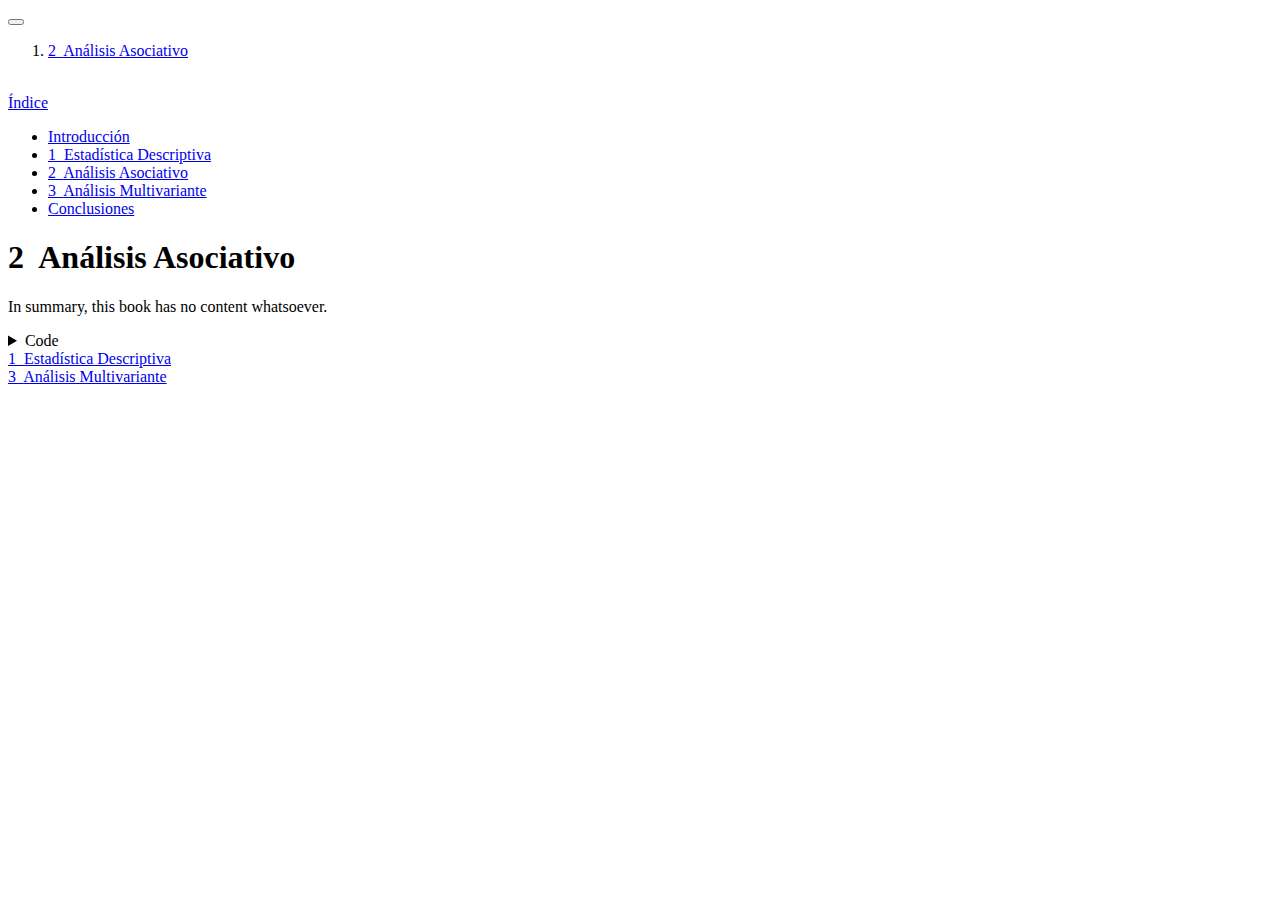
==== analisis_asoc.html @ 6168b362 "Add files via upload" ====
<!DOCTYPE html>
<html xmlns="http://www.w3.org/1999/xhtml" lang="en" xml:lang="en"><head>

<meta charset="utf-8">
<meta name="generator" content="quarto-1.3.450">

<meta name="viewport" content="width=device-width, initial-scale=1.0, user-scalable=yes">


<title>Actividad 1: Análisis de Datos en Técnicas de Reproducción Asistida - 2&nbsp; Análisis Asociativo</title>
<style>
code{white-space: pre-wrap;}
span.smallcaps{font-variant: small-caps;}
div.columns{display: flex; gap: min(4vw, 1.5em);}
div.column{flex: auto; overflow-x: auto;}
div.hanging-indent{margin-left: 1.5em; text-indent: -1.5em;}
ul.task-list{list-style: none;}
ul.task-list li input[type="checkbox"] {
  width: 0.8em;
  margin: 0 0.8em 0.2em -1em; /* quarto-specific, see https://github.com/quarto-dev/quarto-cli/issues/4556 */ 
  vertical-align: middle;
}
/* CSS for syntax highlighting */
pre > code.sourceCode { white-space: pre; position: relative; }
pre > code.sourceCode > span { display: inline-block; line-height: 1.25; }
pre > code.sourceCode > span:empty { height: 1.2em; }
.sourceCode { overflow: visible; }
code.sourceCode > span { color: inherit; text-decoration: inherit; }
div.sourceCode { margin: 1em 0; }
pre.sourceCode { margin: 0; }
@media screen {
div.sourceCode { overflow: auto; }
}
@media print {
pre > code.sourceCode { white-space: pre-wrap; }
pre > code.sourceCode > span { text-indent: -5em; padding-left: 5em; }
}
pre.numberSource code
  { counter-reset: source-line 0; }
pre.numberSource code > span
  { position: relative; left: -4em; counter-increment: source-line; }
pre.numberSource code > span > a:first-child::before
  { content: counter(source-line);
    position: relative; left: -1em; text-align: right; vertical-align: baseline;
    border: none; display: inline-block;
    -webkit-touch-callout: none; -webkit-user-select: none;
    -khtml-user-select: none; -moz-user-select: none;
    -ms-user-select: none; user-select: none;
    padding: 0 4px; width: 4em;
  }
pre.numberSource { margin-left: 3em;  padding-left: 4px; }
div.sourceCode
  {   }
@media screen {
pre > code.sourceCode > span > a:first-child::before { text-decoration: underline; }
}
</style>


<script src="site_libs/quarto-nav/quarto-nav.js"></script>
<script src="site_libs/quarto-nav/headroom.min.js"></script>
<script src="site_libs/clipboard/clipboard.min.js"></script>
<script src="site_libs/quarto-search/autocomplete.umd.js"></script>
<script src="site_libs/quarto-search/fuse.min.js"></script>
<script src="site_libs/quarto-search/quarto-search.js"></script>
<meta name="quarto:offset" content="./">
<link href="./analisis_multi.html" rel="next">
<link href="./est_descriptiva.html" rel="prev">
<link href="./umalogo.png" rel="icon" type="image/png">
<script src="site_libs/quarto-html/quarto.js"></script>
<script src="site_libs/quarto-html/popper.min.js"></script>
<script src="site_libs/quarto-html/tippy.umd.min.js"></script>
<script src="site_libs/quarto-html/anchor.min.js"></script>
<link href="site_libs/quarto-html/tippy.css" rel="stylesheet">
<link href="site_libs/quarto-html/quarto-syntax-highlighting.css" rel="stylesheet" id="quarto-text-highlighting-styles">
<script src="site_libs/bootstrap/bootstrap.min.js"></script>
<link href="site_libs/bootstrap/bootstrap-icons.css" rel="stylesheet">
<link href="site_libs/bootstrap/bootstrap.min.css" rel="stylesheet" id="quarto-bootstrap" data-mode="light">
<script id="quarto-search-options" type="application/json">{
  "location": "sidebar",
  "copy-button": false,
  "collapse-after": 3,
  "panel-placement": "start",
  "type": "textbox",
  "limit": 20,
  "language": {
    "search-no-results-text": "No results",
    "search-matching-documents-text": "matching documents",
    "search-copy-link-title": "Copy link to search",
    "search-hide-matches-text": "Hide additional matches",
    "search-more-match-text": "more match in this document",
    "search-more-matches-text": "more matches in this document",
    "search-clear-button-title": "Clear",
    "search-detached-cancel-button-title": "Cancel",
    "search-submit-button-title": "Submit",
    "search-label": "Search"
  }
}</script>


<link rel="stylesheet" href="custom.css">
</head>

<body class="nav-sidebar floating">

<div id="quarto-search-results"></div>
  <header id="quarto-header" class="headroom fixed-top">
  <nav class="quarto-secondary-nav">
    <div class="container-fluid d-flex">
      <button type="button" class="quarto-btn-toggle btn" data-bs-toggle="collapse" data-bs-target="#quarto-sidebar,#quarto-sidebar-glass" aria-controls="quarto-sidebar" aria-expanded="false" aria-label="Toggle sidebar navigation" onclick="if (window.quartoToggleHeadroom) { window.quartoToggleHeadroom(); }">
        <i class="bi bi-layout-text-sidebar-reverse"></i>
      </button>
      <nav class="quarto-page-breadcrumbs" aria-label="breadcrumb"><ol class="breadcrumb"><li class="breadcrumb-item"><a href="./analisis_asoc.html"><span class="chapter-number">2</span>&nbsp; <span class="chapter-title">Análisis Asociativo</span></a></li></ol></nav>
      <a class="flex-grow-1" role="button" data-bs-toggle="collapse" data-bs-target="#quarto-sidebar,#quarto-sidebar-glass" aria-controls="quarto-sidebar" aria-expanded="false" aria-label="Toggle sidebar navigation" onclick="if (window.quartoToggleHeadroom) { window.quartoToggleHeadroom(); }">      
      </a>
    </div>
  </nav>
</header>
<!-- content -->
<div id="quarto-content" class="quarto-container page-columns page-rows-contents page-layout-article">
<!-- sidebar -->
  <nav id="quarto-sidebar" class="sidebar collapse collapse-horizontal sidebar-navigation floating overflow-auto">
    <div class="pt-lg-2 mt-2 text-left sidebar-header sidebar-header-stacked">
      <a href="./index.html" class="sidebar-logo-link">
      <img src="./umalogo.png" alt="" class="sidebar-logo py-0 d-lg-inline d-none">
      </a>
    <div class="sidebar-title mb-0 py-0">
      <a href="./">Índice</a> 
    </div>
      </div>
    <div class="sidebar-menu-container"> 
    <ul class="list-unstyled mt-1">
        <li class="sidebar-item">
  <div class="sidebar-item-container"> 
  <a href="./index.html" class="sidebar-item-text sidebar-link">
 <span class="menu-text">Introducción</span></a>
  </div>
</li>
        <li class="sidebar-item">
  <div class="sidebar-item-container"> 
  <a href="./est_descriptiva.html" class="sidebar-item-text sidebar-link">
 <span class="menu-text"><span class="chapter-number">1</span>&nbsp; <span class="chapter-title">Estadística Descriptiva</span></span></a>
  </div>
</li>
        <li class="sidebar-item">
  <div class="sidebar-item-container"> 
  <a href="./analisis_asoc.html" class="sidebar-item-text sidebar-link active">
 <span class="menu-text"><span class="chapter-number">2</span>&nbsp; <span class="chapter-title">Análisis Asociativo</span></span></a>
  </div>
</li>
        <li class="sidebar-item">
  <div class="sidebar-item-container"> 
  <a href="./analisis_multi.html" class="sidebar-item-text sidebar-link">
 <span class="menu-text"><span class="chapter-number">3</span>&nbsp; <span class="chapter-title">Análisis Multivariante</span></span></a>
  </div>
</li>
        <li class="sidebar-item">
  <div class="sidebar-item-container"> 
  <a href="./conclusiones.html" class="sidebar-item-text sidebar-link">
 <span class="menu-text">Conclusiones</span></a>
  </div>
</li>
    </ul>
    </div>
</nav>
<div id="quarto-sidebar-glass" data-bs-toggle="collapse" data-bs-target="#quarto-sidebar,#quarto-sidebar-glass"></div>
<!-- margin-sidebar -->
    <div id="quarto-margin-sidebar" class="sidebar margin-sidebar">
        
    </div>
<!-- main -->
<main class="content" id="quarto-document-content">

<header id="title-block-header" class="quarto-title-block default">
<div class="quarto-title">
<h1 class="title"><span class="chapter-number">2</span>&nbsp; <span class="chapter-title">Análisis Asociativo</span></h1>
</div>



<div class="quarto-title-meta">

    
  
    
  </div>
  

</header>

<p>In summary, this book has no content whatsoever.</p>
<div class="cell">
<details>
<summary>Code</summary>
<div class="sourceCode cell-code" id="cb1"><pre class="sourceCode r code-with-copy"><code class="sourceCode r"><span id="cb1-1"><a href="#cb1-1" aria-hidden="true" tabindex="-1"></a><span class="fu">load</span>(<span class="st">"index.RData"</span>)</span>
<span id="cb1-2"><a href="#cb1-2" aria-hidden="true" tabindex="-1"></a>y <span class="ot">=</span> <span class="dv">1</span> <span class="sc">+</span> x</span></code><button title="Copy to Clipboard" class="code-copy-button"><i class="bi"></i></button></pre></div>
</details>
</div>



</main> <!-- /main -->
<script id="quarto-html-after-body" type="application/javascript">
window.document.addEventListener("DOMContentLoaded", function (event) {
  const toggleBodyColorMode = (bsSheetEl) => {
    const mode = bsSheetEl.getAttribute("data-mode");
    const bodyEl = window.document.querySelector("body");
    if (mode === "dark") {
      bodyEl.classList.add("quarto-dark");
      bodyEl.classList.remove("quarto-light");
    } else {
      bodyEl.classList.add("quarto-light");
      bodyEl.classList.remove("quarto-dark");
    }
  }
  const toggleBodyColorPrimary = () => {
    const bsSheetEl = window.document.querySelector("link#quarto-bootstrap");
    if (bsSheetEl) {
      toggleBodyColorMode(bsSheetEl);
    }
  }
  toggleBodyColorPrimary();  
  const icon = "";
  const anchorJS = new window.AnchorJS();
  anchorJS.options = {
    placement: 'right',
    icon: icon
  };
  anchorJS.add('.anchored');
  const isCodeAnnotation = (el) => {
    for (const clz of el.classList) {
      if (clz.startsWith('code-annotation-')) {                     
        return true;
      }
    }
    return false;
  }
  const clipboard = new window.ClipboardJS('.code-copy-button', {
    text: function(trigger) {
      const codeEl = trigger.previousElementSibling.cloneNode(true);
      for (const childEl of codeEl.children) {
        if (isCodeAnnotation(childEl)) {
          childEl.remove();
        }
      }
      return codeEl.innerText;
    }
  });
  clipboard.on('success', function(e) {
    // button target
    const button = e.trigger;
    // don't keep focus
    button.blur();
    // flash "checked"
    button.classList.add('code-copy-button-checked');
    var currentTitle = button.getAttribute("title");
    button.setAttribute("title", "Copied!");
    let tooltip;
    if (window.bootstrap) {
      button.setAttribute("data-bs-toggle", "tooltip");
      button.setAttribute("data-bs-placement", "left");
      button.setAttribute("data-bs-title", "Copied!");
      tooltip = new bootstrap.Tooltip(button, 
        { trigger: "manual", 
          customClass: "code-copy-button-tooltip",
          offset: [0, -8]});
      tooltip.show();    
    }
    setTimeout(function() {
      if (tooltip) {
        tooltip.hide();
        button.removeAttribute("data-bs-title");
        button.removeAttribute("data-bs-toggle");
        button.removeAttribute("data-bs-placement");
      }
      button.setAttribute("title", currentTitle);
      button.classList.remove('code-copy-button-checked');
    }, 1000);
    // clear code selection
    e.clearSelection();
  });
  function tippyHover(el, contentFn) {
    const config = {
      allowHTML: true,
      content: contentFn,
      maxWidth: 500,
      delay: 100,
      arrow: false,
      appendTo: function(el) {
          return el.parentElement;
      },
      interactive: true,
      interactiveBorder: 10,
      theme: 'quarto',
      placement: 'bottom-start'
    };
    window.tippy(el, config); 
  }
  const noterefs = window.document.querySelectorAll('a[role="doc-noteref"]');
  for (var i=0; i<noterefs.length; i++) {
    const ref = noterefs[i];
    tippyHover(ref, function() {
      // use id or data attribute instead here
      let href = ref.getAttribute('data-footnote-href') || ref.getAttribute('href');
      try { href = new URL(href).hash; } catch {}
      const id = href.replace(/^#\/?/, "");
      const note = window.document.getElementById(id);
      return note.innerHTML;
    });
  }
      let selectedAnnoteEl;
      const selectorForAnnotation = ( cell, annotation) => {
        let cellAttr = 'data-code-cell="' + cell + '"';
        let lineAttr = 'data-code-annotation="' +  annotation + '"';
        const selector = 'span[' + cellAttr + '][' + lineAttr + ']';
        return selector;
      }
      const selectCodeLines = (annoteEl) => {
        const doc = window.document;
        const targetCell = annoteEl.getAttribute("data-target-cell");
        const targetAnnotation = annoteEl.getAttribute("data-target-annotation");
        const annoteSpan = window.document.querySelector(selectorForAnnotation(targetCell, targetAnnotation));
        const lines = annoteSpan.getAttribute("data-code-lines").split(",");
        const lineIds = lines.map((line) => {
          return targetCell + "-" + line;
        })
        let top = null;
        let height = null;
        let parent = null;
        if (lineIds.length > 0) {
            //compute the position of the single el (top and bottom and make a div)
            const el = window.document.getElementById(lineIds[0]);
            top = el.offsetTop;
            height = el.offsetHeight;
            parent = el.parentElement.parentElement;
          if (lineIds.length > 1) {
            const lastEl = window.document.getElementById(lineIds[lineIds.length - 1]);
            const bottom = lastEl.offsetTop + lastEl.offsetHeight;
            height = bottom - top;
          }
          if (top !== null && height !== null && parent !== null) {
            // cook up a div (if necessary) and position it 
            let div = window.document.getElementById("code-annotation-line-highlight");
            if (div === null) {
              div = window.document.createElement("div");
              div.setAttribute("id", "code-annotation-line-highlight");
              div.style.position = 'absolute';
              parent.appendChild(div);
            }
            div.style.top = top - 2 + "px";
            div.style.height = height + 4 + "px";
            let gutterDiv = window.document.getElementById("code-annotation-line-highlight-gutter");
            if (gutterDiv === null) {
              gutterDiv = window.document.createElement("div");
              gutterDiv.setAttribute("id", "code-annotation-line-highlight-gutter");
              gutterDiv.style.position = 'absolute';
              const codeCell = window.document.getElementById(targetCell);
              const gutter = codeCell.querySelector('.code-annotation-gutter');
              gutter.appendChild(gutterDiv);
            }
            gutterDiv.style.top = top - 2 + "px";
            gutterDiv.style.height = height + 4 + "px";
          }
          selectedAnnoteEl = annoteEl;
        }
      };
      const unselectCodeLines = () => {
        const elementsIds = ["code-annotation-line-highlight", "code-annotation-line-highlight-gutter"];
        elementsIds.forEach((elId) => {
          const div = window.document.getElementById(elId);
          if (div) {
            div.remove();
          }
        });
        selectedAnnoteEl = undefined;
      };
      // Attach click handler to the DT
      const annoteDls = window.document.querySelectorAll('dt[data-target-cell]');
      for (const annoteDlNode of annoteDls) {
        annoteDlNode.addEventListener('click', (event) => {
          const clickedEl = event.target;
          if (clickedEl !== selectedAnnoteEl) {
            unselectCodeLines();
            const activeEl = window.document.querySelector('dt[data-target-cell].code-annotation-active');
            if (activeEl) {
              activeEl.classList.remove('code-annotation-active');
            }
            selectCodeLines(clickedEl);
            clickedEl.classList.add('code-annotation-active');
          } else {
            // Unselect the line
            unselectCodeLines();
            clickedEl.classList.remove('code-annotation-active');
          }
        });
      }
  const findCites = (el) => {
    const parentEl = el.parentElement;
    if (parentEl) {
      const cites = parentEl.dataset.cites;
      if (cites) {
        return {
          el,
          cites: cites.split(' ')
        };
      } else {
        return findCites(el.parentElement)
      }
    } else {
      return undefined;
    }
  };
  var bibliorefs = window.document.querySelectorAll('a[role="doc-biblioref"]');
  for (var i=0; i<bibliorefs.length; i++) {
    const ref = bibliorefs[i];
    const citeInfo = findCites(ref);
    if (citeInfo) {
      tippyHover(citeInfo.el, function() {
        var popup = window.document.createElement('div');
        citeInfo.cites.forEach(function(cite) {
          var citeDiv = window.document.createElement('div');
          citeDiv.classList.add('hanging-indent');
          citeDiv.classList.add('csl-entry');
          var biblioDiv = window.document.getElementById('ref-' + cite);
          if (biblioDiv) {
            citeDiv.innerHTML = biblioDiv.innerHTML;
          }
          popup.appendChild(citeDiv);
        });
        return popup.innerHTML;
      });
    }
  }
});
</script>
<nav class="page-navigation">
  <div class="nav-page nav-page-previous">
      <a href="./est_descriptiva.html" class="pagination-link">
        <i class="bi bi-arrow-left-short"></i> <span class="nav-page-text"><span class="chapter-number">1</span>&nbsp; <span class="chapter-title">Estadística Descriptiva</span></span>
      </a>          
  </div>
  <div class="nav-page nav-page-next">
      <a href="./analisis_multi.html" class="pagination-link">
        <span class="nav-page-text"><span class="chapter-number">3</span>&nbsp; <span class="chapter-title">Análisis Multivariante</span></span> <i class="bi bi-arrow-right-short"></i>
      </a>
  </div>
</nav>
</div> <!-- /content -->



</body></html>
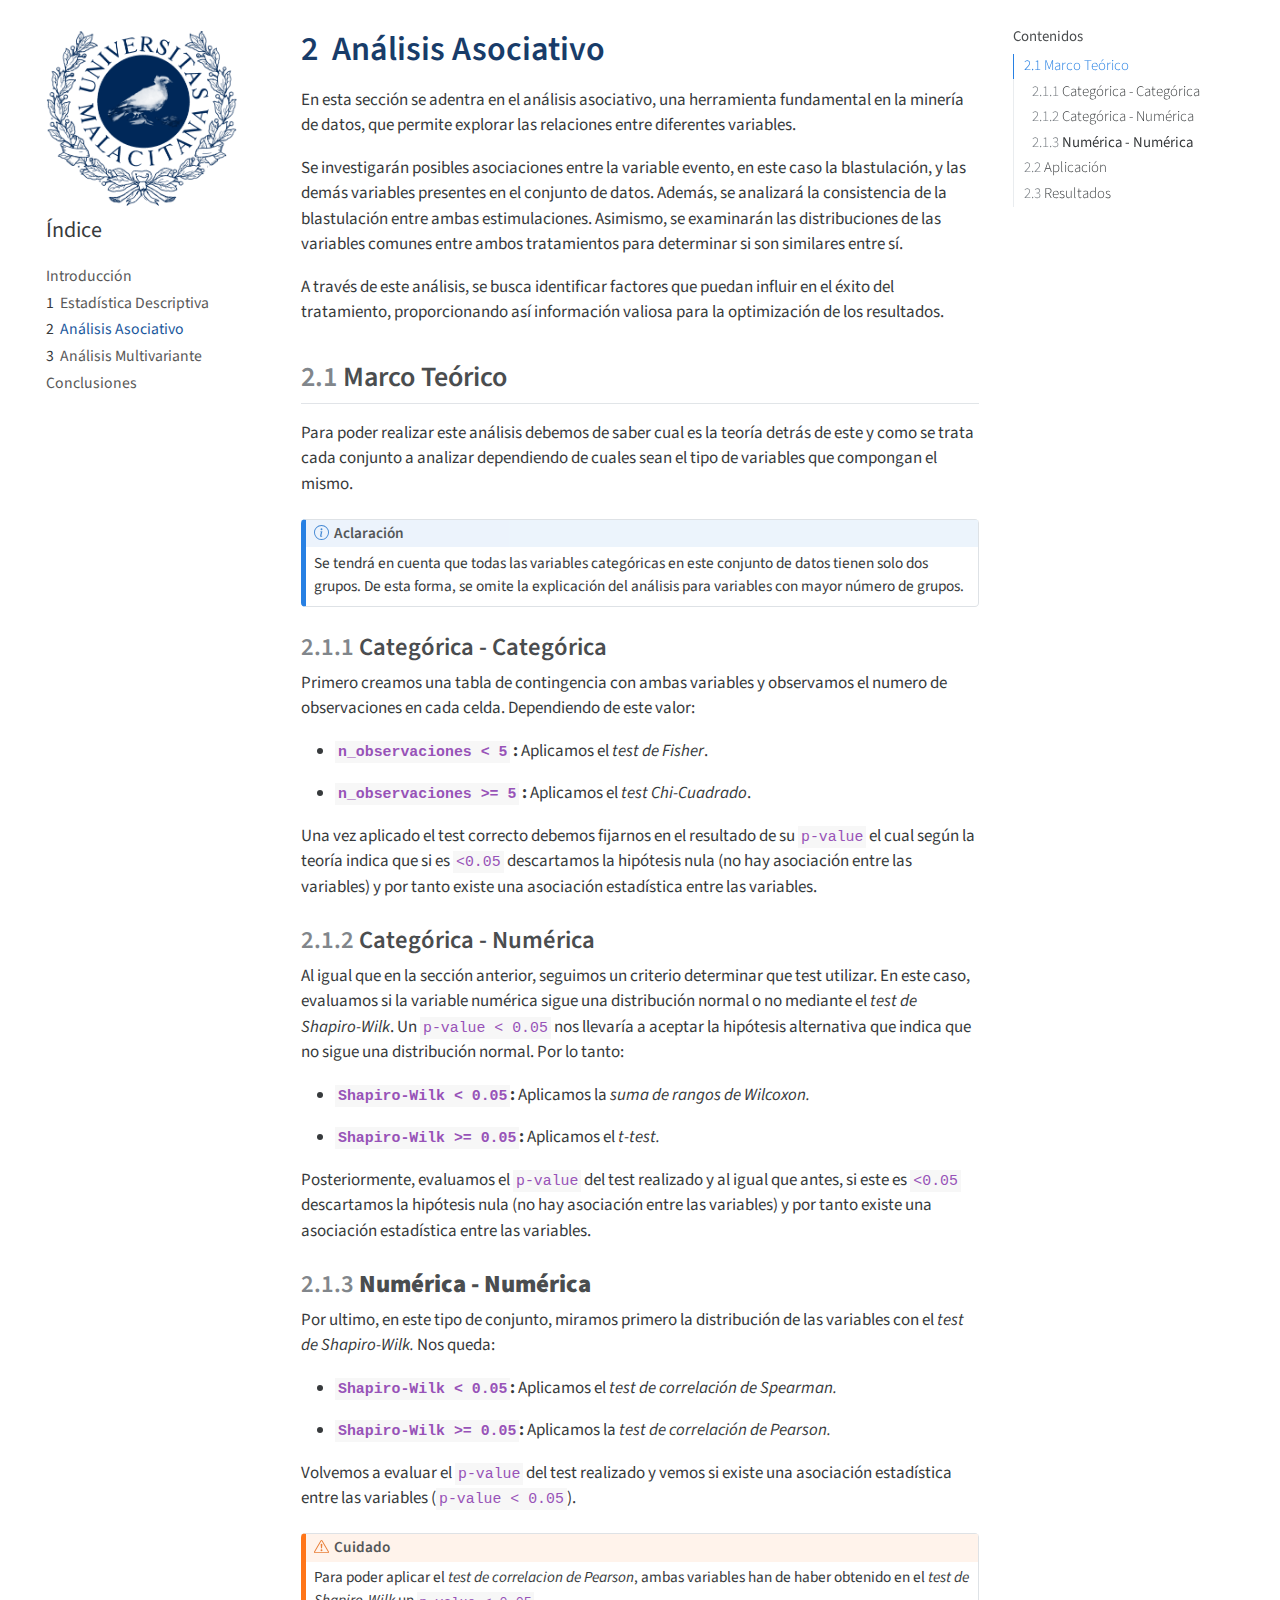
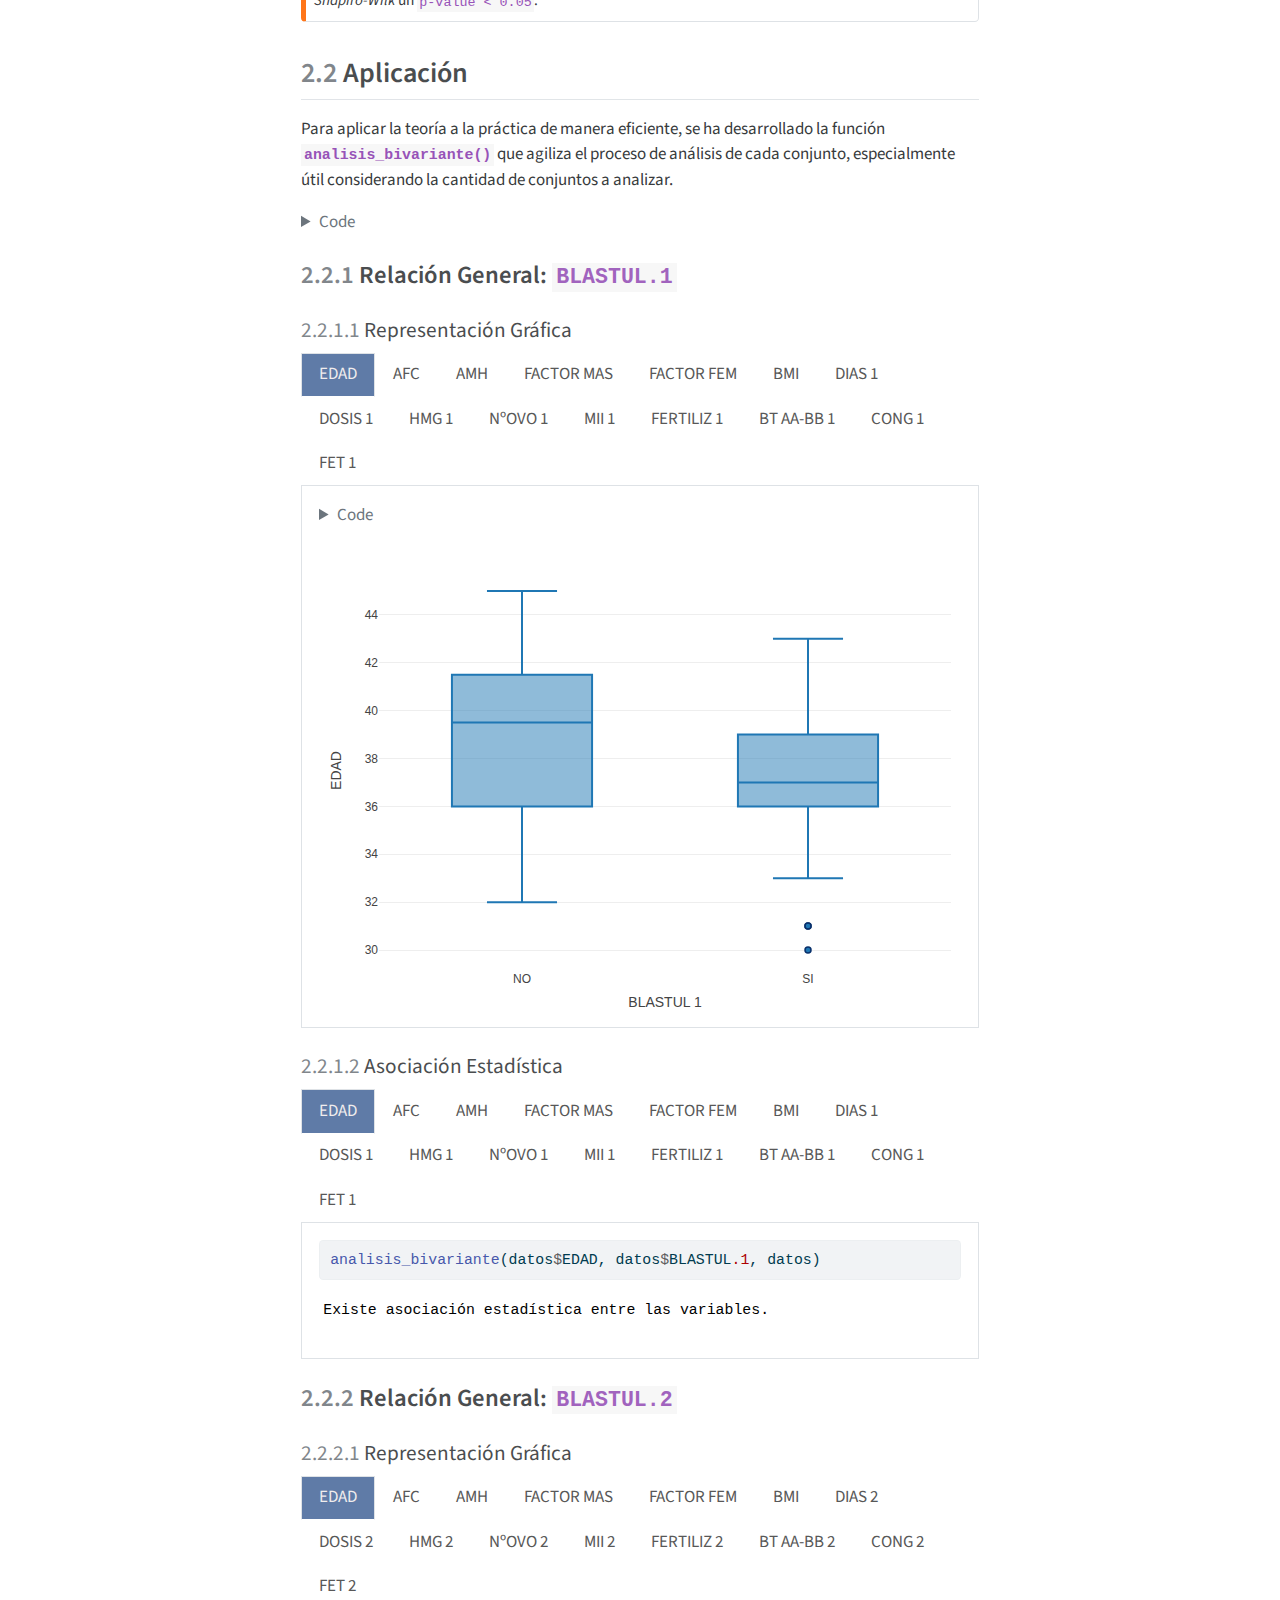
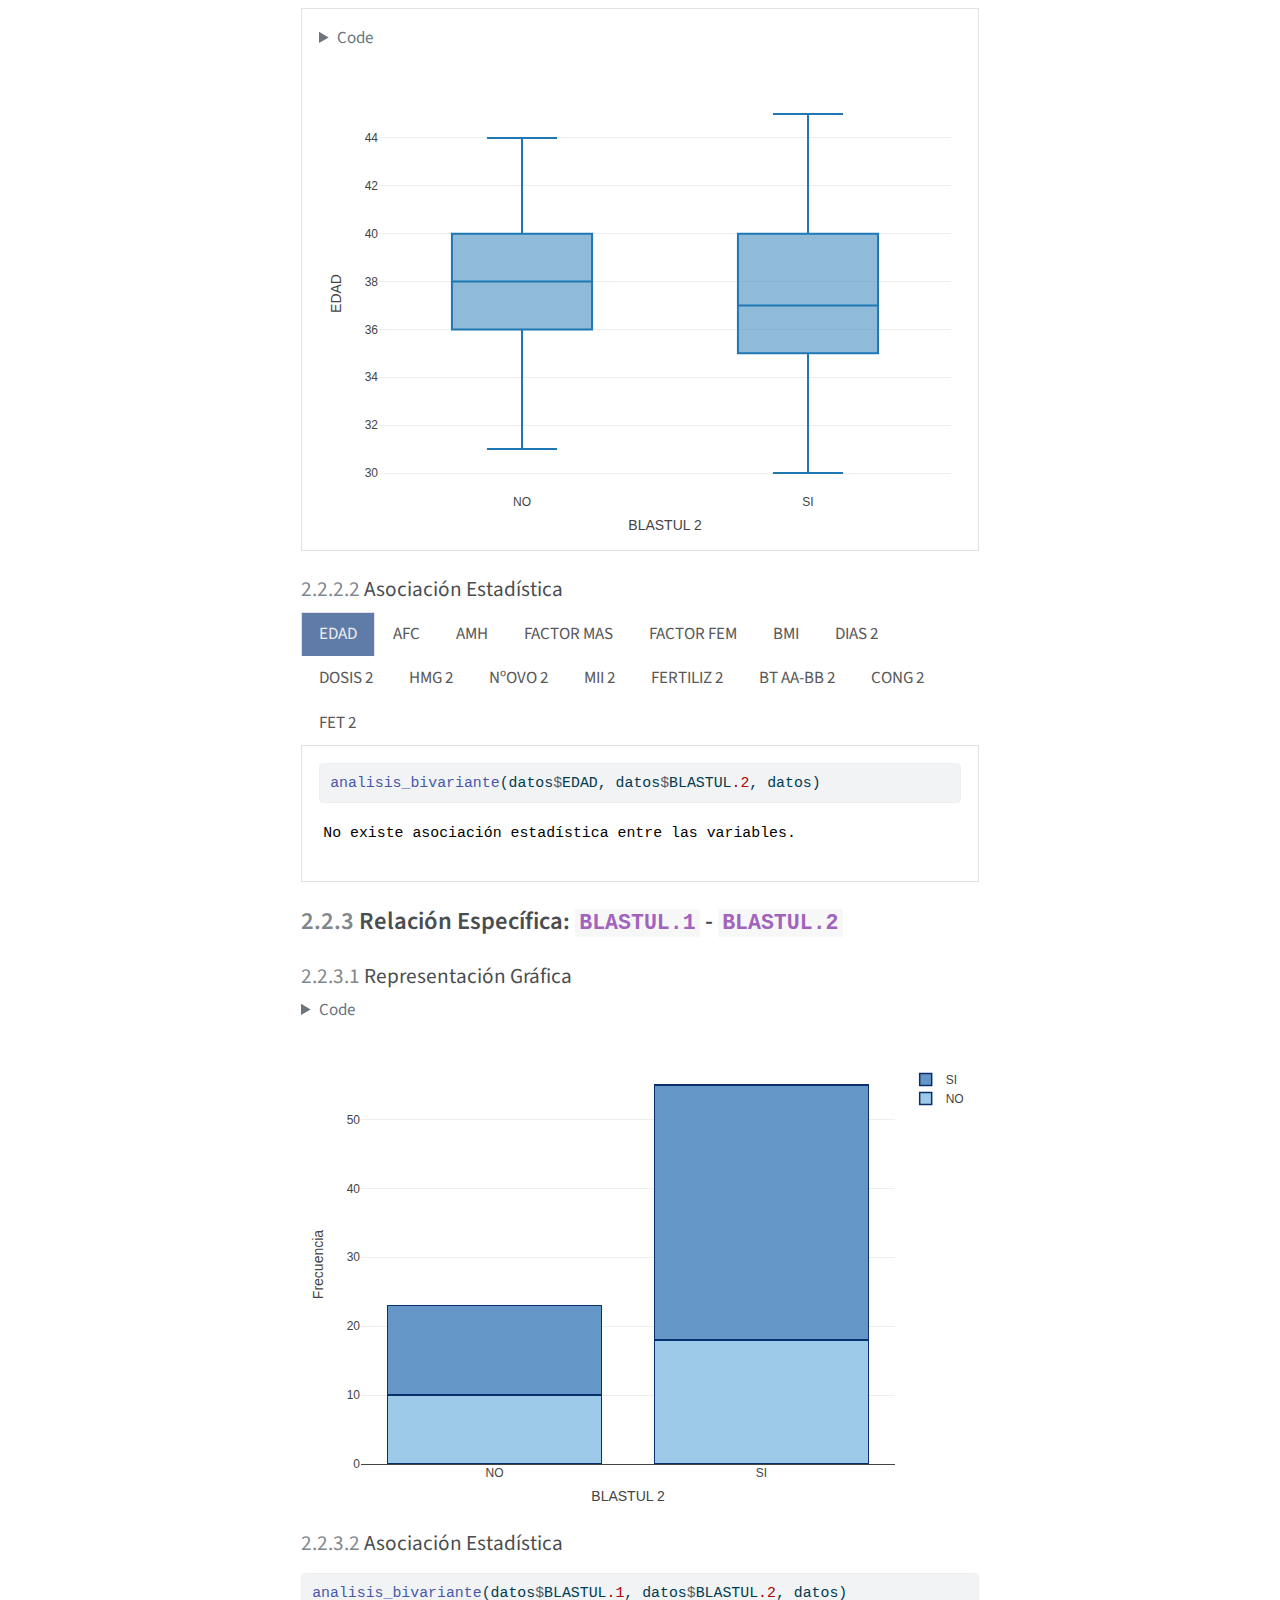
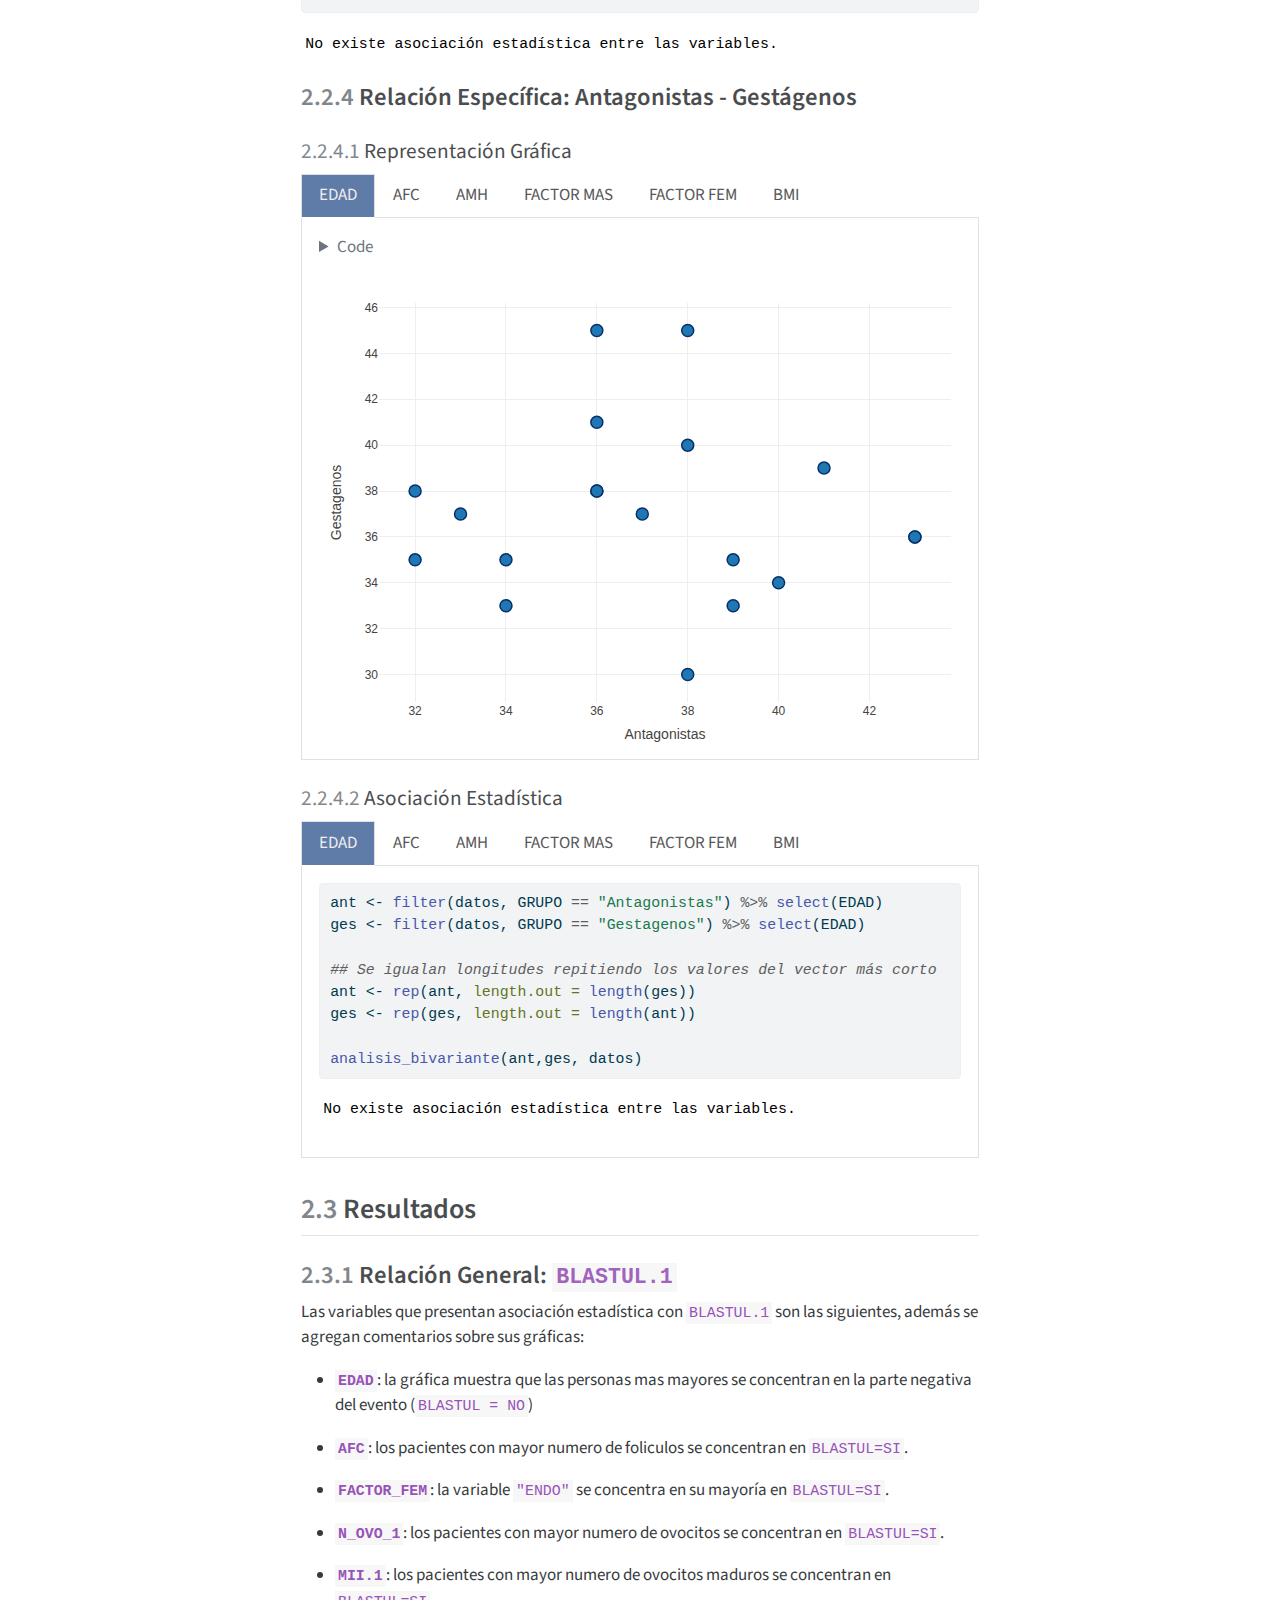
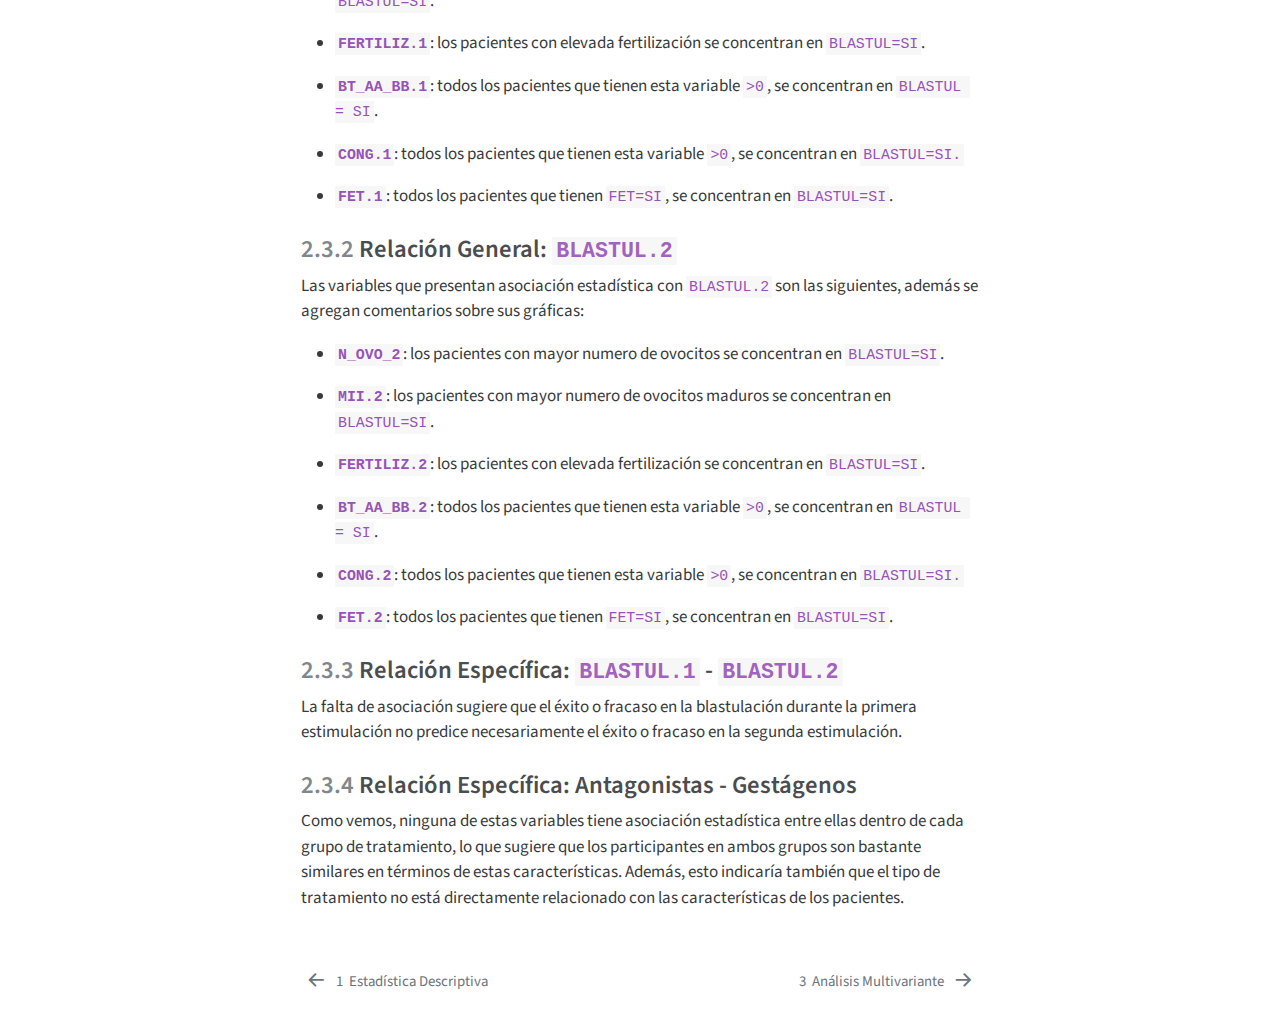
==== commit 08521518: "Add files via upload" ====
--- a/analisis_asoc.html
+++ b/analisis_asoc.html
@@ -7,7 +7,7 @@
 <meta name="viewport" content="width=device-width, initial-scale=1.0, user-scalable=yes">
 
 
-<title>Actividad 1: Análisis de Datos en Técnicas de Reproducción Asistida - 2&nbsp; Análisis Asociativo</title>
+<title>Análisis de Datos en Técnicas de Reproducción Asistida - 2&nbsp; Análisis Asociativo</title>
 <style>
 code{white-space: pre-wrap;}
 span.smallcaps{font-variant: small-caps;}
@@ -96,6 +96,14 @@
     "search-label": "Search"
   }
 }</script>
+<script src="site_libs/htmlwidgets-1.6.4/htmlwidgets.js"></script>
+<script src="site_libs/plotly-binding-4.10.4/plotly.js"></script>
+<script src="site_libs/typedarray-0.1/typedarray.min.js"></script>
+<script src="site_libs/jquery-3.5.1/jquery.min.js"></script>
+<link href="site_libs/crosstalk-1.2.1/css/crosstalk.min.css" rel="stylesheet">
+<script src="site_libs/crosstalk-1.2.1/js/crosstalk.min.js"></script>
+<link href="site_libs/plotly-htmlwidgets-css-2.11.1/plotly-htmlwidgets.css" rel="stylesheet">
+<script src="site_libs/plotly-main-2.11.1/plotly-latest.min.js"></script>
 
 
 <link rel="stylesheet" href="custom.css">
@@ -166,7 +174,48 @@
 <div id="quarto-sidebar-glass" data-bs-toggle="collapse" data-bs-target="#quarto-sidebar,#quarto-sidebar-glass"></div>
 <!-- margin-sidebar -->
     <div id="quarto-margin-sidebar" class="sidebar margin-sidebar">
-        
+        <nav id="TOC" role="doc-toc" class="toc-active">
+    <h2 id="toc-title">Contenidos</h2>
+   
+  <ul>
+  <li><a href="#marco-teórico" id="toc-marco-teórico" class="nav-link active" data-scroll-target="#marco-teórico"><span class="header-section-number">2.1</span> Marco Teórico</a>
+  <ul>
+  <li><a href="#categórica---categórica" id="toc-categórica---categórica" class="nav-link" data-scroll-target="#categórica---categórica"><span class="header-section-number">2.1.1</span> Categórica - Categórica</a></li>
+  <li><a href="#categórica---numérica" id="toc-categórica---numérica" class="nav-link" data-scroll-target="#categórica---numérica"><span class="header-section-number">2.1.2</span> Categórica - Numérica</a></li>
+  <li><a href="#numérica---numérica" id="toc-numérica---numérica" class="nav-link" data-scroll-target="#numérica---numérica"><span class="header-section-number">2.1.3</span> <strong>Numérica - Numérica</strong></a></li>
+  </ul></li>
+  <li><a href="#aplicación" id="toc-aplicación" class="nav-link" data-scroll-target="#aplicación"><span class="header-section-number">2.2</span> Aplicación</a>
+  <ul>
+  <li><a href="#relación-general-blastul.1" id="toc-relación-general-blastul.1" class="nav-link" data-scroll-target="#relación-general-blastul.1"><span class="header-section-number">2.2.1</span> Relación General: <strong><code>BLASTUL.1</code></strong></a>
+  <ul class="collapse">
+  <li><a href="#representación-gráfica" id="toc-representación-gráfica" class="nav-link" data-scroll-target="#representación-gráfica"><span class="header-section-number">2.2.1.1</span> Representación Gráfica</a></li>
+  <li><a href="#asociación-estadística" id="toc-asociación-estadística" class="nav-link" data-scroll-target="#asociación-estadística"><span class="header-section-number">2.2.1.2</span> Asociación Estadística</a></li>
+  </ul></li>
+  <li><a href="#relación-general-blastul.2" id="toc-relación-general-blastul.2" class="nav-link" data-scroll-target="#relación-general-blastul.2"><span class="header-section-number">2.2.2</span> Relación General: <strong><code>BLASTUL.2</code></strong></a>
+  <ul class="collapse">
+  <li><a href="#representación-gráfica-1" id="toc-representación-gráfica-1" class="nav-link" data-scroll-target="#representación-gráfica-1"><span class="header-section-number">2.2.2.1</span> Representación Gráfica</a></li>
+  <li><a href="#asociación-estadística-1" id="toc-asociación-estadística-1" class="nav-link" data-scroll-target="#asociación-estadística-1"><span class="header-section-number">2.2.2.2</span> Asociación Estadística</a></li>
+  </ul></li>
+  <li><a href="#relación-específica-blastul.1---blastul.2" id="toc-relación-específica-blastul.1---blastul.2" class="nav-link" data-scroll-target="#relación-específica-blastul.1---blastul.2"><span class="header-section-number">2.2.3</span> Relación Específica: <strong><code>BLASTUL.1</code></strong> - <strong><code>BLASTUL.2</code></strong></a>
+  <ul class="collapse">
+  <li><a href="#representación-gráfica-2" id="toc-representación-gráfica-2" class="nav-link" data-scroll-target="#representación-gráfica-2"><span class="header-section-number">2.2.3.1</span> Representación Gráfica</a></li>
+  <li><a href="#asociación-estadística-2" id="toc-asociación-estadística-2" class="nav-link" data-scroll-target="#asociación-estadística-2"><span class="header-section-number">2.2.3.2</span> Asociación Estadística</a></li>
+  </ul></li>
+  <li><a href="#relación-específica-antagonistas---gestágenos" id="toc-relación-específica-antagonistas---gestágenos" class="nav-link" data-scroll-target="#relación-específica-antagonistas---gestágenos"><span class="header-section-number">2.2.4</span> Relación Específica: Antagonistas - Gestágenos</a>
+  <ul class="collapse">
+  <li><a href="#representación-gráfica-3" id="toc-representación-gráfica-3" class="nav-link" data-scroll-target="#representación-gráfica-3"><span class="header-section-number">2.2.4.1</span> Representación Gráfica</a></li>
+  <li><a href="#asociación-estadística-3" id="toc-asociación-estadística-3" class="nav-link" data-scroll-target="#asociación-estadística-3"><span class="header-section-number">2.2.4.2</span> Asociación Estadística</a></li>
+  </ul></li>
+  </ul></li>
+  <li><a href="#resultados" id="toc-resultados" class="nav-link" data-scroll-target="#resultados"><span class="header-section-number">2.3</span> Resultados</a>
+  <ul>
+  <li><a href="#relación-general-blastul.1-1" id="toc-relación-general-blastul.1-1" class="nav-link" data-scroll-target="#relación-general-blastul.1-1"><span class="header-section-number">2.3.1</span> Relación General: <strong><code>BLASTUL.1</code></strong></a></li>
+  <li><a href="#relación-general-blastul.2-1" id="toc-relación-general-blastul.2-1" class="nav-link" data-scroll-target="#relación-general-blastul.2-1"><span class="header-section-number">2.3.2</span> Relación General: <strong><code>BLASTUL.2</code></strong></a></li>
+  <li><a href="#relación-específica-blastul.1---blastul.2-1" id="toc-relación-específica-blastul.1---blastul.2-1" class="nav-link" data-scroll-target="#relación-específica-blastul.1---blastul.2-1"><span class="header-section-number">2.3.3</span> Relación Específica: <strong><code>BLASTUL.1</code></strong> - <strong><code>BLASTUL.2</code></strong></a></li>
+  <li><a href="#relación-específica-antagonistas---gestágenos-1" id="toc-relación-específica-antagonistas---gestágenos-1" class="nav-link" data-scroll-target="#relación-específica-antagonistas---gestágenos-1"><span class="header-section-number">2.3.4</span> Relación Específica: Antagonistas - Gestágenos</a></li>
+  </ul></li>
+  </ul>
+</nav>
     </div>
 <!-- main -->
 <main class="content" id="quarto-document-content">
@@ -188,16 +237,1534 @@
 
 </header>
 
-<p>In summary, this book has no content whatsoever.</p>
-<div class="cell">
-<details>
-<summary>Code</summary>
-<div class="sourceCode cell-code" id="cb1"><pre class="sourceCode r code-with-copy"><code class="sourceCode r"><span id="cb1-1"><a href="#cb1-1" aria-hidden="true" tabindex="-1"></a><span class="fu">load</span>(<span class="st">"index.RData"</span>)</span>
-<span id="cb1-2"><a href="#cb1-2" aria-hidden="true" tabindex="-1"></a>y <span class="ot">=</span> <span class="dv">1</span> <span class="sc">+</span> x</span></code><button title="Copy to Clipboard" class="code-copy-button"><i class="bi"></i></button></pre></div>
-</details>
-</div>
-
-
+<p>En esta sección se adentra en el análisis asociativo, una herramienta fundamental en la minería de datos, que permite explorar las relaciones entre diferentes variables.</p>
+<p>Se investigarán posibles asociaciones entre la variable evento, en este caso la blastulación, y las demás variables presentes en el conjunto de datos. Además, se analizará la consistencia de la blastulación entre ambas estimulaciones. Asimismo, se examinarán las distribuciones de las variables comunes entre ambos tratamientos para determinar si son similares entre sí.</p>
+<p>A través de este análisis, se busca identificar factores que puedan influir en el éxito del tratamiento, proporcionando así información valiosa para la optimización de los resultados.</p>
+<section id="marco-teórico" class="level2" data-number="2.1">
+<h2 data-number="2.1" class="anchored" data-anchor-id="marco-teórico"><span class="header-section-number">2.1</span> Marco Teórico</h2>
+<p>Para poder realizar este análisis debemos de saber cual es la teoría detrás de este y como se trata cada conjunto a analizar dependiendo de cuales sean el tipo de variables que compongan el mismo.</p>
+<div class="callout callout-style-default callout-note callout-titled" title="Aclaración">
+<div class="callout-header d-flex align-content-center">
+<div class="callout-icon-container">
+<i class="callout-icon"></i>
+</div>
+<div class="callout-title-container flex-fill">
+Aclaración
+</div>
+</div>
+<div class="callout-body-container callout-body">
+<p>Se tendrá en cuenta que todas las variables categóricas en este conjunto de datos tienen solo dos grupos. De esta forma, se omite la explicación del análisis para variables con mayor número de grupos.</p>
+</div>
+</div>
+<section id="categórica---categórica" class="level3" data-number="2.1.1">
+<h3 data-number="2.1.1" class="anchored" data-anchor-id="categórica---categórica"><span class="header-section-number">2.1.1</span> Categórica - Categórica</h3>
+<p>Primero creamos una tabla de contingencia con ambas variables y observamos el numero de observaciones en cada celda. Dependiendo de este valor:</p>
+<ul>
+<li><p><strong><code>n_observaciones &lt; 5</code> :</strong> Aplicamos el <em>test de Fisher</em>.</p></li>
+<li><p><strong><code>n_observaciones &gt;= 5</code> :</strong> Aplicamos el <em>test Chi-Cuadrado</em>.</p></li>
+</ul>
+<p>Una vez aplicado el test correcto debemos fijarnos en el resultado de su <code>p-value</code> el cual según la teoría indica que si es <code>&lt;0.05</code> descartamos la hipótesis nula (no hay asociación entre las variables) y por tanto existe una asociación estadística entre las variables.</p>
+</section>
+<section id="categórica---numérica" class="level3" data-number="2.1.2">
+<h3 data-number="2.1.2" class="anchored" data-anchor-id="categórica---numérica"><span class="header-section-number">2.1.2</span> Categórica - Numérica</h3>
+<p>Al igual que en la sección anterior, seguimos un criterio determinar que test utilizar. En este caso, evaluamos si la variable numérica sigue una distribución normal o no mediante el <em>test de Shapiro-Wilk</em>. Un <code>p-value &lt; 0.05</code> nos llevaría a aceptar la hipótesis alternativa que indica que no sigue una distribución normal. Por lo tanto:</p>
+<ul>
+<li><p><strong><code>Shapiro-Wilk &lt; 0.05</code>:</strong> Aplicamos la <em>suma de rangos de Wilcoxon.</em></p></li>
+<li><p><strong><code>Shapiro-Wilk &gt;= 0.05</code>:</strong> Aplicamos el <em>t-test.</em></p></li>
+</ul>
+<p>Posteriormente, evaluamos el <code>p-value</code> del test realizado y al igual que antes, si este es <code>&lt;0.05</code> descartamos la hipótesis nula (no hay asociación entre las variables) y por tanto existe una asociación estadística entre las variables.</p>
+</section>
+<section id="numérica---numérica" class="level3" data-number="2.1.3">
+<h3 data-number="2.1.3" class="anchored" data-anchor-id="numérica---numérica"><span class="header-section-number">2.1.3</span> <strong>Numérica - Numérica</strong></h3>
+<p>Por ultimo, en este tipo de conjunto, miramos primero la distribución de las variables con el <em>test de Shapiro-Wilk.</em> Nos queda:</p>
+<ul>
+<li><p><strong><code>Shapiro-Wilk &lt; 0.05</code>:</strong> Aplicamos el <em>test de correlación de Spearman.</em></p></li>
+<li><p><strong><code>Shapiro-Wilk &gt;= 0.05</code>:</strong> Aplicamos la <em>test de correlación de Pearson.</em></p></li>
+</ul>
+<p>Volvemos a evaluar el <code>p-value</code> del test realizado y vemos si existe una asociación estadística entre las variables (<code>p-value &lt; 0.05</code>).</p>
+<div class="callout callout-style-default callout-warning callout-titled" title="Cuidado">
+<div class="callout-header d-flex align-content-center">
+<div class="callout-icon-container">
+<i class="callout-icon"></i>
+</div>
+<div class="callout-title-container flex-fill">
+Cuidado
+</div>
+</div>
+<div class="callout-body-container callout-body">
+<p>Para poder aplicar el <em>test de correlacion de Pearson</em>, ambas variables han de haber obtenido en el <em>test de Shapiro-Wilk</em> un <code>p-value &lt; 0.05</code>.</p>
+</div>
+</div>
+</section>
+</section>
+<section id="aplicación" class="level2" data-number="2.2">
+<h2 data-number="2.2" class="anchored" data-anchor-id="aplicación"><span class="header-section-number">2.2</span> Aplicación</h2>
+<p>Para aplicar la teoría a la práctica de manera eficiente, se ha desarrollado la función <strong><code>analisis_bivariante()</code></strong> que agiliza el proceso de análisis de cada conjunto, especialmente útil considerando la cantidad de conjuntos a analizar.</p>
+<div class="cell">
+<details>
+<summary>Code</summary>
+<div class="sourceCode cell-code" id="cb1"><pre class="sourceCode r code-with-copy"><code class="sourceCode r"><span id="cb1-1"><a href="#cb1-1" aria-hidden="true" tabindex="-1"></a>analisis_bivariante <span class="ot">&lt;-</span> <span class="cf">function</span>(variable1, variable2, datos) {</span>
+<span id="cb1-2"><a href="#cb1-2" aria-hidden="true" tabindex="-1"></a>  <span class="co"># Verificamos el tipo de variables</span></span>
+<span id="cb1-3"><a href="#cb1-3" aria-hidden="true" tabindex="-1"></a>  tipo_variable1 <span class="ot">&lt;-</span> <span class="fu">class</span>(variable1)</span>
+<span id="cb1-4"><a href="#cb1-4" aria-hidden="true" tabindex="-1"></a>  tipo_variable2 <span class="ot">&lt;-</span> <span class="fu">class</span>(variable2)</span>
+<span id="cb1-5"><a href="#cb1-5" aria-hidden="true" tabindex="-1"></a>  </span>
+<span id="cb1-6"><a href="#cb1-6" aria-hidden="true" tabindex="-1"></a>  <span class="co"># Inicializamos una variable para determinar si existe asociación estadística</span></span>
+<span id="cb1-7"><a href="#cb1-7" aria-hidden="true" tabindex="-1"></a>  asociacion_estadistica <span class="ot">&lt;-</span> <span class="cn">FALSE</span></span>
+<span id="cb1-8"><a href="#cb1-8" aria-hidden="true" tabindex="-1"></a>  </span>
+<span id="cb1-9"><a href="#cb1-9" aria-hidden="true" tabindex="-1"></a>  <span class="co"># CATEGÓRICA - CATEGÓRICA</span></span>
+<span id="cb1-10"><a href="#cb1-10" aria-hidden="true" tabindex="-1"></a>  <span class="cf">if</span> (tipo_variable1 <span class="sc">==</span> <span class="st">"factor"</span> <span class="sc">&amp;</span> tipo_variable2 <span class="sc">==</span> <span class="st">"factor"</span>) {</span>
+<span id="cb1-11"><a href="#cb1-11" aria-hidden="true" tabindex="-1"></a>    tabla_contingencia <span class="ot">&lt;-</span> <span class="fu">xtabs</span>(<span class="sc">~</span> variable1 <span class="sc">+</span> variable2, <span class="at">data =</span> datos)</span>
+<span id="cb1-12"><a href="#cb1-12" aria-hidden="true" tabindex="-1"></a>    n_observaciones <span class="ot">&lt;-</span> <span class="fu">sum</span>(tabla_contingencia)</span>
+<span id="cb1-13"><a href="#cb1-13" aria-hidden="true" tabindex="-1"></a>    </span>
+<span id="cb1-14"><a href="#cb1-14" aria-hidden="true" tabindex="-1"></a>    <span class="cf">if</span> (<span class="fu">any</span>(tabla_contingencia <span class="sc">&lt;</span> <span class="dv">5</span>)) {</span>
+<span id="cb1-15"><a href="#cb1-15" aria-hidden="true" tabindex="-1"></a>      resultado_test <span class="ot">&lt;-</span> <span class="fu">fisher.test</span>(tabla_contingencia)</span>
+<span id="cb1-16"><a href="#cb1-16" aria-hidden="true" tabindex="-1"></a>    } <span class="cf">else</span> {</span>
+<span id="cb1-17"><a href="#cb1-17" aria-hidden="true" tabindex="-1"></a>      resultado_test <span class="ot">&lt;-</span> <span class="fu">chisq.test</span>(tabla_contingencia)</span>
+<span id="cb1-18"><a href="#cb1-18" aria-hidden="true" tabindex="-1"></a>    }</span>
+<span id="cb1-19"><a href="#cb1-19" aria-hidden="true" tabindex="-1"></a>    </span>
+<span id="cb1-20"><a href="#cb1-20" aria-hidden="true" tabindex="-1"></a>    <span class="cf">if</span> (resultado_test<span class="sc">$</span>p.value <span class="sc">&lt;</span> <span class="fl">0.05</span>) {</span>
+<span id="cb1-21"><a href="#cb1-21" aria-hidden="true" tabindex="-1"></a>      asociacion_estadistica <span class="ot">&lt;-</span> <span class="cn">TRUE</span></span>
+<span id="cb1-22"><a href="#cb1-22" aria-hidden="true" tabindex="-1"></a>    }</span>
+<span id="cb1-23"><a href="#cb1-23" aria-hidden="true" tabindex="-1"></a>  }</span>
+<span id="cb1-24"><a href="#cb1-24" aria-hidden="true" tabindex="-1"></a>  </span>
+<span id="cb1-25"><a href="#cb1-25" aria-hidden="true" tabindex="-1"></a>  <span class="co"># CATEGÓRICA - NUMÉRICA</span></span>
+<span id="cb1-26"><a href="#cb1-26" aria-hidden="true" tabindex="-1"></a>  <span class="cf">if</span> ((tipo_variable1 <span class="sc">==</span> <span class="st">"factor"</span> <span class="sc">&amp;</span> tipo_variable2 <span class="sc">==</span> <span class="st">"numeric"</span>) <span class="sc">|</span></span>
+<span id="cb1-27"><a href="#cb1-27" aria-hidden="true" tabindex="-1"></a>      (tipo_variable1 <span class="sc">==</span> <span class="st">"numeric"</span> <span class="sc">&amp;</span> tipo_variable2 <span class="sc">==</span> <span class="st">"factor"</span>)) {</span>
+<span id="cb1-28"><a href="#cb1-28" aria-hidden="true" tabindex="-1"></a>    <span class="cf">if</span> (tipo_variable1 <span class="sc">==</span> <span class="st">"numeric"</span>) {</span>
+<span id="cb1-29"><a href="#cb1-29" aria-hidden="true" tabindex="-1"></a>      variable_numerica <span class="ot">&lt;-</span> variable1</span>
+<span id="cb1-30"><a href="#cb1-30" aria-hidden="true" tabindex="-1"></a>      variable_categorica <span class="ot">&lt;-</span> variable2</span>
+<span id="cb1-31"><a href="#cb1-31" aria-hidden="true" tabindex="-1"></a>    } <span class="cf">else</span> {</span>
+<span id="cb1-32"><a href="#cb1-32" aria-hidden="true" tabindex="-1"></a>      variable_numerica <span class="ot">&lt;-</span> variable2</span>
+<span id="cb1-33"><a href="#cb1-33" aria-hidden="true" tabindex="-1"></a>      variable_categorica <span class="ot">&lt;-</span> variable1</span>
+<span id="cb1-34"><a href="#cb1-34" aria-hidden="true" tabindex="-1"></a>    }</span>
+<span id="cb1-35"><a href="#cb1-35" aria-hidden="true" tabindex="-1"></a>    </span>
+<span id="cb1-36"><a href="#cb1-36" aria-hidden="true" tabindex="-1"></a>    shapiro_test <span class="ot">&lt;-</span> <span class="fu">shapiro.test</span>(variable_numerica)</span>
+<span id="cb1-37"><a href="#cb1-37" aria-hidden="true" tabindex="-1"></a>    </span>
+<span id="cb1-38"><a href="#cb1-38" aria-hidden="true" tabindex="-1"></a>    <span class="cf">if</span> (shapiro_test<span class="sc">$</span>p.value <span class="sc">&gt;=</span> <span class="fl">0.05</span>) {</span>
+<span id="cb1-39"><a href="#cb1-39" aria-hidden="true" tabindex="-1"></a>      resultado_test <span class="ot">&lt;-</span> <span class="fu">t.test</span>(variable_numerica <span class="sc">~</span> variable_categorica)</span>
+<span id="cb1-40"><a href="#cb1-40" aria-hidden="true" tabindex="-1"></a>    } <span class="cf">else</span> {</span>
+<span id="cb1-41"><a href="#cb1-41" aria-hidden="true" tabindex="-1"></a>      <span class="co"># Uso de rank() para evitar empates</span></span>
+<span id="cb1-42"><a href="#cb1-42" aria-hidden="true" tabindex="-1"></a>      variable_numerica <span class="ot">&lt;-</span> <span class="fu">rank</span>(variable_numerica, <span class="at">ties.method =</span> <span class="st">"average"</span>) </span>
+<span id="cb1-43"><a href="#cb1-43" aria-hidden="true" tabindex="-1"></a>      resultado_test <span class="ot">&lt;-</span> <span class="fu">wilcox.test</span>(variable_numerica <span class="sc">~</span> variable_categorica)</span>
+<span id="cb1-44"><a href="#cb1-44" aria-hidden="true" tabindex="-1"></a>    }</span>
+<span id="cb1-45"><a href="#cb1-45" aria-hidden="true" tabindex="-1"></a>    </span>
+<span id="cb1-46"><a href="#cb1-46" aria-hidden="true" tabindex="-1"></a>    <span class="cf">if</span> (resultado_test<span class="sc">$</span>p.value <span class="sc">&lt;</span> <span class="fl">0.05</span>) {</span>
+<span id="cb1-47"><a href="#cb1-47" aria-hidden="true" tabindex="-1"></a>      asociacion_estadistica <span class="ot">&lt;-</span> <span class="cn">TRUE</span></span>
+<span id="cb1-48"><a href="#cb1-48" aria-hidden="true" tabindex="-1"></a>    }</span>
+<span id="cb1-49"><a href="#cb1-49" aria-hidden="true" tabindex="-1"></a>  }</span>
+<span id="cb1-50"><a href="#cb1-50" aria-hidden="true" tabindex="-1"></a>  </span>
+<span id="cb1-51"><a href="#cb1-51" aria-hidden="true" tabindex="-1"></a>  <span class="co"># NUMÉRICA - NUMÉRICA</span></span>
+<span id="cb1-52"><a href="#cb1-52" aria-hidden="true" tabindex="-1"></a>  <span class="cf">if</span> (tipo_variable1 <span class="sc">==</span> <span class="st">"numeric"</span> <span class="sc">&amp;</span> tipo_variable2 <span class="sc">==</span> <span class="st">"numeric"</span>) {</span>
+<span id="cb1-53"><a href="#cb1-53" aria-hidden="true" tabindex="-1"></a>    shapiro_test1 <span class="ot">&lt;-</span> <span class="fu">shapiro.test</span>(variable1)</span>
+<span id="cb1-54"><a href="#cb1-54" aria-hidden="true" tabindex="-1"></a>    shapiro_test2 <span class="ot">&lt;-</span> <span class="fu">shapiro.test</span>(variable2)</span>
+<span id="cb1-55"><a href="#cb1-55" aria-hidden="true" tabindex="-1"></a>    </span>
+<span id="cb1-56"><a href="#cb1-56" aria-hidden="true" tabindex="-1"></a>    <span class="cf">if</span> (shapiro_test1<span class="sc">$</span>p.value <span class="sc">&lt;</span> <span class="fl">0.05</span> <span class="sc">&amp;</span> shapiro_test2<span class="sc">$</span>p.value <span class="sc">&lt;</span> <span class="fl">0.05</span>) {</span>
+<span id="cb1-57"><a href="#cb1-57" aria-hidden="true" tabindex="-1"></a>      resultado_test <span class="ot">&lt;-</span> <span class="fu">cor.test</span>(variable1, variable2, <span class="at">alternative=</span><span class="st">"two.sided"</span>, <span class="at">method =</span> <span class="st">"spearman"</span>)</span>
+<span id="cb1-58"><a href="#cb1-58" aria-hidden="true" tabindex="-1"></a>    } <span class="cf">else</span> {</span>
+<span id="cb1-59"><a href="#cb1-59" aria-hidden="true" tabindex="-1"></a>      resultado_test <span class="ot">&lt;-</span> <span class="fu">cor.test</span>(variable1, variable2, <span class="at">alternative=</span><span class="st">"two.sided"</span>, <span class="at">method =</span> <span class="st">"pearson"</span>)</span>
+<span id="cb1-60"><a href="#cb1-60" aria-hidden="true" tabindex="-1"></a>    }</span>
+<span id="cb1-61"><a href="#cb1-61" aria-hidden="true" tabindex="-1"></a>    </span>
+<span id="cb1-62"><a href="#cb1-62" aria-hidden="true" tabindex="-1"></a>    <span class="cf">if</span> (resultado_test<span class="sc">$</span>p.value <span class="sc">&lt;</span> <span class="fl">0.05</span>) {</span>
+<span id="cb1-63"><a href="#cb1-63" aria-hidden="true" tabindex="-1"></a>      asociacion_estadistica <span class="ot">&lt;-</span> <span class="cn">TRUE</span></span>
+<span id="cb1-64"><a href="#cb1-64" aria-hidden="true" tabindex="-1"></a>    }</span>
+<span id="cb1-65"><a href="#cb1-65" aria-hidden="true" tabindex="-1"></a>  }</span>
+<span id="cb1-66"><a href="#cb1-66" aria-hidden="true" tabindex="-1"></a>  </span>
+<span id="cb1-67"><a href="#cb1-67" aria-hidden="true" tabindex="-1"></a>  <span class="co"># Mostrar el resultado de la asociación estadística</span></span>
+<span id="cb1-68"><a href="#cb1-68" aria-hidden="true" tabindex="-1"></a>  <span class="cf">if</span> (asociacion_estadistica) {</span>
+<span id="cb1-69"><a href="#cb1-69" aria-hidden="true" tabindex="-1"></a>    <span class="fu">cat</span>(<span class="st">"Existe asociación estadística entre las variables.</span><span class="sc">\n</span><span class="st">"</span>)</span>
+<span id="cb1-70"><a href="#cb1-70" aria-hidden="true" tabindex="-1"></a>    <span class="do">##cat(resultado_test$conf.int)</span></span>
+<span id="cb1-71"><a href="#cb1-71" aria-hidden="true" tabindex="-1"></a>  } <span class="cf">else</span> {</span>
+<span id="cb1-72"><a href="#cb1-72" aria-hidden="true" tabindex="-1"></a>    <span class="fu">cat</span>(<span class="st">"No existe asociación estadística entre las variables.</span><span class="sc">\n</span><span class="st">"</span>)</span>
+<span id="cb1-73"><a href="#cb1-73" aria-hidden="true" tabindex="-1"></a>  }</span>
+<span id="cb1-74"><a href="#cb1-74" aria-hidden="true" tabindex="-1"></a>}</span></code><button title="Copy to Clipboard" class="code-copy-button"><i class="bi"></i></button></pre></div>
+</details>
+</div>
+<section id="relación-general-blastul.1" class="level3" data-number="2.2.1">
+<h3 data-number="2.2.1" class="anchored" data-anchor-id="relación-general-blastul.1"><span class="header-section-number">2.2.1</span> Relación General: <strong><code>BLASTUL.1</code></strong></h3>
+<section id="representación-gráfica" class="level4" data-number="2.2.1.1">
+<h4 data-number="2.2.1.1" class="anchored" data-anchor-id="representación-gráfica"><span class="header-section-number">2.2.1.1</span> Representación Gráfica</h4>
+<div class="tabset-margin-container"></div><div class="panel-tabset">
+<ul class="nav nav-tabs" role="tablist"><li class="nav-item" role="presentation"><a class="nav-link active" id="tabset-1-1-tab" data-bs-toggle="tab" data-bs-target="#tabset-1-1" role="tab" aria-controls="tabset-1-1" aria-selected="true">EDAD</a></li><li class="nav-item" role="presentation"><a class="nav-link" id="tabset-1-2-tab" data-bs-toggle="tab" data-bs-target="#tabset-1-2" role="tab" aria-controls="tabset-1-2" aria-selected="false">AFC</a></li><li class="nav-item" role="presentation"><a class="nav-link" id="tabset-1-3-tab" data-bs-toggle="tab" data-bs-target="#tabset-1-3" role="tab" aria-controls="tabset-1-3" aria-selected="false">AMH</a></li><li class="nav-item" role="presentation"><a class="nav-link" id="tabset-1-4-tab" data-bs-toggle="tab" data-bs-target="#tabset-1-4" role="tab" aria-controls="tabset-1-4" aria-selected="false">FACTOR MAS</a></li><li class="nav-item" role="presentation"><a class="nav-link" id="tabset-1-5-tab" data-bs-toggle="tab" data-bs-target="#tabset-1-5" role="tab" aria-controls="tabset-1-5" aria-selected="false">FACTOR FEM</a></li><li class="nav-item" role="presentation"><a class="nav-link" id="tabset-1-6-tab" data-bs-toggle="tab" data-bs-target="#tabset-1-6" role="tab" aria-controls="tabset-1-6" aria-selected="false">BMI</a></li><li class="nav-item" role="presentation"><a class="nav-link" id="tabset-1-7-tab" data-bs-toggle="tab" data-bs-target="#tabset-1-7" role="tab" aria-controls="tabset-1-7" aria-selected="false">DIAS 1</a></li><li class="nav-item" role="presentation"><a class="nav-link" id="tabset-1-8-tab" data-bs-toggle="tab" data-bs-target="#tabset-1-8" role="tab" aria-controls="tabset-1-8" aria-selected="false">DOSIS 1</a></li><li class="nav-item" role="presentation"><a class="nav-link" id="tabset-1-9-tab" data-bs-toggle="tab" data-bs-target="#tabset-1-9" role="tab" aria-controls="tabset-1-9" aria-selected="false">HMG 1</a></li><li class="nav-item" role="presentation"><a class="nav-link" id="tabset-1-10-tab" data-bs-toggle="tab" data-bs-target="#tabset-1-10" role="tab" aria-controls="tabset-1-10" aria-selected="false">NºOVO 1</a></li><li class="nav-item" role="presentation"><a class="nav-link" id="tabset-1-11-tab" data-bs-toggle="tab" data-bs-target="#tabset-1-11" role="tab" aria-controls="tabset-1-11" aria-selected="false">MII 1</a></li><li class="nav-item" role="presentation"><a class="nav-link" id="tabset-1-12-tab" data-bs-toggle="tab" data-bs-target="#tabset-1-12" role="tab" aria-controls="tabset-1-12" aria-selected="false">FERTILIZ 1</a></li><li class="nav-item" role="presentation"><a class="nav-link" id="tabset-1-13-tab" data-bs-toggle="tab" data-bs-target="#tabset-1-13" role="tab" aria-controls="tabset-1-13" aria-selected="false">BT AA-BB 1</a></li><li class="nav-item" role="presentation"><a class="nav-link" id="tabset-1-14-tab" data-bs-toggle="tab" data-bs-target="#tabset-1-14" role="tab" aria-controls="tabset-1-14" aria-selected="false">CONG 1</a></li><li class="nav-item" role="presentation"><a class="nav-link" id="tabset-1-15-tab" data-bs-toggle="tab" data-bs-target="#tabset-1-15" role="tab" aria-controls="tabset-1-15" aria-selected="false">FET 1</a></li></ul>
+<div class="tab-content">
+<div id="tabset-1-1" class="tab-pane active" role="tabpanel" aria-labelledby="tabset-1-1-tab">
+<div class="cell">
+<details>
+<summary>Code</summary>
+<div class="sourceCode cell-code" id="cb2"><pre class="sourceCode r code-with-copy"><code class="sourceCode r"><span id="cb2-1"><a href="#cb2-1" aria-hidden="true" tabindex="-1"></a><span class="co"># Crear el diagrama de cajas y bigotes</span></span>
+<span id="cb2-2"><a href="#cb2-2" aria-hidden="true" tabindex="-1"></a>fig <span class="ot">&lt;-</span> <span class="fu">plot_ly</span>(<span class="at">x =</span> datos<span class="sc">$</span>BLASTUL<span class="fl">.1</span>, <span class="at">y =</span> datos<span class="sc">$</span>EDAD, <span class="at">type =</span> <span class="st">"box"</span>, </span>
+<span id="cb2-3"><a href="#cb2-3" aria-hidden="true" tabindex="-1"></a>               <span class="at">colors =</span> <span class="fu">c</span>(<span class="st">'#9ecaea'</span>, <span class="st">'#6496c8'</span>), </span>
+<span id="cb2-4"><a href="#cb2-4" aria-hidden="true" tabindex="-1"></a>               <span class="at">marker =</span> <span class="fu">list</span>(<span class="at">line =</span> <span class="fu">list</span>(<span class="at">color =</span> <span class="st">'rgb(8,48,107)'</span>, </span>
+<span id="cb2-5"><a href="#cb2-5" aria-hidden="true" tabindex="-1"></a>                                         <span class="at">width =</span> <span class="fl">1.5</span>)))</span>
+<span id="cb2-6"><a href="#cb2-6" aria-hidden="true" tabindex="-1"></a></span>
+<span id="cb2-7"><a href="#cb2-7" aria-hidden="true" tabindex="-1"></a><span class="co"># Agregar etiquetas de los ejes</span></span>
+<span id="cb2-8"><a href="#cb2-8" aria-hidden="true" tabindex="-1"></a>fig <span class="ot">&lt;-</span> fig <span class="sc">%&gt;%</span> <span class="fu">layout</span>(<span class="at">xaxis =</span> <span class="fu">list</span>(<span class="at">title =</span> <span class="st">"BLASTUL 1"</span>),</span>
+<span id="cb2-9"><a href="#cb2-9" aria-hidden="true" tabindex="-1"></a>                      <span class="at">yaxis =</span> <span class="fu">list</span>(<span class="at">title =</span> <span class="st">"EDAD"</span>))</span>
+<span id="cb2-10"><a href="#cb2-10" aria-hidden="true" tabindex="-1"></a></span>
+<span id="cb2-11"><a href="#cb2-11" aria-hidden="true" tabindex="-1"></a><span class="co"># Mostrar el diagrama de cajas y bigotes</span></span>
+<span id="cb2-12"><a href="#cb2-12" aria-hidden="true" tabindex="-1"></a>fig</span></code><button title="Copy to Clipboard" class="code-copy-button"><i class="bi"></i></button></pre></div>
+</details>
+<div class="cell-output-display">
+<div class="plotly html-widget html-fill-item" id="htmlwidget-af3849d4900700a8d34c" style="width:100%;height:464px;"></div>
+<script type="application/json" data-for="htmlwidget-af3849d4900700a8d34c">{"x":{"visdat":{"2b7c4c0852b1":["function () ","plotlyVisDat"]},"cur_data":"2b7c4c0852b1","attrs":{"2b7c4c0852b1":{"x":["SI","SI","SI",null,"NO","SI","NO","SI","SI","SI","SI","NO","SI","SI","NO","SI","SI","SI","SI","NO","NO","SI","NO","NO","SI","SI","NO","NO","SI","SI","SI","SI","SI","NO","SI","SI","NO","NO","SI","SI","NO","SI","NO","SI","NO","NO","NO","SI","NO","NO","SI","SI","SI","SI","SI","NO","SI","SI","SI","NO","NO","NO","SI","SI","SI","SI","NO","SI","NO","NO","SI","SI","NO","SI","SI","SI","SI","SI","SI"],"y":[43,38,34,32,43,36,39,40,34,38,39,32,36,36,36,38,41,33,37,42,38,36,44,38,36,36,35,38,33,37,38,40,39,40,39,40,39,40,38,31,40,34,36,40,42,35,42,42,41,37,37,40,41,37,41,40,40,37,31,40,36,45,35,35,36,38,33,34,33,40,35,38,45,38,41,30,39,37,37],"marker":{"line":{"color":"rgb(8,48,107)","width":1.5}},"colors":["#9ecaea","#6496c8"],"alpha_stroke":1,"sizes":[10,100],"spans":[1,20],"type":"box"}},"layout":{"margin":{"b":40,"l":60,"t":25,"r":10},"xaxis":{"domain":[0,1],"automargin":true,"title":"BLASTUL 1","type":"category","categoryorder":"array","categoryarray":["NO","SI"]},"yaxis":{"domain":[0,1],"automargin":true,"title":"EDAD"},"hovermode":"closest","showlegend":false},"source":"A","config":{"modeBarButtonsToAdd":["hoverclosest","hovercompare"],"showSendToCloud":false},"data":[{"fillcolor":"rgba(31,119,180,0.5)","x":["SI","SI","SI","NO","SI","NO","SI","SI","SI","SI","NO","SI","SI","NO","SI","SI","SI","SI","NO","NO","SI","NO","NO","SI","SI","NO","NO","SI","SI","SI","SI","SI","NO","SI","SI","NO","NO","SI","SI","NO","SI","NO","SI","NO","NO","NO","SI","NO","NO","SI","SI","SI","SI","SI","NO","SI","SI","SI","NO","NO","NO","SI","SI","SI","SI","NO","SI","NO","NO","SI","SI","NO","SI","SI","SI","SI","SI","SI"],"y":[43,38,34,43,36,39,40,34,38,39,32,36,36,36,38,41,33,37,42,38,36,44,38,36,36,35,38,33,37,38,40,39,40,39,40,39,40,38,31,40,34,36,40,42,35,42,42,41,37,37,40,41,37,41,40,40,37,31,40,36,45,35,35,36,38,33,34,33,40,35,38,45,38,41,30,39,37,37],"marker":{"color":"rgba(31,119,180,1)","line":{"color":"rgb(8,48,107)","width":1.5}},"type":"box","line":{"color":"rgba(31,119,180,1)"},"xaxis":"x","yaxis":"y","frame":null}],"highlight":{"on":"plotly_click","persistent":false,"dynamic":false,"selectize":false,"opacityDim":0.20000000000000001,"selected":{"opacity":1},"debounce":0},"shinyEvents":["plotly_hover","plotly_click","plotly_selected","plotly_relayout","plotly_brushed","plotly_brushing","plotly_clickannotation","plotly_doubleclick","plotly_deselect","plotly_afterplot","plotly_sunburstclick"],"base_url":"https://plot.ly"},"evals":[],"jsHooks":[]}</script>
+</div>
+</div>
+</div>
+<div id="tabset-1-2" class="tab-pane" role="tabpanel" aria-labelledby="tabset-1-2-tab">
+<div class="cell">
+<details>
+<summary>Code</summary>
+<div class="sourceCode cell-code" id="cb3"><pre class="sourceCode r code-with-copy"><code class="sourceCode r"><span id="cb3-1"><a href="#cb3-1" aria-hidden="true" tabindex="-1"></a><span class="co"># Crear el diagrama de cajas y bigotes</span></span>
+<span id="cb3-2"><a href="#cb3-2" aria-hidden="true" tabindex="-1"></a>fig <span class="ot">&lt;-</span> <span class="fu">plot_ly</span>(<span class="at">x =</span> datos<span class="sc">$</span>BLASTUL<span class="fl">.1</span>, <span class="at">y =</span> datos<span class="sc">$</span>AFC, <span class="at">type =</span> <span class="st">"box"</span>, </span>
+<span id="cb3-3"><a href="#cb3-3" aria-hidden="true" tabindex="-1"></a>               <span class="at">colors =</span> <span class="fu">c</span>(<span class="st">'#9ecaea'</span>, <span class="st">'#6496c8'</span>), </span>
+<span id="cb3-4"><a href="#cb3-4" aria-hidden="true" tabindex="-1"></a>               <span class="at">marker =</span> <span class="fu">list</span>(<span class="at">line =</span> <span class="fu">list</span>(<span class="at">color =</span> <span class="st">'rgb(8,48,107)'</span>, </span>
+<span id="cb3-5"><a href="#cb3-5" aria-hidden="true" tabindex="-1"></a>                                         <span class="at">width =</span> <span class="fl">1.5</span>)))</span>
+<span id="cb3-6"><a href="#cb3-6" aria-hidden="true" tabindex="-1"></a></span>
+<span id="cb3-7"><a href="#cb3-7" aria-hidden="true" tabindex="-1"></a><span class="co"># Agregar etiquetas de los ejes</span></span>
+<span id="cb3-8"><a href="#cb3-8" aria-hidden="true" tabindex="-1"></a>fig <span class="ot">&lt;-</span> fig <span class="sc">%&gt;%</span> <span class="fu">layout</span>(<span class="at">xaxis =</span> <span class="fu">list</span>(<span class="at">title =</span> <span class="st">"BLASTUL 1"</span>),</span>
+<span id="cb3-9"><a href="#cb3-9" aria-hidden="true" tabindex="-1"></a>                      <span class="at">yaxis =</span> <span class="fu">list</span>(<span class="at">title =</span> <span class="st">"AFC"</span>))</span>
+<span id="cb3-10"><a href="#cb3-10" aria-hidden="true" tabindex="-1"></a></span>
+<span id="cb3-11"><a href="#cb3-11" aria-hidden="true" tabindex="-1"></a><span class="co"># Mostrar el diagrama de cajas y bigotes</span></span>
+<span id="cb3-12"><a href="#cb3-12" aria-hidden="true" tabindex="-1"></a>fig</span></code><button title="Copy to Clipboard" class="code-copy-button"><i class="bi"></i></button></pre></div>
+</details>
+<div class="cell-output-display">
+<div class="plotly html-widget html-fill-item" id="htmlwidget-f42e2ad96d45e363431c" style="width:100%;height:464px;"></div>
+<script type="application/json" data-for="htmlwidget-f42e2ad96d45e363431c">{"x":{"visdat":{"2b7c58284b2f":["function () ","plotlyVisDat"]},"cur_data":"2b7c58284b2f","attrs":{"2b7c58284b2f":{"x":["SI","SI","SI",null,"NO","SI","NO","SI","SI","SI","SI","NO","SI","SI","NO","SI","SI","SI","SI","NO","NO","SI","NO","NO","SI","SI","NO","NO","SI","SI","SI","SI","SI","NO","SI","SI","NO","NO","SI","SI","NO","SI","NO","SI","NO","NO","NO","SI","NO","NO","SI","SI","SI","SI","SI","NO","SI","SI","SI","NO","NO","NO","SI","SI","SI","SI","NO","SI","NO","NO","SI","SI","NO","SI","SI","SI","SI","SI","SI"],"y":[7,6,4,6,7,5,6,null,5,10,4,3,5,7,5,5,14,5,7,5,4,8,4,4,3,4,2,3,4,6,3,4,5,12,4,12,8,4,5,5,4,5,4,12,8,5,4,5,3,0,7,5,4,5,4,8,4,4,6,4,4,3,5,5,4,5,3,6,14,14,6,4,2,12,null,10,5,10,12],"marker":{"line":{"color":"rgb(8,48,107)","width":1.5}},"colors":["#9ecaea","#6496c8"],"alpha_stroke":1,"sizes":[10,100],"spans":[1,20],"type":"box"}},"layout":{"margin":{"b":40,"l":60,"t":25,"r":10},"xaxis":{"domain":[0,1],"automargin":true,"title":"BLASTUL 1","type":"category","categoryorder":"array","categoryarray":["NO","SI"]},"yaxis":{"domain":[0,1],"automargin":true,"title":"AFC"},"hovermode":"closest","showlegend":false},"source":"A","config":{"modeBarButtonsToAdd":["hoverclosest","hovercompare"],"showSendToCloud":false},"data":[{"fillcolor":"rgba(31,119,180,0.5)","x":["SI","SI","SI","NO","SI","NO","SI","SI","SI","NO","SI","SI","NO","SI","SI","SI","SI","NO","NO","SI","NO","NO","SI","SI","NO","NO","SI","SI","SI","SI","SI","NO","SI","SI","NO","NO","SI","SI","NO","SI","NO","SI","NO","NO","NO","SI","NO","NO","SI","SI","SI","SI","SI","NO","SI","SI","SI","NO","NO","NO","SI","SI","SI","SI","NO","SI","NO","NO","SI","SI","NO","SI","SI","SI","SI","SI"],"y":[7,6,4,7,5,6,5,10,4,3,5,7,5,5,14,5,7,5,4,8,4,4,3,4,2,3,4,6,3,4,5,12,4,12,8,4,5,5,4,5,4,12,8,5,4,5,3,0,7,5,4,5,4,8,4,4,6,4,4,3,5,5,4,5,3,6,14,14,6,4,2,12,10,5,10,12],"marker":{"color":"rgba(31,119,180,1)","line":{"color":"rgb(8,48,107)","width":1.5}},"type":"box","line":{"color":"rgba(31,119,180,1)"},"xaxis":"x","yaxis":"y","frame":null}],"highlight":{"on":"plotly_click","persistent":false,"dynamic":false,"selectize":false,"opacityDim":0.20000000000000001,"selected":{"opacity":1},"debounce":0},"shinyEvents":["plotly_hover","plotly_click","plotly_selected","plotly_relayout","plotly_brushed","plotly_brushing","plotly_clickannotation","plotly_doubleclick","plotly_deselect","plotly_afterplot","plotly_sunburstclick"],"base_url":"https://plot.ly"},"evals":[],"jsHooks":[]}</script>
+</div>
+</div>
+</div>
+<div id="tabset-1-3" class="tab-pane" role="tabpanel" aria-labelledby="tabset-1-3-tab">
+<div class="cell">
+<details>
+<summary>Code</summary>
+<div class="sourceCode cell-code" id="cb4"><pre class="sourceCode r code-with-copy"><code class="sourceCode r"><span id="cb4-1"><a href="#cb4-1" aria-hidden="true" tabindex="-1"></a><span class="co"># Crear el diagrama de cajas y bigotes</span></span>
+<span id="cb4-2"><a href="#cb4-2" aria-hidden="true" tabindex="-1"></a>fig <span class="ot">&lt;-</span> <span class="fu">plot_ly</span>(<span class="at">x =</span> datos<span class="sc">$</span>BLASTUL<span class="fl">.1</span>, <span class="at">y =</span> datos<span class="sc">$</span>AMH, <span class="at">type =</span> <span class="st">"box"</span>, </span>
+<span id="cb4-3"><a href="#cb4-3" aria-hidden="true" tabindex="-1"></a>               <span class="at">colors =</span> <span class="fu">c</span>(<span class="st">'#9ecaea'</span>, <span class="st">'#6496c8'</span>), </span>
+<span id="cb4-4"><a href="#cb4-4" aria-hidden="true" tabindex="-1"></a>               <span class="at">marker =</span> <span class="fu">list</span>(<span class="at">line =</span> <span class="fu">list</span>(<span class="at">color =</span> <span class="st">'rgb(8,48,107)'</span>, </span>
+<span id="cb4-5"><a href="#cb4-5" aria-hidden="true" tabindex="-1"></a>                                         <span class="at">width =</span> <span class="fl">1.5</span>)))</span>
+<span id="cb4-6"><a href="#cb4-6" aria-hidden="true" tabindex="-1"></a></span>
+<span id="cb4-7"><a href="#cb4-7" aria-hidden="true" tabindex="-1"></a><span class="co"># Agregar etiquetas de los ejes</span></span>
+<span id="cb4-8"><a href="#cb4-8" aria-hidden="true" tabindex="-1"></a>fig <span class="ot">&lt;-</span> fig <span class="sc">%&gt;%</span> <span class="fu">layout</span>(<span class="at">xaxis =</span> <span class="fu">list</span>(<span class="at">title =</span> <span class="st">"BLASTUL 1"</span>),</span>
+<span id="cb4-9"><a href="#cb4-9" aria-hidden="true" tabindex="-1"></a>                      <span class="at">yaxis =</span> <span class="fu">list</span>(<span class="at">title =</span> <span class="st">"AMH"</span>))</span>
+<span id="cb4-10"><a href="#cb4-10" aria-hidden="true" tabindex="-1"></a></span>
+<span id="cb4-11"><a href="#cb4-11" aria-hidden="true" tabindex="-1"></a><span class="co"># Mostrar el diagrama de cajas y bigotes</span></span>
+<span id="cb4-12"><a href="#cb4-12" aria-hidden="true" tabindex="-1"></a>fig</span></code><button title="Copy to Clipboard" class="code-copy-button"><i class="bi"></i></button></pre></div>
+</details>
+<div class="cell-output-display">
+<div class="plotly html-widget html-fill-item" id="htmlwidget-1b8f9880f44a0245ab0e" style="width:100%;height:464px;"></div>
+<script type="application/json" data-for="htmlwidget-1b8f9880f44a0245ab0e">{"x":{"visdat":{"2b7c39ca438e":["function () ","plotlyVisDat"]},"cur_data":"2b7c39ca438e","attrs":{"2b7c39ca438e":{"x":["SI","SI","SI",null,"NO","SI","NO","SI","SI","SI","SI","NO","SI","SI","NO","SI","SI","SI","SI","NO","NO","SI","NO","NO","SI","SI","NO","NO","SI","SI","SI","SI","SI","NO","SI","SI","NO","NO","SI","SI","NO","SI","NO","SI","NO","NO","NO","SI","NO","NO","SI","SI","SI","SI","SI","NO","SI","SI","SI","NO","NO","NO","SI","SI","SI","SI","NO","SI","NO","NO","SI","SI","NO","SI","SI","SI","SI","SI","SI"],"y":[null,null,0.59999999999999998,null,null,null,null,1.45,null,null,null,null,null,1.3899999999999999,null,null,3.3999999999999999,null,null,null,null,null,null,null,0.39000000000000001,0.48999999999999999,0.56999999999999995,0.29999999999999999,null,1.5,null,null,null,null,0.5,null,1.7,null,null,null,null,null,null,null,1.3,null,null,null,null,null,0.84999999999999998,null,null,null,null,null,null,null,null,null,0.17999999999999999,null,1.6000000000000001,0.63,null,null,null,1.4299999999999999,null,null,null,0.48999999999999999,null,null,0.69999999999999996,null,null,null,null],"marker":{"line":{"color":"rgb(8,48,107)","width":1.5}},"colors":["#9ecaea","#6496c8"],"alpha_stroke":1,"sizes":[10,100],"spans":[1,20],"type":"box"}},"layout":{"margin":{"b":40,"l":60,"t":25,"r":10},"xaxis":{"domain":[0,1],"automargin":true,"title":"BLASTUL 1","type":"category","categoryorder":"array","categoryarray":["NO","SI"]},"yaxis":{"domain":[0,1],"automargin":true,"title":"AMH"},"hovermode":"closest","showlegend":false},"source":"A","config":{"modeBarButtonsToAdd":["hoverclosest","hovercompare"],"showSendToCloud":false},"data":[{"fillcolor":"rgba(31,119,180,0.5)","x":["SI","SI","SI","SI","SI","SI","NO","NO","SI","SI","NO","NO","SI","NO","SI","SI","SI","SI","SI"],"y":[0.59999999999999998,1.45,1.3899999999999999,3.3999999999999999,0.39000000000000001,0.48999999999999999,0.56999999999999995,0.29999999999999999,1.5,0.5,1.7,1.3,0.84999999999999998,0.17999999999999999,1.6000000000000001,0.63,1.4299999999999999,0.48999999999999999,0.69999999999999996],"marker":{"color":"rgba(31,119,180,1)","line":{"color":"rgb(8,48,107)","width":1.5}},"type":"box","line":{"color":"rgba(31,119,180,1)"},"xaxis":"x","yaxis":"y","frame":null}],"highlight":{"on":"plotly_click","persistent":false,"dynamic":false,"selectize":false,"opacityDim":0.20000000000000001,"selected":{"opacity":1},"debounce":0},"shinyEvents":["plotly_hover","plotly_click","plotly_selected","plotly_relayout","plotly_brushed","plotly_brushing","plotly_clickannotation","plotly_doubleclick","plotly_deselect","plotly_afterplot","plotly_sunburstclick"],"base_url":"https://plot.ly"},"evals":[],"jsHooks":[]}</script>
+</div>
+</div>
+</div>
+<div id="tabset-1-4" class="tab-pane" role="tabpanel" aria-labelledby="tabset-1-4-tab">
+<div class="cell">
+<details>
+<summary>Code</summary>
+<div class="sourceCode cell-code" id="cb5"><pre class="sourceCode r code-with-copy"><code class="sourceCode r"><span id="cb5-1"><a href="#cb5-1" aria-hidden="true" tabindex="-1"></a>tabla_frecuencias <span class="ot">&lt;-</span> <span class="fu">table</span>(datos<span class="sc">$</span>FACTOR_MAS, datos<span class="sc">$</span>BLASTUL<span class="fl">.1</span>)</span>
+<span id="cb5-2"><a href="#cb5-2" aria-hidden="true" tabindex="-1"></a></span>
+<span id="cb5-3"><a href="#cb5-3" aria-hidden="true" tabindex="-1"></a><span class="co"># Convertir tabla de frecuencias en un data frame</span></span>
+<span id="cb5-4"><a href="#cb5-4" aria-hidden="true" tabindex="-1"></a>datos_grafico <span class="ot">&lt;-</span> <span class="fu">as.data.frame.table</span>(tabla_frecuencias)</span>
+<span id="cb5-5"><a href="#cb5-5" aria-hidden="true" tabindex="-1"></a></span>
+<span id="cb5-6"><a href="#cb5-6" aria-hidden="true" tabindex="-1"></a><span class="co"># Renombrar columnas</span></span>
+<span id="cb5-7"><a href="#cb5-7" aria-hidden="true" tabindex="-1"></a><span class="fu">names</span>(datos_grafico) <span class="ot">&lt;-</span> <span class="fu">c</span>(<span class="st">"FACTOR_MAS"</span>, <span class="st">"BLASTUL.1"</span>, <span class="st">"Frecuencia"</span>)</span>
+<span id="cb5-8"><a href="#cb5-8" aria-hidden="true" tabindex="-1"></a></span>
+<span id="cb5-9"><a href="#cb5-9" aria-hidden="true" tabindex="-1"></a><span class="co"># Crear gráfico de barras acumulado</span></span>
+<span id="cb5-10"><a href="#cb5-10" aria-hidden="true" tabindex="-1"></a>fig <span class="ot">&lt;-</span> <span class="fu">plot_ly</span>(datos_grafico, <span class="at">x =</span> <span class="sc">~</span>BLASTUL<span class="fl">.1</span>, <span class="at">y =</span> <span class="sc">~</span>Frecuencia, <span class="at">type =</span> <span class="st">'bar'</span>,</span>
+<span id="cb5-11"><a href="#cb5-11" aria-hidden="true" tabindex="-1"></a>               <span class="at">color =</span> <span class="sc">~</span>FACTOR_MAS, <span class="at">colors =</span> <span class="fu">c</span>(<span class="st">'#9ecaea'</span>, <span class="st">'#6496c8'</span>), <span class="at">name =</span> <span class="sc">~</span>FACTOR_MAS, <span class="at">marker =</span> <span class="fu">list</span>(<span class="at">line =</span> <span class="fu">list</span>(<span class="at">color =</span> <span class="st">'rgb(8,48,107)'</span>, <span class="at">width =</span> <span class="fl">1.5</span>))) <span class="sc">%&gt;%</span></span>
+<span id="cb5-12"><a href="#cb5-12" aria-hidden="true" tabindex="-1"></a>       <span class="fu">layout</span>(<span class="at">xaxis =</span> <span class="fu">list</span>(<span class="at">title =</span> <span class="st">"BLASTUL 1"</span>),</span>
+<span id="cb5-13"><a href="#cb5-13" aria-hidden="true" tabindex="-1"></a>              <span class="at">yaxis =</span> <span class="fu">list</span>(<span class="at">title =</span> <span class="st">"Frecuencia"</span>),</span>
+<span id="cb5-14"><a href="#cb5-14" aria-hidden="true" tabindex="-1"></a>              <span class="at">barmode =</span> <span class="st">'stack'</span>,</span>
+<span id="cb5-15"><a href="#cb5-15" aria-hidden="true" tabindex="-1"></a>              <span class="at">showlegend =</span> <span class="cn">TRUE</span>)</span>
+<span id="cb5-16"><a href="#cb5-16" aria-hidden="true" tabindex="-1"></a></span>
+<span id="cb5-17"><a href="#cb5-17" aria-hidden="true" tabindex="-1"></a><span class="co"># Mostrar gráfico</span></span>
+<span id="cb5-18"><a href="#cb5-18" aria-hidden="true" tabindex="-1"></a>fig</span></code><button title="Copy to Clipboard" class="code-copy-button"><i class="bi"></i></button></pre></div>
+</details>
+<div class="cell-output-display">
+<div class="plotly html-widget html-fill-item" id="htmlwidget-4a554b1c1d7f5f256a21" style="width:100%;height:464px;"></div>
+<script type="application/json" data-for="htmlwidget-4a554b1c1d7f5f256a21">{"x":{"visdat":{"2b7c545d7e83":["function () ","plotlyVisDat"]},"cur_data":"2b7c545d7e83","attrs":{"2b7c545d7e83":{"x":{},"y":{},"marker":{"line":{"color":"rgb(8,48,107)","width":1.5}},"name":{},"color":{},"colors":["#9ecaea","#6496c8"],"alpha_stroke":1,"sizes":[10,100],"spans":[1,20],"type":"bar"}},"layout":{"margin":{"b":40,"l":60,"t":25,"r":10},"xaxis":{"domain":[0,1],"automargin":true,"title":"BLASTUL 1","type":"category","categoryorder":"array","categoryarray":["NO","SI"]},"yaxis":{"domain":[0,1],"automargin":true,"title":"Frecuencia"},"barmode":"stack","showlegend":true,"hovermode":"closest"},"source":"A","config":{"modeBarButtonsToAdd":["hoverclosest","hovercompare"],"showSendToCloud":false},"data":[{"x":["NO","SI"],"y":[5,9],"marker":{"color":"rgba(158,202,234,1)","line":{"color":"rgb(8,48,107)","width":1.5}},"name":"SI","type":"bar","textfont":{"color":"rgba(158,202,234,1)"},"error_y":{"color":"rgba(158,202,234,1)"},"error_x":{"color":"rgba(158,202,234,1)"},"xaxis":"x","yaxis":"y","frame":null},{"x":["NO","SI"],"y":[23,41],"marker":{"color":"rgba(100,150,200,1)","line":{"color":"rgb(8,48,107)","width":1.5}},"name":"NO","type":"bar","textfont":{"color":"rgba(100,150,200,1)"},"error_y":{"color":"rgba(100,150,200,1)"},"error_x":{"color":"rgba(100,150,200,1)"},"xaxis":"x","yaxis":"y","frame":null}],"highlight":{"on":"plotly_click","persistent":false,"dynamic":false,"selectize":false,"opacityDim":0.20000000000000001,"selected":{"opacity":1},"debounce":0},"shinyEvents":["plotly_hover","plotly_click","plotly_selected","plotly_relayout","plotly_brushed","plotly_brushing","plotly_clickannotation","plotly_doubleclick","plotly_deselect","plotly_afterplot","plotly_sunburstclick"],"base_url":"https://plot.ly"},"evals":[],"jsHooks":[]}</script>
+</div>
+</div>
+</div>
+<div id="tabset-1-5" class="tab-pane" role="tabpanel" aria-labelledby="tabset-1-5-tab">
+<div class="cell">
+<details>
+<summary>Code</summary>
+<div class="sourceCode cell-code" id="cb6"><pre class="sourceCode r code-with-copy"><code class="sourceCode r"><span id="cb6-1"><a href="#cb6-1" aria-hidden="true" tabindex="-1"></a>tabla_frecuencias <span class="ot">&lt;-</span> <span class="fu">table</span>(datos<span class="sc">$</span>FACTOR_FEM, datos<span class="sc">$</span>BLASTUL<span class="fl">.1</span>)</span>
+<span id="cb6-2"><a href="#cb6-2" aria-hidden="true" tabindex="-1"></a></span>
+<span id="cb6-3"><a href="#cb6-3" aria-hidden="true" tabindex="-1"></a><span class="co"># Convertir tabla de frecuencias en un data frame</span></span>
+<span id="cb6-4"><a href="#cb6-4" aria-hidden="true" tabindex="-1"></a>datos_grafico <span class="ot">&lt;-</span> <span class="fu">as.data.frame.table</span>(tabla_frecuencias)</span>
+<span id="cb6-5"><a href="#cb6-5" aria-hidden="true" tabindex="-1"></a></span>
+<span id="cb6-6"><a href="#cb6-6" aria-hidden="true" tabindex="-1"></a><span class="co"># Renombrar columnas</span></span>
+<span id="cb6-7"><a href="#cb6-7" aria-hidden="true" tabindex="-1"></a><span class="fu">names</span>(datos_grafico) <span class="ot">&lt;-</span> <span class="fu">c</span>(<span class="st">"FACTOR_FEM"</span>, <span class="st">"BLASTUL.1"</span>, <span class="st">"Frecuencia"</span>)</span>
+<span id="cb6-8"><a href="#cb6-8" aria-hidden="true" tabindex="-1"></a></span>
+<span id="cb6-9"><a href="#cb6-9" aria-hidden="true" tabindex="-1"></a><span class="co"># Crear gráfico de barras acumulado</span></span>
+<span id="cb6-10"><a href="#cb6-10" aria-hidden="true" tabindex="-1"></a>fig <span class="ot">&lt;-</span> <span class="fu">plot_ly</span>(datos_grafico, <span class="at">x =</span> <span class="sc">~</span>BLASTUL<span class="fl">.1</span>, <span class="at">y =</span> <span class="sc">~</span>Frecuencia, <span class="at">type =</span> <span class="st">'bar'</span>,</span>
+<span id="cb6-11"><a href="#cb6-11" aria-hidden="true" tabindex="-1"></a>               <span class="at">color =</span> <span class="sc">~</span>FACTOR_FEM, <span class="at">colors =</span> <span class="fu">c</span>(<span class="st">'#9ecaea'</span>, <span class="st">'#6496c8'</span>), <span class="at">name =</span> <span class="sc">~</span>FACTOR_FEM, <span class="at">marker =</span> <span class="fu">list</span>(<span class="at">line =</span> <span class="fu">list</span>(<span class="at">color =</span> <span class="st">'rgb(8,48,107)'</span>, <span class="at">width =</span> <span class="fl">1.5</span>))) <span class="sc">%&gt;%</span></span>
+<span id="cb6-12"><a href="#cb6-12" aria-hidden="true" tabindex="-1"></a>       <span class="fu">layout</span>(<span class="at">xaxis =</span> <span class="fu">list</span>(<span class="at">title =</span> <span class="st">"BLASTUL 1"</span>),</span>
+<span id="cb6-13"><a href="#cb6-13" aria-hidden="true" tabindex="-1"></a>              <span class="at">yaxis =</span> <span class="fu">list</span>(<span class="at">title =</span> <span class="st">"Frecuencia"</span>),</span>
+<span id="cb6-14"><a href="#cb6-14" aria-hidden="true" tabindex="-1"></a>              <span class="at">barmode =</span> <span class="st">'stack'</span>,</span>
+<span id="cb6-15"><a href="#cb6-15" aria-hidden="true" tabindex="-1"></a>              <span class="at">showlegend =</span> <span class="cn">TRUE</span>)</span>
+<span id="cb6-16"><a href="#cb6-16" aria-hidden="true" tabindex="-1"></a></span>
+<span id="cb6-17"><a href="#cb6-17" aria-hidden="true" tabindex="-1"></a><span class="co"># Mostrar gráfico</span></span>
+<span id="cb6-18"><a href="#cb6-18" aria-hidden="true" tabindex="-1"></a>fig</span></code><button title="Copy to Clipboard" class="code-copy-button"><i class="bi"></i></button></pre></div>
+</details>
+<div class="cell-output-display">
+<div class="plotly html-widget html-fill-item" id="htmlwidget-ecc68232fa37d6610c3e" style="width:100%;height:464px;"></div>
+<script type="application/json" data-for="htmlwidget-ecc68232fa37d6610c3e">{"x":{"visdat":{"2b7c404636c9":["function () ","plotlyVisDat"]},"cur_data":"2b7c404636c9","attrs":{"2b7c404636c9":{"x":{},"y":{},"marker":{"line":{"color":"rgb(8,48,107)","width":1.5}},"name":{},"color":{},"colors":["#9ecaea","#6496c8"],"alpha_stroke":1,"sizes":[10,100],"spans":[1,20],"type":"bar"}},"layout":{"margin":{"b":40,"l":60,"t":25,"r":10},"xaxis":{"domain":[0,1],"automargin":true,"title":"BLASTUL 1","type":"category","categoryorder":"array","categoryarray":["NO","SI"]},"yaxis":{"domain":[0,1],"automargin":true,"title":"Frecuencia"},"barmode":"stack","showlegend":true,"hovermode":"closest"},"source":"A","config":{"modeBarButtonsToAdd":["hoverclosest","hovercompare"],"showSendToCloud":false},"data":[{"x":["NO","SI"],"y":[2,18],"marker":{"color":"rgba(158,202,234,1)","line":{"color":"rgb(8,48,107)","width":1.5}},"name":"ENDO","type":"bar","textfont":{"color":"rgba(158,202,234,1)"},"error_y":{"color":"rgba(158,202,234,1)"},"error_x":{"color":"rgba(158,202,234,1)"},"xaxis":"x","yaxis":"y","frame":null},{"x":["NO","SI"],"y":[26,32],"marker":{"color":"rgba(100,150,200,1)","line":{"color":"rgb(8,48,107)","width":1.5}},"name":"BR","type":"bar","textfont":{"color":"rgba(100,150,200,1)"},"error_y":{"color":"rgba(100,150,200,1)"},"error_x":{"color":"rgba(100,150,200,1)"},"xaxis":"x","yaxis":"y","frame":null}],"highlight":{"on":"plotly_click","persistent":false,"dynamic":false,"selectize":false,"opacityDim":0.20000000000000001,"selected":{"opacity":1},"debounce":0},"shinyEvents":["plotly_hover","plotly_click","plotly_selected","plotly_relayout","plotly_brushed","plotly_brushing","plotly_clickannotation","plotly_doubleclick","plotly_deselect","plotly_afterplot","plotly_sunburstclick"],"base_url":"https://plot.ly"},"evals":[],"jsHooks":[]}</script>
+</div>
+</div>
+</div>
+<div id="tabset-1-6" class="tab-pane" role="tabpanel" aria-labelledby="tabset-1-6-tab">
+<div class="cell">
+<details>
+<summary>Code</summary>
+<div class="sourceCode cell-code" id="cb7"><pre class="sourceCode r code-with-copy"><code class="sourceCode r"><span id="cb7-1"><a href="#cb7-1" aria-hidden="true" tabindex="-1"></a><span class="co"># Crear el diagrama de cajas y bigotes</span></span>
+<span id="cb7-2"><a href="#cb7-2" aria-hidden="true" tabindex="-1"></a>fig <span class="ot">&lt;-</span> <span class="fu">plot_ly</span>(<span class="at">x =</span> datos<span class="sc">$</span>BLASTUL<span class="fl">.1</span>, <span class="at">y =</span> datos<span class="sc">$</span>BMI, <span class="at">type =</span> <span class="st">"box"</span>, </span>
+<span id="cb7-3"><a href="#cb7-3" aria-hidden="true" tabindex="-1"></a>               <span class="at">colors =</span> <span class="fu">c</span>(<span class="st">'#9ecaea'</span>, <span class="st">'#6496c8'</span>), </span>
+<span id="cb7-4"><a href="#cb7-4" aria-hidden="true" tabindex="-1"></a>               <span class="at">marker =</span> <span class="fu">list</span>(<span class="at">line =</span> <span class="fu">list</span>(<span class="at">color =</span> <span class="st">'rgb(8,48,107)'</span>, </span>
+<span id="cb7-5"><a href="#cb7-5" aria-hidden="true" tabindex="-1"></a>                                         <span class="at">width =</span> <span class="fl">1.5</span>)))</span>
+<span id="cb7-6"><a href="#cb7-6" aria-hidden="true" tabindex="-1"></a></span>
+<span id="cb7-7"><a href="#cb7-7" aria-hidden="true" tabindex="-1"></a><span class="co"># Agregar etiquetas de los ejes</span></span>
+<span id="cb7-8"><a href="#cb7-8" aria-hidden="true" tabindex="-1"></a>fig <span class="ot">&lt;-</span> fig <span class="sc">%&gt;%</span> <span class="fu">layout</span>(<span class="at">xaxis =</span> <span class="fu">list</span>(<span class="at">title =</span> <span class="st">"BLASTUL 1"</span>),</span>
+<span id="cb7-9"><a href="#cb7-9" aria-hidden="true" tabindex="-1"></a>                      <span class="at">yaxis =</span> <span class="fu">list</span>(<span class="at">title =</span> <span class="st">"BMI"</span>))</span>
+<span id="cb7-10"><a href="#cb7-10" aria-hidden="true" tabindex="-1"></a></span>
+<span id="cb7-11"><a href="#cb7-11" aria-hidden="true" tabindex="-1"></a><span class="co"># Mostrar el diagrama de cajas y bigotes</span></span>
+<span id="cb7-12"><a href="#cb7-12" aria-hidden="true" tabindex="-1"></a>fig</span></code><button title="Copy to Clipboard" class="code-copy-button"><i class="bi"></i></button></pre></div>
+</details>
+<div class="cell-output-display">
+<div class="plotly html-widget html-fill-item" id="htmlwidget-156fe4d8e9e795962a7a" style="width:100%;height:464px;"></div>
+<script type="application/json" data-for="htmlwidget-156fe4d8e9e795962a7a">{"x":{"visdat":{"2b7cbd5641e":["function () ","plotlyVisDat"]},"cur_data":"2b7cbd5641e","attrs":{"2b7cbd5641e":{"x":["SI","SI","SI",null,"NO","SI","NO","SI","SI","SI","SI","NO","SI","SI","NO","SI","SI","SI","SI","NO","NO","SI","NO","NO","SI","SI","NO","NO","SI","SI","SI","SI","SI","NO","SI","SI","NO","NO","SI","SI","NO","SI","NO","SI","NO","NO","NO","SI","NO","NO","SI","SI","SI","SI","SI","NO","SI","SI","SI","NO","NO","NO","SI","SI","SI","SI","NO","SI","NO","NO","SI","SI","NO","SI","SI","SI","SI","SI","SI"],"y":[23,26,21,23,23,22,26,24,23,21,22,25,23,21,22,20,22,23,22,20,23,23,20,22,26,20,34,24,22,23,24,25,29,18,20,18,21,23,27,21,21,23,23,19,26,22,26,22,22,26,27,30,24,20,23,22,23,23,29,23,16,29,23,24,26,21,23,24,22,24,24,26,22,24,21,22,20,21,25],"marker":{"line":{"color":"rgb(8,48,107)","width":1.5}},"colors":["#9ecaea","#6496c8"],"alpha_stroke":1,"sizes":[10,100],"spans":[1,20],"type":"box"}},"layout":{"margin":{"b":40,"l":60,"t":25,"r":10},"xaxis":{"domain":[0,1],"automargin":true,"title":"BLASTUL 1","type":"category","categoryorder":"array","categoryarray":["NO","SI"]},"yaxis":{"domain":[0,1],"automargin":true,"title":"BMI"},"hovermode":"closest","showlegend":false},"source":"A","config":{"modeBarButtonsToAdd":["hoverclosest","hovercompare"],"showSendToCloud":false},"data":[{"fillcolor":"rgba(31,119,180,0.5)","x":["SI","SI","SI","NO","SI","NO","SI","SI","SI","SI","NO","SI","SI","NO","SI","SI","SI","SI","NO","NO","SI","NO","NO","SI","SI","NO","NO","SI","SI","SI","SI","SI","NO","SI","SI","NO","NO","SI","SI","NO","SI","NO","SI","NO","NO","NO","SI","NO","NO","SI","SI","SI","SI","SI","NO","SI","SI","SI","NO","NO","NO","SI","SI","SI","SI","NO","SI","NO","NO","SI","SI","NO","SI","SI","SI","SI","SI","SI"],"y":[23,26,21,23,22,26,24,23,21,22,25,23,21,22,20,22,23,22,20,23,23,20,22,26,20,34,24,22,23,24,25,29,18,20,18,21,23,27,21,21,23,23,19,26,22,26,22,22,26,27,30,24,20,23,22,23,23,29,23,16,29,23,24,26,21,23,24,22,24,24,26,22,24,21,22,20,21,25],"marker":{"color":"rgba(31,119,180,1)","line":{"color":"rgb(8,48,107)","width":1.5}},"type":"box","line":{"color":"rgba(31,119,180,1)"},"xaxis":"x","yaxis":"y","frame":null}],"highlight":{"on":"plotly_click","persistent":false,"dynamic":false,"selectize":false,"opacityDim":0.20000000000000001,"selected":{"opacity":1},"debounce":0},"shinyEvents":["plotly_hover","plotly_click","plotly_selected","plotly_relayout","plotly_brushed","plotly_brushing","plotly_clickannotation","plotly_doubleclick","plotly_deselect","plotly_afterplot","plotly_sunburstclick"],"base_url":"https://plot.ly"},"evals":[],"jsHooks":[]}</script>
+</div>
+</div>
+</div>
+<div id="tabset-1-7" class="tab-pane" role="tabpanel" aria-labelledby="tabset-1-7-tab">
+<div class="cell">
+<details>
+<summary>Code</summary>
+<div class="sourceCode cell-code" id="cb8"><pre class="sourceCode r code-with-copy"><code class="sourceCode r"><span id="cb8-1"><a href="#cb8-1" aria-hidden="true" tabindex="-1"></a><span class="co"># Crear el diagrama de cajas y bigotes</span></span>
+<span id="cb8-2"><a href="#cb8-2" aria-hidden="true" tabindex="-1"></a>fig <span class="ot">&lt;-</span> <span class="fu">plot_ly</span>(<span class="at">x =</span> datos<span class="sc">$</span>BLASTUL<span class="fl">.1</span>, <span class="at">y =</span> datos<span class="sc">$</span>DIAS<span class="fl">.1</span>, <span class="at">type =</span> <span class="st">"box"</span>, </span>
+<span id="cb8-3"><a href="#cb8-3" aria-hidden="true" tabindex="-1"></a>               <span class="at">colors =</span> <span class="fu">c</span>(<span class="st">'#9ecaea'</span>, <span class="st">'#6496c8'</span>), </span>
+<span id="cb8-4"><a href="#cb8-4" aria-hidden="true" tabindex="-1"></a>               <span class="at">marker =</span> <span class="fu">list</span>(<span class="at">line =</span> <span class="fu">list</span>(<span class="at">color =</span> <span class="st">'rgb(8,48,107)'</span>, </span>
+<span id="cb8-5"><a href="#cb8-5" aria-hidden="true" tabindex="-1"></a>                                         <span class="at">width =</span> <span class="fl">1.5</span>)))</span>
+<span id="cb8-6"><a href="#cb8-6" aria-hidden="true" tabindex="-1"></a></span>
+<span id="cb8-7"><a href="#cb8-7" aria-hidden="true" tabindex="-1"></a><span class="co"># Agregar etiquetas de los ejes</span></span>
+<span id="cb8-8"><a href="#cb8-8" aria-hidden="true" tabindex="-1"></a>fig <span class="ot">&lt;-</span> fig <span class="sc">%&gt;%</span> <span class="fu">layout</span>(<span class="at">xaxis =</span> <span class="fu">list</span>(<span class="at">title =</span> <span class="st">"BLASTUL 1"</span>),</span>
+<span id="cb8-9"><a href="#cb8-9" aria-hidden="true" tabindex="-1"></a>                      <span class="at">yaxis =</span> <span class="fu">list</span>(<span class="at">title =</span> <span class="st">"DIAS 1"</span>))</span>
+<span id="cb8-10"><a href="#cb8-10" aria-hidden="true" tabindex="-1"></a></span>
+<span id="cb8-11"><a href="#cb8-11" aria-hidden="true" tabindex="-1"></a><span class="co"># Mostrar el diagrama de cajas y bigotes</span></span>
+<span id="cb8-12"><a href="#cb8-12" aria-hidden="true" tabindex="-1"></a>fig</span></code><button title="Copy to Clipboard" class="code-copy-button"><i class="bi"></i></button></pre></div>
+</details>
+<div class="cell-output-display">
+<div class="plotly html-widget html-fill-item" id="htmlwidget-bdae5d06d5c11f572c15" style="width:100%;height:464px;"></div>
+<script type="application/json" data-for="htmlwidget-bdae5d06d5c11f572c15">{"x":{"visdat":{"2b7c878518e":["function () ","plotlyVisDat"]},"cur_data":"2b7c878518e","attrs":{"2b7c878518e":{"x":["SI","SI","SI",null,"NO","SI","NO","SI","SI","SI","SI","NO","SI","SI","NO","SI","SI","SI","SI","NO","NO","SI","NO","NO","SI","SI","NO","NO","SI","SI","SI","SI","SI","NO","SI","SI","NO","NO","SI","SI","NO","SI","NO","SI","NO","NO","NO","SI","NO","NO","SI","SI","SI","SI","SI","NO","SI","SI","SI","NO","NO","NO","SI","SI","SI","SI","NO","SI","NO","NO","SI","SI","NO","SI","SI","SI","SI","SI","SI"],"y":[9,8,11,9,10,12,13,8,12,8,8,8,8,9,10,8,10,7,9,8,7,10,9,7,11,9,9,11,10,9,11,7,7,14,10,8,5,7,7,10,7,10,6,10,9,9,8,7,8,8,9,8,6,8,8,9,9,11,8,9,8,10,9,10,8,9,8,14,6,8,9,10,8,8,8,6,11,10,8],"marker":{"line":{"color":"rgb(8,48,107)","width":1.5}},"colors":["#9ecaea","#6496c8"],"alpha_stroke":1,"sizes":[10,100],"spans":[1,20],"type":"box"}},"layout":{"margin":{"b":40,"l":60,"t":25,"r":10},"xaxis":{"domain":[0,1],"automargin":true,"title":"BLASTUL 1","type":"category","categoryorder":"array","categoryarray":["NO","SI"]},"yaxis":{"domain":[0,1],"automargin":true,"title":"DIAS 1"},"hovermode":"closest","showlegend":false},"source":"A","config":{"modeBarButtonsToAdd":["hoverclosest","hovercompare"],"showSendToCloud":false},"data":[{"fillcolor":"rgba(31,119,180,0.5)","x":["SI","SI","SI","NO","SI","NO","SI","SI","SI","SI","NO","SI","SI","NO","SI","SI","SI","SI","NO","NO","SI","NO","NO","SI","SI","NO","NO","SI","SI","SI","SI","SI","NO","SI","SI","NO","NO","SI","SI","NO","SI","NO","SI","NO","NO","NO","SI","NO","NO","SI","SI","SI","SI","SI","NO","SI","SI","SI","NO","NO","NO","SI","SI","SI","SI","NO","SI","NO","NO","SI","SI","NO","SI","SI","SI","SI","SI","SI"],"y":[9,8,11,10,12,13,8,12,8,8,8,8,9,10,8,10,7,9,8,7,10,9,7,11,9,9,11,10,9,11,7,7,14,10,8,5,7,7,10,7,10,6,10,9,9,8,7,8,8,9,8,6,8,8,9,9,11,8,9,8,10,9,10,8,9,8,14,6,8,9,10,8,8,8,6,11,10,8],"marker":{"color":"rgba(31,119,180,1)","line":{"color":"rgb(8,48,107)","width":1.5}},"type":"box","line":{"color":"rgba(31,119,180,1)"},"xaxis":"x","yaxis":"y","frame":null}],"highlight":{"on":"plotly_click","persistent":false,"dynamic":false,"selectize":false,"opacityDim":0.20000000000000001,"selected":{"opacity":1},"debounce":0},"shinyEvents":["plotly_hover","plotly_click","plotly_selected","plotly_relayout","plotly_brushed","plotly_brushing","plotly_clickannotation","plotly_doubleclick","plotly_deselect","plotly_afterplot","plotly_sunburstclick"],"base_url":"https://plot.ly"},"evals":[],"jsHooks":[]}</script>
+</div>
+</div>
+</div>
+<div id="tabset-1-8" class="tab-pane" role="tabpanel" aria-labelledby="tabset-1-8-tab">
+<div class="cell">
+<details>
+<summary>Code</summary>
+<div class="sourceCode cell-code" id="cb9"><pre class="sourceCode r code-with-copy"><code class="sourceCode r"><span id="cb9-1"><a href="#cb9-1" aria-hidden="true" tabindex="-1"></a><span class="co"># Crear el diagrama de cajas y bigotes</span></span>
+<span id="cb9-2"><a href="#cb9-2" aria-hidden="true" tabindex="-1"></a>fig <span class="ot">&lt;-</span> <span class="fu">plot_ly</span>(<span class="at">x =</span> datos<span class="sc">$</span>BLASTUL<span class="fl">.1</span>, <span class="at">y =</span> datos<span class="sc">$</span>DOSIS<span class="fl">.1</span>, <span class="at">type =</span> <span class="st">"box"</span>, </span>
+<span id="cb9-3"><a href="#cb9-3" aria-hidden="true" tabindex="-1"></a>               <span class="at">colors =</span> <span class="fu">c</span>(<span class="st">'#9ecaea'</span>, <span class="st">'#6496c8'</span>), </span>
+<span id="cb9-4"><a href="#cb9-4" aria-hidden="true" tabindex="-1"></a>               <span class="at">marker =</span> <span class="fu">list</span>(<span class="at">line =</span> <span class="fu">list</span>(<span class="at">color =</span> <span class="st">'rgb(8,48,107)'</span>, </span>
+<span id="cb9-5"><a href="#cb9-5" aria-hidden="true" tabindex="-1"></a>                                         <span class="at">width =</span> <span class="fl">1.5</span>)))</span>
+<span id="cb9-6"><a href="#cb9-6" aria-hidden="true" tabindex="-1"></a></span>
+<span id="cb9-7"><a href="#cb9-7" aria-hidden="true" tabindex="-1"></a><span class="co"># Agregar etiquetas de los ejes</span></span>
+<span id="cb9-8"><a href="#cb9-8" aria-hidden="true" tabindex="-1"></a>fig <span class="ot">&lt;-</span> fig <span class="sc">%&gt;%</span> <span class="fu">layout</span>(<span class="at">xaxis =</span> <span class="fu">list</span>(<span class="at">title =</span> <span class="st">"BLASTUL 1"</span>),</span>
+<span id="cb9-9"><a href="#cb9-9" aria-hidden="true" tabindex="-1"></a>                      <span class="at">yaxis =</span> <span class="fu">list</span>(<span class="at">title =</span> <span class="st">"DOSIS.1"</span>))</span>
+<span id="cb9-10"><a href="#cb9-10" aria-hidden="true" tabindex="-1"></a></span>
+<span id="cb9-11"><a href="#cb9-11" aria-hidden="true" tabindex="-1"></a><span class="co"># Mostrar el diagrama de cajas y bigotes</span></span>
+<span id="cb9-12"><a href="#cb9-12" aria-hidden="true" tabindex="-1"></a>fig</span></code><button title="Copy to Clipboard" class="code-copy-button"><i class="bi"></i></button></pre></div>
+</details>
+<div class="cell-output-display">
+<div class="plotly html-widget html-fill-item" id="htmlwidget-6fd1991eb8fad45165d4" style="width:100%;height:464px;"></div>
+<script type="application/json" data-for="htmlwidget-6fd1991eb8fad45165d4">{"x":{"visdat":{"2b7c782f68f3":["function () ","plotlyVisDat"]},"cur_data":"2b7c782f68f3","attrs":{"2b7c782f68f3":{"x":["SI","SI","SI",null,"NO","SI","NO","SI","SI","SI","SI","NO","SI","SI","NO","SI","SI","SI","SI","NO","NO","SI","NO","NO","SI","SI","NO","NO","SI","SI","SI","SI","SI","NO","SI","SI","NO","NO","SI","SI","NO","SI","NO","SI","NO","NO","NO","SI","NO","NO","SI","SI","SI","SI","SI","NO","SI","SI","SI","NO","NO","NO","SI","SI","SI","SI","NO","SI","NO","NO","SI","SI","NO","SI","SI","SI","SI","SI","SI"],"y":[175,225,225,225,225,225,225,150,225,300,150,225,225,225,225,225,225,225,225,225,225,225,225,300,225,225,225,150,null,175,185,200,225,200,225,150,225,225,225,150,150,300,150,150,150,225,150,150,null,225,150,225,150,150,150,150,225,225,275,225,null,150,150,200,225,225,100,225,225,225,null,null,null,150,300,225,150,150,225],"marker":{"line":{"color":"rgb(8,48,107)","width":1.5}},"colors":["#9ecaea","#6496c8"],"alpha_stroke":1,"sizes":[10,100],"spans":[1,20],"type":"box"}},"layout":{"margin":{"b":40,"l":60,"t":25,"r":10},"xaxis":{"domain":[0,1],"automargin":true,"title":"BLASTUL 1","type":"category","categoryorder":"array","categoryarray":["NO","SI"]},"yaxis":{"domain":[0,1],"automargin":true,"title":"DOSIS.1"},"hovermode":"closest","showlegend":false},"source":"A","config":{"modeBarButtonsToAdd":["hoverclosest","hovercompare"],"showSendToCloud":false},"data":[{"fillcolor":"rgba(31,119,180,0.5)","x":["SI","SI","SI","NO","SI","NO","SI","SI","SI","SI","NO","SI","SI","NO","SI","SI","SI","SI","NO","NO","SI","NO","NO","SI","SI","NO","NO","SI","SI","SI","SI","NO","SI","SI","NO","NO","SI","SI","NO","SI","NO","SI","NO","NO","NO","SI","NO","SI","SI","SI","SI","SI","NO","SI","SI","SI","NO","NO","SI","SI","SI","SI","NO","SI","NO","NO","SI","SI","SI","SI","SI","SI"],"y":[175,225,225,225,225,225,150,225,300,150,225,225,225,225,225,225,225,225,225,225,225,225,300,225,225,225,150,175,185,200,225,200,225,150,225,225,225,150,150,300,150,150,150,225,150,150,225,150,225,150,150,150,150,225,225,275,225,150,150,200,225,225,100,225,225,225,150,300,225,150,150,225],"marker":{"color":"rgba(31,119,180,1)","line":{"color":"rgb(8,48,107)","width":1.5}},"type":"box","line":{"color":"rgba(31,119,180,1)"},"xaxis":"x","yaxis":"y","frame":null}],"highlight":{"on":"plotly_click","persistent":false,"dynamic":false,"selectize":false,"opacityDim":0.20000000000000001,"selected":{"opacity":1},"debounce":0},"shinyEvents":["plotly_hover","plotly_click","plotly_selected","plotly_relayout","plotly_brushed","plotly_brushing","plotly_clickannotation","plotly_doubleclick","plotly_deselect","plotly_afterplot","plotly_sunburstclick"],"base_url":"https://plot.ly"},"evals":[],"jsHooks":[]}</script>
+</div>
+</div>
+</div>
+<div id="tabset-1-9" class="tab-pane" role="tabpanel" aria-labelledby="tabset-1-9-tab">
+<div class="cell">
+<details>
+<summary>Code</summary>
+<div class="sourceCode cell-code" id="cb10"><pre class="sourceCode r code-with-copy"><code class="sourceCode r"><span id="cb10-1"><a href="#cb10-1" aria-hidden="true" tabindex="-1"></a><span class="co"># Crear el diagrama de cajas y bigotes</span></span>
+<span id="cb10-2"><a href="#cb10-2" aria-hidden="true" tabindex="-1"></a>fig <span class="ot">&lt;-</span> <span class="fu">plot_ly</span>(<span class="at">x =</span> datos<span class="sc">$</span>BLASTUL<span class="fl">.1</span>, <span class="at">y =</span> datos<span class="sc">$</span>HMG<span class="fl">.1</span>, <span class="at">type =</span> <span class="st">"box"</span>, </span>
+<span id="cb10-3"><a href="#cb10-3" aria-hidden="true" tabindex="-1"></a>               <span class="at">colors =</span> <span class="fu">c</span>(<span class="st">'#9ecaea'</span>, <span class="st">'#6496c8'</span>), </span>
+<span id="cb10-4"><a href="#cb10-4" aria-hidden="true" tabindex="-1"></a>               <span class="at">marker =</span> <span class="fu">list</span>(<span class="at">line =</span> <span class="fu">list</span>(<span class="at">color =</span> <span class="st">'rgb(8,48,107)'</span>, </span>
+<span id="cb10-5"><a href="#cb10-5" aria-hidden="true" tabindex="-1"></a>                                         <span class="at">width =</span> <span class="fl">1.5</span>)))</span>
+<span id="cb10-6"><a href="#cb10-6" aria-hidden="true" tabindex="-1"></a></span>
+<span id="cb10-7"><a href="#cb10-7" aria-hidden="true" tabindex="-1"></a><span class="co"># Agregar etiquetas de los ejes</span></span>
+<span id="cb10-8"><a href="#cb10-8" aria-hidden="true" tabindex="-1"></a>fig <span class="ot">&lt;-</span> fig <span class="sc">%&gt;%</span> <span class="fu">layout</span>(<span class="at">xaxis =</span> <span class="fu">list</span>(<span class="at">title =</span> <span class="st">"BLASTUL 1"</span>),</span>
+<span id="cb10-9"><a href="#cb10-9" aria-hidden="true" tabindex="-1"></a>                      <span class="at">yaxis =</span> <span class="fu">list</span>(<span class="at">title =</span> <span class="st">"HMG.1"</span>))</span>
+<span id="cb10-10"><a href="#cb10-10" aria-hidden="true" tabindex="-1"></a></span>
+<span id="cb10-11"><a href="#cb10-11" aria-hidden="true" tabindex="-1"></a><span class="co"># Mostrar el diagrama de cajas y bigotes</span></span>
+<span id="cb10-12"><a href="#cb10-12" aria-hidden="true" tabindex="-1"></a>fig</span></code><button title="Copy to Clipboard" class="code-copy-button"><i class="bi"></i></button></pre></div>
+</details>
+<div class="cell-output-display">
+<div class="plotly html-widget html-fill-item" id="htmlwidget-94bebcf1dcc48e8fcf44" style="width:100%;height:464px;"></div>
+<script type="application/json" data-for="htmlwidget-94bebcf1dcc48e8fcf44">{"x":{"visdat":{"2b7c2f4057bd":["function () ","plotlyVisDat"]},"cur_data":"2b7c2f4057bd","attrs":{"2b7c2f4057bd":{"x":["SI","SI","SI",null,"NO","SI","NO","SI","SI","SI","SI","NO","SI","SI","NO","SI","SI","SI","SI","NO","NO","SI","NO","NO","SI","SI","NO","NO","SI","SI","SI","SI","SI","NO","SI","SI","NO","NO","SI","SI","NO","SI","NO","SI","NO","NO","NO","SI","NO","NO","SI","SI","SI","SI","SI","NO","SI","SI","SI","NO","NO","NO","SI","SI","SI","SI","NO","SI","NO","NO","SI","SI","NO","SI","SI","SI","SI","SI","SI"],"y":[75,75,75,null,75,null,75,150,null,150,150,null,null,75,null,75,null,null,null,75,null,150,null,150,null,75,null,150,150,75,75,150,null,75,75,300,75,75,75,150,150,150,150,300,150,75,150,150,150,150,150,75,150,150,150,null,null,150,75,null,150,150,150,75,75,75,75,75,75,75,null,150,150,150,null,75,150,150,75],"marker":{"line":{"color":"rgb(8,48,107)","width":1.5}},"colors":["#9ecaea","#6496c8"],"alpha_stroke":1,"sizes":[10,100],"spans":[1,20],"type":"box"}},"layout":{"margin":{"b":40,"l":60,"t":25,"r":10},"xaxis":{"domain":[0,1],"automargin":true,"title":"BLASTUL 1","type":"category","categoryorder":"array","categoryarray":["NO","SI"]},"yaxis":{"domain":[0,1],"automargin":true,"title":"HMG.1"},"hovermode":"closest","showlegend":false},"source":"A","config":{"modeBarButtonsToAdd":["hoverclosest","hovercompare"],"showSendToCloud":false},"data":[{"fillcolor":"rgba(31,119,180,0.5)","x":["SI","SI","SI","NO","NO","SI","SI","SI","SI","SI","NO","SI","NO","SI","NO","SI","SI","SI","SI","NO","SI","SI","NO","NO","SI","SI","NO","SI","NO","SI","NO","NO","NO","SI","NO","NO","SI","SI","SI","SI","SI","SI","SI","NO","NO","SI","SI","SI","SI","NO","SI","NO","NO","SI","NO","SI","SI","SI","SI","SI"],"y":[75,75,75,75,75,150,150,150,75,75,75,150,150,75,150,150,75,75,150,75,75,300,75,75,75,150,150,150,150,300,150,75,150,150,150,150,150,75,150,150,150,150,75,150,150,150,75,75,75,75,75,75,75,150,150,150,75,150,150,75],"marker":{"color":"rgba(31,119,180,1)","line":{"color":"rgb(8,48,107)","width":1.5}},"type":"box","line":{"color":"rgba(31,119,180,1)"},"xaxis":"x","yaxis":"y","frame":null}],"highlight":{"on":"plotly_click","persistent":false,"dynamic":false,"selectize":false,"opacityDim":0.20000000000000001,"selected":{"opacity":1},"debounce":0},"shinyEvents":["plotly_hover","plotly_click","plotly_selected","plotly_relayout","plotly_brushed","plotly_brushing","plotly_clickannotation","plotly_doubleclick","plotly_deselect","plotly_afterplot","plotly_sunburstclick"],"base_url":"https://plot.ly"},"evals":[],"jsHooks":[]}</script>
+</div>
+</div>
+</div>
+<div id="tabset-1-10" class="tab-pane" role="tabpanel" aria-labelledby="tabset-1-10-tab">
+<div class="cell">
+<details>
+<summary>Code</summary>
+<div class="sourceCode cell-code" id="cb11"><pre class="sourceCode r code-with-copy"><code class="sourceCode r"><span id="cb11-1"><a href="#cb11-1" aria-hidden="true" tabindex="-1"></a><span class="co"># Crear el diagrama de cajas y bigotes</span></span>
+<span id="cb11-2"><a href="#cb11-2" aria-hidden="true" tabindex="-1"></a>fig <span class="ot">&lt;-</span> <span class="fu">plot_ly</span>(<span class="at">x =</span> datos<span class="sc">$</span>BLASTUL<span class="fl">.1</span>, <span class="at">y =</span> datos<span class="sc">$</span>N_OVO<span class="fl">.1</span>, <span class="at">type =</span> <span class="st">"box"</span>, </span>
+<span id="cb11-3"><a href="#cb11-3" aria-hidden="true" tabindex="-1"></a>               <span class="at">colors =</span> <span class="fu">c</span>(<span class="st">'#9ecaea'</span>, <span class="st">'#6496c8'</span>), </span>
+<span id="cb11-4"><a href="#cb11-4" aria-hidden="true" tabindex="-1"></a>               <span class="at">marker =</span> <span class="fu">list</span>(<span class="at">line =</span> <span class="fu">list</span>(<span class="at">color =</span> <span class="st">'rgb(8,48,107)'</span>, </span>
+<span id="cb11-5"><a href="#cb11-5" aria-hidden="true" tabindex="-1"></a>                                         <span class="at">width =</span> <span class="fl">1.5</span>)))</span>
+<span id="cb11-6"><a href="#cb11-6" aria-hidden="true" tabindex="-1"></a></span>
+<span id="cb11-7"><a href="#cb11-7" aria-hidden="true" tabindex="-1"></a><span class="co"># Agregar etiquetas de los ejes</span></span>
+<span id="cb11-8"><a href="#cb11-8" aria-hidden="true" tabindex="-1"></a>fig <span class="ot">&lt;-</span> fig <span class="sc">%&gt;%</span> <span class="fu">layout</span>(<span class="at">xaxis =</span> <span class="fu">list</span>(<span class="at">title =</span> <span class="st">"BLASTUL 1"</span>),</span>
+<span id="cb11-9"><a href="#cb11-9" aria-hidden="true" tabindex="-1"></a>                      <span class="at">yaxis =</span> <span class="fu">list</span>(<span class="at">title =</span> <span class="st">"NºOVO 1"</span>))</span>
+<span id="cb11-10"><a href="#cb11-10" aria-hidden="true" tabindex="-1"></a></span>
+<span id="cb11-11"><a href="#cb11-11" aria-hidden="true" tabindex="-1"></a><span class="co"># Mostrar el diagrama de cajas y bigotes</span></span>
+<span id="cb11-12"><a href="#cb11-12" aria-hidden="true" tabindex="-1"></a>fig</span></code><button title="Copy to Clipboard" class="code-copy-button"><i class="bi"></i></button></pre></div>
+</details>
+<div class="cell-output-display">
+<div class="plotly html-widget html-fill-item" id="htmlwidget-a1e558b7d41c8c971972" style="width:100%;height:464px;"></div>
+<script type="application/json" data-for="htmlwidget-a1e558b7d41c8c971972">{"x":{"visdat":{"2b7c7e2c70ef":["function () ","plotlyVisDat"]},"cur_data":"2b7c7e2c70ef","attrs":{"2b7c7e2c70ef":{"x":["SI","SI","SI",null,"NO","SI","NO","SI","SI","SI","SI","NO","SI","SI","NO","SI","SI","SI","SI","NO","NO","SI","NO","NO","SI","SI","NO","NO","SI","SI","SI","SI","SI","NO","SI","SI","NO","NO","SI","SI","NO","SI","NO","SI","NO","NO","NO","SI","NO","NO","SI","SI","SI","SI","SI","NO","SI","SI","SI","NO","NO","NO","SI","SI","SI","SI","NO","SI","NO","NO","SI","SI","NO","SI","SI","SI","SI","SI","SI"],"y":[2,7,3,6,11,4,5,5,5,5,4,1,4,13,2,5,12,4,7,6,4,6,6,1,7,6,2,1,1,9,2,6,7,4,2,8,3,3,5,6,6,5,1,9,6,4,3,5,3,3,4,4,2,5,12,4,4,10,8,2,4,2,2,5,2,10,2,5,4,8,7,3,2,13,4,11,5,8,11],"marker":{"line":{"color":"rgb(8,48,107)","width":1.5}},"colors":["#9ecaea","#6496c8"],"alpha_stroke":1,"sizes":[10,100],"spans":[1,20],"type":"box"}},"layout":{"margin":{"b":40,"l":60,"t":25,"r":10},"xaxis":{"domain":[0,1],"automargin":true,"title":"BLASTUL 1","type":"category","categoryorder":"array","categoryarray":["NO","SI"]},"yaxis":{"domain":[0,1],"automargin":true,"title":"NºOVO 1"},"hovermode":"closest","showlegend":false},"source":"A","config":{"modeBarButtonsToAdd":["hoverclosest","hovercompare"],"showSendToCloud":false},"data":[{"fillcolor":"rgba(31,119,180,0.5)","x":["SI","SI","SI","NO","SI","NO","SI","SI","SI","SI","NO","SI","SI","NO","SI","SI","SI","SI","NO","NO","SI","NO","NO","SI","SI","NO","NO","SI","SI","SI","SI","SI","NO","SI","SI","NO","NO","SI","SI","NO","SI","NO","SI","NO","NO","NO","SI","NO","NO","SI","SI","SI","SI","SI","NO","SI","SI","SI","NO","NO","NO","SI","SI","SI","SI","NO","SI","NO","NO","SI","SI","NO","SI","SI","SI","SI","SI","SI"],"y":[2,7,3,11,4,5,5,5,5,4,1,4,13,2,5,12,4,7,6,4,6,6,1,7,6,2,1,1,9,2,6,7,4,2,8,3,3,5,6,6,5,1,9,6,4,3,5,3,3,4,4,2,5,12,4,4,10,8,2,4,2,2,5,2,10,2,5,4,8,7,3,2,13,4,11,5,8,11],"marker":{"color":"rgba(31,119,180,1)","line":{"color":"rgb(8,48,107)","width":1.5}},"type":"box","line":{"color":"rgba(31,119,180,1)"},"xaxis":"x","yaxis":"y","frame":null}],"highlight":{"on":"plotly_click","persistent":false,"dynamic":false,"selectize":false,"opacityDim":0.20000000000000001,"selected":{"opacity":1},"debounce":0},"shinyEvents":["plotly_hover","plotly_click","plotly_selected","plotly_relayout","plotly_brushed","plotly_brushing","plotly_clickannotation","plotly_doubleclick","plotly_deselect","plotly_afterplot","plotly_sunburstclick"],"base_url":"https://plot.ly"},"evals":[],"jsHooks":[]}</script>
+</div>
+</div>
+</div>
+<div id="tabset-1-11" class="tab-pane" role="tabpanel" aria-labelledby="tabset-1-11-tab">
+<div class="cell">
+<details>
+<summary>Code</summary>
+<div class="sourceCode cell-code" id="cb12"><pre class="sourceCode r code-with-copy"><code class="sourceCode r"><span id="cb12-1"><a href="#cb12-1" aria-hidden="true" tabindex="-1"></a><span class="co"># Crear el diagrama de cajas y bigotes</span></span>
+<span id="cb12-2"><a href="#cb12-2" aria-hidden="true" tabindex="-1"></a>fig <span class="ot">&lt;-</span> <span class="fu">plot_ly</span>(<span class="at">x =</span> datos<span class="sc">$</span>BLASTUL<span class="fl">.1</span>, <span class="at">y =</span> datos<span class="sc">$</span>MII<span class="fl">.1</span>, <span class="at">type =</span> <span class="st">"box"</span>, </span>
+<span id="cb12-3"><a href="#cb12-3" aria-hidden="true" tabindex="-1"></a>               <span class="at">colors =</span> <span class="fu">c</span>(<span class="st">'#9ecaea'</span>, <span class="st">'#6496c8'</span>), </span>
+<span id="cb12-4"><a href="#cb12-4" aria-hidden="true" tabindex="-1"></a>               <span class="at">marker =</span> <span class="fu">list</span>(<span class="at">line =</span> <span class="fu">list</span>(<span class="at">color =</span> <span class="st">'rgb(8,48,107)'</span>, </span>
+<span id="cb12-5"><a href="#cb12-5" aria-hidden="true" tabindex="-1"></a>                                         <span class="at">width =</span> <span class="fl">1.5</span>)))</span>
+<span id="cb12-6"><a href="#cb12-6" aria-hidden="true" tabindex="-1"></a></span>
+<span id="cb12-7"><a href="#cb12-7" aria-hidden="true" tabindex="-1"></a><span class="co"># Agregar etiquetas de los ejes</span></span>
+<span id="cb12-8"><a href="#cb12-8" aria-hidden="true" tabindex="-1"></a>fig <span class="ot">&lt;-</span> fig <span class="sc">%&gt;%</span> <span class="fu">layout</span>(<span class="at">xaxis =</span> <span class="fu">list</span>(<span class="at">title =</span> <span class="st">"BLASTUL 1"</span>),</span>
+<span id="cb12-9"><a href="#cb12-9" aria-hidden="true" tabindex="-1"></a>                      <span class="at">yaxis =</span> <span class="fu">list</span>(<span class="at">title =</span> <span class="st">"MII 1"</span>))</span>
+<span id="cb12-10"><a href="#cb12-10" aria-hidden="true" tabindex="-1"></a></span>
+<span id="cb12-11"><a href="#cb12-11" aria-hidden="true" tabindex="-1"></a><span class="co"># Mostrar el diagrama de cajas y bigotes</span></span>
+<span id="cb12-12"><a href="#cb12-12" aria-hidden="true" tabindex="-1"></a>fig</span></code><button title="Copy to Clipboard" class="code-copy-button"><i class="bi"></i></button></pre></div>
+</details>
+<div class="cell-output-display">
+<div class="plotly html-widget html-fill-item" id="htmlwidget-742548f047fffd914d4b" style="width:100%;height:464px;"></div>
+<script type="application/json" data-for="htmlwidget-742548f047fffd914d4b">{"x":{"visdat":{"2b7c77e1706a":["function () ","plotlyVisDat"]},"cur_data":"2b7c77e1706a","attrs":{"2b7c77e1706a":{"x":["SI","SI","SI",null,"NO","SI","NO","SI","SI","SI","SI","NO","SI","SI","NO","SI","SI","SI","SI","NO","NO","SI","NO","NO","SI","SI","NO","NO","SI","SI","SI","SI","SI","NO","SI","SI","NO","NO","SI","SI","NO","SI","NO","SI","NO","NO","NO","SI","NO","NO","SI","SI","SI","SI","SI","NO","SI","SI","SI","NO","NO","NO","SI","SI","SI","SI","NO","SI","NO","NO","SI","SI","NO","SI","SI","SI","SI","SI","SI"],"y":[2,4,2,6,8,4,4,4,5,5,4,1,4,10,2,5,10,4,4,3,4,2,2,1,7,4,2,1,1,7,2,6,7,4,2,7,3,3,5,6,2,4,0,9,6,3,2,4,1,3,4,4,2,4,11,1,4,4,5,2,2,2,2,5,2,9,2,3,4,4,6,1,2,11,4,11,4,8,11],"marker":{"line":{"color":"rgb(8,48,107)","width":1.5}},"colors":["#9ecaea","#6496c8"],"alpha_stroke":1,"sizes":[10,100],"spans":[1,20],"type":"box"}},"layout":{"margin":{"b":40,"l":60,"t":25,"r":10},"xaxis":{"domain":[0,1],"automargin":true,"title":"BLASTUL 1","type":"category","categoryorder":"array","categoryarray":["NO","SI"]},"yaxis":{"domain":[0,1],"automargin":true,"title":"MII 1"},"hovermode":"closest","showlegend":false},"source":"A","config":{"modeBarButtonsToAdd":["hoverclosest","hovercompare"],"showSendToCloud":false},"data":[{"fillcolor":"rgba(31,119,180,0.5)","x":["SI","SI","SI","NO","SI","NO","SI","SI","SI","SI","NO","SI","SI","NO","SI","SI","SI","SI","NO","NO","SI","NO","NO","SI","SI","NO","NO","SI","SI","SI","SI","SI","NO","SI","SI","NO","NO","SI","SI","NO","SI","NO","SI","NO","NO","NO","SI","NO","NO","SI","SI","SI","SI","SI","NO","SI","SI","SI","NO","NO","NO","SI","SI","SI","SI","NO","SI","NO","NO","SI","SI","NO","SI","SI","SI","SI","SI","SI"],"y":[2,4,2,8,4,4,4,5,5,4,1,4,10,2,5,10,4,4,3,4,2,2,1,7,4,2,1,1,7,2,6,7,4,2,7,3,3,5,6,2,4,0,9,6,3,2,4,1,3,4,4,2,4,11,1,4,4,5,2,2,2,2,5,2,9,2,3,4,4,6,1,2,11,4,11,4,8,11],"marker":{"color":"rgba(31,119,180,1)","line":{"color":"rgb(8,48,107)","width":1.5}},"type":"box","line":{"color":"rgba(31,119,180,1)"},"xaxis":"x","yaxis":"y","frame":null}],"highlight":{"on":"plotly_click","persistent":false,"dynamic":false,"selectize":false,"opacityDim":0.20000000000000001,"selected":{"opacity":1},"debounce":0},"shinyEvents":["plotly_hover","plotly_click","plotly_selected","plotly_relayout","plotly_brushed","plotly_brushing","plotly_clickannotation","plotly_doubleclick","plotly_deselect","plotly_afterplot","plotly_sunburstclick"],"base_url":"https://plot.ly"},"evals":[],"jsHooks":[]}</script>
+</div>
+</div>
+</div>
+<div id="tabset-1-12" class="tab-pane" role="tabpanel" aria-labelledby="tabset-1-12-tab">
+<div class="cell">
+<details>
+<summary>Code</summary>
+<div class="sourceCode cell-code" id="cb13"><pre class="sourceCode r code-with-copy"><code class="sourceCode r"><span id="cb13-1"><a href="#cb13-1" aria-hidden="true" tabindex="-1"></a><span class="co"># Crear el diagrama de cajas y bigotes</span></span>
+<span id="cb13-2"><a href="#cb13-2" aria-hidden="true" tabindex="-1"></a>fig <span class="ot">&lt;-</span> <span class="fu">plot_ly</span>(<span class="at">x =</span> datos<span class="sc">$</span>BLASTUL<span class="fl">.1</span>, <span class="at">y =</span> datos<span class="sc">$</span>FERTILIZ<span class="fl">.1</span>, <span class="at">type =</span> <span class="st">"box"</span>, </span>
+<span id="cb13-3"><a href="#cb13-3" aria-hidden="true" tabindex="-1"></a>               <span class="at">colors =</span> <span class="fu">c</span>(<span class="st">'#9ecaea'</span>, <span class="st">'#6496c8'</span>), </span>
+<span id="cb13-4"><a href="#cb13-4" aria-hidden="true" tabindex="-1"></a>               <span class="at">marker =</span> <span class="fu">list</span>(<span class="at">line =</span> <span class="fu">list</span>(<span class="at">color =</span> <span class="st">'rgb(8,48,107)'</span>, </span>
+<span id="cb13-5"><a href="#cb13-5" aria-hidden="true" tabindex="-1"></a>                                         <span class="at">width =</span> <span class="fl">1.5</span>)))</span>
+<span id="cb13-6"><a href="#cb13-6" aria-hidden="true" tabindex="-1"></a></span>
+<span id="cb13-7"><a href="#cb13-7" aria-hidden="true" tabindex="-1"></a><span class="co"># Agregar etiquetas de los ejes</span></span>
+<span id="cb13-8"><a href="#cb13-8" aria-hidden="true" tabindex="-1"></a>fig <span class="ot">&lt;-</span> fig <span class="sc">%&gt;%</span> <span class="fu">layout</span>(<span class="at">xaxis =</span> <span class="fu">list</span>(<span class="at">title =</span> <span class="st">"BLASTUL 1"</span>),</span>
+<span id="cb13-9"><a href="#cb13-9" aria-hidden="true" tabindex="-1"></a>                      <span class="at">yaxis =</span> <span class="fu">list</span>(<span class="at">title =</span> <span class="st">"FERTILIZ 1"</span>))</span>
+<span id="cb13-10"><a href="#cb13-10" aria-hidden="true" tabindex="-1"></a></span>
+<span id="cb13-11"><a href="#cb13-11" aria-hidden="true" tabindex="-1"></a><span class="co"># Mostrar el diagrama de cajas y bigotes</span></span>
+<span id="cb13-12"><a href="#cb13-12" aria-hidden="true" tabindex="-1"></a>fig</span></code><button title="Copy to Clipboard" class="code-copy-button"><i class="bi"></i></button></pre></div>
+</details>
+<div class="cell-output-display">
+<div class="plotly html-widget html-fill-item" id="htmlwidget-4a05f3bd3eb74147a3ac" style="width:100%;height:464px;"></div>
+<script type="application/json" data-for="htmlwidget-4a05f3bd3eb74147a3ac">{"x":{"visdat":{"2b7c683136e":["function () ","plotlyVisDat"]},"cur_data":"2b7c683136e","attrs":{"2b7c683136e":{"x":["SI","SI","SI",null,"NO","SI","NO","SI","SI","SI","SI","NO","SI","SI","NO","SI","SI","SI","SI","NO","NO","SI","NO","NO","SI","SI","NO","NO","SI","SI","SI","SI","SI","NO","SI","SI","NO","NO","SI","SI","NO","SI","NO","SI","NO","NO","NO","SI","NO","NO","SI","SI","SI","SI","SI","NO","SI","SI","SI","NO","NO","NO","SI","SI","SI","SI","NO","SI","NO","NO","SI","SI","NO","SI","SI","SI","SI","SI","SI"],"y":[1,3,1,null,3,2,3,3,3,4,4,0,4,6,2,5,8,3,2,3,4,2,2,0,7,4,2,1,1,6,2,5,4,3,2,7,2,1,3,5,2,3,0,6,4,1,1,2,1,0,4,2,2,4,9,0,2,3,4,1,1,2,2,3,2,5,2,2,3,2,5,1,2,8,4,6,4,3,7],"marker":{"line":{"color":"rgb(8,48,107)","width":1.5}},"colors":["#9ecaea","#6496c8"],"alpha_stroke":1,"sizes":[10,100],"spans":[1,20],"type":"box"}},"layout":{"margin":{"b":40,"l":60,"t":25,"r":10},"xaxis":{"domain":[0,1],"automargin":true,"title":"BLASTUL 1","type":"category","categoryorder":"array","categoryarray":["NO","SI"]},"yaxis":{"domain":[0,1],"automargin":true,"title":"FERTILIZ 1"},"hovermode":"closest","showlegend":false},"source":"A","config":{"modeBarButtonsToAdd":["hoverclosest","hovercompare"],"showSendToCloud":false},"data":[{"fillcolor":"rgba(31,119,180,0.5)","x":["SI","SI","SI","NO","SI","NO","SI","SI","SI","SI","NO","SI","SI","NO","SI","SI","SI","SI","NO","NO","SI","NO","NO","SI","SI","NO","NO","SI","SI","SI","SI","SI","NO","SI","SI","NO","NO","SI","SI","NO","SI","NO","SI","NO","NO","NO","SI","NO","NO","SI","SI","SI","SI","SI","NO","SI","SI","SI","NO","NO","NO","SI","SI","SI","SI","NO","SI","NO","NO","SI","SI","NO","SI","SI","SI","SI","SI","SI"],"y":[1,3,1,3,2,3,3,3,4,4,0,4,6,2,5,8,3,2,3,4,2,2,0,7,4,2,1,1,6,2,5,4,3,2,7,2,1,3,5,2,3,0,6,4,1,1,2,1,0,4,2,2,4,9,0,2,3,4,1,1,2,2,3,2,5,2,2,3,2,5,1,2,8,4,6,4,3,7],"marker":{"color":"rgba(31,119,180,1)","line":{"color":"rgb(8,48,107)","width":1.5}},"type":"box","line":{"color":"rgba(31,119,180,1)"},"xaxis":"x","yaxis":"y","frame":null}],"highlight":{"on":"plotly_click","persistent":false,"dynamic":false,"selectize":false,"opacityDim":0.20000000000000001,"selected":{"opacity":1},"debounce":0},"shinyEvents":["plotly_hover","plotly_click","plotly_selected","plotly_relayout","plotly_brushed","plotly_brushing","plotly_clickannotation","plotly_doubleclick","plotly_deselect","plotly_afterplot","plotly_sunburstclick"],"base_url":"https://plot.ly"},"evals":[],"jsHooks":[]}</script>
+</div>
+</div>
+</div>
+<div id="tabset-1-13" class="tab-pane" role="tabpanel" aria-labelledby="tabset-1-13-tab">
+<div class="cell">
+<details>
+<summary>Code</summary>
+<div class="sourceCode cell-code" id="cb14"><pre class="sourceCode r code-with-copy"><code class="sourceCode r"><span id="cb14-1"><a href="#cb14-1" aria-hidden="true" tabindex="-1"></a><span class="co"># Crear el diagrama de cajas y bigotes</span></span>
+<span id="cb14-2"><a href="#cb14-2" aria-hidden="true" tabindex="-1"></a>fig <span class="ot">&lt;-</span> <span class="fu">plot_ly</span>(<span class="at">x =</span> datos<span class="sc">$</span>BLASTUL<span class="fl">.1</span>, <span class="at">y =</span> datos<span class="sc">$</span>BT_AA_BB<span class="fl">.1</span>, <span class="at">type =</span> <span class="st">"box"</span>, </span>
+<span id="cb14-3"><a href="#cb14-3" aria-hidden="true" tabindex="-1"></a>               <span class="at">colors =</span> <span class="fu">c</span>(<span class="st">'#9ecaea'</span>, <span class="st">'#6496c8'</span>), </span>
+<span id="cb14-4"><a href="#cb14-4" aria-hidden="true" tabindex="-1"></a>               <span class="at">marker =</span> <span class="fu">list</span>(<span class="at">line =</span> <span class="fu">list</span>(<span class="at">color =</span> <span class="st">'rgb(8,48,107)'</span>, </span>
+<span id="cb14-5"><a href="#cb14-5" aria-hidden="true" tabindex="-1"></a>                                         <span class="at">width =</span> <span class="fl">1.5</span>)))</span>
+<span id="cb14-6"><a href="#cb14-6" aria-hidden="true" tabindex="-1"></a></span>
+<span id="cb14-7"><a href="#cb14-7" aria-hidden="true" tabindex="-1"></a><span class="co"># Agregar etiquetas de los ejes</span></span>
+<span id="cb14-8"><a href="#cb14-8" aria-hidden="true" tabindex="-1"></a>fig <span class="ot">&lt;-</span> fig <span class="sc">%&gt;%</span> <span class="fu">layout</span>(<span class="at">xaxis =</span> <span class="fu">list</span>(<span class="at">title =</span> <span class="st">"BLASTUL 1"</span>),</span>
+<span id="cb14-9"><a href="#cb14-9" aria-hidden="true" tabindex="-1"></a>                      <span class="at">yaxis =</span> <span class="fu">list</span>(<span class="at">title =</span> <span class="st">"BT AA-BB 1"</span>))</span>
+<span id="cb14-10"><a href="#cb14-10" aria-hidden="true" tabindex="-1"></a></span>
+<span id="cb14-11"><a href="#cb14-11" aria-hidden="true" tabindex="-1"></a><span class="co"># Mostrar el diagrama de cajas y bigotes</span></span>
+<span id="cb14-12"><a href="#cb14-12" aria-hidden="true" tabindex="-1"></a>fig</span></code><button title="Copy to Clipboard" class="code-copy-button"><i class="bi"></i></button></pre></div>
+</details>
+<div class="cell-output-display">
+<div class="plotly html-widget html-fill-item" id="htmlwidget-46bcdee2de7ae71f2de9" style="width:100%;height:464px;"></div>
+<script type="application/json" data-for="htmlwidget-46bcdee2de7ae71f2de9">{"x":{"visdat":{"2b7ce833a5e":["function () ","plotlyVisDat"]},"cur_data":"2b7ce833a5e","attrs":{"2b7ce833a5e":{"x":["SI","SI","SI",null,"NO","SI","NO","SI","SI","SI","SI","NO","SI","SI","NO","SI","SI","SI","SI","NO","NO","SI","NO","NO","SI","SI","NO","NO","SI","SI","SI","SI","SI","NO","SI","SI","NO","NO","SI","SI","NO","SI","NO","SI","NO","NO","NO","SI","NO","NO","SI","SI","SI","SI","SI","NO","SI","SI","SI","NO","NO","NO","SI","SI","SI","SI","NO","SI","NO","NO","SI","SI","NO","SI","SI","SI","SI","SI","SI"],"y":[1,0,1,null,0,0,0,1,0,2,0,0,1,1,0,1,1,1,1,0,0,1,0,0,2,1,0,0,1,2,0,1,1,0,1,2,0,0,1,1,0,1,0,0,0,0,0,2,0,0,0,0,1,1,0,0,0,3,0,0,0,0,1,0,1,2,0,0,0,0,0,1,0,3,1,1,0,1,2],"marker":{"line":{"color":"rgb(8,48,107)","width":1.5}},"colors":["#9ecaea","#6496c8"],"alpha_stroke":1,"sizes":[10,100],"spans":[1,20],"type":"box"}},"layout":{"margin":{"b":40,"l":60,"t":25,"r":10},"xaxis":{"domain":[0,1],"automargin":true,"title":"BLASTUL 1","type":"category","categoryorder":"array","categoryarray":["NO","SI"]},"yaxis":{"domain":[0,1],"automargin":true,"title":"BT AA-BB 1"},"hovermode":"closest","showlegend":false},"source":"A","config":{"modeBarButtonsToAdd":["hoverclosest","hovercompare"],"showSendToCloud":false},"data":[{"fillcolor":"rgba(31,119,180,0.5)","x":["SI","SI","SI","NO","SI","NO","SI","SI","SI","SI","NO","SI","SI","NO","SI","SI","SI","SI","NO","NO","SI","NO","NO","SI","SI","NO","NO","SI","SI","SI","SI","SI","NO","SI","SI","NO","NO","SI","SI","NO","SI","NO","SI","NO","NO","NO","SI","NO","NO","SI","SI","SI","SI","SI","NO","SI","SI","SI","NO","NO","NO","SI","SI","SI","SI","NO","SI","NO","NO","SI","SI","NO","SI","SI","SI","SI","SI","SI"],"y":[1,0,1,0,0,0,1,0,2,0,0,1,1,0,1,1,1,1,0,0,1,0,0,2,1,0,0,1,2,0,1,1,0,1,2,0,0,1,1,0,1,0,0,0,0,0,2,0,0,0,0,1,1,0,0,0,3,0,0,0,0,1,0,1,2,0,0,0,0,0,1,0,3,1,1,0,1,2],"marker":{"color":"rgba(31,119,180,1)","line":{"color":"rgb(8,48,107)","width":1.5}},"type":"box","line":{"color":"rgba(31,119,180,1)"},"xaxis":"x","yaxis":"y","frame":null}],"highlight":{"on":"plotly_click","persistent":false,"dynamic":false,"selectize":false,"opacityDim":0.20000000000000001,"selected":{"opacity":1},"debounce":0},"shinyEvents":["plotly_hover","plotly_click","plotly_selected","plotly_relayout","plotly_brushed","plotly_brushing","plotly_clickannotation","plotly_doubleclick","plotly_deselect","plotly_afterplot","plotly_sunburstclick"],"base_url":"https://plot.ly"},"evals":[],"jsHooks":[]}</script>
+</div>
+</div>
+</div>
+<div id="tabset-1-14" class="tab-pane" role="tabpanel" aria-labelledby="tabset-1-14-tab">
+<div class="cell">
+<details>
+<summary>Code</summary>
+<div class="sourceCode cell-code" id="cb15"><pre class="sourceCode r code-with-copy"><code class="sourceCode r"><span id="cb15-1"><a href="#cb15-1" aria-hidden="true" tabindex="-1"></a><span class="co"># Crear el diagrama de cajas y bigotes</span></span>
+<span id="cb15-2"><a href="#cb15-2" aria-hidden="true" tabindex="-1"></a>fig <span class="ot">&lt;-</span> <span class="fu">plot_ly</span>(<span class="at">x =</span> datos<span class="sc">$</span>BLASTUL<span class="fl">.1</span>, <span class="at">y =</span> datos<span class="sc">$</span>CONG<span class="fl">.1</span>, <span class="at">type =</span> <span class="st">"box"</span>, </span>
+<span id="cb15-3"><a href="#cb15-3" aria-hidden="true" tabindex="-1"></a>               <span class="at">colors =</span> <span class="fu">c</span>(<span class="st">'#9ecaea'</span>, <span class="st">'#6496c8'</span>), </span>
+<span id="cb15-4"><a href="#cb15-4" aria-hidden="true" tabindex="-1"></a>               <span class="at">marker =</span> <span class="fu">list</span>(<span class="at">line =</span> <span class="fu">list</span>(<span class="at">color =</span> <span class="st">'rgb(8,48,107)'</span>, </span>
+<span id="cb15-5"><a href="#cb15-5" aria-hidden="true" tabindex="-1"></a>                                         <span class="at">width =</span> <span class="fl">1.5</span>)))</span>
+<span id="cb15-6"><a href="#cb15-6" aria-hidden="true" tabindex="-1"></a></span>
+<span id="cb15-7"><a href="#cb15-7" aria-hidden="true" tabindex="-1"></a><span class="co"># Agregar etiquetas de los ejes</span></span>
+<span id="cb15-8"><a href="#cb15-8" aria-hidden="true" tabindex="-1"></a>fig <span class="ot">&lt;-</span> fig <span class="sc">%&gt;%</span> <span class="fu">layout</span>(<span class="at">xaxis =</span> <span class="fu">list</span>(<span class="at">title =</span> <span class="st">"BLASTUL 1"</span>),</span>
+<span id="cb15-9"><a href="#cb15-9" aria-hidden="true" tabindex="-1"></a>                      <span class="at">yaxis =</span> <span class="fu">list</span>(<span class="at">title =</span> <span class="st">"CONG 1"</span>))</span>
+<span id="cb15-10"><a href="#cb15-10" aria-hidden="true" tabindex="-1"></a></span>
+<span id="cb15-11"><a href="#cb15-11" aria-hidden="true" tabindex="-1"></a><span class="co"># Mostrar el diagrama de cajas y bigotes</span></span>
+<span id="cb15-12"><a href="#cb15-12" aria-hidden="true" tabindex="-1"></a>fig</span></code><button title="Copy to Clipboard" class="code-copy-button"><i class="bi"></i></button></pre></div>
+</details>
+<div class="cell-output-display">
+<div class="plotly html-widget html-fill-item" id="htmlwidget-eb952e65b8f982bfd9e8" style="width:100%;height:464px;"></div>
+<script type="application/json" data-for="htmlwidget-eb952e65b8f982bfd9e8">{"x":{"visdat":{"2b7c70c947c3":["function () ","plotlyVisDat"]},"cur_data":"2b7c70c947c3","attrs":{"2b7c70c947c3":{"x":["SI","SI","SI",null,"NO","SI","NO","SI","SI","SI","SI","NO","SI","SI","NO","SI","SI","SI","SI","NO","NO","SI","NO","NO","SI","SI","NO","NO","SI","SI","SI","SI","SI","NO","SI","SI","NO","NO","SI","SI","NO","SI","NO","SI","NO","NO","NO","SI","NO","NO","SI","SI","SI","SI","SI","NO","SI","SI","SI","NO","NO","NO","SI","SI","SI","SI","NO","SI","NO","NO","SI","SI","NO","SI","SI","SI","SI","SI","SI"],"y":[1,2,1,null,0,0,0,2,0,2,1,0,1,1,0,3,3,2,1,0,0,1,0,0,2,1,0,0,1,3,2,1,1,0,1,2,0,0,1,1,0,1,0,2,0,0,0,2,0,0,2,1,1,3,4,0,1,3,0,0,0,0,1,2,2,2,0,1,0,0,1,1,0,3,1,2,0,1,2],"marker":{"line":{"color":"rgb(8,48,107)","width":1.5}},"colors":["#9ecaea","#6496c8"],"alpha_stroke":1,"sizes":[10,100],"spans":[1,20],"type":"box"}},"layout":{"margin":{"b":40,"l":60,"t":25,"r":10},"xaxis":{"domain":[0,1],"automargin":true,"title":"BLASTUL 1","type":"category","categoryorder":"array","categoryarray":["NO","SI"]},"yaxis":{"domain":[0,1],"automargin":true,"title":"CONG 1"},"hovermode":"closest","showlegend":false},"source":"A","config":{"modeBarButtonsToAdd":["hoverclosest","hovercompare"],"showSendToCloud":false},"data":[{"fillcolor":"rgba(31,119,180,0.5)","x":["SI","SI","SI","NO","SI","NO","SI","SI","SI","SI","NO","SI","SI","NO","SI","SI","SI","SI","NO","NO","SI","NO","NO","SI","SI","NO","NO","SI","SI","SI","SI","SI","NO","SI","SI","NO","NO","SI","SI","NO","SI","NO","SI","NO","NO","NO","SI","NO","NO","SI","SI","SI","SI","SI","NO","SI","SI","SI","NO","NO","NO","SI","SI","SI","SI","NO","SI","NO","NO","SI","SI","NO","SI","SI","SI","SI","SI","SI"],"y":[1,2,1,0,0,0,2,0,2,1,0,1,1,0,3,3,2,1,0,0,1,0,0,2,1,0,0,1,3,2,1,1,0,1,2,0,0,1,1,0,1,0,2,0,0,0,2,0,0,2,1,1,3,4,0,1,3,0,0,0,0,1,2,2,2,0,1,0,0,1,1,0,3,1,2,0,1,2],"marker":{"color":"rgba(31,119,180,1)","line":{"color":"rgb(8,48,107)","width":1.5}},"type":"box","line":{"color":"rgba(31,119,180,1)"},"xaxis":"x","yaxis":"y","frame":null}],"highlight":{"on":"plotly_click","persistent":false,"dynamic":false,"selectize":false,"opacityDim":0.20000000000000001,"selected":{"opacity":1},"debounce":0},"shinyEvents":["plotly_hover","plotly_click","plotly_selected","plotly_relayout","plotly_brushed","plotly_brushing","plotly_clickannotation","plotly_doubleclick","plotly_deselect","plotly_afterplot","plotly_sunburstclick"],"base_url":"https://plot.ly"},"evals":[],"jsHooks":[]}</script>
+</div>
+</div>
+</div>
+<div id="tabset-1-15" class="tab-pane" role="tabpanel" aria-labelledby="tabset-1-15-tab">
+<div class="cell">
+<details>
+<summary>Code</summary>
+<div class="sourceCode cell-code" id="cb16"><pre class="sourceCode r code-with-copy"><code class="sourceCode r"><span id="cb16-1"><a href="#cb16-1" aria-hidden="true" tabindex="-1"></a>tabla_frecuencias <span class="ot">&lt;-</span> <span class="fu">table</span>(datos<span class="sc">$</span>FET<span class="fl">.1</span>, datos<span class="sc">$</span>BLASTUL<span class="fl">.1</span>)</span>
+<span id="cb16-2"><a href="#cb16-2" aria-hidden="true" tabindex="-1"></a></span>
+<span id="cb16-3"><a href="#cb16-3" aria-hidden="true" tabindex="-1"></a><span class="co"># Convertir tabla de frecuencias en un data frame</span></span>
+<span id="cb16-4"><a href="#cb16-4" aria-hidden="true" tabindex="-1"></a>datos_grafico <span class="ot">&lt;-</span> <span class="fu">as.data.frame.table</span>(tabla_frecuencias)</span>
+<span id="cb16-5"><a href="#cb16-5" aria-hidden="true" tabindex="-1"></a></span>
+<span id="cb16-6"><a href="#cb16-6" aria-hidden="true" tabindex="-1"></a><span class="co"># Renombrar columnas</span></span>
+<span id="cb16-7"><a href="#cb16-7" aria-hidden="true" tabindex="-1"></a><span class="fu">names</span>(datos_grafico) <span class="ot">&lt;-</span> <span class="fu">c</span>(<span class="st">"FET.1"</span>, <span class="st">"BLASTUL.1"</span>, <span class="st">"Frecuencia"</span>)</span>
+<span id="cb16-8"><a href="#cb16-8" aria-hidden="true" tabindex="-1"></a></span>
+<span id="cb16-9"><a href="#cb16-9" aria-hidden="true" tabindex="-1"></a><span class="co"># Crear gráfico de barras acumulado</span></span>
+<span id="cb16-10"><a href="#cb16-10" aria-hidden="true" tabindex="-1"></a>fig <span class="ot">&lt;-</span> <span class="fu">plot_ly</span>(datos_grafico, <span class="at">x =</span> <span class="sc">~</span>BLASTUL<span class="fl">.1</span>, <span class="at">y =</span> <span class="sc">~</span>Frecuencia, <span class="at">type =</span> <span class="st">'bar'</span>,</span>
+<span id="cb16-11"><a href="#cb16-11" aria-hidden="true" tabindex="-1"></a>               <span class="at">color =</span> <span class="sc">~</span>FET<span class="fl">.1</span>, <span class="at">colors =</span> <span class="fu">c</span>(<span class="st">'#9ecaea'</span>, <span class="st">'#6496c8'</span>), <span class="at">name =</span> <span class="sc">~</span>FET<span class="fl">.1</span>, <span class="at">marker =</span> <span class="fu">list</span>(<span class="at">line =</span> <span class="fu">list</span>(<span class="at">color =</span> <span class="st">'rgb(8,48,107)'</span>, <span class="at">width =</span> <span class="fl">1.5</span>))) <span class="sc">%&gt;%</span></span>
+<span id="cb16-12"><a href="#cb16-12" aria-hidden="true" tabindex="-1"></a>       <span class="fu">layout</span>(<span class="at">xaxis =</span> <span class="fu">list</span>(<span class="at">title =</span> <span class="st">"BLASTUL 1"</span>),</span>
+<span id="cb16-13"><a href="#cb16-13" aria-hidden="true" tabindex="-1"></a>              <span class="at">yaxis =</span> <span class="fu">list</span>(<span class="at">title =</span> <span class="st">"Frecuencia"</span>),</span>
+<span id="cb16-14"><a href="#cb16-14" aria-hidden="true" tabindex="-1"></a>              <span class="at">barmode =</span> <span class="st">'stack'</span>,</span>
+<span id="cb16-15"><a href="#cb16-15" aria-hidden="true" tabindex="-1"></a>              <span class="at">showlegend =</span> <span class="cn">TRUE</span>)</span>
+<span id="cb16-16"><a href="#cb16-16" aria-hidden="true" tabindex="-1"></a></span>
+<span id="cb16-17"><a href="#cb16-17" aria-hidden="true" tabindex="-1"></a><span class="co"># Mostrar gráfico</span></span>
+<span id="cb16-18"><a href="#cb16-18" aria-hidden="true" tabindex="-1"></a>fig</span></code><button title="Copy to Clipboard" class="code-copy-button"><i class="bi"></i></button></pre></div>
+</details>
+<div class="cell-output-display">
+<div class="plotly html-widget html-fill-item" id="htmlwidget-23c34cf9e09a222746e7" style="width:100%;height:464px;"></div>
+<script type="application/json" data-for="htmlwidget-23c34cf9e09a222746e7">{"x":{"visdat":{"2b7c5ab23094":["function () ","plotlyVisDat"]},"cur_data":"2b7c5ab23094","attrs":{"2b7c5ab23094":{"x":{},"y":{},"marker":{"line":{"color":"rgb(8,48,107)","width":1.5}},"name":{},"color":{},"colors":["#9ecaea","#6496c8"],"alpha_stroke":1,"sizes":[10,100],"spans":[1,20],"type":"bar"}},"layout":{"margin":{"b":40,"l":60,"t":25,"r":10},"xaxis":{"domain":[0,1],"automargin":true,"title":"BLASTUL 1","type":"category","categoryorder":"array","categoryarray":["NO","SI"]},"yaxis":{"domain":[0,1],"automargin":true,"title":"Frecuencia"},"barmode":"stack","showlegend":true,"hovermode":"closest"},"source":"A","config":{"modeBarButtonsToAdd":["hoverclosest","hovercompare"],"showSendToCloud":false},"data":[{"x":["NO","SI"],"y":[28,27],"marker":{"color":"rgba(158,202,234,1)","line":{"color":"rgb(8,48,107)","width":1.5}},"name":"NO","type":"bar","textfont":{"color":"rgba(158,202,234,1)"},"error_y":{"color":"rgba(158,202,234,1)"},"error_x":{"color":"rgba(158,202,234,1)"},"xaxis":"x","yaxis":"y","frame":null},{"x":["NO","SI"],"y":[0,23],"marker":{"color":"rgba(100,150,200,1)","line":{"color":"rgb(8,48,107)","width":1.5}},"name":"SI","type":"bar","textfont":{"color":"rgba(100,150,200,1)"},"error_y":{"color":"rgba(100,150,200,1)"},"error_x":{"color":"rgba(100,150,200,1)"},"xaxis":"x","yaxis":"y","frame":null}],"highlight":{"on":"plotly_click","persistent":false,"dynamic":false,"selectize":false,"opacityDim":0.20000000000000001,"selected":{"opacity":1},"debounce":0},"shinyEvents":["plotly_hover","plotly_click","plotly_selected","plotly_relayout","plotly_brushed","plotly_brushing","plotly_clickannotation","plotly_doubleclick","plotly_deselect","plotly_afterplot","plotly_sunburstclick"],"base_url":"https://plot.ly"},"evals":[],"jsHooks":[]}</script>
+</div>
+</div>
+</div>
+</div>
+</div>
+</section>
+<section id="asociación-estadística" class="level4" data-number="2.2.1.2">
+<h4 data-number="2.2.1.2" class="anchored" data-anchor-id="asociación-estadística"><span class="header-section-number">2.2.1.2</span> Asociación Estadística</h4>
+<div class="tabset-margin-container"></div><div class="panel-tabset">
+<ul class="nav nav-tabs" role="tablist"><li class="nav-item" role="presentation"><a class="nav-link active" id="tabset-2-1-tab" data-bs-toggle="tab" data-bs-target="#tabset-2-1" role="tab" aria-controls="tabset-2-1" aria-selected="true">EDAD</a></li><li class="nav-item" role="presentation"><a class="nav-link" id="tabset-2-2-tab" data-bs-toggle="tab" data-bs-target="#tabset-2-2" role="tab" aria-controls="tabset-2-2" aria-selected="false">AFC</a></li><li class="nav-item" role="presentation"><a class="nav-link" id="tabset-2-3-tab" data-bs-toggle="tab" data-bs-target="#tabset-2-3" role="tab" aria-controls="tabset-2-3" aria-selected="false">AMH</a></li><li class="nav-item" role="presentation"><a class="nav-link" id="tabset-2-4-tab" data-bs-toggle="tab" data-bs-target="#tabset-2-4" role="tab" aria-controls="tabset-2-4" aria-selected="false">FACTOR MAS</a></li><li class="nav-item" role="presentation"><a class="nav-link" id="tabset-2-5-tab" data-bs-toggle="tab" data-bs-target="#tabset-2-5" role="tab" aria-controls="tabset-2-5" aria-selected="false">FACTOR FEM</a></li><li class="nav-item" role="presentation"><a class="nav-link" id="tabset-2-6-tab" data-bs-toggle="tab" data-bs-target="#tabset-2-6" role="tab" aria-controls="tabset-2-6" aria-selected="false">BMI</a></li><li class="nav-item" role="presentation"><a class="nav-link" id="tabset-2-7-tab" data-bs-toggle="tab" data-bs-target="#tabset-2-7" role="tab" aria-controls="tabset-2-7" aria-selected="false">DIAS 1</a></li><li class="nav-item" role="presentation"><a class="nav-link" id="tabset-2-8-tab" data-bs-toggle="tab" data-bs-target="#tabset-2-8" role="tab" aria-controls="tabset-2-8" aria-selected="false">DOSIS 1</a></li><li class="nav-item" role="presentation"><a class="nav-link" id="tabset-2-9-tab" data-bs-toggle="tab" data-bs-target="#tabset-2-9" role="tab" aria-controls="tabset-2-9" aria-selected="false">HMG 1</a></li><li class="nav-item" role="presentation"><a class="nav-link" id="tabset-2-10-tab" data-bs-toggle="tab" data-bs-target="#tabset-2-10" role="tab" aria-controls="tabset-2-10" aria-selected="false">NºOVO 1</a></li><li class="nav-item" role="presentation"><a class="nav-link" id="tabset-2-11-tab" data-bs-toggle="tab" data-bs-target="#tabset-2-11" role="tab" aria-controls="tabset-2-11" aria-selected="false">MII 1</a></li><li class="nav-item" role="presentation"><a class="nav-link" id="tabset-2-12-tab" data-bs-toggle="tab" data-bs-target="#tabset-2-12" role="tab" aria-controls="tabset-2-12" aria-selected="false">FERTILIZ 1</a></li><li class="nav-item" role="presentation"><a class="nav-link" id="tabset-2-13-tab" data-bs-toggle="tab" data-bs-target="#tabset-2-13" role="tab" aria-controls="tabset-2-13" aria-selected="false">BT AA-BB 1</a></li><li class="nav-item" role="presentation"><a class="nav-link" id="tabset-2-14-tab" data-bs-toggle="tab" data-bs-target="#tabset-2-14" role="tab" aria-controls="tabset-2-14" aria-selected="false">CONG 1</a></li><li class="nav-item" role="presentation"><a class="nav-link" id="tabset-2-15-tab" data-bs-toggle="tab" data-bs-target="#tabset-2-15" role="tab" aria-controls="tabset-2-15" aria-selected="false">FET 1</a></li></ul>
+<div class="tab-content">
+<div id="tabset-2-1" class="tab-pane active" role="tabpanel" aria-labelledby="tabset-2-1-tab">
+<div class="cell">
+<div class="sourceCode cell-code" id="cb17"><pre class="sourceCode r code-with-copy"><code class="sourceCode r"><span id="cb17-1"><a href="#cb17-1" aria-hidden="true" tabindex="-1"></a><span class="fu">analisis_bivariante</span>(datos<span class="sc">$</span>EDAD, datos<span class="sc">$</span>BLASTUL<span class="fl">.1</span>, datos)</span></code><button title="Copy to Clipboard" class="code-copy-button"><i class="bi"></i></button></pre></div>
+<div class="cell-output cell-output-stdout">
+<pre><code>Existe asociación estadística entre las variables.</code></pre>
+</div>
+</div>
+</div>
+<div id="tabset-2-2" class="tab-pane" role="tabpanel" aria-labelledby="tabset-2-2-tab">
+<div class="cell">
+<div class="sourceCode cell-code" id="cb19"><pre class="sourceCode r code-with-copy"><code class="sourceCode r"><span id="cb19-1"><a href="#cb19-1" aria-hidden="true" tabindex="-1"></a><span class="fu">analisis_bivariante</span>(datos<span class="sc">$</span>AFC, datos<span class="sc">$</span>BLASTUL<span class="fl">.1</span>, datos)</span></code><button title="Copy to Clipboard" class="code-copy-button"><i class="bi"></i></button></pre></div>
+<div class="cell-output cell-output-stdout">
+<pre><code>Existe asociación estadística entre las variables.</code></pre>
+</div>
+</div>
+</div>
+<div id="tabset-2-3" class="tab-pane" role="tabpanel" aria-labelledby="tabset-2-3-tab">
+<div class="cell">
+<div class="sourceCode cell-code" id="cb21"><pre class="sourceCode r code-with-copy"><code class="sourceCode r"><span id="cb21-1"><a href="#cb21-1" aria-hidden="true" tabindex="-1"></a><span class="fu">analisis_bivariante</span>(datos<span class="sc">$</span>AMH, datos<span class="sc">$</span>BLASTUL<span class="fl">.1</span>, datos)</span></code><button title="Copy to Clipboard" class="code-copy-button"><i class="bi"></i></button></pre></div>
+<div class="cell-output cell-output-stdout">
+<pre><code>No existe asociación estadística entre las variables.</code></pre>
+</div>
+</div>
+</div>
+<div id="tabset-2-4" class="tab-pane" role="tabpanel" aria-labelledby="tabset-2-4-tab">
+<div class="cell">
+<div class="sourceCode cell-code" id="cb23"><pre class="sourceCode r code-with-copy"><code class="sourceCode r"><span id="cb23-1"><a href="#cb23-1" aria-hidden="true" tabindex="-1"></a><span class="fu">analisis_bivariante</span>(datos<span class="sc">$</span>FACTOR_MAS, datos<span class="sc">$</span>BLASTUL<span class="fl">.1</span>, datos)</span></code><button title="Copy to Clipboard" class="code-copy-button"><i class="bi"></i></button></pre></div>
+<div class="cell-output cell-output-stdout">
+<pre><code>No existe asociación estadística entre las variables.</code></pre>
+</div>
+</div>
+</div>
+<div id="tabset-2-5" class="tab-pane" role="tabpanel" aria-labelledby="tabset-2-5-tab">
+<div class="cell">
+<div class="sourceCode cell-code" id="cb25"><pre class="sourceCode r code-with-copy"><code class="sourceCode r"><span id="cb25-1"><a href="#cb25-1" aria-hidden="true" tabindex="-1"></a><span class="fu">analisis_bivariante</span>(datos<span class="sc">$</span>FACTOR_FEM, datos<span class="sc">$</span>BLASTUL<span class="fl">.1</span>, datos)</span></code><button title="Copy to Clipboard" class="code-copy-button"><i class="bi"></i></button></pre></div>
+<div class="cell-output cell-output-stdout">
+<pre><code>Existe asociación estadística entre las variables.</code></pre>
+</div>
+</div>
+</div>
+<div id="tabset-2-6" class="tab-pane" role="tabpanel" aria-labelledby="tabset-2-6-tab">
+<div class="cell">
+<div class="sourceCode cell-code" id="cb27"><pre class="sourceCode r code-with-copy"><code class="sourceCode r"><span id="cb27-1"><a href="#cb27-1" aria-hidden="true" tabindex="-1"></a><span class="fu">analisis_bivariante</span>(datos<span class="sc">$</span>BMI, datos<span class="sc">$</span>BLASTUL<span class="fl">.1</span>, datos)</span></code><button title="Copy to Clipboard" class="code-copy-button"><i class="bi"></i></button></pre></div>
+<div class="cell-output cell-output-stdout">
+<pre><code>No existe asociación estadística entre las variables.</code></pre>
+</div>
+</div>
+</div>
+<div id="tabset-2-7" class="tab-pane" role="tabpanel" aria-labelledby="tabset-2-7-tab">
+<div class="cell">
+<div class="sourceCode cell-code" id="cb29"><pre class="sourceCode r code-with-copy"><code class="sourceCode r"><span id="cb29-1"><a href="#cb29-1" aria-hidden="true" tabindex="-1"></a><span class="fu">analisis_bivariante</span>(datos<span class="sc">$</span>DIAS<span class="fl">.1</span>, datos<span class="sc">$</span>BLASTUL<span class="fl">.1</span>, datos)</span></code><button title="Copy to Clipboard" class="code-copy-button"><i class="bi"></i></button></pre></div>
+<div class="cell-output cell-output-stdout">
+<pre><code>No existe asociación estadística entre las variables.</code></pre>
+</div>
+</div>
+</div>
+<div id="tabset-2-8" class="tab-pane" role="tabpanel" aria-labelledby="tabset-2-8-tab">
+<div class="cell">
+<div class="sourceCode cell-code" id="cb31"><pre class="sourceCode r code-with-copy"><code class="sourceCode r"><span id="cb31-1"><a href="#cb31-1" aria-hidden="true" tabindex="-1"></a><span class="fu">analisis_bivariante</span>(datos<span class="sc">$</span>DOSIS<span class="fl">.1</span>, datos<span class="sc">$</span>BLASTUL<span class="fl">.1</span>, datos)</span></code><button title="Copy to Clipboard" class="code-copy-button"><i class="bi"></i></button></pre></div>
+<div class="cell-output cell-output-stdout">
+<pre><code>No existe asociación estadística entre las variables.</code></pre>
+</div>
+</div>
+</div>
+<div id="tabset-2-9" class="tab-pane" role="tabpanel" aria-labelledby="tabset-2-9-tab">
+<div class="cell">
+<div class="sourceCode cell-code" id="cb33"><pre class="sourceCode r code-with-copy"><code class="sourceCode r"><span id="cb33-1"><a href="#cb33-1" aria-hidden="true" tabindex="-1"></a><span class="fu">analisis_bivariante</span>(datos<span class="sc">$</span>HMG<span class="fl">.1</span>, datos<span class="sc">$</span>BLASTUL<span class="fl">.1</span>, datos)</span></code><button title="Copy to Clipboard" class="code-copy-button"><i class="bi"></i></button></pre></div>
+<div class="cell-output cell-output-stdout">
+<pre><code>No existe asociación estadística entre las variables.</code></pre>
+</div>
+</div>
+</div>
+<div id="tabset-2-10" class="tab-pane" role="tabpanel" aria-labelledby="tabset-2-10-tab">
+<div class="cell">
+<div class="sourceCode cell-code" id="cb35"><pre class="sourceCode r code-with-copy"><code class="sourceCode r"><span id="cb35-1"><a href="#cb35-1" aria-hidden="true" tabindex="-1"></a><span class="fu">analisis_bivariante</span>(datos<span class="sc">$</span>N_OVO<span class="fl">.1</span>, datos<span class="sc">$</span>BLASTUL<span class="fl">.1</span>, datos)</span></code><button title="Copy to Clipboard" class="code-copy-button"><i class="bi"></i></button></pre></div>
+<div class="cell-output cell-output-stdout">
+<pre><code>Existe asociación estadística entre las variables.</code></pre>
+</div>
+</div>
+</div>
+<div id="tabset-2-11" class="tab-pane" role="tabpanel" aria-labelledby="tabset-2-11-tab">
+<div class="cell">
+<div class="sourceCode cell-code" id="cb37"><pre class="sourceCode r code-with-copy"><code class="sourceCode r"><span id="cb37-1"><a href="#cb37-1" aria-hidden="true" tabindex="-1"></a><span class="fu">analisis_bivariante</span>(datos<span class="sc">$</span>MII<span class="fl">.1</span>, datos<span class="sc">$</span>BLASTUL<span class="fl">.1</span>, datos)</span></code><button title="Copy to Clipboard" class="code-copy-button"><i class="bi"></i></button></pre></div>
+<div class="cell-output cell-output-stdout">
+<pre><code>Existe asociación estadística entre las variables.</code></pre>
+</div>
+</div>
+</div>
+<div id="tabset-2-12" class="tab-pane" role="tabpanel" aria-labelledby="tabset-2-12-tab">
+<div class="cell">
+<div class="sourceCode cell-code" id="cb39"><pre class="sourceCode r code-with-copy"><code class="sourceCode r"><span id="cb39-1"><a href="#cb39-1" aria-hidden="true" tabindex="-1"></a><span class="fu">analisis_bivariante</span>(datos<span class="sc">$</span>FERTILIZ<span class="fl">.1</span>, datos<span class="sc">$</span>BLASTUL<span class="fl">.1</span>, datos)</span></code><button title="Copy to Clipboard" class="code-copy-button"><i class="bi"></i></button></pre></div>
+<div class="cell-output cell-output-stdout">
+<pre><code>Existe asociación estadística entre las variables.</code></pre>
+</div>
+</div>
+</div>
+<div id="tabset-2-13" class="tab-pane" role="tabpanel" aria-labelledby="tabset-2-13-tab">
+<div class="cell">
+<div class="sourceCode cell-code" id="cb41"><pre class="sourceCode r code-with-copy"><code class="sourceCode r"><span id="cb41-1"><a href="#cb41-1" aria-hidden="true" tabindex="-1"></a><span class="fu">analisis_bivariante</span>(datos<span class="sc">$</span>BT_AA_BB<span class="fl">.1</span>, datos<span class="sc">$</span>BLASTUL<span class="fl">.1</span>, datos)</span></code><button title="Copy to Clipboard" class="code-copy-button"><i class="bi"></i></button></pre></div>
+<div class="cell-output cell-output-stdout">
+<pre><code>Existe asociación estadística entre las variables.</code></pre>
+</div>
+</div>
+</div>
+<div id="tabset-2-14" class="tab-pane" role="tabpanel" aria-labelledby="tabset-2-14-tab">
+<div class="cell">
+<div class="sourceCode cell-code" id="cb43"><pre class="sourceCode r code-with-copy"><code class="sourceCode r"><span id="cb43-1"><a href="#cb43-1" aria-hidden="true" tabindex="-1"></a><span class="fu">analisis_bivariante</span>(datos<span class="sc">$</span>CONG<span class="fl">.1</span>, datos<span class="sc">$</span>BLASTUL<span class="fl">.1</span>, datos)</span></code><button title="Copy to Clipboard" class="code-copy-button"><i class="bi"></i></button></pre></div>
+<div class="cell-output cell-output-stdout">
+<pre><code>Existe asociación estadística entre las variables.</code></pre>
+</div>
+</div>
+</div>
+<div id="tabset-2-15" class="tab-pane" role="tabpanel" aria-labelledby="tabset-2-15-tab">
+<div class="cell">
+<div class="sourceCode cell-code" id="cb45"><pre class="sourceCode r code-with-copy"><code class="sourceCode r"><span id="cb45-1"><a href="#cb45-1" aria-hidden="true" tabindex="-1"></a><span class="fu">analisis_bivariante</span>(datos<span class="sc">$</span>FET<span class="fl">.1</span>, datos<span class="sc">$</span>BLASTUL<span class="fl">.1</span>, datos)</span></code><button title="Copy to Clipboard" class="code-copy-button"><i class="bi"></i></button></pre></div>
+<div class="cell-output cell-output-stdout">
+<pre><code>Existe asociación estadística entre las variables.</code></pre>
+</div>
+</div>
+</div>
+</div>
+</div>
+</section>
+</section>
+<section id="relación-general-blastul.2" class="level3" data-number="2.2.2">
+<h3 data-number="2.2.2" class="anchored" data-anchor-id="relación-general-blastul.2"><span class="header-section-number">2.2.2</span> Relación General: <strong><code>BLASTUL.2</code></strong></h3>
+<section id="representación-gráfica-1" class="level4" data-number="2.2.2.1">
+<h4 data-number="2.2.2.1" class="anchored" data-anchor-id="representación-gráfica-1"><span class="header-section-number">2.2.2.1</span> Representación Gráfica</h4>
+<div class="tabset-margin-container"></div><div class="panel-tabset">
+<ul class="nav nav-tabs" role="tablist"><li class="nav-item" role="presentation"><a class="nav-link active" id="tabset-3-1-tab" data-bs-toggle="tab" data-bs-target="#tabset-3-1" role="tab" aria-controls="tabset-3-1" aria-selected="true">EDAD</a></li><li class="nav-item" role="presentation"><a class="nav-link" id="tabset-3-2-tab" data-bs-toggle="tab" data-bs-target="#tabset-3-2" role="tab" aria-controls="tabset-3-2" aria-selected="false">AFC</a></li><li class="nav-item" role="presentation"><a class="nav-link" id="tabset-3-3-tab" data-bs-toggle="tab" data-bs-target="#tabset-3-3" role="tab" aria-controls="tabset-3-3" aria-selected="false">AMH</a></li><li class="nav-item" role="presentation"><a class="nav-link" id="tabset-3-4-tab" data-bs-toggle="tab" data-bs-target="#tabset-3-4" role="tab" aria-controls="tabset-3-4" aria-selected="false">FACTOR MAS</a></li><li class="nav-item" role="presentation"><a class="nav-link" id="tabset-3-5-tab" data-bs-toggle="tab" data-bs-target="#tabset-3-5" role="tab" aria-controls="tabset-3-5" aria-selected="false">FACTOR FEM</a></li><li class="nav-item" role="presentation"><a class="nav-link" id="tabset-3-6-tab" data-bs-toggle="tab" data-bs-target="#tabset-3-6" role="tab" aria-controls="tabset-3-6" aria-selected="false">BMI</a></li><li class="nav-item" role="presentation"><a class="nav-link" id="tabset-3-7-tab" data-bs-toggle="tab" data-bs-target="#tabset-3-7" role="tab" aria-controls="tabset-3-7" aria-selected="false">DIAS 2</a></li><li class="nav-item" role="presentation"><a class="nav-link" id="tabset-3-8-tab" data-bs-toggle="tab" data-bs-target="#tabset-3-8" role="tab" aria-controls="tabset-3-8" aria-selected="false">DOSIS 2</a></li><li class="nav-item" role="presentation"><a class="nav-link" id="tabset-3-9-tab" data-bs-toggle="tab" data-bs-target="#tabset-3-9" role="tab" aria-controls="tabset-3-9" aria-selected="false">HMG 2</a></li><li class="nav-item" role="presentation"><a class="nav-link" id="tabset-3-10-tab" data-bs-toggle="tab" data-bs-target="#tabset-3-10" role="tab" aria-controls="tabset-3-10" aria-selected="false">NºOVO 2</a></li><li class="nav-item" role="presentation"><a class="nav-link" id="tabset-3-11-tab" data-bs-toggle="tab" data-bs-target="#tabset-3-11" role="tab" aria-controls="tabset-3-11" aria-selected="false">MII 2</a></li><li class="nav-item" role="presentation"><a class="nav-link" id="tabset-3-12-tab" data-bs-toggle="tab" data-bs-target="#tabset-3-12" role="tab" aria-controls="tabset-3-12" aria-selected="false">FERTILIZ 2</a></li><li class="nav-item" role="presentation"><a class="nav-link" id="tabset-3-13-tab" data-bs-toggle="tab" data-bs-target="#tabset-3-13" role="tab" aria-controls="tabset-3-13" aria-selected="false">BT AA-BB 2</a></li><li class="nav-item" role="presentation"><a class="nav-link" id="tabset-3-14-tab" data-bs-toggle="tab" data-bs-target="#tabset-3-14" role="tab" aria-controls="tabset-3-14" aria-selected="false">CONG 2</a></li><li class="nav-item" role="presentation"><a class="nav-link" id="tabset-3-15-tab" data-bs-toggle="tab" data-bs-target="#tabset-3-15" role="tab" aria-controls="tabset-3-15" aria-selected="false">FET 2</a></li></ul>
+<div class="tab-content">
+<div id="tabset-3-1" class="tab-pane active" role="tabpanel" aria-labelledby="tabset-3-1-tab">
+<div class="cell">
+<details>
+<summary>Code</summary>
+<div class="sourceCode cell-code" id="cb47"><pre class="sourceCode r code-with-copy"><code class="sourceCode r"><span id="cb47-1"><a href="#cb47-1" aria-hidden="true" tabindex="-1"></a><span class="co"># Crear el diagrama de cajas y bigotes</span></span>
+<span id="cb47-2"><a href="#cb47-2" aria-hidden="true" tabindex="-1"></a>fig <span class="ot">&lt;-</span> <span class="fu">plot_ly</span>(<span class="at">x =</span> datos<span class="sc">$</span>BLASTUL<span class="fl">.2</span>, <span class="at">y =</span> datos<span class="sc">$</span>EDAD, <span class="at">type =</span> <span class="st">"box"</span>, </span>
+<span id="cb47-3"><a href="#cb47-3" aria-hidden="true" tabindex="-1"></a>               <span class="at">colors =</span> <span class="fu">c</span>(<span class="st">'#9ecaea'</span>, <span class="st">'#6496c8'</span>), </span>
+<span id="cb47-4"><a href="#cb47-4" aria-hidden="true" tabindex="-1"></a>               <span class="at">marker =</span> <span class="fu">list</span>(<span class="at">line =</span> <span class="fu">list</span>(<span class="at">color =</span> <span class="st">'rgb(8,48,107)'</span>, </span>
+<span id="cb47-5"><a href="#cb47-5" aria-hidden="true" tabindex="-1"></a>                                         <span class="at">width =</span> <span class="fl">1.5</span>)))</span>
+<span id="cb47-6"><a href="#cb47-6" aria-hidden="true" tabindex="-1"></a></span>
+<span id="cb47-7"><a href="#cb47-7" aria-hidden="true" tabindex="-1"></a><span class="co"># Agregar etiquetas de los ejes</span></span>
+<span id="cb47-8"><a href="#cb47-8" aria-hidden="true" tabindex="-1"></a>fig <span class="ot">&lt;-</span> fig <span class="sc">%&gt;%</span> <span class="fu">layout</span>(<span class="at">xaxis =</span> <span class="fu">list</span>(<span class="at">title =</span> <span class="st">"BLASTUL 2"</span>),</span>
+<span id="cb47-9"><a href="#cb47-9" aria-hidden="true" tabindex="-1"></a>                      <span class="at">yaxis =</span> <span class="fu">list</span>(<span class="at">title =</span> <span class="st">"EDAD"</span>))</span>
+<span id="cb47-10"><a href="#cb47-10" aria-hidden="true" tabindex="-1"></a></span>
+<span id="cb47-11"><a href="#cb47-11" aria-hidden="true" tabindex="-1"></a><span class="co"># Mostrar el diagrama de cajas y bigotes</span></span>
+<span id="cb47-12"><a href="#cb47-12" aria-hidden="true" tabindex="-1"></a>fig</span></code><button title="Copy to Clipboard" class="code-copy-button"><i class="bi"></i></button></pre></div>
+</details>
+<div class="cell-output-display">
+<div class="plotly html-widget html-fill-item" id="htmlwidget-9a39ffd94aa24b9be628" style="width:100%;height:464px;"></div>
+<script type="application/json" data-for="htmlwidget-9a39ffd94aa24b9be628">{"x":{"visdat":{"2b7c52feca5":["function () ","plotlyVisDat"]},"cur_data":"2b7c52feca5","attrs":{"2b7c52feca5":{"x":["SI","SI","SI","SI","NO","NO","SI","SI","SI","NO","NO","SI","SI","SI","SI","NO","NO","SI","SI","SI","NO","NO","NO","NO","NO","NO","SI","NO","SI","SI","SI","SI","SI","SI","NO","NO","SI","SI","NO","NO","NO","SI","NO","SI","NO","NO","SI","SI","SI","SI","SI","SI","SI","SI","SI","SI","NO","SI","SI","NO","SI","SI","SI","SI","SI","SI","SI","SI","SI","SI","SI","SI","SI","SI","SI","SI","SI","SI","SI"],"y":[43,38,34,32,43,36,39,40,34,38,39,32,36,36,36,38,41,33,37,42,38,36,44,38,36,36,35,38,33,37,38,40,39,40,39,40,39,40,38,31,40,34,36,40,42,35,42,42,41,37,37,40,41,37,41,40,40,37,31,40,36,45,35,35,36,38,33,34,33,40,35,38,45,38,41,30,39,37,37],"marker":{"line":{"color":"rgb(8,48,107)","width":1.5}},"colors":["#9ecaea","#6496c8"],"alpha_stroke":1,"sizes":[10,100],"spans":[1,20],"type":"box"}},"layout":{"margin":{"b":40,"l":60,"t":25,"r":10},"xaxis":{"domain":[0,1],"automargin":true,"title":"BLASTUL 2","type":"category","categoryorder":"array","categoryarray":["NO","SI"]},"yaxis":{"domain":[0,1],"automargin":true,"title":"EDAD"},"hovermode":"closest","showlegend":false},"source":"A","config":{"modeBarButtonsToAdd":["hoverclosest","hovercompare"],"showSendToCloud":false},"data":[{"fillcolor":"rgba(31,119,180,0.5)","x":["SI","SI","SI","SI","NO","NO","SI","SI","SI","NO","NO","SI","SI","SI","SI","NO","NO","SI","SI","SI","NO","NO","NO","NO","NO","NO","SI","NO","SI","SI","SI","SI","SI","SI","NO","NO","SI","SI","NO","NO","NO","SI","NO","SI","NO","NO","SI","SI","SI","SI","SI","SI","SI","SI","SI","SI","NO","SI","SI","NO","SI","SI","SI","SI","SI","SI","SI","SI","SI","SI","SI","SI","SI","SI","SI","SI","SI","SI","SI"],"y":[43,38,34,32,43,36,39,40,34,38,39,32,36,36,36,38,41,33,37,42,38,36,44,38,36,36,35,38,33,37,38,40,39,40,39,40,39,40,38,31,40,34,36,40,42,35,42,42,41,37,37,40,41,37,41,40,40,37,31,40,36,45,35,35,36,38,33,34,33,40,35,38,45,38,41,30,39,37,37],"marker":{"color":"rgba(31,119,180,1)","line":{"color":"rgb(8,48,107)","width":1.5}},"type":"box","line":{"color":"rgba(31,119,180,1)"},"xaxis":"x","yaxis":"y","frame":null}],"highlight":{"on":"plotly_click","persistent":false,"dynamic":false,"selectize":false,"opacityDim":0.20000000000000001,"selected":{"opacity":1},"debounce":0},"shinyEvents":["plotly_hover","plotly_click","plotly_selected","plotly_relayout","plotly_brushed","plotly_brushing","plotly_clickannotation","plotly_doubleclick","plotly_deselect","plotly_afterplot","plotly_sunburstclick"],"base_url":"https://plot.ly"},"evals":[],"jsHooks":[]}</script>
+</div>
+</div>
+</div>
+<div id="tabset-3-2" class="tab-pane" role="tabpanel" aria-labelledby="tabset-3-2-tab">
+<div class="cell">
+<details>
+<summary>Code</summary>
+<div class="sourceCode cell-code" id="cb48"><pre class="sourceCode r code-with-copy"><code class="sourceCode r"><span id="cb48-1"><a href="#cb48-1" aria-hidden="true" tabindex="-1"></a><span class="co"># Crear el diagrama de cajas y bigotes</span></span>
+<span id="cb48-2"><a href="#cb48-2" aria-hidden="true" tabindex="-1"></a>fig <span class="ot">&lt;-</span> <span class="fu">plot_ly</span>(<span class="at">x =</span> datos<span class="sc">$</span>BLASTUL<span class="fl">.2</span>, <span class="at">y =</span> datos<span class="sc">$</span>AFC, <span class="at">type =</span> <span class="st">"box"</span>, </span>
+<span id="cb48-3"><a href="#cb48-3" aria-hidden="true" tabindex="-1"></a>               <span class="at">colors =</span> <span class="fu">c</span>(<span class="st">'#9ecaea'</span>, <span class="st">'#6496c8'</span>), </span>
+<span id="cb48-4"><a href="#cb48-4" aria-hidden="true" tabindex="-1"></a>               <span class="at">marker =</span> <span class="fu">list</span>(<span class="at">line =</span> <span class="fu">list</span>(<span class="at">color =</span> <span class="st">'rgb(8,48,107)'</span>, </span>
+<span id="cb48-5"><a href="#cb48-5" aria-hidden="true" tabindex="-1"></a>                                         <span class="at">width =</span> <span class="fl">1.5</span>)))</span>
+<span id="cb48-6"><a href="#cb48-6" aria-hidden="true" tabindex="-1"></a></span>
+<span id="cb48-7"><a href="#cb48-7" aria-hidden="true" tabindex="-1"></a><span class="co"># Agregar etiquetas de los ejes</span></span>
+<span id="cb48-8"><a href="#cb48-8" aria-hidden="true" tabindex="-1"></a>fig <span class="ot">&lt;-</span> fig <span class="sc">%&gt;%</span> <span class="fu">layout</span>(<span class="at">xaxis =</span> <span class="fu">list</span>(<span class="at">title =</span> <span class="st">"BLASTUL 2"</span>),</span>
+<span id="cb48-9"><a href="#cb48-9" aria-hidden="true" tabindex="-1"></a>                      <span class="at">yaxis =</span> <span class="fu">list</span>(<span class="at">title =</span> <span class="st">"AFC"</span>))</span>
+<span id="cb48-10"><a href="#cb48-10" aria-hidden="true" tabindex="-1"></a></span>
+<span id="cb48-11"><a href="#cb48-11" aria-hidden="true" tabindex="-1"></a><span class="co"># Mostrar el diagrama de cajas y bigotes</span></span>
+<span id="cb48-12"><a href="#cb48-12" aria-hidden="true" tabindex="-1"></a>fig</span></code><button title="Copy to Clipboard" class="code-copy-button"><i class="bi"></i></button></pre></div>
+</details>
+<div class="cell-output-display">
+<div class="plotly html-widget html-fill-item" id="htmlwidget-82cac5ca00af2ecae0ad" style="width:100%;height:464px;"></div>
+<script type="application/json" data-for="htmlwidget-82cac5ca00af2ecae0ad">{"x":{"visdat":{"2b7c1f004d4d":["function () ","plotlyVisDat"]},"cur_data":"2b7c1f004d4d","attrs":{"2b7c1f004d4d":{"x":["SI","SI","SI","SI","NO","NO","SI","SI","SI","NO","NO","SI","SI","SI","SI","NO","NO","SI","SI","SI","NO","NO","NO","NO","NO","NO","SI","NO","SI","SI","SI","SI","SI","SI","NO","NO","SI","SI","NO","NO","NO","SI","NO","SI","NO","NO","SI","SI","SI","SI","SI","SI","SI","SI","SI","SI","NO","SI","SI","NO","SI","SI","SI","SI","SI","SI","SI","SI","SI","SI","SI","SI","SI","SI","SI","SI","SI","SI","SI"],"y":[7,6,4,6,7,5,6,null,5,10,4,3,5,7,5,5,14,5,7,5,4,8,4,4,3,4,2,3,4,6,3,4,5,12,4,12,8,4,5,5,4,5,4,12,8,5,4,5,3,0,7,5,4,5,4,8,4,4,6,4,4,3,5,5,4,5,3,6,14,14,6,4,2,12,null,10,5,10,12],"marker":{"line":{"color":"rgb(8,48,107)","width":1.5}},"colors":["#9ecaea","#6496c8"],"alpha_stroke":1,"sizes":[10,100],"spans":[1,20],"type":"box"}},"layout":{"margin":{"b":40,"l":60,"t":25,"r":10},"xaxis":{"domain":[0,1],"automargin":true,"title":"BLASTUL 2","type":"category","categoryorder":"array","categoryarray":["NO","SI"]},"yaxis":{"domain":[0,1],"automargin":true,"title":"AFC"},"hovermode":"closest","showlegend":false},"source":"A","config":{"modeBarButtonsToAdd":["hoverclosest","hovercompare"],"showSendToCloud":false},"data":[{"fillcolor":"rgba(31,119,180,0.5)","x":["SI","SI","SI","SI","NO","NO","SI","SI","NO","NO","SI","SI","SI","SI","NO","NO","SI","SI","SI","NO","NO","NO","NO","NO","NO","SI","NO","SI","SI","SI","SI","SI","SI","NO","NO","SI","SI","NO","NO","NO","SI","NO","SI","NO","NO","SI","SI","SI","SI","SI","SI","SI","SI","SI","SI","NO","SI","SI","NO","SI","SI","SI","SI","SI","SI","SI","SI","SI","SI","SI","SI","SI","SI","SI","SI","SI","SI"],"y":[7,6,4,6,7,5,6,5,10,4,3,5,7,5,5,14,5,7,5,4,8,4,4,3,4,2,3,4,6,3,4,5,12,4,12,8,4,5,5,4,5,4,12,8,5,4,5,3,0,7,5,4,5,4,8,4,4,6,4,4,3,5,5,4,5,3,6,14,14,6,4,2,12,10,5,10,12],"marker":{"color":"rgba(31,119,180,1)","line":{"color":"rgb(8,48,107)","width":1.5}},"type":"box","line":{"color":"rgba(31,119,180,1)"},"xaxis":"x","yaxis":"y","frame":null}],"highlight":{"on":"plotly_click","persistent":false,"dynamic":false,"selectize":false,"opacityDim":0.20000000000000001,"selected":{"opacity":1},"debounce":0},"shinyEvents":["plotly_hover","plotly_click","plotly_selected","plotly_relayout","plotly_brushed","plotly_brushing","plotly_clickannotation","plotly_doubleclick","plotly_deselect","plotly_afterplot","plotly_sunburstclick"],"base_url":"https://plot.ly"},"evals":[],"jsHooks":[]}</script>
+</div>
+</div>
+</div>
+<div id="tabset-3-3" class="tab-pane" role="tabpanel" aria-labelledby="tabset-3-3-tab">
+<div class="cell">
+<details>
+<summary>Code</summary>
+<div class="sourceCode cell-code" id="cb49"><pre class="sourceCode r code-with-copy"><code class="sourceCode r"><span id="cb49-1"><a href="#cb49-1" aria-hidden="true" tabindex="-1"></a><span class="co"># Crear el diagrama de cajas y bigotes</span></span>
+<span id="cb49-2"><a href="#cb49-2" aria-hidden="true" tabindex="-1"></a>fig <span class="ot">&lt;-</span> <span class="fu">plot_ly</span>(<span class="at">x =</span> datos<span class="sc">$</span>BLASTUL<span class="fl">.2</span>, <span class="at">y =</span> datos<span class="sc">$</span>AMH, <span class="at">type =</span> <span class="st">"box"</span>, </span>
+<span id="cb49-3"><a href="#cb49-3" aria-hidden="true" tabindex="-1"></a>               <span class="at">colors =</span> <span class="fu">c</span>(<span class="st">'#9ecaea'</span>, <span class="st">'#6496c8'</span>), </span>
+<span id="cb49-4"><a href="#cb49-4" aria-hidden="true" tabindex="-1"></a>               <span class="at">marker =</span> <span class="fu">list</span>(<span class="at">line =</span> <span class="fu">list</span>(<span class="at">color =</span> <span class="st">'rgb(8,48,107)'</span>, </span>
+<span id="cb49-5"><a href="#cb49-5" aria-hidden="true" tabindex="-1"></a>                                         <span class="at">width =</span> <span class="fl">1.5</span>)))</span>
+<span id="cb49-6"><a href="#cb49-6" aria-hidden="true" tabindex="-1"></a></span>
+<span id="cb49-7"><a href="#cb49-7" aria-hidden="true" tabindex="-1"></a><span class="co"># Agregar etiquetas de los ejes</span></span>
+<span id="cb49-8"><a href="#cb49-8" aria-hidden="true" tabindex="-1"></a>fig <span class="ot">&lt;-</span> fig <span class="sc">%&gt;%</span> <span class="fu">layout</span>(<span class="at">xaxis =</span> <span class="fu">list</span>(<span class="at">title =</span> <span class="st">"BLASTUL 2"</span>),</span>
+<span id="cb49-9"><a href="#cb49-9" aria-hidden="true" tabindex="-1"></a>                      <span class="at">yaxis =</span> <span class="fu">list</span>(<span class="at">title =</span> <span class="st">"AMH"</span>))</span>
+<span id="cb49-10"><a href="#cb49-10" aria-hidden="true" tabindex="-1"></a></span>
+<span id="cb49-11"><a href="#cb49-11" aria-hidden="true" tabindex="-1"></a><span class="co"># Mostrar el diagrama de cajas y bigotes</span></span>
+<span id="cb49-12"><a href="#cb49-12" aria-hidden="true" tabindex="-1"></a>fig</span></code><button title="Copy to Clipboard" class="code-copy-button"><i class="bi"></i></button></pre></div>
+</details>
+<div class="cell-output-display">
+<div class="plotly html-widget html-fill-item" id="htmlwidget-0c05c694cc9292f77fc3" style="width:100%;height:464px;"></div>
+<script type="application/json" data-for="htmlwidget-0c05c694cc9292f77fc3">{"x":{"visdat":{"2b7c22b84ef1":["function () ","plotlyVisDat"]},"cur_data":"2b7c22b84ef1","attrs":{"2b7c22b84ef1":{"x":["SI","SI","SI","SI","NO","NO","SI","SI","SI","NO","NO","SI","SI","SI","SI","NO","NO","SI","SI","SI","NO","NO","NO","NO","NO","NO","SI","NO","SI","SI","SI","SI","SI","SI","NO","NO","SI","SI","NO","NO","NO","SI","NO","SI","NO","NO","SI","SI","SI","SI","SI","SI","SI","SI","SI","SI","NO","SI","SI","NO","SI","SI","SI","SI","SI","SI","SI","SI","SI","SI","SI","SI","SI","SI","SI","SI","SI","SI","SI"],"y":[null,null,0.59999999999999998,null,null,null,null,1.45,null,null,null,null,null,1.3899999999999999,null,null,3.3999999999999999,null,null,null,null,null,null,null,0.39000000000000001,0.48999999999999999,0.56999999999999995,0.29999999999999999,null,1.5,null,null,null,null,0.5,null,1.7,null,null,null,null,null,null,null,1.3,null,null,null,null,null,0.84999999999999998,null,null,null,null,null,null,null,null,null,0.17999999999999999,null,1.6000000000000001,0.63,null,null,null,1.4299999999999999,null,null,null,0.48999999999999999,null,null,0.69999999999999996,null,null,null,null],"marker":{"line":{"color":"rgb(8,48,107)","width":1.5}},"colors":["#9ecaea","#6496c8"],"alpha_stroke":1,"sizes":[10,100],"spans":[1,20],"type":"box"}},"layout":{"margin":{"b":40,"l":60,"t":25,"r":10},"xaxis":{"domain":[0,1],"automargin":true,"title":"BLASTUL 2","type":"category","categoryorder":"array","categoryarray":["NO","SI"]},"yaxis":{"domain":[0,1],"automargin":true,"title":"AMH"},"hovermode":"closest","showlegend":false},"source":"A","config":{"modeBarButtonsToAdd":["hoverclosest","hovercompare"],"showSendToCloud":false},"data":[{"fillcolor":"rgba(31,119,180,0.5)","x":["SI","SI","SI","NO","NO","NO","SI","NO","SI","NO","SI","NO","SI","SI","SI","SI","SI","SI","SI"],"y":[0.59999999999999998,1.45,1.3899999999999999,3.3999999999999999,0.39000000000000001,0.48999999999999999,0.56999999999999995,0.29999999999999999,1.5,0.5,1.7,1.3,0.84999999999999998,0.17999999999999999,1.6000000000000001,0.63,1.4299999999999999,0.48999999999999999,0.69999999999999996],"marker":{"color":"rgba(31,119,180,1)","line":{"color":"rgb(8,48,107)","width":1.5}},"type":"box","line":{"color":"rgba(31,119,180,1)"},"xaxis":"x","yaxis":"y","frame":null}],"highlight":{"on":"plotly_click","persistent":false,"dynamic":false,"selectize":false,"opacityDim":0.20000000000000001,"selected":{"opacity":1},"debounce":0},"shinyEvents":["plotly_hover","plotly_click","plotly_selected","plotly_relayout","plotly_brushed","plotly_brushing","plotly_clickannotation","plotly_doubleclick","plotly_deselect","plotly_afterplot","plotly_sunburstclick"],"base_url":"https://plot.ly"},"evals":[],"jsHooks":[]}</script>
+</div>
+</div>
+</div>
+<div id="tabset-3-4" class="tab-pane" role="tabpanel" aria-labelledby="tabset-3-4-tab">
+<div class="cell">
+<details>
+<summary>Code</summary>
+<div class="sourceCode cell-code" id="cb50"><pre class="sourceCode r code-with-copy"><code class="sourceCode r"><span id="cb50-1"><a href="#cb50-1" aria-hidden="true" tabindex="-1"></a>tabla_frecuencias <span class="ot">&lt;-</span> <span class="fu">table</span>(datos<span class="sc">$</span>FACTOR_MAS, datos<span class="sc">$</span>BLASTUL<span class="fl">.2</span>)</span>
+<span id="cb50-2"><a href="#cb50-2" aria-hidden="true" tabindex="-1"></a></span>
+<span id="cb50-3"><a href="#cb50-3" aria-hidden="true" tabindex="-1"></a><span class="co"># Convertir tabla de frecuencias en un data frame</span></span>
+<span id="cb50-4"><a href="#cb50-4" aria-hidden="true" tabindex="-1"></a>datos_grafico <span class="ot">&lt;-</span> <span class="fu">as.data.frame.table</span>(tabla_frecuencias)</span>
+<span id="cb50-5"><a href="#cb50-5" aria-hidden="true" tabindex="-1"></a></span>
+<span id="cb50-6"><a href="#cb50-6" aria-hidden="true" tabindex="-1"></a><span class="co"># Renombrar columnas</span></span>
+<span id="cb50-7"><a href="#cb50-7" aria-hidden="true" tabindex="-1"></a><span class="fu">names</span>(datos_grafico) <span class="ot">&lt;-</span> <span class="fu">c</span>(<span class="st">"FACTOR_MAS"</span>, <span class="st">"BLASTUL.2"</span>, <span class="st">"Frecuencia"</span>)</span>
+<span id="cb50-8"><a href="#cb50-8" aria-hidden="true" tabindex="-1"></a></span>
+<span id="cb50-9"><a href="#cb50-9" aria-hidden="true" tabindex="-1"></a><span class="co"># Crear gráfico de barras acumulado</span></span>
+<span id="cb50-10"><a href="#cb50-10" aria-hidden="true" tabindex="-1"></a>fig <span class="ot">&lt;-</span> <span class="fu">plot_ly</span>(datos_grafico, <span class="at">x =</span> <span class="sc">~</span>BLASTUL<span class="fl">.2</span>, <span class="at">y =</span> <span class="sc">~</span>Frecuencia, <span class="at">type =</span> <span class="st">'bar'</span>,</span>
+<span id="cb50-11"><a href="#cb50-11" aria-hidden="true" tabindex="-1"></a>               <span class="at">color =</span> <span class="sc">~</span>FACTOR_MAS, <span class="at">colors =</span> <span class="fu">c</span>(<span class="st">'#9ecaea'</span>, <span class="st">'#6496c8'</span>), <span class="at">name =</span> <span class="sc">~</span>FACTOR_MAS, <span class="at">marker =</span> <span class="fu">list</span>(<span class="at">line =</span> <span class="fu">list</span>(<span class="at">color =</span> <span class="st">'rgb(8,48,107)'</span>, <span class="at">width =</span> <span class="fl">1.5</span>))) <span class="sc">%&gt;%</span></span>
+<span id="cb50-12"><a href="#cb50-12" aria-hidden="true" tabindex="-1"></a>       <span class="fu">layout</span>(<span class="at">xaxis =</span> <span class="fu">list</span>(<span class="at">title =</span> <span class="st">"BLASTUL 2"</span>),</span>
+<span id="cb50-13"><a href="#cb50-13" aria-hidden="true" tabindex="-1"></a>              <span class="at">yaxis =</span> <span class="fu">list</span>(<span class="at">title =</span> <span class="st">"Frecuencia"</span>),</span>
+<span id="cb50-14"><a href="#cb50-14" aria-hidden="true" tabindex="-1"></a>              <span class="at">barmode =</span> <span class="st">'stack'</span>,</span>
+<span id="cb50-15"><a href="#cb50-15" aria-hidden="true" tabindex="-1"></a>              <span class="at">showlegend =</span> <span class="cn">TRUE</span>)</span>
+<span id="cb50-16"><a href="#cb50-16" aria-hidden="true" tabindex="-1"></a></span>
+<span id="cb50-17"><a href="#cb50-17" aria-hidden="true" tabindex="-1"></a><span class="co"># Mostrar gráfico</span></span>
+<span id="cb50-18"><a href="#cb50-18" aria-hidden="true" tabindex="-1"></a>fig</span></code><button title="Copy to Clipboard" class="code-copy-button"><i class="bi"></i></button></pre></div>
+</details>
+<div class="cell-output-display">
+<div class="plotly html-widget html-fill-item" id="htmlwidget-3eae3bd5e9cc19d3b77b" style="width:100%;height:464px;"></div>
+<script type="application/json" data-for="htmlwidget-3eae3bd5e9cc19d3b77b">{"x":{"visdat":{"2b7c32311794":["function () ","plotlyVisDat"]},"cur_data":"2b7c32311794","attrs":{"2b7c32311794":{"x":{},"y":{},"marker":{"line":{"color":"rgb(8,48,107)","width":1.5}},"name":{},"color":{},"colors":["#9ecaea","#6496c8"],"alpha_stroke":1,"sizes":[10,100],"spans":[1,20],"type":"bar"}},"layout":{"margin":{"b":40,"l":60,"t":25,"r":10},"xaxis":{"domain":[0,1],"automargin":true,"title":"BLASTUL 2","type":"category","categoryorder":"array","categoryarray":["NO","SI"]},"yaxis":{"domain":[0,1],"automargin":true,"title":"Frecuencia"},"barmode":"stack","showlegend":true,"hovermode":"closest"},"source":"A","config":{"modeBarButtonsToAdd":["hoverclosest","hovercompare"],"showSendToCloud":false},"data":[{"x":["NO","SI"],"y":[5,9],"marker":{"color":"rgba(158,202,234,1)","line":{"color":"rgb(8,48,107)","width":1.5}},"name":"SI","type":"bar","textfont":{"color":"rgba(158,202,234,1)"},"error_y":{"color":"rgba(158,202,234,1)"},"error_x":{"color":"rgba(158,202,234,1)"},"xaxis":"x","yaxis":"y","frame":null},{"x":["NO","SI"],"y":[18,47],"marker":{"color":"rgba(100,150,200,1)","line":{"color":"rgb(8,48,107)","width":1.5}},"name":"NO","type":"bar","textfont":{"color":"rgba(100,150,200,1)"},"error_y":{"color":"rgba(100,150,200,1)"},"error_x":{"color":"rgba(100,150,200,1)"},"xaxis":"x","yaxis":"y","frame":null}],"highlight":{"on":"plotly_click","persistent":false,"dynamic":false,"selectize":false,"opacityDim":0.20000000000000001,"selected":{"opacity":1},"debounce":0},"shinyEvents":["plotly_hover","plotly_click","plotly_selected","plotly_relayout","plotly_brushed","plotly_brushing","plotly_clickannotation","plotly_doubleclick","plotly_deselect","plotly_afterplot","plotly_sunburstclick"],"base_url":"https://plot.ly"},"evals":[],"jsHooks":[]}</script>
+</div>
+</div>
+</div>
+<div id="tabset-3-5" class="tab-pane" role="tabpanel" aria-labelledby="tabset-3-5-tab">
+<div class="cell">
+<details>
+<summary>Code</summary>
+<div class="sourceCode cell-code" id="cb51"><pre class="sourceCode r code-with-copy"><code class="sourceCode r"><span id="cb51-1"><a href="#cb51-1" aria-hidden="true" tabindex="-1"></a>tabla_frecuencias <span class="ot">&lt;-</span> <span class="fu">table</span>(datos<span class="sc">$</span>FACTOR_FEM, datos<span class="sc">$</span>BLASTUL<span class="fl">.2</span>)</span>
+<span id="cb51-2"><a href="#cb51-2" aria-hidden="true" tabindex="-1"></a></span>
+<span id="cb51-3"><a href="#cb51-3" aria-hidden="true" tabindex="-1"></a><span class="co"># Convertir tabla de frecuencias en un data frame</span></span>
+<span id="cb51-4"><a href="#cb51-4" aria-hidden="true" tabindex="-1"></a>datos_grafico <span class="ot">&lt;-</span> <span class="fu">as.data.frame.table</span>(tabla_frecuencias)</span>
+<span id="cb51-5"><a href="#cb51-5" aria-hidden="true" tabindex="-1"></a></span>
+<span id="cb51-6"><a href="#cb51-6" aria-hidden="true" tabindex="-1"></a><span class="co"># Renombrar columnas</span></span>
+<span id="cb51-7"><a href="#cb51-7" aria-hidden="true" tabindex="-1"></a><span class="fu">names</span>(datos_grafico) <span class="ot">&lt;-</span> <span class="fu">c</span>(<span class="st">"FACTOR_FEM"</span>, <span class="st">"BLASTUL.2"</span>, <span class="st">"Frecuencia"</span>)</span>
+<span id="cb51-8"><a href="#cb51-8" aria-hidden="true" tabindex="-1"></a></span>
+<span id="cb51-9"><a href="#cb51-9" aria-hidden="true" tabindex="-1"></a><span class="co"># Crear gráfico de barras acumulado</span></span>
+<span id="cb51-10"><a href="#cb51-10" aria-hidden="true" tabindex="-1"></a>fig <span class="ot">&lt;-</span> <span class="fu">plot_ly</span>(datos_grafico, <span class="at">x =</span> <span class="sc">~</span>BLASTUL<span class="fl">.2</span>, <span class="at">y =</span> <span class="sc">~</span>Frecuencia, <span class="at">type =</span> <span class="st">'bar'</span>,</span>
+<span id="cb51-11"><a href="#cb51-11" aria-hidden="true" tabindex="-1"></a>               <span class="at">color =</span> <span class="sc">~</span>FACTOR_FEM, <span class="at">colors =</span> <span class="fu">c</span>(<span class="st">'#9ecaea'</span>, <span class="st">'#6496c8'</span>), <span class="at">name =</span> <span class="sc">~</span>FACTOR_FEM, <span class="at">marker =</span> <span class="fu">list</span>(<span class="at">line =</span> <span class="fu">list</span>(<span class="at">color =</span> <span class="st">'rgb(8,48,107)'</span>, <span class="at">width =</span> <span class="fl">1.5</span>))) <span class="sc">%&gt;%</span></span>
+<span id="cb51-12"><a href="#cb51-12" aria-hidden="true" tabindex="-1"></a>       <span class="fu">layout</span>(<span class="at">xaxis =</span> <span class="fu">list</span>(<span class="at">title =</span> <span class="st">"BLASTUL 2"</span>),</span>
+<span id="cb51-13"><a href="#cb51-13" aria-hidden="true" tabindex="-1"></a>              <span class="at">yaxis =</span> <span class="fu">list</span>(<span class="at">title =</span> <span class="st">"Frecuencia"</span>),</span>
+<span id="cb51-14"><a href="#cb51-14" aria-hidden="true" tabindex="-1"></a>              <span class="at">barmode =</span> <span class="st">'stack'</span>,</span>
+<span id="cb51-15"><a href="#cb51-15" aria-hidden="true" tabindex="-1"></a>              <span class="at">showlegend =</span> <span class="cn">TRUE</span>)</span>
+<span id="cb51-16"><a href="#cb51-16" aria-hidden="true" tabindex="-1"></a></span>
+<span id="cb51-17"><a href="#cb51-17" aria-hidden="true" tabindex="-1"></a><span class="co"># Mostrar gráfico</span></span>
+<span id="cb51-18"><a href="#cb51-18" aria-hidden="true" tabindex="-1"></a>fig</span></code><button title="Copy to Clipboard" class="code-copy-button"><i class="bi"></i></button></pre></div>
+</details>
+<div class="cell-output-display">
+<div class="plotly html-widget html-fill-item" id="htmlwidget-dac4986ee43f62d708c5" style="width:100%;height:464px;"></div>
+<script type="application/json" data-for="htmlwidget-dac4986ee43f62d708c5">{"x":{"visdat":{"2b7c10937f2e":["function () ","plotlyVisDat"]},"cur_data":"2b7c10937f2e","attrs":{"2b7c10937f2e":{"x":{},"y":{},"marker":{"line":{"color":"rgb(8,48,107)","width":1.5}},"name":{},"color":{},"colors":["#9ecaea","#6496c8"],"alpha_stroke":1,"sizes":[10,100],"spans":[1,20],"type":"bar"}},"layout":{"margin":{"b":40,"l":60,"t":25,"r":10},"xaxis":{"domain":[0,1],"automargin":true,"title":"BLASTUL 2","type":"category","categoryorder":"array","categoryarray":["NO","SI"]},"yaxis":{"domain":[0,1],"automargin":true,"title":"Frecuencia"},"barmode":"stack","showlegend":true,"hovermode":"closest"},"source":"A","config":{"modeBarButtonsToAdd":["hoverclosest","hovercompare"],"showSendToCloud":false},"data":[{"x":["NO","SI"],"y":[3,17],"marker":{"color":"rgba(158,202,234,1)","line":{"color":"rgb(8,48,107)","width":1.5}},"name":"ENDO","type":"bar","textfont":{"color":"rgba(158,202,234,1)"},"error_y":{"color":"rgba(158,202,234,1)"},"error_x":{"color":"rgba(158,202,234,1)"},"xaxis":"x","yaxis":"y","frame":null},{"x":["NO","SI"],"y":[20,39],"marker":{"color":"rgba(100,150,200,1)","line":{"color":"rgb(8,48,107)","width":1.5}},"name":"BR","type":"bar","textfont":{"color":"rgba(100,150,200,1)"},"error_y":{"color":"rgba(100,150,200,1)"},"error_x":{"color":"rgba(100,150,200,1)"},"xaxis":"x","yaxis":"y","frame":null}],"highlight":{"on":"plotly_click","persistent":false,"dynamic":false,"selectize":false,"opacityDim":0.20000000000000001,"selected":{"opacity":1},"debounce":0},"shinyEvents":["plotly_hover","plotly_click","plotly_selected","plotly_relayout","plotly_brushed","plotly_brushing","plotly_clickannotation","plotly_doubleclick","plotly_deselect","plotly_afterplot","plotly_sunburstclick"],"base_url":"https://plot.ly"},"evals":[],"jsHooks":[]}</script>
+</div>
+</div>
+</div>
+<div id="tabset-3-6" class="tab-pane" role="tabpanel" aria-labelledby="tabset-3-6-tab">
+<div class="cell">
+<details>
+<summary>Code</summary>
+<div class="sourceCode cell-code" id="cb52"><pre class="sourceCode r code-with-copy"><code class="sourceCode r"><span id="cb52-1"><a href="#cb52-1" aria-hidden="true" tabindex="-1"></a><span class="co"># Crear el diagrama de cajas y bigotes</span></span>
+<span id="cb52-2"><a href="#cb52-2" aria-hidden="true" tabindex="-1"></a>fig <span class="ot">&lt;-</span> <span class="fu">plot_ly</span>(<span class="at">x =</span> datos<span class="sc">$</span>BLASTUL<span class="fl">.2</span>, <span class="at">y =</span> datos<span class="sc">$</span>BMI, <span class="at">type =</span> <span class="st">"box"</span>, </span>
+<span id="cb52-3"><a href="#cb52-3" aria-hidden="true" tabindex="-1"></a>               <span class="at">colors =</span> <span class="fu">c</span>(<span class="st">'#9ecaea'</span>, <span class="st">'#6496c8'</span>), </span>
+<span id="cb52-4"><a href="#cb52-4" aria-hidden="true" tabindex="-1"></a>               <span class="at">marker =</span> <span class="fu">list</span>(<span class="at">line =</span> <span class="fu">list</span>(<span class="at">color =</span> <span class="st">'rgb(8,48,107)'</span>, </span>
+<span id="cb52-5"><a href="#cb52-5" aria-hidden="true" tabindex="-1"></a>                                         <span class="at">width =</span> <span class="fl">1.5</span>)))</span>
+<span id="cb52-6"><a href="#cb52-6" aria-hidden="true" tabindex="-1"></a></span>
+<span id="cb52-7"><a href="#cb52-7" aria-hidden="true" tabindex="-1"></a><span class="co"># Agregar etiquetas de los ejes</span></span>
+<span id="cb52-8"><a href="#cb52-8" aria-hidden="true" tabindex="-1"></a>fig <span class="ot">&lt;-</span> fig <span class="sc">%&gt;%</span> <span class="fu">layout</span>(<span class="at">xaxis =</span> <span class="fu">list</span>(<span class="at">title =</span> <span class="st">"BLASTUL 2"</span>),</span>
+<span id="cb52-9"><a href="#cb52-9" aria-hidden="true" tabindex="-1"></a>                      <span class="at">yaxis =</span> <span class="fu">list</span>(<span class="at">title =</span> <span class="st">"BMI"</span>))</span>
+<span id="cb52-10"><a href="#cb52-10" aria-hidden="true" tabindex="-1"></a></span>
+<span id="cb52-11"><a href="#cb52-11" aria-hidden="true" tabindex="-1"></a><span class="co"># Mostrar el diagrama de cajas y bigotes</span></span>
+<span id="cb52-12"><a href="#cb52-12" aria-hidden="true" tabindex="-1"></a>fig</span></code><button title="Copy to Clipboard" class="code-copy-button"><i class="bi"></i></button></pre></div>
+</details>
+<div class="cell-output-display">
+<div class="plotly html-widget html-fill-item" id="htmlwidget-8fe8200662c93ec8daa6" style="width:100%;height:464px;"></div>
+<script type="application/json" data-for="htmlwidget-8fe8200662c93ec8daa6">{"x":{"visdat":{"2b7c7e3b304f":["function () ","plotlyVisDat"]},"cur_data":"2b7c7e3b304f","attrs":{"2b7c7e3b304f":{"x":["SI","SI","SI","SI","NO","NO","SI","SI","SI","NO","NO","SI","SI","SI","SI","NO","NO","SI","SI","SI","NO","NO","NO","NO","NO","NO","SI","NO","SI","SI","SI","SI","SI","SI","NO","NO","SI","SI","NO","NO","NO","SI","NO","SI","NO","NO","SI","SI","SI","SI","SI","SI","SI","SI","SI","SI","NO","SI","SI","NO","SI","SI","SI","SI","SI","SI","SI","SI","SI","SI","SI","SI","SI","SI","SI","SI","SI","SI","SI"],"y":[23,26,21,23,23,22,26,24,23,21,22,25,23,21,22,20,22,23,22,20,23,23,20,22,26,20,34,24,22,23,24,25,29,18,20,18,21,23,27,21,21,23,23,19,26,22,26,22,22,26,27,30,24,20,23,22,23,23,29,23,16,29,23,24,26,21,23,24,22,24,24,26,22,24,21,22,20,21,25],"marker":{"line":{"color":"rgb(8,48,107)","width":1.5}},"colors":["#9ecaea","#6496c8"],"alpha_stroke":1,"sizes":[10,100],"spans":[1,20],"type":"box"}},"layout":{"margin":{"b":40,"l":60,"t":25,"r":10},"xaxis":{"domain":[0,1],"automargin":true,"title":"BLASTUL 2","type":"category","categoryorder":"array","categoryarray":["NO","SI"]},"yaxis":{"domain":[0,1],"automargin":true,"title":"BMI"},"hovermode":"closest","showlegend":false},"source":"A","config":{"modeBarButtonsToAdd":["hoverclosest","hovercompare"],"showSendToCloud":false},"data":[{"fillcolor":"rgba(31,119,180,0.5)","x":["SI","SI","SI","SI","NO","NO","SI","SI","SI","NO","NO","SI","SI","SI","SI","NO","NO","SI","SI","SI","NO","NO","NO","NO","NO","NO","SI","NO","SI","SI","SI","SI","SI","SI","NO","NO","SI","SI","NO","NO","NO","SI","NO","SI","NO","NO","SI","SI","SI","SI","SI","SI","SI","SI","SI","SI","NO","SI","SI","NO","SI","SI","SI","SI","SI","SI","SI","SI","SI","SI","SI","SI","SI","SI","SI","SI","SI","SI","SI"],"y":[23,26,21,23,23,22,26,24,23,21,22,25,23,21,22,20,22,23,22,20,23,23,20,22,26,20,34,24,22,23,24,25,29,18,20,18,21,23,27,21,21,23,23,19,26,22,26,22,22,26,27,30,24,20,23,22,23,23,29,23,16,29,23,24,26,21,23,24,22,24,24,26,22,24,21,22,20,21,25],"marker":{"color":"rgba(31,119,180,1)","line":{"color":"rgb(8,48,107)","width":1.5}},"type":"box","line":{"color":"rgba(31,119,180,1)"},"xaxis":"x","yaxis":"y","frame":null}],"highlight":{"on":"plotly_click","persistent":false,"dynamic":false,"selectize":false,"opacityDim":0.20000000000000001,"selected":{"opacity":1},"debounce":0},"shinyEvents":["plotly_hover","plotly_click","plotly_selected","plotly_relayout","plotly_brushed","plotly_brushing","plotly_clickannotation","plotly_doubleclick","plotly_deselect","plotly_afterplot","plotly_sunburstclick"],"base_url":"https://plot.ly"},"evals":[],"jsHooks":[]}</script>
+</div>
+</div>
+</div>
+<div id="tabset-3-7" class="tab-pane" role="tabpanel" aria-labelledby="tabset-3-7-tab">
+<div class="cell">
+<details>
+<summary>Code</summary>
+<div class="sourceCode cell-code" id="cb53"><pre class="sourceCode r code-with-copy"><code class="sourceCode r"><span id="cb53-1"><a href="#cb53-1" aria-hidden="true" tabindex="-1"></a><span class="co"># Crear el diagrama de cajas y bigotes</span></span>
+<span id="cb53-2"><a href="#cb53-2" aria-hidden="true" tabindex="-1"></a>fig <span class="ot">&lt;-</span> <span class="fu">plot_ly</span>(<span class="at">x =</span> datos<span class="sc">$</span>BLASTUL<span class="fl">.2</span>, <span class="at">y =</span> datos<span class="sc">$</span>DIAS<span class="fl">.2</span>, <span class="at">type =</span> <span class="st">"box"</span>, </span>
+<span id="cb53-3"><a href="#cb53-3" aria-hidden="true" tabindex="-1"></a>               <span class="at">colors =</span> <span class="fu">c</span>(<span class="st">'#9ecaea'</span>, <span class="st">'#6496c8'</span>), </span>
+<span id="cb53-4"><a href="#cb53-4" aria-hidden="true" tabindex="-1"></a>               <span class="at">marker =</span> <span class="fu">list</span>(<span class="at">line =</span> <span class="fu">list</span>(<span class="at">color =</span> <span class="st">'rgb(8,48,107)'</span>, </span>
+<span id="cb53-5"><a href="#cb53-5" aria-hidden="true" tabindex="-1"></a>                                         <span class="at">width =</span> <span class="fl">1.5</span>)))</span>
+<span id="cb53-6"><a href="#cb53-6" aria-hidden="true" tabindex="-1"></a></span>
+<span id="cb53-7"><a href="#cb53-7" aria-hidden="true" tabindex="-1"></a><span class="co"># Agregar etiquetas de los ejes</span></span>
+<span id="cb53-8"><a href="#cb53-8" aria-hidden="true" tabindex="-1"></a>fig <span class="ot">&lt;-</span> fig <span class="sc">%&gt;%</span> <span class="fu">layout</span>(<span class="at">xaxis =</span> <span class="fu">list</span>(<span class="at">title =</span> <span class="st">"BLASTUL 2"</span>),</span>
+<span id="cb53-9"><a href="#cb53-9" aria-hidden="true" tabindex="-1"></a>                      <span class="at">yaxis =</span> <span class="fu">list</span>(<span class="at">title =</span> <span class="st">"DIAS 2"</span>))</span>
+<span id="cb53-10"><a href="#cb53-10" aria-hidden="true" tabindex="-1"></a></span>
+<span id="cb53-11"><a href="#cb53-11" aria-hidden="true" tabindex="-1"></a><span class="co"># Mostrar el diagrama de cajas y bigotes</span></span>
+<span id="cb53-12"><a href="#cb53-12" aria-hidden="true" tabindex="-1"></a>fig</span></code><button title="Copy to Clipboard" class="code-copy-button"><i class="bi"></i></button></pre></div>
+</details>
+<div class="cell-output-display">
+<div class="plotly html-widget html-fill-item" id="htmlwidget-592bc1f034401fe150a6" style="width:100%;height:464px;"></div>
+<script type="application/json" data-for="htmlwidget-592bc1f034401fe150a6">{"x":{"visdat":{"2b7c6d111c06":["function () ","plotlyVisDat"]},"cur_data":"2b7c6d111c06","attrs":{"2b7c6d111c06":{"x":["SI","SI","SI","SI","NO","NO","SI","SI","SI","NO","NO","SI","SI","SI","SI","NO","NO","SI","SI","SI","NO","NO","NO","NO","NO","NO","SI","NO","SI","SI","SI","SI","SI","SI","NO","NO","SI","SI","NO","NO","NO","SI","NO","SI","NO","NO","SI","SI","SI","SI","SI","SI","SI","SI","SI","SI","NO","SI","SI","NO","SI","SI","SI","SI","SI","SI","SI","SI","SI","SI","SI","SI","SI","SI","SI","SI","SI","SI","SI"],"y":[10,9,12,7,10,13,15,14,12,12,7,7,11,7,17,12,9,9,9,10,13,10,10,7,10,9,14,16,14,11,13,12,9,6,14,6,10,8,5,13,11,6,8,5,12,11,14,12,10,10,15,12,11,9,8,9,10,16,15,10,9,14,12,14,12,10,11,13,10,11,8,16,8,9,9,10,14,10,12],"marker":{"line":{"color":"rgb(8,48,107)","width":1.5}},"colors":["#9ecaea","#6496c8"],"alpha_stroke":1,"sizes":[10,100],"spans":[1,20],"type":"box"}},"layout":{"margin":{"b":40,"l":60,"t":25,"r":10},"xaxis":{"domain":[0,1],"automargin":true,"title":"BLASTUL 2","type":"category","categoryorder":"array","categoryarray":["NO","SI"]},"yaxis":{"domain":[0,1],"automargin":true,"title":"DIAS 2"},"hovermode":"closest","showlegend":false},"source":"A","config":{"modeBarButtonsToAdd":["hoverclosest","hovercompare"],"showSendToCloud":false},"data":[{"fillcolor":"rgba(31,119,180,0.5)","x":["SI","SI","SI","SI","NO","NO","SI","SI","SI","NO","NO","SI","SI","SI","SI","NO","NO","SI","SI","SI","NO","NO","NO","NO","NO","NO","SI","NO","SI","SI","SI","SI","SI","SI","NO","NO","SI","SI","NO","NO","NO","SI","NO","SI","NO","NO","SI","SI","SI","SI","SI","SI","SI","SI","SI","SI","NO","SI","SI","NO","SI","SI","SI","SI","SI","SI","SI","SI","SI","SI","SI","SI","SI","SI","SI","SI","SI","SI","SI"],"y":[10,9,12,7,10,13,15,14,12,12,7,7,11,7,17,12,9,9,9,10,13,10,10,7,10,9,14,16,14,11,13,12,9,6,14,6,10,8,5,13,11,6,8,5,12,11,14,12,10,10,15,12,11,9,8,9,10,16,15,10,9,14,12,14,12,10,11,13,10,11,8,16,8,9,9,10,14,10,12],"marker":{"color":"rgba(31,119,180,1)","line":{"color":"rgb(8,48,107)","width":1.5}},"type":"box","line":{"color":"rgba(31,119,180,1)"},"xaxis":"x","yaxis":"y","frame":null}],"highlight":{"on":"plotly_click","persistent":false,"dynamic":false,"selectize":false,"opacityDim":0.20000000000000001,"selected":{"opacity":1},"debounce":0},"shinyEvents":["plotly_hover","plotly_click","plotly_selected","plotly_relayout","plotly_brushed","plotly_brushing","plotly_clickannotation","plotly_doubleclick","plotly_deselect","plotly_afterplot","plotly_sunburstclick"],"base_url":"https://plot.ly"},"evals":[],"jsHooks":[]}</script>
+</div>
+</div>
+</div>
+<div id="tabset-3-8" class="tab-pane" role="tabpanel" aria-labelledby="tabset-3-8-tab">
+<div class="cell">
+<details>
+<summary>Code</summary>
+<div class="sourceCode cell-code" id="cb54"><pre class="sourceCode r code-with-copy"><code class="sourceCode r"><span id="cb54-1"><a href="#cb54-1" aria-hidden="true" tabindex="-1"></a><span class="co"># Crear el diagrama de cajas y bigotes</span></span>
+<span id="cb54-2"><a href="#cb54-2" aria-hidden="true" tabindex="-1"></a>fig <span class="ot">&lt;-</span> <span class="fu">plot_ly</span>(<span class="at">x =</span> datos<span class="sc">$</span>BLASTUL<span class="fl">.2</span>, <span class="at">y =</span> datos<span class="sc">$</span>DOSIS<span class="fl">.2</span>, <span class="at">type =</span> <span class="st">"box"</span>, </span>
+<span id="cb54-3"><a href="#cb54-3" aria-hidden="true" tabindex="-1"></a>               <span class="at">colors =</span> <span class="fu">c</span>(<span class="st">'#9ecaea'</span>, <span class="st">'#6496c8'</span>), </span>
+<span id="cb54-4"><a href="#cb54-4" aria-hidden="true" tabindex="-1"></a>               <span class="at">marker =</span> <span class="fu">list</span>(<span class="at">line =</span> <span class="fu">list</span>(<span class="at">color =</span> <span class="st">'rgb(8,48,107)'</span>, </span>
+<span id="cb54-5"><a href="#cb54-5" aria-hidden="true" tabindex="-1"></a>                                         <span class="at">width =</span> <span class="fl">1.5</span>)))</span>
+<span id="cb54-6"><a href="#cb54-6" aria-hidden="true" tabindex="-1"></a></span>
+<span id="cb54-7"><a href="#cb54-7" aria-hidden="true" tabindex="-1"></a><span class="co"># Agregar etiquetas de los ejes</span></span>
+<span id="cb54-8"><a href="#cb54-8" aria-hidden="true" tabindex="-1"></a>fig <span class="ot">&lt;-</span> fig <span class="sc">%&gt;%</span> <span class="fu">layout</span>(<span class="at">xaxis =</span> <span class="fu">list</span>(<span class="at">title =</span> <span class="st">"BLASTUL 2"</span>),</span>
+<span id="cb54-9"><a href="#cb54-9" aria-hidden="true" tabindex="-1"></a>                      <span class="at">yaxis =</span> <span class="fu">list</span>(<span class="at">title =</span> <span class="st">"DOSIS.2"</span>))</span>
+<span id="cb54-10"><a href="#cb54-10" aria-hidden="true" tabindex="-1"></a></span>
+<span id="cb54-11"><a href="#cb54-11" aria-hidden="true" tabindex="-1"></a><span class="co"># Mostrar el diagrama de cajas y bigotes</span></span>
+<span id="cb54-12"><a href="#cb54-12" aria-hidden="true" tabindex="-1"></a>fig</span></code><button title="Copy to Clipboard" class="code-copy-button"><i class="bi"></i></button></pre></div>
+</details>
+<div class="cell-output-display">
+<div class="plotly html-widget html-fill-item" id="htmlwidget-133cfde113fd204c7723" style="width:100%;height:464px;"></div>
+<script type="application/json" data-for="htmlwidget-133cfde113fd204c7723">{"x":{"visdat":{"2b7c4f166501":["function () ","plotlyVisDat"]},"cur_data":"2b7c4f166501","attrs":{"2b7c4f166501":{"x":["SI","SI","SI","SI","NO","NO","SI","SI","SI","NO","NO","SI","SI","SI","SI","NO","NO","SI","SI","SI","NO","NO","NO","NO","NO","NO","SI","NO","SI","SI","SI","SI","SI","SI","NO","NO","SI","SI","NO","NO","NO","SI","NO","SI","NO","NO","SI","SI","SI","SI","SI","SI","SI","SI","SI","SI","NO","SI","SI","NO","SI","SI","SI","SI","SI","SI","SI","SI","SI","SI","SI","SI","SI","SI","SI","SI","SI","SI","SI"],"y":[225,225,200,225,200,225,225,150,225,300,150,225,225,225,200,200,200,225,225,225,225,250,150,300,225,225,225,150,null,225,150,225,225,300,225,150,150,150,150,150,225,300,150,150,225,150,150,150,null,225,150,175,75,150,150,null,225,300,225,150,null,225,150,75,300,225,null,225,150,150,75,null,null,75,150,225,225,225,150],"marker":{"line":{"color":"rgb(8,48,107)","width":1.5}},"colors":["#9ecaea","#6496c8"],"alpha_stroke":1,"sizes":[10,100],"spans":[1,20],"type":"box"}},"layout":{"margin":{"b":40,"l":60,"t":25,"r":10},"xaxis":{"domain":[0,1],"automargin":true,"title":"BLASTUL 2","type":"category","categoryorder":"array","categoryarray":["NO","SI"]},"yaxis":{"domain":[0,1],"automargin":true,"title":"DOSIS.2"},"hovermode":"closest","showlegend":false},"source":"A","config":{"modeBarButtonsToAdd":["hoverclosest","hovercompare"],"showSendToCloud":false},"data":[{"fillcolor":"rgba(31,119,180,0.5)","x":["SI","SI","SI","SI","NO","NO","SI","SI","SI","NO","NO","SI","SI","SI","SI","NO","NO","SI","SI","SI","NO","NO","NO","NO","NO","NO","SI","NO","SI","SI","SI","SI","SI","NO","NO","SI","SI","NO","NO","NO","SI","NO","SI","NO","NO","SI","SI","SI","SI","SI","SI","SI","SI","NO","SI","SI","NO","SI","SI","SI","SI","SI","SI","SI","SI","SI","SI","SI","SI","SI","SI","SI"],"y":[225,225,200,225,200,225,225,150,225,300,150,225,225,225,200,200,200,225,225,225,225,250,150,300,225,225,225,150,225,150,225,225,300,225,150,150,150,150,150,225,300,150,150,225,150,150,150,225,150,175,75,150,150,225,300,225,150,225,150,75,300,225,225,150,150,75,75,150,225,225,225,150],"marker":{"color":"rgba(31,119,180,1)","line":{"color":"rgb(8,48,107)","width":1.5}},"type":"box","line":{"color":"rgba(31,119,180,1)"},"xaxis":"x","yaxis":"y","frame":null}],"highlight":{"on":"plotly_click","persistent":false,"dynamic":false,"selectize":false,"opacityDim":0.20000000000000001,"selected":{"opacity":1},"debounce":0},"shinyEvents":["plotly_hover","plotly_click","plotly_selected","plotly_relayout","plotly_brushed","plotly_brushing","plotly_clickannotation","plotly_doubleclick","plotly_deselect","plotly_afterplot","plotly_sunburstclick"],"base_url":"https://plot.ly"},"evals":[],"jsHooks":[]}</script>
+</div>
+</div>
+</div>
+<div id="tabset-3-9" class="tab-pane" role="tabpanel" aria-labelledby="tabset-3-9-tab">
+<div class="cell">
+<details>
+<summary>Code</summary>
+<div class="sourceCode cell-code" id="cb55"><pre class="sourceCode r code-with-copy"><code class="sourceCode r"><span id="cb55-1"><a href="#cb55-1" aria-hidden="true" tabindex="-1"></a><span class="co"># Crear el diagrama de cajas y bigotes</span></span>
+<span id="cb55-2"><a href="#cb55-2" aria-hidden="true" tabindex="-1"></a>fig <span class="ot">&lt;-</span> <span class="fu">plot_ly</span>(<span class="at">x =</span> datos<span class="sc">$</span>BLASTUL<span class="fl">.2</span>, <span class="at">y =</span> datos<span class="sc">$</span>HMG<span class="fl">.2</span>, <span class="at">type =</span> <span class="st">"box"</span>, </span>
+<span id="cb55-3"><a href="#cb55-3" aria-hidden="true" tabindex="-1"></a>               <span class="at">colors =</span> <span class="fu">c</span>(<span class="st">'#9ecaea'</span>, <span class="st">'#6496c8'</span>), </span>
+<span id="cb55-4"><a href="#cb55-4" aria-hidden="true" tabindex="-1"></a>               <span class="at">marker =</span> <span class="fu">list</span>(<span class="at">line =</span> <span class="fu">list</span>(<span class="at">color =</span> <span class="st">'rgb(8,48,107)'</span>, </span>
+<span id="cb55-5"><a href="#cb55-5" aria-hidden="true" tabindex="-1"></a>                                         <span class="at">width =</span> <span class="fl">1.5</span>)))</span>
+<span id="cb55-6"><a href="#cb55-6" aria-hidden="true" tabindex="-1"></a></span>
+<span id="cb55-7"><a href="#cb55-7" aria-hidden="true" tabindex="-1"></a><span class="co"># Agregar etiquetas de los ejes</span></span>
+<span id="cb55-8"><a href="#cb55-8" aria-hidden="true" tabindex="-1"></a>fig <span class="ot">&lt;-</span> fig <span class="sc">%&gt;%</span> <span class="fu">layout</span>(<span class="at">xaxis =</span> <span class="fu">list</span>(<span class="at">title =</span> <span class="st">"BLASTUL 2"</span>),</span>
+<span id="cb55-9"><a href="#cb55-9" aria-hidden="true" tabindex="-1"></a>                      <span class="at">yaxis =</span> <span class="fu">list</span>(<span class="at">title =</span> <span class="st">"HMG.2"</span>))</span>
+<span id="cb55-10"><a href="#cb55-10" aria-hidden="true" tabindex="-1"></a></span>
+<span id="cb55-11"><a href="#cb55-11" aria-hidden="true" tabindex="-1"></a><span class="co"># Mostrar el diagrama de cajas y bigotes</span></span>
+<span id="cb55-12"><a href="#cb55-12" aria-hidden="true" tabindex="-1"></a>fig</span></code><button title="Copy to Clipboard" class="code-copy-button"><i class="bi"></i></button></pre></div>
+</details>
+<div class="cell-output-display">
+<div class="plotly html-widget html-fill-item" id="htmlwidget-45abffdabe565f32e9ef" style="width:100%;height:464px;"></div>
+<script type="application/json" data-for="htmlwidget-45abffdabe565f32e9ef">{"x":{"visdat":{"2b7c333d5f5":["function () ","plotlyVisDat"]},"cur_data":"2b7c333d5f5","attrs":{"2b7c333d5f5":{"x":["SI","SI","SI","SI","NO","NO","SI","SI","SI","NO","NO","SI","SI","SI","SI","NO","NO","SI","SI","SI","NO","NO","NO","NO","NO","NO","SI","NO","SI","SI","SI","SI","SI","SI","NO","NO","SI","SI","NO","NO","NO","SI","NO","SI","NO","NO","SI","SI","SI","SI","SI","SI","SI","SI","SI","SI","NO","SI","SI","NO","SI","SI","SI","SI","SI","SI","SI","SI","SI","SI","SI","SI","SI","SI","SI","SI","SI","SI","SI"],"y":[75,75,75,null,75,null,75,150,null,150,150,null,null,75,75,75,75,null,null,null,null,75,150,150,null,75,75,150,150,null,150,75,null,150,75,300,150,150,150,150,75,150,150,300,75,150,150,150,150,150,150,150,225,150,150,150,null,150,null,150,150,150,150,225,150,75,150,null,150,150,150,150,150,225,150,75,75,75,150],"marker":{"line":{"color":"rgb(8,48,107)","width":1.5}},"colors":["#9ecaea","#6496c8"],"alpha_stroke":1,"sizes":[10,100],"spans":[1,20],"type":"box"}},"layout":{"margin":{"b":40,"l":60,"t":25,"r":10},"xaxis":{"domain":[0,1],"automargin":true,"title":"BLASTUL 2","type":"category","categoryorder":"array","categoryarray":["NO","SI"]},"yaxis":{"domain":[0,1],"automargin":true,"title":"HMG.2"},"hovermode":"closest","showlegend":false},"source":"A","config":{"modeBarButtonsToAdd":["hoverclosest","hovercompare"],"showSendToCloud":false},"data":[{"fillcolor":"rgba(31,119,180,0.5)","x":["SI","SI","SI","NO","SI","SI","NO","NO","SI","SI","NO","NO","NO","NO","NO","NO","SI","NO","SI","SI","SI","SI","NO","NO","SI","SI","NO","NO","NO","SI","NO","SI","NO","NO","SI","SI","SI","SI","SI","SI","SI","SI","SI","SI","SI","NO","SI","SI","SI","SI","SI","SI","SI","SI","SI","SI","SI","SI","SI","SI","SI","SI","SI","SI"],"y":[75,75,75,75,75,150,150,150,75,75,75,75,75,150,150,75,75,150,150,150,75,150,75,300,150,150,150,150,75,150,150,300,75,150,150,150,150,150,150,150,225,150,150,150,150,150,150,150,150,225,150,75,150,150,150,150,150,150,225,150,75,75,75,150],"marker":{"color":"rgba(31,119,180,1)","line":{"color":"rgb(8,48,107)","width":1.5}},"type":"box","line":{"color":"rgba(31,119,180,1)"},"xaxis":"x","yaxis":"y","frame":null}],"highlight":{"on":"plotly_click","persistent":false,"dynamic":false,"selectize":false,"opacityDim":0.20000000000000001,"selected":{"opacity":1},"debounce":0},"shinyEvents":["plotly_hover","plotly_click","plotly_selected","plotly_relayout","plotly_brushed","plotly_brushing","plotly_clickannotation","plotly_doubleclick","plotly_deselect","plotly_afterplot","plotly_sunburstclick"],"base_url":"https://plot.ly"},"evals":[],"jsHooks":[]}</script>
+</div>
+</div>
+</div>
+<div id="tabset-3-10" class="tab-pane" role="tabpanel" aria-labelledby="tabset-3-10-tab">
+<div class="cell">
+<details>
+<summary>Code</summary>
+<div class="sourceCode cell-code" id="cb56"><pre class="sourceCode r code-with-copy"><code class="sourceCode r"><span id="cb56-1"><a href="#cb56-1" aria-hidden="true" tabindex="-1"></a><span class="co"># Crear el diagrama de cajas y bigotes</span></span>
+<span id="cb56-2"><a href="#cb56-2" aria-hidden="true" tabindex="-1"></a>fig <span class="ot">&lt;-</span> <span class="fu">plot_ly</span>(<span class="at">x =</span> datos<span class="sc">$</span>BLASTUL<span class="fl">.2</span>, <span class="at">y =</span> datos<span class="sc">$</span>N_OVO<span class="fl">.2</span>, <span class="at">type =</span> <span class="st">"box"</span>, </span>
+<span id="cb56-3"><a href="#cb56-3" aria-hidden="true" tabindex="-1"></a>               <span class="at">colors =</span> <span class="fu">c</span>(<span class="st">'#9ecaea'</span>, <span class="st">'#6496c8'</span>), </span>
+<span id="cb56-4"><a href="#cb56-4" aria-hidden="true" tabindex="-1"></a>               <span class="at">marker =</span> <span class="fu">list</span>(<span class="at">line =</span> <span class="fu">list</span>(<span class="at">color =</span> <span class="st">'rgb(8,48,107)'</span>, </span>
+<span id="cb56-5"><a href="#cb56-5" aria-hidden="true" tabindex="-1"></a>                                         <span class="at">width =</span> <span class="fl">1.5</span>)))</span>
+<span id="cb56-6"><a href="#cb56-6" aria-hidden="true" tabindex="-1"></a></span>
+<span id="cb56-7"><a href="#cb56-7" aria-hidden="true" tabindex="-1"></a><span class="co"># Agregar etiquetas de los ejes</span></span>
+<span id="cb56-8"><a href="#cb56-8" aria-hidden="true" tabindex="-1"></a>fig <span class="ot">&lt;-</span> fig <span class="sc">%&gt;%</span> <span class="fu">layout</span>(<span class="at">xaxis =</span> <span class="fu">list</span>(<span class="at">title =</span> <span class="st">"BLASTUL 2"</span>),</span>
+<span id="cb56-9"><a href="#cb56-9" aria-hidden="true" tabindex="-1"></a>                      <span class="at">yaxis =</span> <span class="fu">list</span>(<span class="at">title =</span> <span class="st">"NºOVO 2"</span>))</span>
+<span id="cb56-10"><a href="#cb56-10" aria-hidden="true" tabindex="-1"></a></span>
+<span id="cb56-11"><a href="#cb56-11" aria-hidden="true" tabindex="-1"></a><span class="co"># Mostrar el diagrama de cajas y bigotes</span></span>
+<span id="cb56-12"><a href="#cb56-12" aria-hidden="true" tabindex="-1"></a>fig</span></code><button title="Copy to Clipboard" class="code-copy-button"><i class="bi"></i></button></pre></div>
+</details>
+<div class="cell-output-display">
+<div class="plotly html-widget html-fill-item" id="htmlwidget-84148571423320103c9c" style="width:100%;height:464px;"></div>
+<script type="application/json" data-for="htmlwidget-84148571423320103c9c">{"x":{"visdat":{"2b7c247c3741":["function () ","plotlyVisDat"]},"cur_data":"2b7c247c3741","attrs":{"2b7c247c3741":{"x":["SI","SI","SI","SI","NO","NO","SI","SI","SI","NO","NO","SI","SI","SI","SI","NO","NO","SI","SI","SI","NO","NO","NO","NO","NO","NO","SI","NO","SI","SI","SI","SI","SI","SI","NO","NO","SI","SI","NO","NO","NO","SI","NO","SI","NO","NO","SI","SI","SI","SI","SI","SI","SI","SI","SI","SI","NO","SI","SI","NO","SI","SI","SI","SI","SI","SI","SI","SI","SI","SI","SI","SI","SI","SI","SI","SI","SI","SI","SI"],"y":[9,5,7,10,6,9,4,8,5,13,3,2,6,8,5,3,3,5,7,6,2,5,3,0,2,1,4,1,1,4,2,11,4,2,4,3,8,4,0,7,2,3,2,4,1,3,3,5,3,2,12,6,8,3,20,9,4,6,10,5,6,4,5,3,4,7,4,6,13,7,8,3,2,9,4,5,4,8,4],"marker":{"line":{"color":"rgb(8,48,107)","width":1.5}},"colors":["#9ecaea","#6496c8"],"alpha_stroke":1,"sizes":[10,100],"spans":[1,20],"type":"box"}},"layout":{"margin":{"b":40,"l":60,"t":25,"r":10},"xaxis":{"domain":[0,1],"automargin":true,"title":"BLASTUL 2","type":"category","categoryorder":"array","categoryarray":["NO","SI"]},"yaxis":{"domain":[0,1],"automargin":true,"title":"NºOVO 2"},"hovermode":"closest","showlegend":false},"source":"A","config":{"modeBarButtonsToAdd":["hoverclosest","hovercompare"],"showSendToCloud":false},"data":[{"fillcolor":"rgba(31,119,180,0.5)","x":["SI","SI","SI","SI","NO","NO","SI","SI","SI","NO","NO","SI","SI","SI","SI","NO","NO","SI","SI","SI","NO","NO","NO","NO","NO","NO","SI","NO","SI","SI","SI","SI","SI","SI","NO","NO","SI","SI","NO","NO","NO","SI","NO","SI","NO","NO","SI","SI","SI","SI","SI","SI","SI","SI","SI","SI","NO","SI","SI","NO","SI","SI","SI","SI","SI","SI","SI","SI","SI","SI","SI","SI","SI","SI","SI","SI","SI","SI","SI"],"y":[9,5,7,10,6,9,4,8,5,13,3,2,6,8,5,3,3,5,7,6,2,5,3,0,2,1,4,1,1,4,2,11,4,2,4,3,8,4,0,7,2,3,2,4,1,3,3,5,3,2,12,6,8,3,20,9,4,6,10,5,6,4,5,3,4,7,4,6,13,7,8,3,2,9,4,5,4,8,4],"marker":{"color":"rgba(31,119,180,1)","line":{"color":"rgb(8,48,107)","width":1.5}},"type":"box","line":{"color":"rgba(31,119,180,1)"},"xaxis":"x","yaxis":"y","frame":null}],"highlight":{"on":"plotly_click","persistent":false,"dynamic":false,"selectize":false,"opacityDim":0.20000000000000001,"selected":{"opacity":1},"debounce":0},"shinyEvents":["plotly_hover","plotly_click","plotly_selected","plotly_relayout","plotly_brushed","plotly_brushing","plotly_clickannotation","plotly_doubleclick","plotly_deselect","plotly_afterplot","plotly_sunburstclick"],"base_url":"https://plot.ly"},"evals":[],"jsHooks":[]}</script>
+</div>
+</div>
+</div>
+<div id="tabset-3-11" class="tab-pane" role="tabpanel" aria-labelledby="tabset-3-11-tab">
+<div class="cell">
+<details>
+<summary>Code</summary>
+<div class="sourceCode cell-code" id="cb57"><pre class="sourceCode r code-with-copy"><code class="sourceCode r"><span id="cb57-1"><a href="#cb57-1" aria-hidden="true" tabindex="-1"></a><span class="co"># Crear el diagrama de cajas y bigotes</span></span>
+<span id="cb57-2"><a href="#cb57-2" aria-hidden="true" tabindex="-1"></a>fig <span class="ot">&lt;-</span> <span class="fu">plot_ly</span>(<span class="at">x =</span> datos<span class="sc">$</span>BLASTUL<span class="fl">.2</span>, <span class="at">y =</span> datos<span class="sc">$</span>MII<span class="fl">.2</span>, <span class="at">type =</span> <span class="st">"box"</span>, </span>
+<span id="cb57-3"><a href="#cb57-3" aria-hidden="true" tabindex="-1"></a>               <span class="at">colors =</span> <span class="fu">c</span>(<span class="st">'#9ecaea'</span>, <span class="st">'#6496c8'</span>), </span>
+<span id="cb57-4"><a href="#cb57-4" aria-hidden="true" tabindex="-1"></a>               <span class="at">marker =</span> <span class="fu">list</span>(<span class="at">line =</span> <span class="fu">list</span>(<span class="at">color =</span> <span class="st">'rgb(8,48,107)'</span>, </span>
+<span id="cb57-5"><a href="#cb57-5" aria-hidden="true" tabindex="-1"></a>                                         <span class="at">width =</span> <span class="fl">1.5</span>)))</span>
+<span id="cb57-6"><a href="#cb57-6" aria-hidden="true" tabindex="-1"></a></span>
+<span id="cb57-7"><a href="#cb57-7" aria-hidden="true" tabindex="-1"></a><span class="co"># Agregar etiquetas de los ejes</span></span>
+<span id="cb57-8"><a href="#cb57-8" aria-hidden="true" tabindex="-1"></a>fig <span class="ot">&lt;-</span> fig <span class="sc">%&gt;%</span> <span class="fu">layout</span>(<span class="at">xaxis =</span> <span class="fu">list</span>(<span class="at">title =</span> <span class="st">"BLASTUL 2"</span>),</span>
+<span id="cb57-9"><a href="#cb57-9" aria-hidden="true" tabindex="-1"></a>                      <span class="at">yaxis =</span> <span class="fu">list</span>(<span class="at">title =</span> <span class="st">"MII 2"</span>))</span>
+<span id="cb57-10"><a href="#cb57-10" aria-hidden="true" tabindex="-1"></a></span>
+<span id="cb57-11"><a href="#cb57-11" aria-hidden="true" tabindex="-1"></a><span class="co"># Mostrar el diagrama de cajas y bigotes</span></span>
+<span id="cb57-12"><a href="#cb57-12" aria-hidden="true" tabindex="-1"></a>fig</span></code><button title="Copy to Clipboard" class="code-copy-button"><i class="bi"></i></button></pre></div>
+</details>
+<div class="cell-output-display">
+<div class="plotly html-widget html-fill-item" id="htmlwidget-1e9149f827e6c0919c1b" style="width:100%;height:464px;"></div>
+<script type="application/json" data-for="htmlwidget-1e9149f827e6c0919c1b">{"x":{"visdat":{"2b7c7f2257ce":["function () ","plotlyVisDat"]},"cur_data":"2b7c7f2257ce","attrs":{"2b7c7f2257ce":{"x":["SI","SI","SI","SI","NO","NO","SI","SI","SI","NO","NO","SI","SI","SI","SI","NO","NO","SI","SI","SI","NO","NO","NO","NO","NO","NO","SI","NO","SI","SI","SI","SI","SI","SI","NO","NO","SI","SI","NO","NO","NO","SI","NO","SI","NO","NO","SI","SI","SI","SI","SI","SI","SI","SI","SI","SI","NO","SI","SI","NO","SI","SI","SI","SI","SI","SI","SI","SI","SI","SI","SI","SI","SI","SI","SI","SI","SI","SI","SI"],"y":[6,4,6,5,6,6,4,7,4,9,2,2,5,7,5,1,3,4,4,3,2,5,3,0,2,1,3,1,1,4,2,9,4,2,3,3,8,4,0,4,2,2,2,4,1,2,3,5,3,2,11,6,7,2,15,6,3,4,9,3,6,3,5,3,3,6,4,6,9,6,8,2,2,9,4,4,3,7,4],"marker":{"line":{"color":"rgb(8,48,107)","width":1.5}},"colors":["#9ecaea","#6496c8"],"alpha_stroke":1,"sizes":[10,100],"spans":[1,20],"type":"box"}},"layout":{"margin":{"b":40,"l":60,"t":25,"r":10},"xaxis":{"domain":[0,1],"automargin":true,"title":"BLASTUL 2","type":"category","categoryorder":"array","categoryarray":["NO","SI"]},"yaxis":{"domain":[0,1],"automargin":true,"title":"MII 2"},"hovermode":"closest","showlegend":false},"source":"A","config":{"modeBarButtonsToAdd":["hoverclosest","hovercompare"],"showSendToCloud":false},"data":[{"fillcolor":"rgba(31,119,180,0.5)","x":["SI","SI","SI","SI","NO","NO","SI","SI","SI","NO","NO","SI","SI","SI","SI","NO","NO","SI","SI","SI","NO","NO","NO","NO","NO","NO","SI","NO","SI","SI","SI","SI","SI","SI","NO","NO","SI","SI","NO","NO","NO","SI","NO","SI","NO","NO","SI","SI","SI","SI","SI","SI","SI","SI","SI","SI","NO","SI","SI","NO","SI","SI","SI","SI","SI","SI","SI","SI","SI","SI","SI","SI","SI","SI","SI","SI","SI","SI","SI"],"y":[6,4,6,5,6,6,4,7,4,9,2,2,5,7,5,1,3,4,4,3,2,5,3,0,2,1,3,1,1,4,2,9,4,2,3,3,8,4,0,4,2,2,2,4,1,2,3,5,3,2,11,6,7,2,15,6,3,4,9,3,6,3,5,3,3,6,4,6,9,6,8,2,2,9,4,4,3,7,4],"marker":{"color":"rgba(31,119,180,1)","line":{"color":"rgb(8,48,107)","width":1.5}},"type":"box","line":{"color":"rgba(31,119,180,1)"},"xaxis":"x","yaxis":"y","frame":null}],"highlight":{"on":"plotly_click","persistent":false,"dynamic":false,"selectize":false,"opacityDim":0.20000000000000001,"selected":{"opacity":1},"debounce":0},"shinyEvents":["plotly_hover","plotly_click","plotly_selected","plotly_relayout","plotly_brushed","plotly_brushing","plotly_clickannotation","plotly_doubleclick","plotly_deselect","plotly_afterplot","plotly_sunburstclick"],"base_url":"https://plot.ly"},"evals":[],"jsHooks":[]}</script>
+</div>
+</div>
+</div>
+<div id="tabset-3-12" class="tab-pane" role="tabpanel" aria-labelledby="tabset-3-12-tab">
+<div class="cell">
+<details>
+<summary>Code</summary>
+<div class="sourceCode cell-code" id="cb58"><pre class="sourceCode r code-with-copy"><code class="sourceCode r"><span id="cb58-1"><a href="#cb58-1" aria-hidden="true" tabindex="-1"></a><span class="co"># Crear el diagrama de cajas y bigotes</span></span>
+<span id="cb58-2"><a href="#cb58-2" aria-hidden="true" tabindex="-1"></a>fig <span class="ot">&lt;-</span> <span class="fu">plot_ly</span>(<span class="at">x =</span> datos<span class="sc">$</span>BLASTUL<span class="fl">.2</span>, <span class="at">y =</span> datos<span class="sc">$</span>FERTILIZ<span class="fl">.2</span>, <span class="at">type =</span> <span class="st">"box"</span>, </span>
+<span id="cb58-3"><a href="#cb58-3" aria-hidden="true" tabindex="-1"></a>               <span class="at">colors =</span> <span class="fu">c</span>(<span class="st">'#9ecaea'</span>, <span class="st">'#6496c8'</span>), </span>
+<span id="cb58-4"><a href="#cb58-4" aria-hidden="true" tabindex="-1"></a>               <span class="at">marker =</span> <span class="fu">list</span>(<span class="at">line =</span> <span class="fu">list</span>(<span class="at">color =</span> <span class="st">'rgb(8,48,107)'</span>, </span>
+<span id="cb58-5"><a href="#cb58-5" aria-hidden="true" tabindex="-1"></a>                                         <span class="at">width =</span> <span class="fl">1.5</span>)))</span>
+<span id="cb58-6"><a href="#cb58-6" aria-hidden="true" tabindex="-1"></a></span>
+<span id="cb58-7"><a href="#cb58-7" aria-hidden="true" tabindex="-1"></a><span class="co"># Agregar etiquetas de los ejes</span></span>
+<span id="cb58-8"><a href="#cb58-8" aria-hidden="true" tabindex="-1"></a>fig <span class="ot">&lt;-</span> fig <span class="sc">%&gt;%</span> <span class="fu">layout</span>(<span class="at">xaxis =</span> <span class="fu">list</span>(<span class="at">title =</span> <span class="st">"BLASTUL 2"</span>),</span>
+<span id="cb58-9"><a href="#cb58-9" aria-hidden="true" tabindex="-1"></a>                      <span class="at">yaxis =</span> <span class="fu">list</span>(<span class="at">title =</span> <span class="st">"FERTILIZ 2"</span>))</span>
+<span id="cb58-10"><a href="#cb58-10" aria-hidden="true" tabindex="-1"></a></span>
+<span id="cb58-11"><a href="#cb58-11" aria-hidden="true" tabindex="-1"></a><span class="co"># Mostrar el diagrama de cajas y bigotes</span></span>
+<span id="cb58-12"><a href="#cb58-12" aria-hidden="true" tabindex="-1"></a>fig</span></code><button title="Copy to Clipboard" class="code-copy-button"><i class="bi"></i></button></pre></div>
+</details>
+<div class="cell-output-display">
+<div class="plotly html-widget html-fill-item" id="htmlwidget-6179111770113877edf9" style="width:100%;height:464px;"></div>
+<script type="application/json" data-for="htmlwidget-6179111770113877edf9">{"x":{"visdat":{"2b7c306b5d39":["function () ","plotlyVisDat"]},"cur_data":"2b7c306b5d39","attrs":{"2b7c306b5d39":{"x":["SI","SI","SI","SI","NO","NO","SI","SI","SI","NO","NO","SI","SI","SI","SI","NO","NO","SI","SI","SI","NO","NO","NO","NO","NO","NO","SI","NO","SI","SI","SI","SI","SI","SI","NO","NO","SI","SI","NO","NO","NO","SI","NO","SI","NO","NO","SI","SI","SI","SI","SI","SI","SI","SI","SI","SI","NO","SI","SI","NO","SI","SI","SI","SI","SI","SI","SI","SI","SI","SI","SI","SI","SI","SI","SI","SI","SI","SI","SI"],"y":[4,4,3,5,5,3,4,6,1,9,2,1,5,4,5,1,3,3,2,3,1,3,1,0,1,1,3,1,1,2,2,9,2,2,1,0,6,1,0,4,2,2,0,4,1,0,3,4,2,1,9,6,4,2,9,6,3,3,6,3,6,2,4,3,2,6,3,5,8,4,8,2,1,8,4,3,2,6,4],"marker":{"line":{"color":"rgb(8,48,107)","width":1.5}},"colors":["#9ecaea","#6496c8"],"alpha_stroke":1,"sizes":[10,100],"spans":[1,20],"type":"box"}},"layout":{"margin":{"b":40,"l":60,"t":25,"r":10},"xaxis":{"domain":[0,1],"automargin":true,"title":"BLASTUL 2","type":"category","categoryorder":"array","categoryarray":["NO","SI"]},"yaxis":{"domain":[0,1],"automargin":true,"title":"FERTILIZ 2"},"hovermode":"closest","showlegend":false},"source":"A","config":{"modeBarButtonsToAdd":["hoverclosest","hovercompare"],"showSendToCloud":false},"data":[{"fillcolor":"rgba(31,119,180,0.5)","x":["SI","SI","SI","SI","NO","NO","SI","SI","SI","NO","NO","SI","SI","SI","SI","NO","NO","SI","SI","SI","NO","NO","NO","NO","NO","NO","SI","NO","SI","SI","SI","SI","SI","SI","NO","NO","SI","SI","NO","NO","NO","SI","NO","SI","NO","NO","SI","SI","SI","SI","SI","SI","SI","SI","SI","SI","NO","SI","SI","NO","SI","SI","SI","SI","SI","SI","SI","SI","SI","SI","SI","SI","SI","SI","SI","SI","SI","SI","SI"],"y":[4,4,3,5,5,3,4,6,1,9,2,1,5,4,5,1,3,3,2,3,1,3,1,0,1,1,3,1,1,2,2,9,2,2,1,0,6,1,0,4,2,2,0,4,1,0,3,4,2,1,9,6,4,2,9,6,3,3,6,3,6,2,4,3,2,6,3,5,8,4,8,2,1,8,4,3,2,6,4],"marker":{"color":"rgba(31,119,180,1)","line":{"color":"rgb(8,48,107)","width":1.5}},"type":"box","line":{"color":"rgba(31,119,180,1)"},"xaxis":"x","yaxis":"y","frame":null}],"highlight":{"on":"plotly_click","persistent":false,"dynamic":false,"selectize":false,"opacityDim":0.20000000000000001,"selected":{"opacity":1},"debounce":0},"shinyEvents":["plotly_hover","plotly_click","plotly_selected","plotly_relayout","plotly_brushed","plotly_brushing","plotly_clickannotation","plotly_doubleclick","plotly_deselect","plotly_afterplot","plotly_sunburstclick"],"base_url":"https://plot.ly"},"evals":[],"jsHooks":[]}</script>
+</div>
+</div>
+</div>
+<div id="tabset-3-13" class="tab-pane" role="tabpanel" aria-labelledby="tabset-3-13-tab">
+<div class="cell">
+<details>
+<summary>Code</summary>
+<div class="sourceCode cell-code" id="cb59"><pre class="sourceCode r code-with-copy"><code class="sourceCode r"><span id="cb59-1"><a href="#cb59-1" aria-hidden="true" tabindex="-1"></a><span class="co"># Crear el diagrama de cajas y bigotes</span></span>
+<span id="cb59-2"><a href="#cb59-2" aria-hidden="true" tabindex="-1"></a>fig <span class="ot">&lt;-</span> <span class="fu">plot_ly</span>(<span class="at">x =</span> datos<span class="sc">$</span>BLASTUL<span class="fl">.2</span>, <span class="at">y =</span> datos<span class="sc">$</span>BT_AA_BB<span class="fl">.2</span>, <span class="at">type =</span> <span class="st">"box"</span>, </span>
+<span id="cb59-3"><a href="#cb59-3" aria-hidden="true" tabindex="-1"></a>               <span class="at">colors =</span> <span class="fu">c</span>(<span class="st">'#9ecaea'</span>, <span class="st">'#6496c8'</span>), </span>
+<span id="cb59-4"><a href="#cb59-4" aria-hidden="true" tabindex="-1"></a>               <span class="at">marker =</span> <span class="fu">list</span>(<span class="at">line =</span> <span class="fu">list</span>(<span class="at">color =</span> <span class="st">'rgb(8,48,107)'</span>, </span>
+<span id="cb59-5"><a href="#cb59-5" aria-hidden="true" tabindex="-1"></a>                                         <span class="at">width =</span> <span class="fl">1.5</span>)))</span>
+<span id="cb59-6"><a href="#cb59-6" aria-hidden="true" tabindex="-1"></a></span>
+<span id="cb59-7"><a href="#cb59-7" aria-hidden="true" tabindex="-1"></a><span class="co"># Agregar etiquetas de los ejes</span></span>
+<span id="cb59-8"><a href="#cb59-8" aria-hidden="true" tabindex="-1"></a>fig <span class="ot">&lt;-</span> fig <span class="sc">%&gt;%</span> <span class="fu">layout</span>(<span class="at">xaxis =</span> <span class="fu">list</span>(<span class="at">title =</span> <span class="st">"BLASTUL 2"</span>),</span>
+<span id="cb59-9"><a href="#cb59-9" aria-hidden="true" tabindex="-1"></a>                      <span class="at">yaxis =</span> <span class="fu">list</span>(<span class="at">title =</span> <span class="st">"BT AA-BB 2"</span>))</span>
+<span id="cb59-10"><a href="#cb59-10" aria-hidden="true" tabindex="-1"></a></span>
+<span id="cb59-11"><a href="#cb59-11" aria-hidden="true" tabindex="-1"></a><span class="co"># Mostrar el diagrama de cajas y bigotes</span></span>
+<span id="cb59-12"><a href="#cb59-12" aria-hidden="true" tabindex="-1"></a>fig</span></code><button title="Copy to Clipboard" class="code-copy-button"><i class="bi"></i></button></pre></div>
+</details>
+<div class="cell-output-display">
+<div class="plotly html-widget html-fill-item" id="htmlwidget-bc709358a04e046b5c01" style="width:100%;height:464px;"></div>
+<script type="application/json" data-for="htmlwidget-bc709358a04e046b5c01">{"x":{"visdat":{"2b7c1452f34":["function () ","plotlyVisDat"]},"cur_data":"2b7c1452f34","attrs":{"2b7c1452f34":{"x":["SI","SI","SI","SI","NO","NO","SI","SI","SI","NO","NO","SI","SI","SI","SI","NO","NO","SI","SI","SI","NO","NO","NO","NO","NO","NO","SI","NO","SI","SI","SI","SI","SI","SI","NO","NO","SI","SI","NO","NO","NO","SI","NO","SI","NO","NO","SI","SI","SI","SI","SI","SI","SI","SI","SI","SI","NO","SI","SI","NO","SI","SI","SI","SI","SI","SI","SI","SI","SI","SI","SI","SI","SI","SI","SI","SI","SI","SI","SI"],"y":[1,2,2,2,0,0,1,2,0,0,0,1,2,1,1,0,0,1,1,1,0,0,0,0,0,0,1,0,1,1,1,2,2,1,0,0,1,0,0,0,0,0,0,1,0,0,0,2,1,0,6,0,1,0,4,1,0,2,1,0,3,1,2,3,1,2,1,3,5,3,2,1,0,4,0,null,0,0,1],"marker":{"line":{"color":"rgb(8,48,107)","width":1.5}},"colors":["#9ecaea","#6496c8"],"alpha_stroke":1,"sizes":[10,100],"spans":[1,20],"type":"box"}},"layout":{"margin":{"b":40,"l":60,"t":25,"r":10},"xaxis":{"domain":[0,1],"automargin":true,"title":"BLASTUL 2","type":"category","categoryorder":"array","categoryarray":["NO","SI"]},"yaxis":{"domain":[0,1],"automargin":true,"title":"BT AA-BB 2"},"hovermode":"closest","showlegend":false},"source":"A","config":{"modeBarButtonsToAdd":["hoverclosest","hovercompare"],"showSendToCloud":false},"data":[{"fillcolor":"rgba(31,119,180,0.5)","x":["SI","SI","SI","SI","NO","NO","SI","SI","SI","NO","NO","SI","SI","SI","SI","NO","NO","SI","SI","SI","NO","NO","NO","NO","NO","NO","SI","NO","SI","SI","SI","SI","SI","SI","NO","NO","SI","SI","NO","NO","NO","SI","NO","SI","NO","NO","SI","SI","SI","SI","SI","SI","SI","SI","SI","SI","NO","SI","SI","NO","SI","SI","SI","SI","SI","SI","SI","SI","SI","SI","SI","SI","SI","SI","SI","SI","SI","SI"],"y":[1,2,2,2,0,0,1,2,0,0,0,1,2,1,1,0,0,1,1,1,0,0,0,0,0,0,1,0,1,1,1,2,2,1,0,0,1,0,0,0,0,0,0,1,0,0,0,2,1,0,6,0,1,0,4,1,0,2,1,0,3,1,2,3,1,2,1,3,5,3,2,1,0,4,0,0,0,1],"marker":{"color":"rgba(31,119,180,1)","line":{"color":"rgb(8,48,107)","width":1.5}},"type":"box","line":{"color":"rgba(31,119,180,1)"},"xaxis":"x","yaxis":"y","frame":null}],"highlight":{"on":"plotly_click","persistent":false,"dynamic":false,"selectize":false,"opacityDim":0.20000000000000001,"selected":{"opacity":1},"debounce":0},"shinyEvents":["plotly_hover","plotly_click","plotly_selected","plotly_relayout","plotly_brushed","plotly_brushing","plotly_clickannotation","plotly_doubleclick","plotly_deselect","plotly_afterplot","plotly_sunburstclick"],"base_url":"https://plot.ly"},"evals":[],"jsHooks":[]}</script>
+</div>
+</div>
+</div>
+<div id="tabset-3-14" class="tab-pane" role="tabpanel" aria-labelledby="tabset-3-14-tab">
+<div class="cell">
+<details>
+<summary>Code</summary>
+<div class="sourceCode cell-code" id="cb60"><pre class="sourceCode r code-with-copy"><code class="sourceCode r"><span id="cb60-1"><a href="#cb60-1" aria-hidden="true" tabindex="-1"></a><span class="co"># Crear el diagrama de cajas y bigotes</span></span>
+<span id="cb60-2"><a href="#cb60-2" aria-hidden="true" tabindex="-1"></a>fig <span class="ot">&lt;-</span> <span class="fu">plot_ly</span>(<span class="at">x =</span> datos<span class="sc">$</span>BLASTUL<span class="fl">.2</span>, <span class="at">y =</span> datos<span class="sc">$</span>CONG<span class="fl">.2</span>, <span class="at">type =</span> <span class="st">"box"</span>, </span>
+<span id="cb60-3"><a href="#cb60-3" aria-hidden="true" tabindex="-1"></a>               <span class="at">colors =</span> <span class="fu">c</span>(<span class="st">'#9ecaea'</span>, <span class="st">'#6496c8'</span>), </span>
+<span id="cb60-4"><a href="#cb60-4" aria-hidden="true" tabindex="-1"></a>               <span class="at">marker =</span> <span class="fu">list</span>(<span class="at">line =</span> <span class="fu">list</span>(<span class="at">color =</span> <span class="st">'rgb(8,48,107)'</span>, </span>
+<span id="cb60-5"><a href="#cb60-5" aria-hidden="true" tabindex="-1"></a>                                         <span class="at">width =</span> <span class="fl">1.5</span>)))</span>
+<span id="cb60-6"><a href="#cb60-6" aria-hidden="true" tabindex="-1"></a></span>
+<span id="cb60-7"><a href="#cb60-7" aria-hidden="true" tabindex="-1"></a><span class="co"># Agregar etiquetas de los ejes</span></span>
+<span id="cb60-8"><a href="#cb60-8" aria-hidden="true" tabindex="-1"></a>fig <span class="ot">&lt;-</span> fig <span class="sc">%&gt;%</span> <span class="fu">layout</span>(<span class="at">xaxis =</span> <span class="fu">list</span>(<span class="at">title =</span> <span class="st">"BLASTUL 2"</span>),</span>
+<span id="cb60-9"><a href="#cb60-9" aria-hidden="true" tabindex="-1"></a>                      <span class="at">yaxis =</span> <span class="fu">list</span>(<span class="at">title =</span> <span class="st">"CONG 2"</span>))</span>
+<span id="cb60-10"><a href="#cb60-10" aria-hidden="true" tabindex="-1"></a></span>
+<span id="cb60-11"><a href="#cb60-11" aria-hidden="true" tabindex="-1"></a><span class="co"># Mostrar el diagrama de cajas y bigotes</span></span>
+<span id="cb60-12"><a href="#cb60-12" aria-hidden="true" tabindex="-1"></a>fig</span></code><button title="Copy to Clipboard" class="code-copy-button"><i class="bi"></i></button></pre></div>
+</details>
+<div class="cell-output-display">
+<div class="plotly html-widget html-fill-item" id="htmlwidget-27f139f2b12c1871a996" style="width:100%;height:464px;"></div>
+<script type="application/json" data-for="htmlwidget-27f139f2b12c1871a996">{"x":{"visdat":{"2b7c65a61229":["function () ","plotlyVisDat"]},"cur_data":"2b7c65a61229","attrs":{"2b7c65a61229":{"x":["SI","SI","SI","SI","NO","NO","SI","SI","SI","NO","NO","SI","SI","SI","SI","NO","NO","SI","SI","SI","NO","NO","NO","NO","NO","NO","SI","NO","SI","SI","SI","SI","SI","SI","NO","NO","SI","SI","NO","NO","NO","SI","NO","SI","NO","NO","SI","SI","SI","SI","SI","SI","SI","SI","SI","SI","NO","SI","SI","NO","SI","SI","SI","SI","SI","SI","SI","SI","SI","SI","SI","SI","SI","SI","SI","SI","SI","SI","SI"],"y":[1,4,2,4,0,0,1,2,1,0,0,0,3,0,2,0,0,2,1,1,null,null,null,0,0,null,2,0,1,1,1,3,2,1,0,0,3,0,0,0,0,2,0,2,0,0,1,2,2,1,6,2,1,1,4,1,0,0,3,0,3,1,2,3,1,2,1,3,7,4,4,1,1,4,1,2,1,2,1],"marker":{"line":{"color":"rgb(8,48,107)","width":1.5}},"colors":["#9ecaea","#6496c8"],"alpha_stroke":1,"sizes":[10,100],"spans":[1,20],"type":"box"}},"layout":{"margin":{"b":40,"l":60,"t":25,"r":10},"xaxis":{"domain":[0,1],"automargin":true,"title":"BLASTUL 2","type":"category","categoryorder":"array","categoryarray":["NO","SI"]},"yaxis":{"domain":[0,1],"automargin":true,"title":"CONG 2"},"hovermode":"closest","showlegend":false},"source":"A","config":{"modeBarButtonsToAdd":["hoverclosest","hovercompare"],"showSendToCloud":false},"data":[{"fillcolor":"rgba(31,119,180,0.5)","x":["SI","SI","SI","SI","NO","NO","SI","SI","SI","NO","NO","SI","SI","SI","SI","NO","NO","SI","SI","SI","NO","NO","SI","NO","SI","SI","SI","SI","SI","SI","NO","NO","SI","SI","NO","NO","NO","SI","NO","SI","NO","NO","SI","SI","SI","SI","SI","SI","SI","SI","SI","SI","NO","SI","SI","NO","SI","SI","SI","SI","SI","SI","SI","SI","SI","SI","SI","SI","SI","SI","SI","SI","SI","SI","SI"],"y":[1,4,2,4,0,0,1,2,1,0,0,0,3,0,2,0,0,2,1,1,0,0,2,0,1,1,1,3,2,1,0,0,3,0,0,0,0,2,0,2,0,0,1,2,2,1,6,2,1,1,4,1,0,0,3,0,3,1,2,3,1,2,1,3,7,4,4,1,1,4,1,2,1,2,1],"marker":{"color":"rgba(31,119,180,1)","line":{"color":"rgb(8,48,107)","width":1.5}},"type":"box","line":{"color":"rgba(31,119,180,1)"},"xaxis":"x","yaxis":"y","frame":null}],"highlight":{"on":"plotly_click","persistent":false,"dynamic":false,"selectize":false,"opacityDim":0.20000000000000001,"selected":{"opacity":1},"debounce":0},"shinyEvents":["plotly_hover","plotly_click","plotly_selected","plotly_relayout","plotly_brushed","plotly_brushing","plotly_clickannotation","plotly_doubleclick","plotly_deselect","plotly_afterplot","plotly_sunburstclick"],"base_url":"https://plot.ly"},"evals":[],"jsHooks":[]}</script>
+</div>
+</div>
+</div>
+<div id="tabset-3-15" class="tab-pane" role="tabpanel" aria-labelledby="tabset-3-15-tab">
+<div class="cell">
+<details>
+<summary>Code</summary>
+<div class="sourceCode cell-code" id="cb61"><pre class="sourceCode r code-with-copy"><code class="sourceCode r"><span id="cb61-1"><a href="#cb61-1" aria-hidden="true" tabindex="-1"></a>tabla_frecuencias <span class="ot">&lt;-</span> <span class="fu">table</span>(datos<span class="sc">$</span>FET<span class="fl">.2</span>, datos<span class="sc">$</span>BLASTUL<span class="fl">.2</span>)</span>
+<span id="cb61-2"><a href="#cb61-2" aria-hidden="true" tabindex="-1"></a></span>
+<span id="cb61-3"><a href="#cb61-3" aria-hidden="true" tabindex="-1"></a><span class="co"># Convertir tabla de frecuencias en un data frame</span></span>
+<span id="cb61-4"><a href="#cb61-4" aria-hidden="true" tabindex="-1"></a>datos_grafico <span class="ot">&lt;-</span> <span class="fu">as.data.frame.table</span>(tabla_frecuencias)</span>
+<span id="cb61-5"><a href="#cb61-5" aria-hidden="true" tabindex="-1"></a></span>
+<span id="cb61-6"><a href="#cb61-6" aria-hidden="true" tabindex="-1"></a><span class="co"># Renombrar columnas</span></span>
+<span id="cb61-7"><a href="#cb61-7" aria-hidden="true" tabindex="-1"></a><span class="fu">names</span>(datos_grafico) <span class="ot">&lt;-</span> <span class="fu">c</span>(<span class="st">"FET.2"</span>, <span class="st">"BLASTUL.2"</span>, <span class="st">"Frecuencia"</span>)</span>
+<span id="cb61-8"><a href="#cb61-8" aria-hidden="true" tabindex="-1"></a></span>
+<span id="cb61-9"><a href="#cb61-9" aria-hidden="true" tabindex="-1"></a><span class="co"># Crear gráfico de barras acumulado</span></span>
+<span id="cb61-10"><a href="#cb61-10" aria-hidden="true" tabindex="-1"></a>fig <span class="ot">&lt;-</span> <span class="fu">plot_ly</span>(datos_grafico, <span class="at">x =</span> <span class="sc">~</span>BLASTUL<span class="fl">.2</span>, <span class="at">y =</span> <span class="sc">~</span>Frecuencia, <span class="at">type =</span> <span class="st">'bar'</span>,</span>
+<span id="cb61-11"><a href="#cb61-11" aria-hidden="true" tabindex="-1"></a>               <span class="at">color =</span> <span class="sc">~</span>FET<span class="fl">.2</span>, <span class="at">colors =</span> <span class="fu">c</span>(<span class="st">'#9ecaea'</span>, <span class="st">'#6496c8'</span>), <span class="at">name =</span> <span class="sc">~</span>FET<span class="fl">.2</span>, <span class="at">marker =</span> <span class="fu">list</span>(<span class="at">line =</span> <span class="fu">list</span>(<span class="at">color =</span> <span class="st">'rgb(8,48,107)'</span>, <span class="at">width =</span> <span class="fl">1.5</span>))) <span class="sc">%&gt;%</span></span>
+<span id="cb61-12"><a href="#cb61-12" aria-hidden="true" tabindex="-1"></a>       <span class="fu">layout</span>(<span class="at">xaxis =</span> <span class="fu">list</span>(<span class="at">title =</span> <span class="st">"BLASTUL 2"</span>),</span>
+<span id="cb61-13"><a href="#cb61-13" aria-hidden="true" tabindex="-1"></a>              <span class="at">yaxis =</span> <span class="fu">list</span>(<span class="at">title =</span> <span class="st">"Frecuencia"</span>),</span>
+<span id="cb61-14"><a href="#cb61-14" aria-hidden="true" tabindex="-1"></a>              <span class="at">barmode =</span> <span class="st">'stack'</span>,</span>
+<span id="cb61-15"><a href="#cb61-15" aria-hidden="true" tabindex="-1"></a>              <span class="at">showlegend =</span> <span class="cn">TRUE</span>)</span>
+<span id="cb61-16"><a href="#cb61-16" aria-hidden="true" tabindex="-1"></a></span>
+<span id="cb61-17"><a href="#cb61-17" aria-hidden="true" tabindex="-1"></a><span class="co"># Mostrar gráfico</span></span>
+<span id="cb61-18"><a href="#cb61-18" aria-hidden="true" tabindex="-1"></a>fig</span></code><button title="Copy to Clipboard" class="code-copy-button"><i class="bi"></i></button></pre></div>
+</details>
+<div class="cell-output-display">
+<div class="plotly html-widget html-fill-item" id="htmlwidget-c0f9a96ea416b325463c" style="width:100%;height:464px;"></div>
+<script type="application/json" data-for="htmlwidget-c0f9a96ea416b325463c">{"x":{"visdat":{"2b7c7460521":["function () ","plotlyVisDat"]},"cur_data":"2b7c7460521","attrs":{"2b7c7460521":{"x":{},"y":{},"marker":{"line":{"color":"rgb(8,48,107)","width":1.5}},"name":{},"color":{},"colors":["#9ecaea","#6496c8"],"alpha_stroke":1,"sizes":[10,100],"spans":[1,20],"type":"bar"}},"layout":{"margin":{"b":40,"l":60,"t":25,"r":10},"xaxis":{"domain":[0,1],"automargin":true,"title":"BLASTUL 2","type":"category","categoryorder":"array","categoryarray":["NO","SI"]},"yaxis":{"domain":[0,1],"automargin":true,"title":"Frecuencia"},"barmode":"stack","showlegend":true,"hovermode":"closest"},"source":"A","config":{"modeBarButtonsToAdd":["hoverclosest","hovercompare"],"showSendToCloud":false},"data":[{"x":["NO","SI"],"y":[23,23],"marker":{"color":"rgba(158,202,234,1)","line":{"color":"rgb(8,48,107)","width":1.5}},"name":"NO","type":"bar","textfont":{"color":"rgba(158,202,234,1)"},"error_y":{"color":"rgba(158,202,234,1)"},"error_x":{"color":"rgba(158,202,234,1)"},"xaxis":"x","yaxis":"y","frame":null},{"x":["NO","SI"],"y":[0,31],"marker":{"color":"rgba(100,150,200,1)","line":{"color":"rgb(8,48,107)","width":1.5}},"name":"SI","type":"bar","textfont":{"color":"rgba(100,150,200,1)"},"error_y":{"color":"rgba(100,150,200,1)"},"error_x":{"color":"rgba(100,150,200,1)"},"xaxis":"x","yaxis":"y","frame":null}],"highlight":{"on":"plotly_click","persistent":false,"dynamic":false,"selectize":false,"opacityDim":0.20000000000000001,"selected":{"opacity":1},"debounce":0},"shinyEvents":["plotly_hover","plotly_click","plotly_selected","plotly_relayout","plotly_brushed","plotly_brushing","plotly_clickannotation","plotly_doubleclick","plotly_deselect","plotly_afterplot","plotly_sunburstclick"],"base_url":"https://plot.ly"},"evals":[],"jsHooks":[]}</script>
+</div>
+</div>
+</div>
+</div>
+</div>
+</section>
+<section id="asociación-estadística-1" class="level4" data-number="2.2.2.2">
+<h4 data-number="2.2.2.2" class="anchored" data-anchor-id="asociación-estadística-1"><span class="header-section-number">2.2.2.2</span> Asociación Estadística</h4>
+<div class="tabset-margin-container"></div><div class="panel-tabset">
+<ul class="nav nav-tabs" role="tablist"><li class="nav-item" role="presentation"><a class="nav-link active" id="tabset-4-1-tab" data-bs-toggle="tab" data-bs-target="#tabset-4-1" role="tab" aria-controls="tabset-4-1" aria-selected="true">EDAD</a></li><li class="nav-item" role="presentation"><a class="nav-link" id="tabset-4-2-tab" data-bs-toggle="tab" data-bs-target="#tabset-4-2" role="tab" aria-controls="tabset-4-2" aria-selected="false">AFC</a></li><li class="nav-item" role="presentation"><a class="nav-link" id="tabset-4-3-tab" data-bs-toggle="tab" data-bs-target="#tabset-4-3" role="tab" aria-controls="tabset-4-3" aria-selected="false">AMH</a></li><li class="nav-item" role="presentation"><a class="nav-link" id="tabset-4-4-tab" data-bs-toggle="tab" data-bs-target="#tabset-4-4" role="tab" aria-controls="tabset-4-4" aria-selected="false">FACTOR MAS</a></li><li class="nav-item" role="presentation"><a class="nav-link" id="tabset-4-5-tab" data-bs-toggle="tab" data-bs-target="#tabset-4-5" role="tab" aria-controls="tabset-4-5" aria-selected="false">FACTOR FEM</a></li><li class="nav-item" role="presentation"><a class="nav-link" id="tabset-4-6-tab" data-bs-toggle="tab" data-bs-target="#tabset-4-6" role="tab" aria-controls="tabset-4-6" aria-selected="false">BMI</a></li><li class="nav-item" role="presentation"><a class="nav-link" id="tabset-4-7-tab" data-bs-toggle="tab" data-bs-target="#tabset-4-7" role="tab" aria-controls="tabset-4-7" aria-selected="false">DIAS 2</a></li><li class="nav-item" role="presentation"><a class="nav-link" id="tabset-4-8-tab" data-bs-toggle="tab" data-bs-target="#tabset-4-8" role="tab" aria-controls="tabset-4-8" aria-selected="false">DOSIS 2</a></li><li class="nav-item" role="presentation"><a class="nav-link" id="tabset-4-9-tab" data-bs-toggle="tab" data-bs-target="#tabset-4-9" role="tab" aria-controls="tabset-4-9" aria-selected="false">HMG 2</a></li><li class="nav-item" role="presentation"><a class="nav-link" id="tabset-4-10-tab" data-bs-toggle="tab" data-bs-target="#tabset-4-10" role="tab" aria-controls="tabset-4-10" aria-selected="false">NºOVO 2</a></li><li class="nav-item" role="presentation"><a class="nav-link" id="tabset-4-11-tab" data-bs-toggle="tab" data-bs-target="#tabset-4-11" role="tab" aria-controls="tabset-4-11" aria-selected="false">MII 2</a></li><li class="nav-item" role="presentation"><a class="nav-link" id="tabset-4-12-tab" data-bs-toggle="tab" data-bs-target="#tabset-4-12" role="tab" aria-controls="tabset-4-12" aria-selected="false">FERTILIZ 2</a></li><li class="nav-item" role="presentation"><a class="nav-link" id="tabset-4-13-tab" data-bs-toggle="tab" data-bs-target="#tabset-4-13" role="tab" aria-controls="tabset-4-13" aria-selected="false">BT AA-BB 2</a></li><li class="nav-item" role="presentation"><a class="nav-link" id="tabset-4-14-tab" data-bs-toggle="tab" data-bs-target="#tabset-4-14" role="tab" aria-controls="tabset-4-14" aria-selected="false">CONG 2</a></li><li class="nav-item" role="presentation"><a class="nav-link" id="tabset-4-15-tab" data-bs-toggle="tab" data-bs-target="#tabset-4-15" role="tab" aria-controls="tabset-4-15" aria-selected="false">FET 2</a></li></ul>
+<div class="tab-content">
+<div id="tabset-4-1" class="tab-pane active" role="tabpanel" aria-labelledby="tabset-4-1-tab">
+<div class="cell">
+<div class="sourceCode cell-code" id="cb62"><pre class="sourceCode r code-with-copy"><code class="sourceCode r"><span id="cb62-1"><a href="#cb62-1" aria-hidden="true" tabindex="-1"></a><span class="fu">analisis_bivariante</span>(datos<span class="sc">$</span>EDAD, datos<span class="sc">$</span>BLASTUL<span class="fl">.2</span>, datos)</span></code><button title="Copy to Clipboard" class="code-copy-button"><i class="bi"></i></button></pre></div>
+<div class="cell-output cell-output-stdout">
+<pre><code>No existe asociación estadística entre las variables.</code></pre>
+</div>
+</div>
+</div>
+<div id="tabset-4-2" class="tab-pane" role="tabpanel" aria-labelledby="tabset-4-2-tab">
+<div class="cell">
+<div class="sourceCode cell-code" id="cb64"><pre class="sourceCode r code-with-copy"><code class="sourceCode r"><span id="cb64-1"><a href="#cb64-1" aria-hidden="true" tabindex="-1"></a><span class="fu">analisis_bivariante</span>(datos<span class="sc">$</span>AFC, datos<span class="sc">$</span>BLASTUL<span class="fl">.2</span>, datos)</span></code><button title="Copy to Clipboard" class="code-copy-button"><i class="bi"></i></button></pre></div>
+<div class="cell-output cell-output-stdout">
+<pre><code>No existe asociación estadística entre las variables.</code></pre>
+</div>
+</div>
+</div>
+<div id="tabset-4-3" class="tab-pane" role="tabpanel" aria-labelledby="tabset-4-3-tab">
+<div class="cell">
+<div class="sourceCode cell-code" id="cb66"><pre class="sourceCode r code-with-copy"><code class="sourceCode r"><span id="cb66-1"><a href="#cb66-1" aria-hidden="true" tabindex="-1"></a><span class="fu">analisis_bivariante</span>(datos<span class="sc">$</span>AMH, datos<span class="sc">$</span>BLASTUL<span class="fl">.2</span>, datos)</span></code><button title="Copy to Clipboard" class="code-copy-button"><i class="bi"></i></button></pre></div>
+<div class="cell-output cell-output-stdout">
+<pre><code>No existe asociación estadística entre las variables.</code></pre>
+</div>
+</div>
+</div>
+<div id="tabset-4-4" class="tab-pane" role="tabpanel" aria-labelledby="tabset-4-4-tab">
+<div class="cell">
+<div class="sourceCode cell-code" id="cb68"><pre class="sourceCode r code-with-copy"><code class="sourceCode r"><span id="cb68-1"><a href="#cb68-1" aria-hidden="true" tabindex="-1"></a><span class="fu">analisis_bivariante</span>(datos<span class="sc">$</span>FACTOR_MAS, datos<span class="sc">$</span>BLASTUL<span class="fl">.2</span>, datos)</span></code><button title="Copy to Clipboard" class="code-copy-button"><i class="bi"></i></button></pre></div>
+<div class="cell-output cell-output-stdout">
+<pre><code>No existe asociación estadística entre las variables.</code></pre>
+</div>
+</div>
+</div>
+<div id="tabset-4-5" class="tab-pane" role="tabpanel" aria-labelledby="tabset-4-5-tab">
+<div class="cell">
+<div class="sourceCode cell-code" id="cb70"><pre class="sourceCode r code-with-copy"><code class="sourceCode r"><span id="cb70-1"><a href="#cb70-1" aria-hidden="true" tabindex="-1"></a><span class="fu">analisis_bivariante</span>(datos<span class="sc">$</span>FACTOR_FEM, datos<span class="sc">$</span>BLASTUL<span class="fl">.2</span>, datos)</span></code><button title="Copy to Clipboard" class="code-copy-button"><i class="bi"></i></button></pre></div>
+<div class="cell-output cell-output-stdout">
+<pre><code>No existe asociación estadística entre las variables.</code></pre>
+</div>
+</div>
+</div>
+<div id="tabset-4-6" class="tab-pane" role="tabpanel" aria-labelledby="tabset-4-6-tab">
+<div class="cell">
+<div class="sourceCode cell-code" id="cb72"><pre class="sourceCode r code-with-copy"><code class="sourceCode r"><span id="cb72-1"><a href="#cb72-1" aria-hidden="true" tabindex="-1"></a><span class="fu">analisis_bivariante</span>(datos<span class="sc">$</span>BMI, datos<span class="sc">$</span>BLASTUL<span class="fl">.2</span>, datos)</span></code><button title="Copy to Clipboard" class="code-copy-button"><i class="bi"></i></button></pre></div>
+<div class="cell-output cell-output-stdout">
+<pre><code>No existe asociación estadística entre las variables.</code></pre>
+</div>
+</div>
+</div>
+<div id="tabset-4-7" class="tab-pane" role="tabpanel" aria-labelledby="tabset-4-7-tab">
+<div class="cell">
+<div class="sourceCode cell-code" id="cb74"><pre class="sourceCode r code-with-copy"><code class="sourceCode r"><span id="cb74-1"><a href="#cb74-1" aria-hidden="true" tabindex="-1"></a><span class="fu">analisis_bivariante</span>(datos<span class="sc">$</span>DIAS<span class="fl">.2</span>, datos<span class="sc">$</span>BLASTUL<span class="fl">.2</span>, datos)</span></code><button title="Copy to Clipboard" class="code-copy-button"><i class="bi"></i></button></pre></div>
+<div class="cell-output cell-output-stdout">
+<pre><code>No existe asociación estadística entre las variables.</code></pre>
+</div>
+</div>
+</div>
+<div id="tabset-4-8" class="tab-pane" role="tabpanel" aria-labelledby="tabset-4-8-tab">
+<div class="cell">
+<div class="sourceCode cell-code" id="cb76"><pre class="sourceCode r code-with-copy"><code class="sourceCode r"><span id="cb76-1"><a href="#cb76-1" aria-hidden="true" tabindex="-1"></a><span class="fu">analisis_bivariante</span>(datos<span class="sc">$</span>DOSIS<span class="fl">.2</span>, datos<span class="sc">$</span>BLASTUL<span class="fl">.2</span>, datos)</span></code><button title="Copy to Clipboard" class="code-copy-button"><i class="bi"></i></button></pre></div>
+<div class="cell-output cell-output-stdout">
+<pre><code>No existe asociación estadística entre las variables.</code></pre>
+</div>
+</div>
+</div>
+<div id="tabset-4-9" class="tab-pane" role="tabpanel" aria-labelledby="tabset-4-9-tab">
+<div class="cell">
+<div class="sourceCode cell-code" id="cb78"><pre class="sourceCode r code-with-copy"><code class="sourceCode r"><span id="cb78-1"><a href="#cb78-1" aria-hidden="true" tabindex="-1"></a><span class="fu">analisis_bivariante</span>(datos<span class="sc">$</span>HMG<span class="fl">.2</span>, datos<span class="sc">$</span>BLASTUL<span class="fl">.2</span>, datos)</span></code><button title="Copy to Clipboard" class="code-copy-button"><i class="bi"></i></button></pre></div>
+<div class="cell-output cell-output-stdout">
+<pre><code>No existe asociación estadística entre las variables.</code></pre>
+</div>
+</div>
+</div>
+<div id="tabset-4-10" class="tab-pane" role="tabpanel" aria-labelledby="tabset-4-10-tab">
+<div class="cell">
+<div class="sourceCode cell-code" id="cb80"><pre class="sourceCode r code-with-copy"><code class="sourceCode r"><span id="cb80-1"><a href="#cb80-1" aria-hidden="true" tabindex="-1"></a><span class="fu">analisis_bivariante</span>(datos<span class="sc">$</span>N_OVO<span class="fl">.2</span>, datos<span class="sc">$</span>BLASTUL<span class="fl">.2</span>, datos)</span></code><button title="Copy to Clipboard" class="code-copy-button"><i class="bi"></i></button></pre></div>
+<div class="cell-output cell-output-stdout">
+<pre><code>Existe asociación estadística entre las variables.</code></pre>
+</div>
+</div>
+</div>
+<div id="tabset-4-11" class="tab-pane" role="tabpanel" aria-labelledby="tabset-4-11-tab">
+<div class="cell">
+<div class="sourceCode cell-code" id="cb82"><pre class="sourceCode r code-with-copy"><code class="sourceCode r"><span id="cb82-1"><a href="#cb82-1" aria-hidden="true" tabindex="-1"></a><span class="fu">analisis_bivariante</span>(datos<span class="sc">$</span>MII<span class="fl">.2</span>, datos<span class="sc">$</span>BLASTUL<span class="fl">.2</span>, datos)</span></code><button title="Copy to Clipboard" class="code-copy-button"><i class="bi"></i></button></pre></div>
+<div class="cell-output cell-output-stdout">
+<pre><code>Existe asociación estadística entre las variables.</code></pre>
+</div>
+</div>
+</div>
+<div id="tabset-4-12" class="tab-pane" role="tabpanel" aria-labelledby="tabset-4-12-tab">
+<div class="cell">
+<div class="sourceCode cell-code" id="cb84"><pre class="sourceCode r code-with-copy"><code class="sourceCode r"><span id="cb84-1"><a href="#cb84-1" aria-hidden="true" tabindex="-1"></a><span class="fu">analisis_bivariante</span>(datos<span class="sc">$</span>FERTILIZ<span class="fl">.2</span>, datos<span class="sc">$</span>BLASTUL<span class="fl">.2</span>, datos)</span></code><button title="Copy to Clipboard" class="code-copy-button"><i class="bi"></i></button></pre></div>
+<div class="cell-output cell-output-stdout">
+<pre><code>Existe asociación estadística entre las variables.</code></pre>
+</div>
+</div>
+</div>
+<div id="tabset-4-13" class="tab-pane" role="tabpanel" aria-labelledby="tabset-4-13-tab">
+<div class="cell">
+<div class="sourceCode cell-code" id="cb86"><pre class="sourceCode r code-with-copy"><code class="sourceCode r"><span id="cb86-1"><a href="#cb86-1" aria-hidden="true" tabindex="-1"></a><span class="fu">analisis_bivariante</span>(datos<span class="sc">$</span>BT_AA_BB<span class="fl">.2</span>, datos<span class="sc">$</span>BLASTUL<span class="fl">.2</span>, datos)</span></code><button title="Copy to Clipboard" class="code-copy-button"><i class="bi"></i></button></pre></div>
+<div class="cell-output cell-output-stdout">
+<pre><code>Existe asociación estadística entre las variables.</code></pre>
+</div>
+</div>
+</div>
+<div id="tabset-4-14" class="tab-pane" role="tabpanel" aria-labelledby="tabset-4-14-tab">
+<div class="cell">
+<div class="sourceCode cell-code" id="cb88"><pre class="sourceCode r code-with-copy"><code class="sourceCode r"><span id="cb88-1"><a href="#cb88-1" aria-hidden="true" tabindex="-1"></a><span class="fu">analisis_bivariante</span>(datos<span class="sc">$</span>CONG<span class="fl">.2</span>, datos<span class="sc">$</span>BLASTUL<span class="fl">.2</span>, datos)</span></code><button title="Copy to Clipboard" class="code-copy-button"><i class="bi"></i></button></pre></div>
+<div class="cell-output cell-output-stdout">
+<pre><code>Existe asociación estadística entre las variables.</code></pre>
+</div>
+</div>
+</div>
+<div id="tabset-4-15" class="tab-pane" role="tabpanel" aria-labelledby="tabset-4-15-tab">
+<div class="cell">
+<div class="sourceCode cell-code" id="cb90"><pre class="sourceCode r code-with-copy"><code class="sourceCode r"><span id="cb90-1"><a href="#cb90-1" aria-hidden="true" tabindex="-1"></a><span class="fu">analisis_bivariante</span>(datos<span class="sc">$</span>FET<span class="fl">.2</span>, datos<span class="sc">$</span>BLASTUL<span class="fl">.2</span>, datos)</span></code><button title="Copy to Clipboard" class="code-copy-button"><i class="bi"></i></button></pre></div>
+<div class="cell-output cell-output-stdout">
+<pre><code>Existe asociación estadística entre las variables.</code></pre>
+</div>
+</div>
+</div>
+</div>
+</div>
+</section>
+</section>
+<section id="relación-específica-blastul.1---blastul.2" class="level3" data-number="2.2.3">
+<h3 data-number="2.2.3" class="anchored" data-anchor-id="relación-específica-blastul.1---blastul.2"><span class="header-section-number">2.2.3</span> Relación Específica: <strong><code>BLASTUL.1</code></strong> - <strong><code>BLASTUL.2</code></strong></h3>
+<section id="representación-gráfica-2" class="level4" data-number="2.2.3.1">
+<h4 data-number="2.2.3.1" class="anchored" data-anchor-id="representación-gráfica-2"><span class="header-section-number">2.2.3.1</span> Representación Gráfica</h4>
+<div class="cell">
+<details>
+<summary>Code</summary>
+<div class="sourceCode cell-code" id="cb92"><pre class="sourceCode r code-with-copy"><code class="sourceCode r"><span id="cb92-1"><a href="#cb92-1" aria-hidden="true" tabindex="-1"></a>tabla_frecuencias <span class="ot">&lt;-</span> <span class="fu">table</span>(datos<span class="sc">$</span>BLASTUL<span class="fl">.1</span>, datos<span class="sc">$</span>BLASTUL<span class="fl">.2</span>)</span>
+<span id="cb92-2"><a href="#cb92-2" aria-hidden="true" tabindex="-1"></a></span>
+<span id="cb92-3"><a href="#cb92-3" aria-hidden="true" tabindex="-1"></a><span class="co"># Convertir tabla de frecuencias en un data frame</span></span>
+<span id="cb92-4"><a href="#cb92-4" aria-hidden="true" tabindex="-1"></a>datos_grafico <span class="ot">&lt;-</span> <span class="fu">as.data.frame.table</span>(tabla_frecuencias)</span>
+<span id="cb92-5"><a href="#cb92-5" aria-hidden="true" tabindex="-1"></a></span>
+<span id="cb92-6"><a href="#cb92-6" aria-hidden="true" tabindex="-1"></a><span class="co"># Renombrar columnas</span></span>
+<span id="cb92-7"><a href="#cb92-7" aria-hidden="true" tabindex="-1"></a><span class="fu">names</span>(datos_grafico) <span class="ot">&lt;-</span> <span class="fu">c</span>(<span class="st">"BLASTUL.1"</span>, <span class="st">"BLASTUL.2"</span>, <span class="st">"Frecuencia"</span>)</span>
+<span id="cb92-8"><a href="#cb92-8" aria-hidden="true" tabindex="-1"></a></span>
+<span id="cb92-9"><a href="#cb92-9" aria-hidden="true" tabindex="-1"></a><span class="co"># Crear gráfico de barras acumulado</span></span>
+<span id="cb92-10"><a href="#cb92-10" aria-hidden="true" tabindex="-1"></a>fig <span class="ot">&lt;-</span> <span class="fu">plot_ly</span>(datos_grafico, <span class="at">x =</span> <span class="sc">~</span>BLASTUL<span class="fl">.2</span>, <span class="at">y =</span> <span class="sc">~</span>Frecuencia, <span class="at">type =</span> <span class="st">'bar'</span>,</span>
+<span id="cb92-11"><a href="#cb92-11" aria-hidden="true" tabindex="-1"></a>               <span class="at">color =</span> <span class="sc">~</span>BLASTUL<span class="fl">.1</span>, <span class="at">colors =</span> <span class="fu">c</span>(<span class="st">'#9ecaea'</span>, <span class="st">'#6496c8'</span>), <span class="at">name =</span> <span class="sc">~</span>BLASTUL<span class="fl">.1</span>, <span class="at">marker =</span> <span class="fu">list</span>(<span class="at">line =</span> <span class="fu">list</span>(<span class="at">color =</span> <span class="st">'rgb(8,48,107)'</span>, <span class="at">width =</span> <span class="fl">1.5</span>))) <span class="sc">%&gt;%</span></span>
+<span id="cb92-12"><a href="#cb92-12" aria-hidden="true" tabindex="-1"></a>       <span class="fu">layout</span>(<span class="at">xaxis =</span> <span class="fu">list</span>(<span class="at">title =</span> <span class="st">"BLASTUL 2"</span>),</span>
+<span id="cb92-13"><a href="#cb92-13" aria-hidden="true" tabindex="-1"></a>              <span class="at">yaxis =</span> <span class="fu">list</span>(<span class="at">title =</span> <span class="st">"Frecuencia"</span>),</span>
+<span id="cb92-14"><a href="#cb92-14" aria-hidden="true" tabindex="-1"></a>              <span class="at">barmode =</span> <span class="st">'stack'</span>,</span>
+<span id="cb92-15"><a href="#cb92-15" aria-hidden="true" tabindex="-1"></a>              <span class="at">showlegend =</span> <span class="cn">TRUE</span>)</span>
+<span id="cb92-16"><a href="#cb92-16" aria-hidden="true" tabindex="-1"></a></span>
+<span id="cb92-17"><a href="#cb92-17" aria-hidden="true" tabindex="-1"></a><span class="co"># Mostrar gráfico</span></span>
+<span id="cb92-18"><a href="#cb92-18" aria-hidden="true" tabindex="-1"></a>fig</span></code><button title="Copy to Clipboard" class="code-copy-button"><i class="bi"></i></button></pre></div>
+</details>
+<div class="cell-output-display">
+<div class="plotly html-widget html-fill-item" id="htmlwidget-b2cddace357d4aeb10f6" style="width:100%;height:464px;"></div>
+<script type="application/json" data-for="htmlwidget-b2cddace357d4aeb10f6">{"x":{"visdat":{"2b7c179f2ed7":["function () ","plotlyVisDat"]},"cur_data":"2b7c179f2ed7","attrs":{"2b7c179f2ed7":{"x":{},"y":{},"marker":{"line":{"color":"rgb(8,48,107)","width":1.5}},"name":{},"color":{},"colors":["#9ecaea","#6496c8"],"alpha_stroke":1,"sizes":[10,100],"spans":[1,20],"type":"bar"}},"layout":{"margin":{"b":40,"l":60,"t":25,"r":10},"xaxis":{"domain":[0,1],"automargin":true,"title":"BLASTUL 2","type":"category","categoryorder":"array","categoryarray":["NO","SI"]},"yaxis":{"domain":[0,1],"automargin":true,"title":"Frecuencia"},"barmode":"stack","showlegend":true,"hovermode":"closest"},"source":"A","config":{"modeBarButtonsToAdd":["hoverclosest","hovercompare"],"showSendToCloud":false},"data":[{"x":["NO","SI"],"y":[10,18],"marker":{"color":"rgba(158,202,234,1)","line":{"color":"rgb(8,48,107)","width":1.5}},"name":"NO","type":"bar","textfont":{"color":"rgba(158,202,234,1)"},"error_y":{"color":"rgba(158,202,234,1)"},"error_x":{"color":"rgba(158,202,234,1)"},"xaxis":"x","yaxis":"y","frame":null},{"x":["NO","SI"],"y":[13,37],"marker":{"color":"rgba(100,150,200,1)","line":{"color":"rgb(8,48,107)","width":1.5}},"name":"SI","type":"bar","textfont":{"color":"rgba(100,150,200,1)"},"error_y":{"color":"rgba(100,150,200,1)"},"error_x":{"color":"rgba(100,150,200,1)"},"xaxis":"x","yaxis":"y","frame":null}],"highlight":{"on":"plotly_click","persistent":false,"dynamic":false,"selectize":false,"opacityDim":0.20000000000000001,"selected":{"opacity":1},"debounce":0},"shinyEvents":["plotly_hover","plotly_click","plotly_selected","plotly_relayout","plotly_brushed","plotly_brushing","plotly_clickannotation","plotly_doubleclick","plotly_deselect","plotly_afterplot","plotly_sunburstclick"],"base_url":"https://plot.ly"},"evals":[],"jsHooks":[]}</script>
+</div>
+</div>
+</section>
+<section id="asociación-estadística-2" class="level4" data-number="2.2.3.2">
+<h4 data-number="2.2.3.2" class="anchored" data-anchor-id="asociación-estadística-2"><span class="header-section-number">2.2.3.2</span> Asociación Estadística</h4>
+<div class="cell">
+<div class="sourceCode cell-code" id="cb93"><pre class="sourceCode r code-with-copy"><code class="sourceCode r"><span id="cb93-1"><a href="#cb93-1" aria-hidden="true" tabindex="-1"></a><span class="fu">analisis_bivariante</span>(datos<span class="sc">$</span>BLASTUL<span class="fl">.1</span>, datos<span class="sc">$</span>BLASTUL<span class="fl">.2</span>, datos)</span></code><button title="Copy to Clipboard" class="code-copy-button"><i class="bi"></i></button></pre></div>
+<div class="cell-output cell-output-stdout">
+<pre><code>No existe asociación estadística entre las variables.</code></pre>
+</div>
+</div>
+</section>
+</section>
+<section id="relación-específica-antagonistas---gestágenos" class="level3" data-number="2.2.4">
+<h3 data-number="2.2.4" class="anchored" data-anchor-id="relación-específica-antagonistas---gestágenos"><span class="header-section-number">2.2.4</span> Relación Específica: Antagonistas - Gestágenos</h3>
+<section id="representación-gráfica-3" class="level4" data-number="2.2.4.1">
+<h4 data-number="2.2.4.1" class="anchored" data-anchor-id="representación-gráfica-3"><span class="header-section-number">2.2.4.1</span> Representación Gráfica</h4>
+<div class="tabset-margin-container"></div><div class="panel-tabset">
+<ul class="nav nav-tabs" role="tablist"><li class="nav-item" role="presentation"><a class="nav-link active" id="tabset-5-1-tab" data-bs-toggle="tab" data-bs-target="#tabset-5-1" role="tab" aria-controls="tabset-5-1" aria-selected="true">EDAD</a></li><li class="nav-item" role="presentation"><a class="nav-link" id="tabset-5-2-tab" data-bs-toggle="tab" data-bs-target="#tabset-5-2" role="tab" aria-controls="tabset-5-2" aria-selected="false">AFC</a></li><li class="nav-item" role="presentation"><a class="nav-link" id="tabset-5-3-tab" data-bs-toggle="tab" data-bs-target="#tabset-5-3" role="tab" aria-controls="tabset-5-3" aria-selected="false">AMH</a></li><li class="nav-item" role="presentation"><a class="nav-link" id="tabset-5-4-tab" data-bs-toggle="tab" data-bs-target="#tabset-5-4" role="tab" aria-controls="tabset-5-4" aria-selected="false">FACTOR MAS</a></li><li class="nav-item" role="presentation"><a class="nav-link" id="tabset-5-5-tab" data-bs-toggle="tab" data-bs-target="#tabset-5-5" role="tab" aria-controls="tabset-5-5" aria-selected="false">FACTOR FEM</a></li><li class="nav-item" role="presentation"><a class="nav-link" id="tabset-5-6-tab" data-bs-toggle="tab" data-bs-target="#tabset-5-6" role="tab" aria-controls="tabset-5-6" aria-selected="false">BMI</a></li></ul>
+<div class="tab-content">
+<div id="tabset-5-1" class="tab-pane active" role="tabpanel" aria-labelledby="tabset-5-1-tab">
+<div class="cell">
+<details>
+<summary>Code</summary>
+<div class="sourceCode cell-code" id="cb95"><pre class="sourceCode r code-with-copy"><code class="sourceCode r"><span id="cb95-1"><a href="#cb95-1" aria-hidden="true" tabindex="-1"></a><span class="co"># Filtrar los datos por grupos</span></span>
+<span id="cb95-2"><a href="#cb95-2" aria-hidden="true" tabindex="-1"></a>ant <span class="ot">&lt;-</span> <span class="fu">filter</span>(datos, GRUPO <span class="sc">==</span> <span class="st">"Antagonistas"</span>)<span class="sc">$</span>EDAD</span>
+<span id="cb95-3"><a href="#cb95-3" aria-hidden="true" tabindex="-1"></a>ges <span class="ot">&lt;-</span> <span class="fu">filter</span>(datos, GRUPO <span class="sc">==</span> <span class="st">"Gestagenos"</span>)<span class="sc">$</span>EDAD</span>
+<span id="cb95-4"><a href="#cb95-4" aria-hidden="true" tabindex="-1"></a></span>
+<span id="cb95-5"><a href="#cb95-5" aria-hidden="true" tabindex="-1"></a><span class="do">## Se igualan longitudes repitiendo los valores del vector más corto</span></span>
+<span id="cb95-6"><a href="#cb95-6" aria-hidden="true" tabindex="-1"></a>ant <span class="ot">&lt;-</span> <span class="fu">rep</span>(ant, <span class="at">length.out =</span> <span class="fu">length</span>(ges))</span>
+<span id="cb95-7"><a href="#cb95-7" aria-hidden="true" tabindex="-1"></a>ges <span class="ot">&lt;-</span> <span class="fu">rep</span>(ges, <span class="at">length.out =</span> <span class="fu">length</span>(ant))</span>
+<span id="cb95-8"><a href="#cb95-8" aria-hidden="true" tabindex="-1"></a></span>
+<span id="cb95-9"><a href="#cb95-9" aria-hidden="true" tabindex="-1"></a><span class="co"># Crear el gráfico de dispersión</span></span>
+<span id="cb95-10"><a href="#cb95-10" aria-hidden="true" tabindex="-1"></a>fig <span class="ot">&lt;-</span> <span class="fu">plot_ly</span>(<span class="at">x =</span> ant, <span class="at">y =</span> ges, <span class="at">type =</span> <span class="st">"scatter"</span>, <span class="at">mode =</span> <span class="st">"markers"</span>,</span>
+<span id="cb95-11"><a href="#cb95-11" aria-hidden="true" tabindex="-1"></a>               <span class="at">marker =</span> <span class="fu">list</span>(<span class="at">line =</span> <span class="fu">list</span>(<span class="at">color =</span> <span class="st">'rgb(8,48,107)'</span>, <span class="at">width =</span> <span class="fl">1.5</span>),</span>
+<span id="cb95-12"><a href="#cb95-12" aria-hidden="true" tabindex="-1"></a>                             <span class="at">size =</span> <span class="dv">12</span>))</span>
+<span id="cb95-13"><a href="#cb95-13" aria-hidden="true" tabindex="-1"></a><span class="co"># Agregar etiquetas de los ejes</span></span>
+<span id="cb95-14"><a href="#cb95-14" aria-hidden="true" tabindex="-1"></a>fig <span class="ot">&lt;-</span> fig <span class="sc">%&gt;%</span> <span class="fu">layout</span>(<span class="at">xaxis =</span> <span class="fu">list</span>(<span class="at">title =</span> <span class="st">"Antagonistas"</span>),</span>
+<span id="cb95-15"><a href="#cb95-15" aria-hidden="true" tabindex="-1"></a>                      <span class="at">yaxis =</span> <span class="fu">list</span>(<span class="at">title =</span> <span class="st">"Gestagenos"</span>))</span>
+<span id="cb95-16"><a href="#cb95-16" aria-hidden="true" tabindex="-1"></a><span class="co"># Mostrar el gráfico de dispersión</span></span>
+<span id="cb95-17"><a href="#cb95-17" aria-hidden="true" tabindex="-1"></a>fig</span></code><button title="Copy to Clipboard" class="code-copy-button"><i class="bi"></i></button></pre></div>
+</details>
+<div class="cell-output-display">
+<div class="plotly html-widget html-fill-item" id="htmlwidget-f661bd3e81df03568ce0" style="width:100%;height:464px;"></div>
+<script type="application/json" data-for="htmlwidget-f661bd3e81df03568ce0">{"x":{"visdat":{"2b7c1721eb4":["function () ","plotlyVisDat"]},"cur_data":"2b7c1721eb4","attrs":{"2b7c1721eb4":{"x":[43,38,34,32,43,36,39,40,34,38,39,32,36,36,36,38,41,33,37],"y":[36,45,35,35,36,38,33,34,33,40,35,38,45,38,41,30,39,37,37],"mode":"markers","marker":{"line":{"color":"rgb(8,48,107)","width":1.5},"size":12},"alpha_stroke":1,"sizes":[10,100],"spans":[1,20],"type":"scatter"}},"layout":{"margin":{"b":40,"l":60,"t":25,"r":10},"xaxis":{"domain":[0,1],"automargin":true,"title":"Antagonistas"},"yaxis":{"domain":[0,1],"automargin":true,"title":"Gestagenos"},"hovermode":"closest","showlegend":false},"source":"A","config":{"modeBarButtonsToAdd":["hoverclosest","hovercompare"],"showSendToCloud":false},"data":[{"x":[43,38,34,32,43,36,39,40,34,38,39,32,36,36,36,38,41,33,37],"y":[36,45,35,35,36,38,33,34,33,40,35,38,45,38,41,30,39,37,37],"mode":"markers","marker":{"color":"rgba(31,119,180,1)","line":{"color":"rgb(8,48,107)","width":1.5},"size":12},"type":"scatter","error_y":{"color":"rgba(31,119,180,1)"},"error_x":{"color":"rgba(31,119,180,1)"},"line":{"color":"rgba(31,119,180,1)"},"xaxis":"x","yaxis":"y","frame":null}],"highlight":{"on":"plotly_click","persistent":false,"dynamic":false,"selectize":false,"opacityDim":0.20000000000000001,"selected":{"opacity":1},"debounce":0},"shinyEvents":["plotly_hover","plotly_click","plotly_selected","plotly_relayout","plotly_brushed","plotly_brushing","plotly_clickannotation","plotly_doubleclick","plotly_deselect","plotly_afterplot","plotly_sunburstclick"],"base_url":"https://plot.ly"},"evals":[],"jsHooks":[]}</script>
+</div>
+</div>
+</div>
+<div id="tabset-5-2" class="tab-pane" role="tabpanel" aria-labelledby="tabset-5-2-tab">
+<div class="cell">
+<details>
+<summary>Code</summary>
+<div class="sourceCode cell-code" id="cb96"><pre class="sourceCode r code-with-copy"><code class="sourceCode r"><span id="cb96-1"><a href="#cb96-1" aria-hidden="true" tabindex="-1"></a><span class="co"># Filtrar los datos por grupos</span></span>
+<span id="cb96-2"><a href="#cb96-2" aria-hidden="true" tabindex="-1"></a>ant <span class="ot">&lt;-</span> <span class="fu">filter</span>(datos, GRUPO <span class="sc">==</span> <span class="st">"Antagonistas"</span>)<span class="sc">$</span>AFC</span>
+<span id="cb96-3"><a href="#cb96-3" aria-hidden="true" tabindex="-1"></a>ges <span class="ot">&lt;-</span> <span class="fu">filter</span>(datos, GRUPO <span class="sc">==</span> <span class="st">"Gestagenos"</span>)<span class="sc">$</span>AFC</span>
+<span id="cb96-4"><a href="#cb96-4" aria-hidden="true" tabindex="-1"></a></span>
+<span id="cb96-5"><a href="#cb96-5" aria-hidden="true" tabindex="-1"></a><span class="do">## Se igualan longitudes repitiendo los valores del vector más corto</span></span>
+<span id="cb96-6"><a href="#cb96-6" aria-hidden="true" tabindex="-1"></a>ant <span class="ot">&lt;-</span> <span class="fu">rep</span>(ant, <span class="at">length.out =</span> <span class="fu">length</span>(ges))</span>
+<span id="cb96-7"><a href="#cb96-7" aria-hidden="true" tabindex="-1"></a>ges <span class="ot">&lt;-</span> <span class="fu">rep</span>(ges, <span class="at">length.out =</span> <span class="fu">length</span>(ant))</span>
+<span id="cb96-8"><a href="#cb96-8" aria-hidden="true" tabindex="-1"></a></span>
+<span id="cb96-9"><a href="#cb96-9" aria-hidden="true" tabindex="-1"></a><span class="co"># Crear el gráfico de dispersión</span></span>
+<span id="cb96-10"><a href="#cb96-10" aria-hidden="true" tabindex="-1"></a>fig <span class="ot">&lt;-</span> <span class="fu">plot_ly</span>(<span class="at">x =</span> ant, <span class="at">y =</span> ges, <span class="at">type =</span> <span class="st">"scatter"</span>, <span class="at">mode =</span> <span class="st">"markers"</span>,</span>
+<span id="cb96-11"><a href="#cb96-11" aria-hidden="true" tabindex="-1"></a>               <span class="at">marker =</span> <span class="fu">list</span>(<span class="at">line =</span> <span class="fu">list</span>(<span class="at">color =</span> <span class="st">'rgb(8,48,107)'</span>, <span class="at">width =</span> <span class="fl">1.5</span>),</span>
+<span id="cb96-12"><a href="#cb96-12" aria-hidden="true" tabindex="-1"></a>                             <span class="at">size =</span> <span class="dv">12</span>))</span>
+<span id="cb96-13"><a href="#cb96-13" aria-hidden="true" tabindex="-1"></a><span class="co"># Agregar etiquetas de los ejes</span></span>
+<span id="cb96-14"><a href="#cb96-14" aria-hidden="true" tabindex="-1"></a>fig <span class="ot">&lt;-</span> fig <span class="sc">%&gt;%</span> <span class="fu">layout</span>(<span class="at">xaxis =</span> <span class="fu">list</span>(<span class="at">title =</span> <span class="st">"Antagonistas"</span>),</span>
+<span id="cb96-15"><a href="#cb96-15" aria-hidden="true" tabindex="-1"></a>                      <span class="at">yaxis =</span> <span class="fu">list</span>(<span class="at">title =</span> <span class="st">"Gestagenos"</span>))</span>
+<span id="cb96-16"><a href="#cb96-16" aria-hidden="true" tabindex="-1"></a><span class="co"># Mostrar el gráfico de dispersión</span></span>
+<span id="cb96-17"><a href="#cb96-17" aria-hidden="true" tabindex="-1"></a>fig</span></code><button title="Copy to Clipboard" class="code-copy-button"><i class="bi"></i></button></pre></div>
+</details>
+<div class="cell-output-display">
+<div class="plotly html-widget html-fill-item" id="htmlwidget-f2c7684f26ff97bee7e6" style="width:100%;height:464px;"></div>
+<script type="application/json" data-for="htmlwidget-f2c7684f26ff97bee7e6">{"x":{"visdat":{"2b7c29511dca":["function () ","plotlyVisDat"]},"cur_data":"2b7c29511dca","attrs":{"2b7c29511dca":{"x":[7,6,4,6,7,5,6,null,5,10,4,3,5,7,5,5,14,5,7],"y":[4,3,5,5,4,5,3,6,14,14,6,4,2,12,null,10,5,10,12],"mode":"markers","marker":{"line":{"color":"rgb(8,48,107)","width":1.5},"size":12},"alpha_stroke":1,"sizes":[10,100],"spans":[1,20],"type":"scatter"}},"layout":{"margin":{"b":40,"l":60,"t":25,"r":10},"xaxis":{"domain":[0,1],"automargin":true,"title":"Antagonistas"},"yaxis":{"domain":[0,1],"automargin":true,"title":"Gestagenos"},"hovermode":"closest","showlegend":false},"source":"A","config":{"modeBarButtonsToAdd":["hoverclosest","hovercompare"],"showSendToCloud":false},"data":[{"x":[7,6,4,6,7,5,6,5,10,4,3,5,7,5,14,5,7],"y":[4,3,5,5,4,5,3,14,14,6,4,2,12,10,5,10,12],"mode":"markers","marker":{"color":"rgba(31,119,180,1)","line":{"color":"rgb(8,48,107)","width":1.5},"size":12},"type":"scatter","error_y":{"color":"rgba(31,119,180,1)"},"error_x":{"color":"rgba(31,119,180,1)"},"line":{"color":"rgba(31,119,180,1)"},"xaxis":"x","yaxis":"y","frame":null}],"highlight":{"on":"plotly_click","persistent":false,"dynamic":false,"selectize":false,"opacityDim":0.20000000000000001,"selected":{"opacity":1},"debounce":0},"shinyEvents":["plotly_hover","plotly_click","plotly_selected","plotly_relayout","plotly_brushed","plotly_brushing","plotly_clickannotation","plotly_doubleclick","plotly_deselect","plotly_afterplot","plotly_sunburstclick"],"base_url":"https://plot.ly"},"evals":[],"jsHooks":[]}</script>
+</div>
+</div>
+</div>
+<div id="tabset-5-3" class="tab-pane" role="tabpanel" aria-labelledby="tabset-5-3-tab">
+<div class="cell">
+<details>
+<summary>Code</summary>
+<div class="sourceCode cell-code" id="cb97"><pre class="sourceCode r code-with-copy"><code class="sourceCode r"><span id="cb97-1"><a href="#cb97-1" aria-hidden="true" tabindex="-1"></a><span class="co"># Filtrar los datos por grupos</span></span>
+<span id="cb97-2"><a href="#cb97-2" aria-hidden="true" tabindex="-1"></a>ant <span class="ot">&lt;-</span> <span class="fu">filter</span>(datos, GRUPO <span class="sc">==</span> <span class="st">"Antagonistas"</span>)<span class="sc">$</span>AMH</span>
+<span id="cb97-3"><a href="#cb97-3" aria-hidden="true" tabindex="-1"></a>ges <span class="ot">&lt;-</span> <span class="fu">filter</span>(datos, GRUPO <span class="sc">==</span> <span class="st">"Gestagenos"</span>)<span class="sc">$</span>AMH</span>
+<span id="cb97-4"><a href="#cb97-4" aria-hidden="true" tabindex="-1"></a></span>
+<span id="cb97-5"><a href="#cb97-5" aria-hidden="true" tabindex="-1"></a><span class="do">## Se igualan longitudes repitiendo los valores del vector más corto</span></span>
+<span id="cb97-6"><a href="#cb97-6" aria-hidden="true" tabindex="-1"></a>ant <span class="ot">&lt;-</span> <span class="fu">rep</span>(ant, <span class="at">length.out =</span> <span class="fu">length</span>(ges))</span>
+<span id="cb97-7"><a href="#cb97-7" aria-hidden="true" tabindex="-1"></a>ges <span class="ot">&lt;-</span> <span class="fu">rep</span>(ges, <span class="at">length.out =</span> <span class="fu">length</span>(ant))</span>
+<span id="cb97-8"><a href="#cb97-8" aria-hidden="true" tabindex="-1"></a></span>
+<span id="cb97-9"><a href="#cb97-9" aria-hidden="true" tabindex="-1"></a><span class="co"># Crear el gráfico de dispersión</span></span>
+<span id="cb97-10"><a href="#cb97-10" aria-hidden="true" tabindex="-1"></a>fig <span class="ot">&lt;-</span> <span class="fu">plot_ly</span>(<span class="at">x =</span> ant, <span class="at">y =</span> ges, <span class="at">type =</span> <span class="st">"scatter"</span>, <span class="at">mode =</span> <span class="st">"markers"</span>,</span>
+<span id="cb97-11"><a href="#cb97-11" aria-hidden="true" tabindex="-1"></a>               <span class="at">marker =</span> <span class="fu">list</span>(<span class="at">line =</span> <span class="fu">list</span>(<span class="at">color =</span> <span class="st">'rgb(8,48,107)'</span>, <span class="at">width =</span> <span class="fl">1.5</span>),</span>
+<span id="cb97-12"><a href="#cb97-12" aria-hidden="true" tabindex="-1"></a>                             <span class="at">size =</span> <span class="dv">12</span>))</span>
+<span id="cb97-13"><a href="#cb97-13" aria-hidden="true" tabindex="-1"></a><span class="co"># Agregar etiquetas de los ejes</span></span>
+<span id="cb97-14"><a href="#cb97-14" aria-hidden="true" tabindex="-1"></a>fig <span class="ot">&lt;-</span> fig <span class="sc">%&gt;%</span> <span class="fu">layout</span>(<span class="at">xaxis =</span> <span class="fu">list</span>(<span class="at">title =</span> <span class="st">"Antagonistas"</span>),</span>
+<span id="cb97-15"><a href="#cb97-15" aria-hidden="true" tabindex="-1"></a>                      <span class="at">yaxis =</span> <span class="fu">list</span>(<span class="at">title =</span> <span class="st">"Gestagenos"</span>))</span>
+<span id="cb97-16"><a href="#cb97-16" aria-hidden="true" tabindex="-1"></a><span class="co"># Mostrar el gráfico de dispersión</span></span>
+<span id="cb97-17"><a href="#cb97-17" aria-hidden="true" tabindex="-1"></a>fig</span></code><button title="Copy to Clipboard" class="code-copy-button"><i class="bi"></i></button></pre></div>
+</details>
+<div class="cell-output-display">
+<div class="plotly html-widget html-fill-item" id="htmlwidget-95fc8f3f47bb7b66622e" style="width:100%;height:464px;"></div>
+<script type="application/json" data-for="htmlwidget-95fc8f3f47bb7b66622e">{"x":{"visdat":{"2b7c3d79519c":["function () ","plotlyVisDat"]},"cur_data":"2b7c3d79519c","attrs":{"2b7c3d79519c":{"x":[null,null,0.59999999999999998,null,null,null,null,1.45,null,null,null,null,null,1.3899999999999999,null,null,3.3999999999999999,null,null],"y":[0.17999999999999999,null,1.6000000000000001,0.63,null,null,null,1.4299999999999999,null,null,null,0.48999999999999999,null,null,0.69999999999999996,null,null,null,null],"mode":"markers","marker":{"line":{"color":"rgb(8,48,107)","width":1.5},"size":12},"alpha_stroke":1,"sizes":[10,100],"spans":[1,20],"type":"scatter"}},"layout":{"margin":{"b":40,"l":60,"t":25,"r":10},"xaxis":{"domain":[0,1],"automargin":true,"title":"Antagonistas"},"yaxis":{"domain":[0,1],"automargin":true,"title":"Gestagenos"},"hovermode":"closest","showlegend":false},"source":"A","config":{"modeBarButtonsToAdd":["hoverclosest","hovercompare"],"showSendToCloud":false},"data":[{"x":[0.59999999999999998,1.45],"y":[1.6000000000000001,1.4299999999999999],"mode":"markers","marker":{"color":"rgba(31,119,180,1)","line":{"color":"rgb(8,48,107)","width":1.5},"size":12},"type":"scatter","error_y":{"color":"rgba(31,119,180,1)"},"error_x":{"color":"rgba(31,119,180,1)"},"line":{"color":"rgba(31,119,180,1)"},"xaxis":"x","yaxis":"y","frame":null}],"highlight":{"on":"plotly_click","persistent":false,"dynamic":false,"selectize":false,"opacityDim":0.20000000000000001,"selected":{"opacity":1},"debounce":0},"shinyEvents":["plotly_hover","plotly_click","plotly_selected","plotly_relayout","plotly_brushed","plotly_brushing","plotly_clickannotation","plotly_doubleclick","plotly_deselect","plotly_afterplot","plotly_sunburstclick"],"base_url":"https://plot.ly"},"evals":[],"jsHooks":[]}</script>
+</div>
+</div>
+</div>
+<div id="tabset-5-4" class="tab-pane" role="tabpanel" aria-labelledby="tabset-5-4-tab">
+<div class="cell">
+<details>
+<summary>Code</summary>
+<div class="sourceCode cell-code" id="cb98"><pre class="sourceCode r code-with-copy"><code class="sourceCode r"><span id="cb98-1"><a href="#cb98-1" aria-hidden="true" tabindex="-1"></a><span class="co"># Filtrar los datos por grupos</span></span>
+<span id="cb98-2"><a href="#cb98-2" aria-hidden="true" tabindex="-1"></a>ant <span class="ot">&lt;-</span> <span class="fu">filter</span>(datos, GRUPO <span class="sc">==</span> <span class="st">"Antagonistas"</span>)<span class="sc">$</span>FACTOR_MAS</span>
+<span id="cb98-3"><a href="#cb98-3" aria-hidden="true" tabindex="-1"></a>ges <span class="ot">&lt;-</span> <span class="fu">filter</span>(datos, GRUPO <span class="sc">==</span> <span class="st">"Gestagenos"</span>)<span class="sc">$</span>FACTOR_MAS</span>
+<span id="cb98-4"><a href="#cb98-4" aria-hidden="true" tabindex="-1"></a></span>
+<span id="cb98-5"><a href="#cb98-5" aria-hidden="true" tabindex="-1"></a><span class="do">## Se igualan longitudes repitiendo los valores del vector más corto</span></span>
+<span id="cb98-6"><a href="#cb98-6" aria-hidden="true" tabindex="-1"></a>ant <span class="ot">&lt;-</span> <span class="fu">rep</span>(ant, <span class="at">length.out =</span> <span class="fu">length</span>(ges))</span>
+<span id="cb98-7"><a href="#cb98-7" aria-hidden="true" tabindex="-1"></a>ges <span class="ot">&lt;-</span> <span class="fu">rep</span>(ges, <span class="at">length.out =</span> <span class="fu">length</span>(ant))</span>
+<span id="cb98-8"><a href="#cb98-8" aria-hidden="true" tabindex="-1"></a></span>
+<span id="cb98-9"><a href="#cb98-9" aria-hidden="true" tabindex="-1"></a><span class="co"># Crear una tabla de frecuencias conjunta</span></span>
+<span id="cb98-10"><a href="#cb98-10" aria-hidden="true" tabindex="-1"></a>tabla_frecuencias <span class="ot">&lt;-</span> <span class="fu">table</span>(ant, ges)</span>
+<span id="cb98-11"><a href="#cb98-11" aria-hidden="true" tabindex="-1"></a></span>
+<span id="cb98-12"><a href="#cb98-12" aria-hidden="true" tabindex="-1"></a><span class="co"># Convertir tabla de frecuencias en un data frame</span></span>
+<span id="cb98-13"><a href="#cb98-13" aria-hidden="true" tabindex="-1"></a>datos_grafico <span class="ot">&lt;-</span> <span class="fu">as.data.frame.table</span>(tabla_frecuencias)</span>
+<span id="cb98-14"><a href="#cb98-14" aria-hidden="true" tabindex="-1"></a></span>
+<span id="cb98-15"><a href="#cb98-15" aria-hidden="true" tabindex="-1"></a><span class="co"># Renombrar columnas</span></span>
+<span id="cb98-16"><a href="#cb98-16" aria-hidden="true" tabindex="-1"></a><span class="fu">names</span>(datos_grafico) <span class="ot">&lt;-</span> <span class="fu">c</span>(<span class="st">"ant"</span>, <span class="st">"ges"</span>, <span class="st">"Frecuencia"</span>)</span>
+<span id="cb98-17"><a href="#cb98-17" aria-hidden="true" tabindex="-1"></a></span>
+<span id="cb98-18"><a href="#cb98-18" aria-hidden="true" tabindex="-1"></a><span class="co"># Crear gráfico de barras acumulado</span></span>
+<span id="cb98-19"><a href="#cb98-19" aria-hidden="true" tabindex="-1"></a>fig <span class="ot">&lt;-</span> <span class="fu">plot_ly</span>(datos_grafico, <span class="at">x =</span> <span class="sc">~</span>ges, <span class="at">y =</span> <span class="sc">~</span>Frecuencia, <span class="at">type =</span> <span class="st">'bar'</span>,</span>
+<span id="cb98-20"><a href="#cb98-20" aria-hidden="true" tabindex="-1"></a>               <span class="at">color =</span> <span class="sc">~</span>ant, <span class="at">colors =</span> <span class="fu">c</span>(<span class="st">'#9ecaea'</span>, <span class="st">'#6496c8'</span>), <span class="at">name =</span> <span class="sc">~</span>ant, </span>
+<span id="cb98-21"><a href="#cb98-21" aria-hidden="true" tabindex="-1"></a>               <span class="at">marker =</span> <span class="fu">list</span>(<span class="at">line =</span> <span class="fu">list</span>(<span class="at">color =</span> <span class="st">'rgb(8,48,107)'</span>, <span class="at">width =</span> <span class="fl">1.5</span>))) <span class="sc">%&gt;%</span></span>
+<span id="cb98-22"><a href="#cb98-22" aria-hidden="true" tabindex="-1"></a>       <span class="fu">layout</span>(<span class="at">xaxis =</span> <span class="fu">list</span>(<span class="at">title =</span> <span class="st">"Gestágenos"</span>),</span>
+<span id="cb98-23"><a href="#cb98-23" aria-hidden="true" tabindex="-1"></a>              <span class="at">yaxis =</span> <span class="fu">list</span>(<span class="at">title =</span> <span class="st">"Frecuencia"</span>),</span>
+<span id="cb98-24"><a href="#cb98-24" aria-hidden="true" tabindex="-1"></a>              <span class="at">barmode =</span> <span class="st">'stack'</span>,</span>
+<span id="cb98-25"><a href="#cb98-25" aria-hidden="true" tabindex="-1"></a>              <span class="at">showlegend =</span> <span class="cn">TRUE</span>)</span>
+<span id="cb98-26"><a href="#cb98-26" aria-hidden="true" tabindex="-1"></a></span>
+<span id="cb98-27"><a href="#cb98-27" aria-hidden="true" tabindex="-1"></a><span class="co"># Mostrar gráfico</span></span>
+<span id="cb98-28"><a href="#cb98-28" aria-hidden="true" tabindex="-1"></a>fig</span></code><button title="Copy to Clipboard" class="code-copy-button"><i class="bi"></i></button></pre></div>
+</details>
+<div class="cell-output-display">
+<div class="plotly html-widget html-fill-item" id="htmlwidget-321d6532da120fbe2e35" style="width:100%;height:464px;"></div>
+<script type="application/json" data-for="htmlwidget-321d6532da120fbe2e35">{"x":{"visdat":{"2b7c123a49fa":["function () ","plotlyVisDat"]},"cur_data":"2b7c123a49fa","attrs":{"2b7c123a49fa":{"x":{},"y":{},"marker":{"line":{"color":"rgb(8,48,107)","width":1.5}},"name":{},"color":{},"colors":["#9ecaea","#6496c8"],"alpha_stroke":1,"sizes":[10,100],"spans":[1,20],"type":"bar"}},"layout":{"margin":{"b":40,"l":60,"t":25,"r":10},"xaxis":{"domain":[0,1],"automargin":true,"title":"Gestágenos","type":"category","categoryorder":"array","categoryarray":["SI","NO"]},"yaxis":{"domain":[0,1],"automargin":true,"title":"Frecuencia"},"barmode":"stack","showlegend":true,"hovermode":"closest"},"source":"A","config":{"modeBarButtonsToAdd":["hoverclosest","hovercompare"],"showSendToCloud":false},"data":[{"x":["SI","NO"],"y":[1,6],"marker":{"color":"rgba(158,202,234,1)","line":{"color":"rgb(8,48,107)","width":1.5}},"name":"SI","type":"bar","textfont":{"color":"rgba(158,202,234,1)"},"error_y":{"color":"rgba(158,202,234,1)"},"error_x":{"color":"rgba(158,202,234,1)"},"xaxis":"x","yaxis":"y","frame":null},{"x":["SI","NO"],"y":[0,12],"marker":{"color":"rgba(100,150,200,1)","line":{"color":"rgb(8,48,107)","width":1.5}},"name":"NO","type":"bar","textfont":{"color":"rgba(100,150,200,1)"},"error_y":{"color":"rgba(100,150,200,1)"},"error_x":{"color":"rgba(100,150,200,1)"},"xaxis":"x","yaxis":"y","frame":null}],"highlight":{"on":"plotly_click","persistent":false,"dynamic":false,"selectize":false,"opacityDim":0.20000000000000001,"selected":{"opacity":1},"debounce":0},"shinyEvents":["plotly_hover","plotly_click","plotly_selected","plotly_relayout","plotly_brushed","plotly_brushing","plotly_clickannotation","plotly_doubleclick","plotly_deselect","plotly_afterplot","plotly_sunburstclick"],"base_url":"https://plot.ly"},"evals":[],"jsHooks":[]}</script>
+</div>
+</div>
+</div>
+<div id="tabset-5-5" class="tab-pane" role="tabpanel" aria-labelledby="tabset-5-5-tab">
+<div class="cell">
+<details>
+<summary>Code</summary>
+<div class="sourceCode cell-code" id="cb99"><pre class="sourceCode r code-with-copy"><code class="sourceCode r"><span id="cb99-1"><a href="#cb99-1" aria-hidden="true" tabindex="-1"></a><span class="co"># Filtrar los datos por grupos</span></span>
+<span id="cb99-2"><a href="#cb99-2" aria-hidden="true" tabindex="-1"></a>ant <span class="ot">&lt;-</span> <span class="fu">filter</span>(datos, GRUPO <span class="sc">==</span> <span class="st">"Antagonistas"</span>)<span class="sc">$</span>FACTOR_FEM</span>
+<span id="cb99-3"><a href="#cb99-3" aria-hidden="true" tabindex="-1"></a>ges <span class="ot">&lt;-</span> <span class="fu">filter</span>(datos, GRUPO <span class="sc">==</span> <span class="st">"Gestagenos"</span>)<span class="sc">$</span>FACTOR_FEM</span>
+<span id="cb99-4"><a href="#cb99-4" aria-hidden="true" tabindex="-1"></a></span>
+<span id="cb99-5"><a href="#cb99-5" aria-hidden="true" tabindex="-1"></a><span class="do">## Se igualan longitudes repitiendo los valores del vector más corto</span></span>
+<span id="cb99-6"><a href="#cb99-6" aria-hidden="true" tabindex="-1"></a>ant <span class="ot">&lt;-</span> <span class="fu">rep</span>(ant, <span class="at">length.out =</span> <span class="fu">length</span>(ges))</span>
+<span id="cb99-7"><a href="#cb99-7" aria-hidden="true" tabindex="-1"></a>ges <span class="ot">&lt;-</span> <span class="fu">rep</span>(ges, <span class="at">length.out =</span> <span class="fu">length</span>(ant))</span>
+<span id="cb99-8"><a href="#cb99-8" aria-hidden="true" tabindex="-1"></a></span>
+<span id="cb99-9"><a href="#cb99-9" aria-hidden="true" tabindex="-1"></a><span class="co"># Crear una tabla de frecuencias conjunta</span></span>
+<span id="cb99-10"><a href="#cb99-10" aria-hidden="true" tabindex="-1"></a>tabla_frecuencias <span class="ot">&lt;-</span> <span class="fu">table</span>(ant, ges)</span>
+<span id="cb99-11"><a href="#cb99-11" aria-hidden="true" tabindex="-1"></a></span>
+<span id="cb99-12"><a href="#cb99-12" aria-hidden="true" tabindex="-1"></a><span class="co"># Convertir tabla de frecuencias en un data frame</span></span>
+<span id="cb99-13"><a href="#cb99-13" aria-hidden="true" tabindex="-1"></a>datos_grafico <span class="ot">&lt;-</span> <span class="fu">as.data.frame.table</span>(tabla_frecuencias)</span>
+<span id="cb99-14"><a href="#cb99-14" aria-hidden="true" tabindex="-1"></a></span>
+<span id="cb99-15"><a href="#cb99-15" aria-hidden="true" tabindex="-1"></a><span class="co"># Renombrar columnas</span></span>
+<span id="cb99-16"><a href="#cb99-16" aria-hidden="true" tabindex="-1"></a><span class="fu">names</span>(datos_grafico) <span class="ot">&lt;-</span> <span class="fu">c</span>(<span class="st">"ant"</span>, <span class="st">"ges"</span>, <span class="st">"Frecuencia"</span>)</span>
+<span id="cb99-17"><a href="#cb99-17" aria-hidden="true" tabindex="-1"></a></span>
+<span id="cb99-18"><a href="#cb99-18" aria-hidden="true" tabindex="-1"></a><span class="co"># Crear gráfico de barras acumulado</span></span>
+<span id="cb99-19"><a href="#cb99-19" aria-hidden="true" tabindex="-1"></a>fig <span class="ot">&lt;-</span> <span class="fu">plot_ly</span>(datos_grafico, <span class="at">x =</span> <span class="sc">~</span>ges, <span class="at">y =</span> <span class="sc">~</span>Frecuencia, <span class="at">type =</span> <span class="st">'bar'</span>,</span>
+<span id="cb99-20"><a href="#cb99-20" aria-hidden="true" tabindex="-1"></a>               <span class="at">color =</span> <span class="sc">~</span>ant, <span class="at">colors =</span> <span class="fu">c</span>(<span class="st">'#9ecaea'</span>, <span class="st">'#6496c8'</span>), <span class="at">name =</span> <span class="sc">~</span>ant, </span>
+<span id="cb99-21"><a href="#cb99-21" aria-hidden="true" tabindex="-1"></a>               <span class="at">marker =</span> <span class="fu">list</span>(<span class="at">line =</span> <span class="fu">list</span>(<span class="at">color =</span> <span class="st">'rgb(8,48,107)'</span>, <span class="at">width =</span> <span class="fl">1.5</span>))) <span class="sc">%&gt;%</span></span>
+<span id="cb99-22"><a href="#cb99-22" aria-hidden="true" tabindex="-1"></a>       <span class="fu">layout</span>(<span class="at">xaxis =</span> <span class="fu">list</span>(<span class="at">title =</span> <span class="st">"Gestágenos"</span>),</span>
+<span id="cb99-23"><a href="#cb99-23" aria-hidden="true" tabindex="-1"></a>              <span class="at">yaxis =</span> <span class="fu">list</span>(<span class="at">title =</span> <span class="st">"Frecuencia"</span>),</span>
+<span id="cb99-24"><a href="#cb99-24" aria-hidden="true" tabindex="-1"></a>              <span class="at">barmode =</span> <span class="st">'stack'</span>,</span>
+<span id="cb99-25"><a href="#cb99-25" aria-hidden="true" tabindex="-1"></a>              <span class="at">showlegend =</span> <span class="cn">TRUE</span>)</span>
+<span id="cb99-26"><a href="#cb99-26" aria-hidden="true" tabindex="-1"></a></span>
+<span id="cb99-27"><a href="#cb99-27" aria-hidden="true" tabindex="-1"></a><span class="co"># Mostrar gráfico</span></span>
+<span id="cb99-28"><a href="#cb99-28" aria-hidden="true" tabindex="-1"></a>fig</span></code><button title="Copy to Clipboard" class="code-copy-button"><i class="bi"></i></button></pre></div>
+</details>
+<div class="cell-output-display">
+<div class="plotly html-widget html-fill-item" id="htmlwidget-6c2473c4d956304c7f11" style="width:100%;height:464px;"></div>
+<script type="application/json" data-for="htmlwidget-6c2473c4d956304c7f11">{"x":{"visdat":{"2b7c431690a":["function () ","plotlyVisDat"]},"cur_data":"2b7c431690a","attrs":{"2b7c431690a":{"x":{},"y":{},"marker":{"line":{"color":"rgb(8,48,107)","width":1.5}},"name":{},"color":{},"colors":["#9ecaea","#6496c8"],"alpha_stroke":1,"sizes":[10,100],"spans":[1,20],"type":"bar"}},"layout":{"margin":{"b":40,"l":60,"t":25,"r":10},"xaxis":{"domain":[0,1],"automargin":true,"title":"Gestágenos","type":"category","categoryorder":"array","categoryarray":["ENDO","BR"]},"yaxis":{"domain":[0,1],"automargin":true,"title":"Frecuencia"},"barmode":"stack","showlegend":true,"hovermode":"closest"},"source":"A","config":{"modeBarButtonsToAdd":["hoverclosest","hovercompare"],"showSendToCloud":false},"data":[{"x":["ENDO","BR"],"y":[4,2],"marker":{"color":"rgba(158,202,234,1)","line":{"color":"rgb(8,48,107)","width":1.5}},"name":"ENDO","type":"bar","textfont":{"color":"rgba(158,202,234,1)"},"error_y":{"color":"rgba(158,202,234,1)"},"error_x":{"color":"rgba(158,202,234,1)"},"xaxis":"x","yaxis":"y","frame":null},{"x":["ENDO","BR"],"y":[8,5],"marker":{"color":"rgba(100,150,200,1)","line":{"color":"rgb(8,48,107)","width":1.5}},"name":"BR","type":"bar","textfont":{"color":"rgba(100,150,200,1)"},"error_y":{"color":"rgba(100,150,200,1)"},"error_x":{"color":"rgba(100,150,200,1)"},"xaxis":"x","yaxis":"y","frame":null}],"highlight":{"on":"plotly_click","persistent":false,"dynamic":false,"selectize":false,"opacityDim":0.20000000000000001,"selected":{"opacity":1},"debounce":0},"shinyEvents":["plotly_hover","plotly_click","plotly_selected","plotly_relayout","plotly_brushed","plotly_brushing","plotly_clickannotation","plotly_doubleclick","plotly_deselect","plotly_afterplot","plotly_sunburstclick"],"base_url":"https://plot.ly"},"evals":[],"jsHooks":[]}</script>
+</div>
+</div>
+</div>
+<div id="tabset-5-6" class="tab-pane" role="tabpanel" aria-labelledby="tabset-5-6-tab">
+<div class="cell">
+<details>
+<summary>Code</summary>
+<div class="sourceCode cell-code" id="cb100"><pre class="sourceCode r code-with-copy"><code class="sourceCode r"><span id="cb100-1"><a href="#cb100-1" aria-hidden="true" tabindex="-1"></a><span class="co"># Filtrar los datos por grupos</span></span>
+<span id="cb100-2"><a href="#cb100-2" aria-hidden="true" tabindex="-1"></a>ant <span class="ot">&lt;-</span> <span class="fu">filter</span>(datos, GRUPO <span class="sc">==</span> <span class="st">"Antagonistas"</span>)<span class="sc">$</span>BMI</span>
+<span id="cb100-3"><a href="#cb100-3" aria-hidden="true" tabindex="-1"></a>ges <span class="ot">&lt;-</span> <span class="fu">filter</span>(datos, GRUPO <span class="sc">==</span> <span class="st">"Gestagenos"</span>)<span class="sc">$</span>BMI</span>
+<span id="cb100-4"><a href="#cb100-4" aria-hidden="true" tabindex="-1"></a></span>
+<span id="cb100-5"><a href="#cb100-5" aria-hidden="true" tabindex="-1"></a><span class="do">## Se igualan longitudes repitiendo los valores del vector más corto</span></span>
+<span id="cb100-6"><a href="#cb100-6" aria-hidden="true" tabindex="-1"></a>ant <span class="ot">&lt;-</span> <span class="fu">rep</span>(ant, <span class="at">length.out =</span> <span class="fu">length</span>(ges))</span>
+<span id="cb100-7"><a href="#cb100-7" aria-hidden="true" tabindex="-1"></a>ges <span class="ot">&lt;-</span> <span class="fu">rep</span>(ges, <span class="at">length.out =</span> <span class="fu">length</span>(ant))</span>
+<span id="cb100-8"><a href="#cb100-8" aria-hidden="true" tabindex="-1"></a></span>
+<span id="cb100-9"><a href="#cb100-9" aria-hidden="true" tabindex="-1"></a><span class="co"># Crear el gráfico de dispersión</span></span>
+<span id="cb100-10"><a href="#cb100-10" aria-hidden="true" tabindex="-1"></a>fig <span class="ot">&lt;-</span> <span class="fu">plot_ly</span>(<span class="at">x =</span> ant, <span class="at">y =</span> ges, <span class="at">type =</span> <span class="st">"scatter"</span>, <span class="at">mode =</span> <span class="st">"markers"</span>,</span>
+<span id="cb100-11"><a href="#cb100-11" aria-hidden="true" tabindex="-1"></a>               <span class="at">marker =</span> <span class="fu">list</span>(<span class="at">line =</span> <span class="fu">list</span>(<span class="at">color =</span> <span class="st">'rgb(8,48,107)'</span>, <span class="at">width =</span> <span class="fl">1.5</span>),</span>
+<span id="cb100-12"><a href="#cb100-12" aria-hidden="true" tabindex="-1"></a>                             <span class="at">size =</span> <span class="dv">12</span>))</span>
+<span id="cb100-13"><a href="#cb100-13" aria-hidden="true" tabindex="-1"></a><span class="co"># Agregar etiquetas de los ejes</span></span>
+<span id="cb100-14"><a href="#cb100-14" aria-hidden="true" tabindex="-1"></a>fig <span class="ot">&lt;-</span> fig <span class="sc">%&gt;%</span> <span class="fu">layout</span>(<span class="at">xaxis =</span> <span class="fu">list</span>(<span class="at">title =</span> <span class="st">"Antagonistas"</span>),</span>
+<span id="cb100-15"><a href="#cb100-15" aria-hidden="true" tabindex="-1"></a>                      <span class="at">yaxis =</span> <span class="fu">list</span>(<span class="at">title =</span> <span class="st">"Gestagenos"</span>))</span>
+<span id="cb100-16"><a href="#cb100-16" aria-hidden="true" tabindex="-1"></a><span class="co"># Mostrar el gráfico de dispersión</span></span>
+<span id="cb100-17"><a href="#cb100-17" aria-hidden="true" tabindex="-1"></a>fig</span></code><button title="Copy to Clipboard" class="code-copy-button"><i class="bi"></i></button></pre></div>
+</details>
+<div class="cell-output-display">
+<div class="plotly html-widget html-fill-item" id="htmlwidget-8e02afed46743b3ff636" style="width:100%;height:464px;"></div>
+<script type="application/json" data-for="htmlwidget-8e02afed46743b3ff636">{"x":{"visdat":{"2b7c421471ea":["function () ","plotlyVisDat"]},"cur_data":"2b7c421471ea","attrs":{"2b7c421471ea":{"x":[23,26,21,23,23,22,26,24,23,21,22,25,23,21,22,20,22,23,22],"y":[16,29,23,24,26,21,23,24,22,24,24,26,22,24,21,22,20,21,25],"mode":"markers","marker":{"line":{"color":"rgb(8,48,107)","width":1.5},"size":12},"alpha_stroke":1,"sizes":[10,100],"spans":[1,20],"type":"scatter"}},"layout":{"margin":{"b":40,"l":60,"t":25,"r":10},"xaxis":{"domain":[0,1],"automargin":true,"title":"Antagonistas"},"yaxis":{"domain":[0,1],"automargin":true,"title":"Gestagenos"},"hovermode":"closest","showlegend":false},"source":"A","config":{"modeBarButtonsToAdd":["hoverclosest","hovercompare"],"showSendToCloud":false},"data":[{"x":[23,26,21,23,23,22,26,24,23,21,22,25,23,21,22,20,22,23,22],"y":[16,29,23,24,26,21,23,24,22,24,24,26,22,24,21,22,20,21,25],"mode":"markers","marker":{"color":"rgba(31,119,180,1)","line":{"color":"rgb(8,48,107)","width":1.5},"size":12},"type":"scatter","error_y":{"color":"rgba(31,119,180,1)"},"error_x":{"color":"rgba(31,119,180,1)"},"line":{"color":"rgba(31,119,180,1)"},"xaxis":"x","yaxis":"y","frame":null}],"highlight":{"on":"plotly_click","persistent":false,"dynamic":false,"selectize":false,"opacityDim":0.20000000000000001,"selected":{"opacity":1},"debounce":0},"shinyEvents":["plotly_hover","plotly_click","plotly_selected","plotly_relayout","plotly_brushed","plotly_brushing","plotly_clickannotation","plotly_doubleclick","plotly_deselect","plotly_afterplot","plotly_sunburstclick"],"base_url":"https://plot.ly"},"evals":[],"jsHooks":[]}</script>
+</div>
+</div>
+</div>
+</div>
+</div>
+</section>
+<section id="asociación-estadística-3" class="level4" data-number="2.2.4.2">
+<h4 data-number="2.2.4.2" class="anchored" data-anchor-id="asociación-estadística-3"><span class="header-section-number">2.2.4.2</span> Asociación Estadística</h4>
+<div class="tabset-margin-container"></div><div class="panel-tabset">
+<ul class="nav nav-tabs" role="tablist"><li class="nav-item" role="presentation"><a class="nav-link active" id="tabset-6-1-tab" data-bs-toggle="tab" data-bs-target="#tabset-6-1" role="tab" aria-controls="tabset-6-1" aria-selected="true">EDAD</a></li><li class="nav-item" role="presentation"><a class="nav-link" id="tabset-6-2-tab" data-bs-toggle="tab" data-bs-target="#tabset-6-2" role="tab" aria-controls="tabset-6-2" aria-selected="false">AFC</a></li><li class="nav-item" role="presentation"><a class="nav-link" id="tabset-6-3-tab" data-bs-toggle="tab" data-bs-target="#tabset-6-3" role="tab" aria-controls="tabset-6-3" aria-selected="false">AMH</a></li><li class="nav-item" role="presentation"><a class="nav-link" id="tabset-6-4-tab" data-bs-toggle="tab" data-bs-target="#tabset-6-4" role="tab" aria-controls="tabset-6-4" aria-selected="false">FACTOR MAS</a></li><li class="nav-item" role="presentation"><a class="nav-link" id="tabset-6-5-tab" data-bs-toggle="tab" data-bs-target="#tabset-6-5" role="tab" aria-controls="tabset-6-5" aria-selected="false">FACTOR FEM</a></li><li class="nav-item" role="presentation"><a class="nav-link" id="tabset-6-6-tab" data-bs-toggle="tab" data-bs-target="#tabset-6-6" role="tab" aria-controls="tabset-6-6" aria-selected="false">BMI</a></li></ul>
+<div class="tab-content">
+<div id="tabset-6-1" class="tab-pane active" role="tabpanel" aria-labelledby="tabset-6-1-tab">
+<div class="cell">
+<div class="sourceCode cell-code" id="cb101"><pre class="sourceCode r code-with-copy"><code class="sourceCode r"><span id="cb101-1"><a href="#cb101-1" aria-hidden="true" tabindex="-1"></a>ant <span class="ot">&lt;-</span> <span class="fu">filter</span>(datos, GRUPO <span class="sc">==</span> <span class="st">"Antagonistas"</span>) <span class="sc">%&gt;%</span> <span class="fu">select</span>(EDAD)</span>
+<span id="cb101-2"><a href="#cb101-2" aria-hidden="true" tabindex="-1"></a>ges <span class="ot">&lt;-</span> <span class="fu">filter</span>(datos, GRUPO <span class="sc">==</span> <span class="st">"Gestagenos"</span>) <span class="sc">%&gt;%</span> <span class="fu">select</span>(EDAD)</span>
+<span id="cb101-3"><a href="#cb101-3" aria-hidden="true" tabindex="-1"></a></span>
+<span id="cb101-4"><a href="#cb101-4" aria-hidden="true" tabindex="-1"></a><span class="do">## Se igualan longitudes repitiendo los valores del vector más corto</span></span>
+<span id="cb101-5"><a href="#cb101-5" aria-hidden="true" tabindex="-1"></a>ant <span class="ot">&lt;-</span> <span class="fu">rep</span>(ant, <span class="at">length.out =</span> <span class="fu">length</span>(ges))</span>
+<span id="cb101-6"><a href="#cb101-6" aria-hidden="true" tabindex="-1"></a>ges <span class="ot">&lt;-</span> <span class="fu">rep</span>(ges, <span class="at">length.out =</span> <span class="fu">length</span>(ant))</span>
+<span id="cb101-7"><a href="#cb101-7" aria-hidden="true" tabindex="-1"></a></span>
+<span id="cb101-8"><a href="#cb101-8" aria-hidden="true" tabindex="-1"></a><span class="fu">analisis_bivariante</span>(ant,ges, datos)</span></code><button title="Copy to Clipboard" class="code-copy-button"><i class="bi"></i></button></pre></div>
+<div class="cell-output cell-output-stdout">
+<pre><code>No existe asociación estadística entre las variables.</code></pre>
+</div>
+</div>
+</div>
+<div id="tabset-6-2" class="tab-pane" role="tabpanel" aria-labelledby="tabset-6-2-tab">
+<div class="cell">
+<div class="sourceCode cell-code" id="cb103"><pre class="sourceCode r code-with-copy"><code class="sourceCode r"><span id="cb103-1"><a href="#cb103-1" aria-hidden="true" tabindex="-1"></a>ant <span class="ot">&lt;-</span> <span class="fu">filter</span>(datos, GRUPO <span class="sc">==</span> <span class="st">"Antagonistas"</span>) <span class="sc">%&gt;%</span> <span class="fu">select</span>(AFC)</span>
+<span id="cb103-2"><a href="#cb103-2" aria-hidden="true" tabindex="-1"></a>ges <span class="ot">&lt;-</span> <span class="fu">filter</span>(datos, GRUPO <span class="sc">==</span> <span class="st">"Gestagenos"</span>) <span class="sc">%&gt;%</span> <span class="fu">select</span>(AFC)</span>
+<span id="cb103-3"><a href="#cb103-3" aria-hidden="true" tabindex="-1"></a></span>
+<span id="cb103-4"><a href="#cb103-4" aria-hidden="true" tabindex="-1"></a><span class="do">## Se igualan longitudes repitiendo los valores del vector más corto</span></span>
+<span id="cb103-5"><a href="#cb103-5" aria-hidden="true" tabindex="-1"></a>ant <span class="ot">&lt;-</span> <span class="fu">rep</span>(ant, <span class="at">length.out =</span> <span class="fu">length</span>(ges))</span>
+<span id="cb103-6"><a href="#cb103-6" aria-hidden="true" tabindex="-1"></a>ges <span class="ot">&lt;-</span> <span class="fu">rep</span>(ges, <span class="at">length.out =</span> <span class="fu">length</span>(ant))</span>
+<span id="cb103-7"><a href="#cb103-7" aria-hidden="true" tabindex="-1"></a></span>
+<span id="cb103-8"><a href="#cb103-8" aria-hidden="true" tabindex="-1"></a><span class="fu">analisis_bivariante</span>(ant,ges, datos)</span></code><button title="Copy to Clipboard" class="code-copy-button"><i class="bi"></i></button></pre></div>
+<div class="cell-output cell-output-stdout">
+<pre><code>No existe asociación estadística entre las variables.</code></pre>
+</div>
+</div>
+</div>
+<div id="tabset-6-3" class="tab-pane" role="tabpanel" aria-labelledby="tabset-6-3-tab">
+<div class="cell">
+<div class="sourceCode cell-code" id="cb105"><pre class="sourceCode r code-with-copy"><code class="sourceCode r"><span id="cb105-1"><a href="#cb105-1" aria-hidden="true" tabindex="-1"></a>ant <span class="ot">&lt;-</span> <span class="fu">filter</span>(datos, GRUPO <span class="sc">==</span> <span class="st">"Antagonistas"</span>) <span class="sc">%&gt;%</span> <span class="fu">select</span>(AMH)</span>
+<span id="cb105-2"><a href="#cb105-2" aria-hidden="true" tabindex="-1"></a>ges <span class="ot">&lt;-</span> <span class="fu">filter</span>(datos, GRUPO <span class="sc">==</span> <span class="st">"Gestagenos"</span>) <span class="sc">%&gt;%</span> <span class="fu">select</span>(AMH)</span>
+<span id="cb105-3"><a href="#cb105-3" aria-hidden="true" tabindex="-1"></a></span>
+<span id="cb105-4"><a href="#cb105-4" aria-hidden="true" tabindex="-1"></a><span class="do">## Se igualan longitudes repitiendo los valores del vector más corto</span></span>
+<span id="cb105-5"><a href="#cb105-5" aria-hidden="true" tabindex="-1"></a>ant <span class="ot">&lt;-</span> <span class="fu">rep</span>(ant, <span class="at">length.out =</span> <span class="fu">length</span>(ges))</span>
+<span id="cb105-6"><a href="#cb105-6" aria-hidden="true" tabindex="-1"></a>ges <span class="ot">&lt;-</span> <span class="fu">rep</span>(ges, <span class="at">length.out =</span> <span class="fu">length</span>(ant))</span>
+<span id="cb105-7"><a href="#cb105-7" aria-hidden="true" tabindex="-1"></a></span>
+<span id="cb105-8"><a href="#cb105-8" aria-hidden="true" tabindex="-1"></a><span class="fu">analisis_bivariante</span>(ant,ges, datos)</span></code><button title="Copy to Clipboard" class="code-copy-button"><i class="bi"></i></button></pre></div>
+<div class="cell-output cell-output-stdout">
+<pre><code>No existe asociación estadística entre las variables.</code></pre>
+</div>
+</div>
+</div>
+<div id="tabset-6-4" class="tab-pane" role="tabpanel" aria-labelledby="tabset-6-4-tab">
+<div class="cell">
+<div class="sourceCode cell-code" id="cb107"><pre class="sourceCode r code-with-copy"><code class="sourceCode r"><span id="cb107-1"><a href="#cb107-1" aria-hidden="true" tabindex="-1"></a>ant <span class="ot">&lt;-</span> <span class="fu">filter</span>(datos, GRUPO <span class="sc">==</span> <span class="st">"Antagonistas"</span>) <span class="sc">%&gt;%</span> <span class="fu">select</span>(FACTOR_MAS)</span>
+<span id="cb107-2"><a href="#cb107-2" aria-hidden="true" tabindex="-1"></a>ges <span class="ot">&lt;-</span> <span class="fu">filter</span>(datos, GRUPO <span class="sc">==</span> <span class="st">"Gestagenos"</span>) <span class="sc">%&gt;%</span> <span class="fu">select</span>(FACTOR_MAS)</span>
+<span id="cb107-3"><a href="#cb107-3" aria-hidden="true" tabindex="-1"></a></span>
+<span id="cb107-4"><a href="#cb107-4" aria-hidden="true" tabindex="-1"></a><span class="do">## Se igualan longitudes repitiendo los valores del vector más corto</span></span>
+<span id="cb107-5"><a href="#cb107-5" aria-hidden="true" tabindex="-1"></a>ant <span class="ot">&lt;-</span> <span class="fu">rep</span>(ant, <span class="at">length.out =</span> <span class="fu">length</span>(ges))</span>
+<span id="cb107-6"><a href="#cb107-6" aria-hidden="true" tabindex="-1"></a>ges <span class="ot">&lt;-</span> <span class="fu">rep</span>(ges, <span class="at">length.out =</span> <span class="fu">length</span>(ant))</span>
+<span id="cb107-7"><a href="#cb107-7" aria-hidden="true" tabindex="-1"></a></span>
+<span id="cb107-8"><a href="#cb107-8" aria-hidden="true" tabindex="-1"></a><span class="fu">analisis_bivariante</span>(ant,ges, datos)</span></code><button title="Copy to Clipboard" class="code-copy-button"><i class="bi"></i></button></pre></div>
+<div class="cell-output cell-output-stdout">
+<pre><code>No existe asociación estadística entre las variables.</code></pre>
+</div>
+</div>
+</div>
+<div id="tabset-6-5" class="tab-pane" role="tabpanel" aria-labelledby="tabset-6-5-tab">
+<div class="cell">
+<div class="sourceCode cell-code" id="cb109"><pre class="sourceCode r code-with-copy"><code class="sourceCode r"><span id="cb109-1"><a href="#cb109-1" aria-hidden="true" tabindex="-1"></a>ant <span class="ot">&lt;-</span> <span class="fu">filter</span>(datos, GRUPO <span class="sc">==</span> <span class="st">"Antagonistas"</span>) <span class="sc">%&gt;%</span> <span class="fu">select</span>(FACTOR_FEM)</span>
+<span id="cb109-2"><a href="#cb109-2" aria-hidden="true" tabindex="-1"></a>ges <span class="ot">&lt;-</span> <span class="fu">filter</span>(datos, GRUPO <span class="sc">==</span> <span class="st">"Gestagenos"</span>) <span class="sc">%&gt;%</span> <span class="fu">select</span>(FACTOR_FEM)</span>
+<span id="cb109-3"><a href="#cb109-3" aria-hidden="true" tabindex="-1"></a></span>
+<span id="cb109-4"><a href="#cb109-4" aria-hidden="true" tabindex="-1"></a><span class="do">## Se igualan longitudes repitiendo los valores del vector más corto</span></span>
+<span id="cb109-5"><a href="#cb109-5" aria-hidden="true" tabindex="-1"></a>ant <span class="ot">&lt;-</span> <span class="fu">rep</span>(ant, <span class="at">length.out =</span> <span class="fu">length</span>(ges))</span>
+<span id="cb109-6"><a href="#cb109-6" aria-hidden="true" tabindex="-1"></a>ges <span class="ot">&lt;-</span> <span class="fu">rep</span>(ges, <span class="at">length.out =</span> <span class="fu">length</span>(ant))</span>
+<span id="cb109-7"><a href="#cb109-7" aria-hidden="true" tabindex="-1"></a></span>
+<span id="cb109-8"><a href="#cb109-8" aria-hidden="true" tabindex="-1"></a><span class="fu">analisis_bivariante</span>(ant,ges, datos)</span></code><button title="Copy to Clipboard" class="code-copy-button"><i class="bi"></i></button></pre></div>
+<div class="cell-output cell-output-stdout">
+<pre><code>No existe asociación estadística entre las variables.</code></pre>
+</div>
+</div>
+</div>
+<div id="tabset-6-6" class="tab-pane" role="tabpanel" aria-labelledby="tabset-6-6-tab">
+<div class="cell">
+<div class="sourceCode cell-code" id="cb111"><pre class="sourceCode r code-with-copy"><code class="sourceCode r"><span id="cb111-1"><a href="#cb111-1" aria-hidden="true" tabindex="-1"></a>ant <span class="ot">&lt;-</span> <span class="fu">filter</span>(datos, GRUPO <span class="sc">==</span> <span class="st">"Antagonistas"</span>) <span class="sc">%&gt;%</span> <span class="fu">select</span>(BMI)</span>
+<span id="cb111-2"><a href="#cb111-2" aria-hidden="true" tabindex="-1"></a>ges <span class="ot">&lt;-</span> <span class="fu">filter</span>(datos, GRUPO <span class="sc">==</span> <span class="st">"Gestagenos"</span>) <span class="sc">%&gt;%</span> <span class="fu">select</span>(BMI)</span>
+<span id="cb111-3"><a href="#cb111-3" aria-hidden="true" tabindex="-1"></a></span>
+<span id="cb111-4"><a href="#cb111-4" aria-hidden="true" tabindex="-1"></a><span class="do">## Se igualan longitudes repitiendo los valores del vector más corto</span></span>
+<span id="cb111-5"><a href="#cb111-5" aria-hidden="true" tabindex="-1"></a>ant <span class="ot">&lt;-</span> <span class="fu">rep</span>(ant, <span class="at">length.out =</span> <span class="fu">length</span>(ges))</span>
+<span id="cb111-6"><a href="#cb111-6" aria-hidden="true" tabindex="-1"></a>ges <span class="ot">&lt;-</span> <span class="fu">rep</span>(ges, <span class="at">length.out =</span> <span class="fu">length</span>(ant))</span>
+<span id="cb111-7"><a href="#cb111-7" aria-hidden="true" tabindex="-1"></a></span>
+<span id="cb111-8"><a href="#cb111-8" aria-hidden="true" tabindex="-1"></a><span class="fu">analisis_bivariante</span>(ant,ges, datos)</span></code><button title="Copy to Clipboard" class="code-copy-button"><i class="bi"></i></button></pre></div>
+<div class="cell-output cell-output-stdout">
+<pre><code>No existe asociación estadística entre las variables.</code></pre>
+</div>
+</div>
+</div>
+</div>
+</div>
+</section>
+</section>
+</section>
+<section id="resultados" class="level2" data-number="2.3">
+<h2 data-number="2.3" class="anchored" data-anchor-id="resultados"><span class="header-section-number">2.3</span> Resultados</h2>
+<section id="relación-general-blastul.1-1" class="level3" data-number="2.3.1">
+<h3 data-number="2.3.1" class="anchored" data-anchor-id="relación-general-blastul.1-1"><span class="header-section-number">2.3.1</span> Relación General: <strong><code>BLASTUL.1</code></strong></h3>
+<p>Las variables que presentan asociación estadística con <code>BLASTUL.1</code> son las siguientes, además se agregan comentarios sobre sus gráficas:</p>
+<ul>
+<li><p><strong><code>EDAD</code></strong>: la gráfica muestra que las personas mas mayores se concentran en la parte negativa del evento (<code>BLASTUL = NO</code>)</p></li>
+<li><p><strong><code>AFC</code></strong>: los pacientes con mayor numero de foliculos se concentran en <code>BLASTUL=SI</code>.</p></li>
+<li><p><strong><code>FACTOR_FEM</code></strong>: la variable <code>"ENDO"</code> se concentra en su mayoría en <code>BLASTUL=SI</code>.</p></li>
+<li><p><strong><code>N_OVO_1</code></strong>: los pacientes con mayor numero de ovocitos se concentran en <code>BLASTUL=SI</code>.</p></li>
+<li><p><strong><code>MII.1</code></strong>: los pacientes con mayor numero de ovocitos maduros se concentran en <code>BLASTUL=SI</code>.</p></li>
+<li><p><strong><code>FERTILIZ.1</code></strong>: los pacientes con elevada fertilización se concentran en <code>BLASTUL=SI</code>.</p></li>
+<li><p><strong><code>BT_AA_BB.1</code></strong>: todos los pacientes que tienen esta variable <code>&gt;0</code>, se concentran en <code>BLASTUL = SI</code>.</p></li>
+<li><p><strong><code>CONG.1</code></strong>: todos los pacientes que tienen esta variable <code>&gt;0</code>, se concentran en <code>BLASTUL=SI.</code></p></li>
+<li><p><strong><code>FET.1</code></strong>: todos los pacientes que tienen <code>FET=SI</code>, se concentran en <code>BLASTUL=SI</code>.</p></li>
+</ul>
+</section>
+<section id="relación-general-blastul.2-1" class="level3" data-number="2.3.2">
+<h3 data-number="2.3.2" class="anchored" data-anchor-id="relación-general-blastul.2-1"><span class="header-section-number">2.3.2</span> Relación General: <strong><code>BLASTUL.2</code></strong></h3>
+<p>Las variables que presentan asociación estadística con <code>BLASTUL.2</code> son las siguientes, además se agregan comentarios sobre sus gráficas:</p>
+<ul>
+<li><p><strong><code>N_OVO_2</code></strong>: los pacientes con mayor numero de ovocitos se concentran en <code>BLASTUL=SI</code>.</p></li>
+<li><p><strong><code>MII.2</code></strong>: los pacientes con mayor numero de ovocitos maduros se concentran en <code>BLASTUL=SI</code>.</p></li>
+<li><p><strong><code>FERTILIZ.2</code></strong>: los pacientes con elevada fertilización se concentran en <code>BLASTUL=SI</code>.</p></li>
+<li><p><strong><code>BT_AA_BB.2</code></strong>: todos los pacientes que tienen esta variable <code>&gt;0</code>, se concentran en <code>BLASTUL = SI</code>.</p></li>
+<li><p><strong><code>CONG.2</code></strong>: todos los pacientes que tienen esta variable <code>&gt;0</code>, se concentran en <code>BLASTUL=SI.</code></p></li>
+<li><p><strong><code>FET.2</code></strong>: todos los pacientes que tienen <code>FET=SI</code>, se concentran en <code>BLASTUL=SI</code>.</p></li>
+</ul>
+</section>
+<section id="relación-específica-blastul.1---blastul.2-1" class="level3" data-number="2.3.3">
+<h3 data-number="2.3.3" class="anchored" data-anchor-id="relación-específica-blastul.1---blastul.2-1"><span class="header-section-number">2.3.3</span> Relación Específica: <strong><code>BLASTUL.1</code></strong> - <strong><code>BLASTUL.2</code></strong></h3>
+<p>La falta de asociación sugiere que el éxito o fracaso en la blastulación durante la primera estimulación no predice necesariamente el éxito o fracaso en la segunda estimulación.</p>
+</section>
+<section id="relación-específica-antagonistas---gestágenos-1" class="level3" data-number="2.3.4">
+<h3 data-number="2.3.4" class="anchored" data-anchor-id="relación-específica-antagonistas---gestágenos-1"><span class="header-section-number">2.3.4</span> Relación Específica: Antagonistas - Gestágenos</h3>
+<p>Como vemos, ninguna de estas variables tiene asociación estadística entre ellas dentro de cada grupo de tratamiento, lo que sugiere que los participantes en ambos grupos son bastante similares en términos de estas características. Además, esto indicaría también que el tipo de tratamiento no está directamente relacionado con las características de los pacientes.</p>
+
+
+</section>
+</section>
 
 </main> <!-- /main -->
 <script id="quarto-html-after-body" type="application/javascript">
--- a/site_libs/quarto-html/tippy.css
+++ b/site_libs/quarto-html/tippy.css
@@ -0,0 +1 @@
+.tippy-box[data-animation=fade][data-state=hidden]{opacity:0}[data-tippy-root]{max-width:calc(100vw - 10px)}.tippy-box{position:relative;background-color:#333;color:#fff;border-radius:4px;font-size:14px;line-height:1.4;white-space:normal;outline:0;transition-property:transform,visibility,opacity}.tippy-box[data-placement^=top]>.tippy-arrow{bottom:0}.tippy-box[data-placement^=top]>.tippy-arrow:before{bottom:-7px;left:0;border-width:8px 8px 0;border-top-color:initial;transform-origin:center top}.tippy-box[data-placement^=bottom]>.tippy-arrow{top:0}.tippy-box[data-placement^=bottom]>.tippy-arrow:before{top:-7px;left:0;border-width:0 8px 8px;border-bottom-color:initial;transform-origin:center bottom}.tippy-box[data-placement^=left]>.tippy-arrow{right:0}.tippy-box[data-placement^=left]>.tippy-arrow:before{border-width:8px 0 8px 8px;border-left-color:initial;right:-7px;transform-origin:center left}.tippy-box[data-placement^=right]>.tippy-arrow{left:0}.tippy-box[data-placement^=right]>.tippy-arrow:before{left:-7px;border-width:8px 8px 8px 0;border-right-color:initial;transform-origin:center right}.tippy-box[data-inertia][data-state=visible]{transition-timing-function:cubic-bezier(.54,1.5,.38,1.11)}.tippy-arrow{width:16px;height:16px;color:#333}.tippy-arrow:before{content:"";position:absolute;border-color:transparent;border-style:solid}.tippy-content{position:relative;padding:5px 9px;z-index:1}--- a/site_libs/quarto-html/quarto-syntax-highlighting.css
+++ b/site_libs/quarto-html/quarto-syntax-highlighting.css
@@ -0,0 +1,203 @@
+/* quarto syntax highlight colors */
+:root {
+  --quarto-hl-ot-color: #003B4F;
+  --quarto-hl-at-color: #657422;
+  --quarto-hl-ss-color: #20794D;
+  --quarto-hl-an-color: #5E5E5E;
+  --quarto-hl-fu-color: #4758AB;
+  --quarto-hl-st-color: #20794D;
+  --quarto-hl-cf-color: #003B4F;
+  --quarto-hl-op-color: #5E5E5E;
+  --quarto-hl-er-color: #AD0000;
+  --quarto-hl-bn-color: #AD0000;
+  --quarto-hl-al-color: #AD0000;
+  --quarto-hl-va-color: #111111;
+  --quarto-hl-bu-color: inherit;
+  --quarto-hl-ex-color: inherit;
+  --quarto-hl-pp-color: #AD0000;
+  --quarto-hl-in-color: #5E5E5E;
+  --quarto-hl-vs-color: #20794D;
+  --quarto-hl-wa-color: #5E5E5E;
+  --quarto-hl-do-color: #5E5E5E;
+  --quarto-hl-im-color: #00769E;
+  --quarto-hl-ch-color: #20794D;
+  --quarto-hl-dt-color: #AD0000;
+  --quarto-hl-fl-color: #AD0000;
+  --quarto-hl-co-color: #5E5E5E;
+  --quarto-hl-cv-color: #5E5E5E;
+  --quarto-hl-cn-color: #8f5902;
+  --quarto-hl-sc-color: #5E5E5E;
+  --quarto-hl-dv-color: #AD0000;
+  --quarto-hl-kw-color: #003B4F;
+}
+
+/* other quarto variables */
+:root {
+  --quarto-font-monospace: SFMono-Regular, Menlo, Monaco, Consolas, "Liberation Mono", "Courier New", monospace;
+}
+
+pre > code.sourceCode > span {
+  color: #003B4F;
+}
+
+code span {
+  color: #003B4F;
+}
+
+code.sourceCode > span {
+  color: #003B4F;
+}
+
+div.sourceCode,
+div.sourceCode pre.sourceCode {
+  color: #003B4F;
+}
+
+code span.ot {
+  color: #003B4F;
+  font-style: inherit;
+}
+
+code span.at {
+  color: #657422;
+  font-style: inherit;
+}
+
+code span.ss {
+  color: #20794D;
+  font-style: inherit;
+}
+
+code span.an {
+  color: #5E5E5E;
+  font-style: inherit;
+}
+
+code span.fu {
+  color: #4758AB;
+  font-style: inherit;
+}
+
+code span.st {
+  color: #20794D;
+  font-style: inherit;
+}
+
+code span.cf {
+  color: #003B4F;
+  font-style: inherit;
+}
+
+code span.op {
+  color: #5E5E5E;
+  font-style: inherit;
+}
+
+code span.er {
+  color: #AD0000;
+  font-style: inherit;
+}
+
+code span.bn {
+  color: #AD0000;
+  font-style: inherit;
+}
+
+code span.al {
+  color: #AD0000;
+  font-style: inherit;
+}
+
+code span.va {
+  color: #111111;
+  font-style: inherit;
+}
+
+code span.bu {
+  font-style: inherit;
+}
+
+code span.ex {
+  font-style: inherit;
+}
+
+code span.pp {
+  color: #AD0000;
+  font-style: inherit;
+}
+
+code span.in {
+  color: #5E5E5E;
+  font-style: inherit;
+}
+
+code span.vs {
+  color: #20794D;
+  font-style: inherit;
+}
+
+code span.wa {
+  color: #5E5E5E;
+  font-style: italic;
+}
+
+code span.do {
+  color: #5E5E5E;
+  font-style: italic;
+}
+
+code span.im {
+  color: #00769E;
+  font-style: inherit;
+}
+
+code span.ch {
+  color: #20794D;
+  font-style: inherit;
+}
+
+code span.dt {
+  color: #AD0000;
+  font-style: inherit;
+}
+
+code span.fl {
+  color: #AD0000;
+  font-style: inherit;
+}
+
+code span.co {
+  color: #5E5E5E;
+  font-style: inherit;
+}
+
+code span.cv {
+  color: #5E5E5E;
+  font-style: italic;
+}
+
+code span.cn {
+  color: #8f5902;
+  font-style: inherit;
+}
+
+code span.sc {
+  color: #5E5E5E;
+  font-style: inherit;
+}
+
+code span.dv {
+  color: #AD0000;
+  font-style: inherit;
+}
+
+code span.kw {
+  color: #003B4F;
+  font-style: inherit;
+}
+
+.prevent-inlining {
+  content: "</";
+}
+
+/*# sourceMappingURL=debc5d5d77c3f9108843748ff7464032.css.map */
